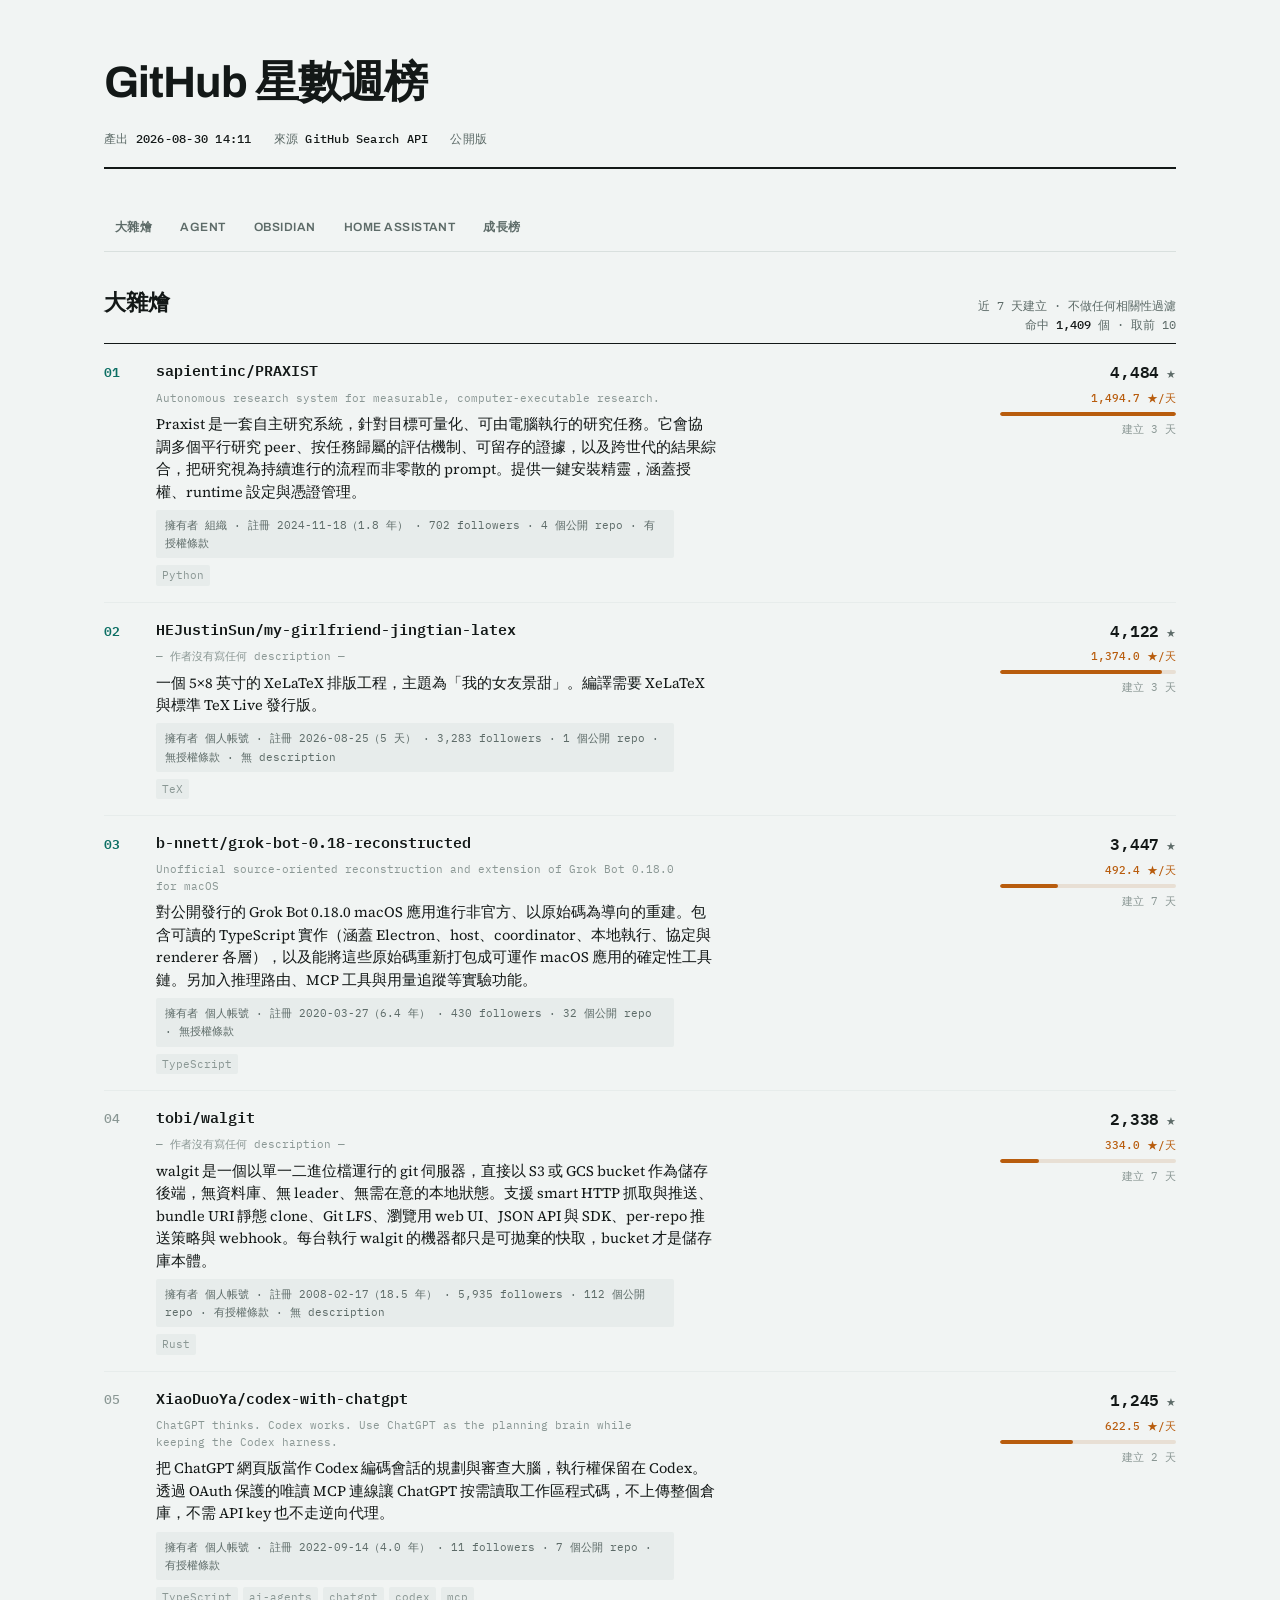
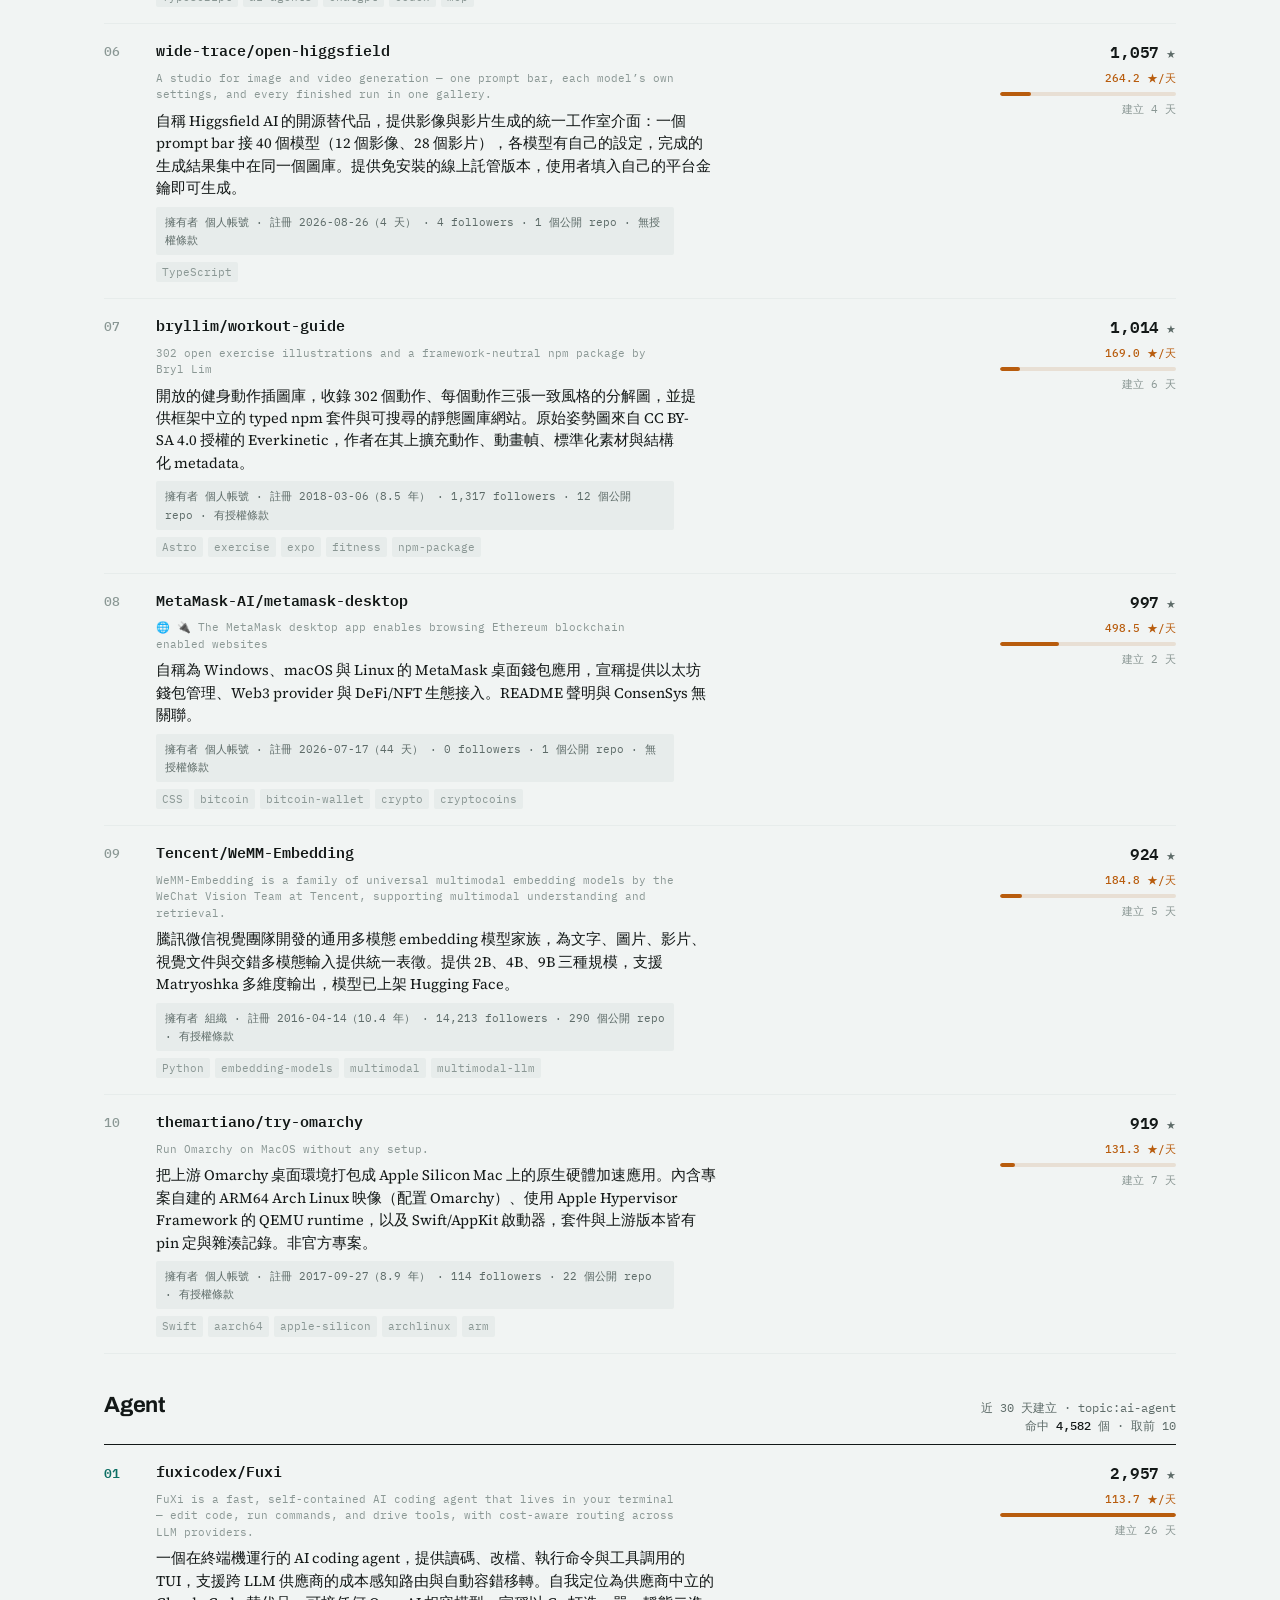
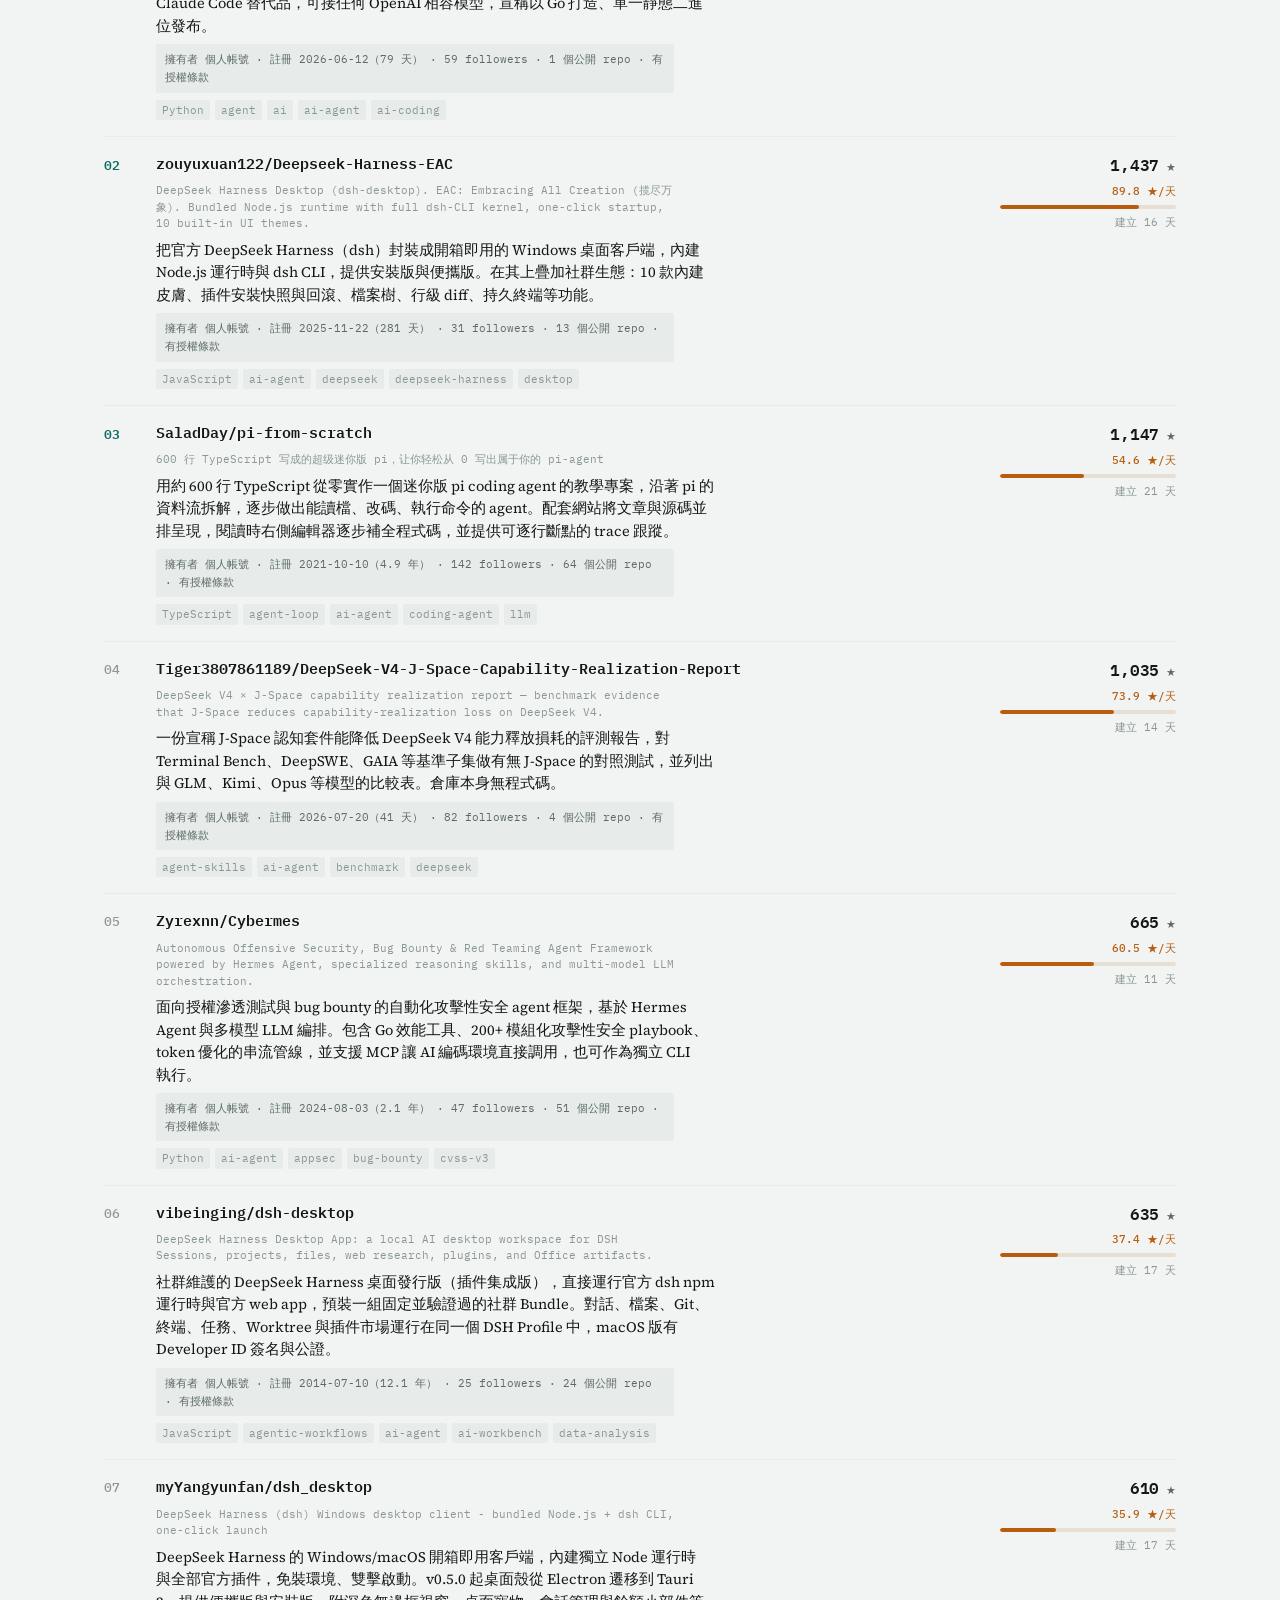
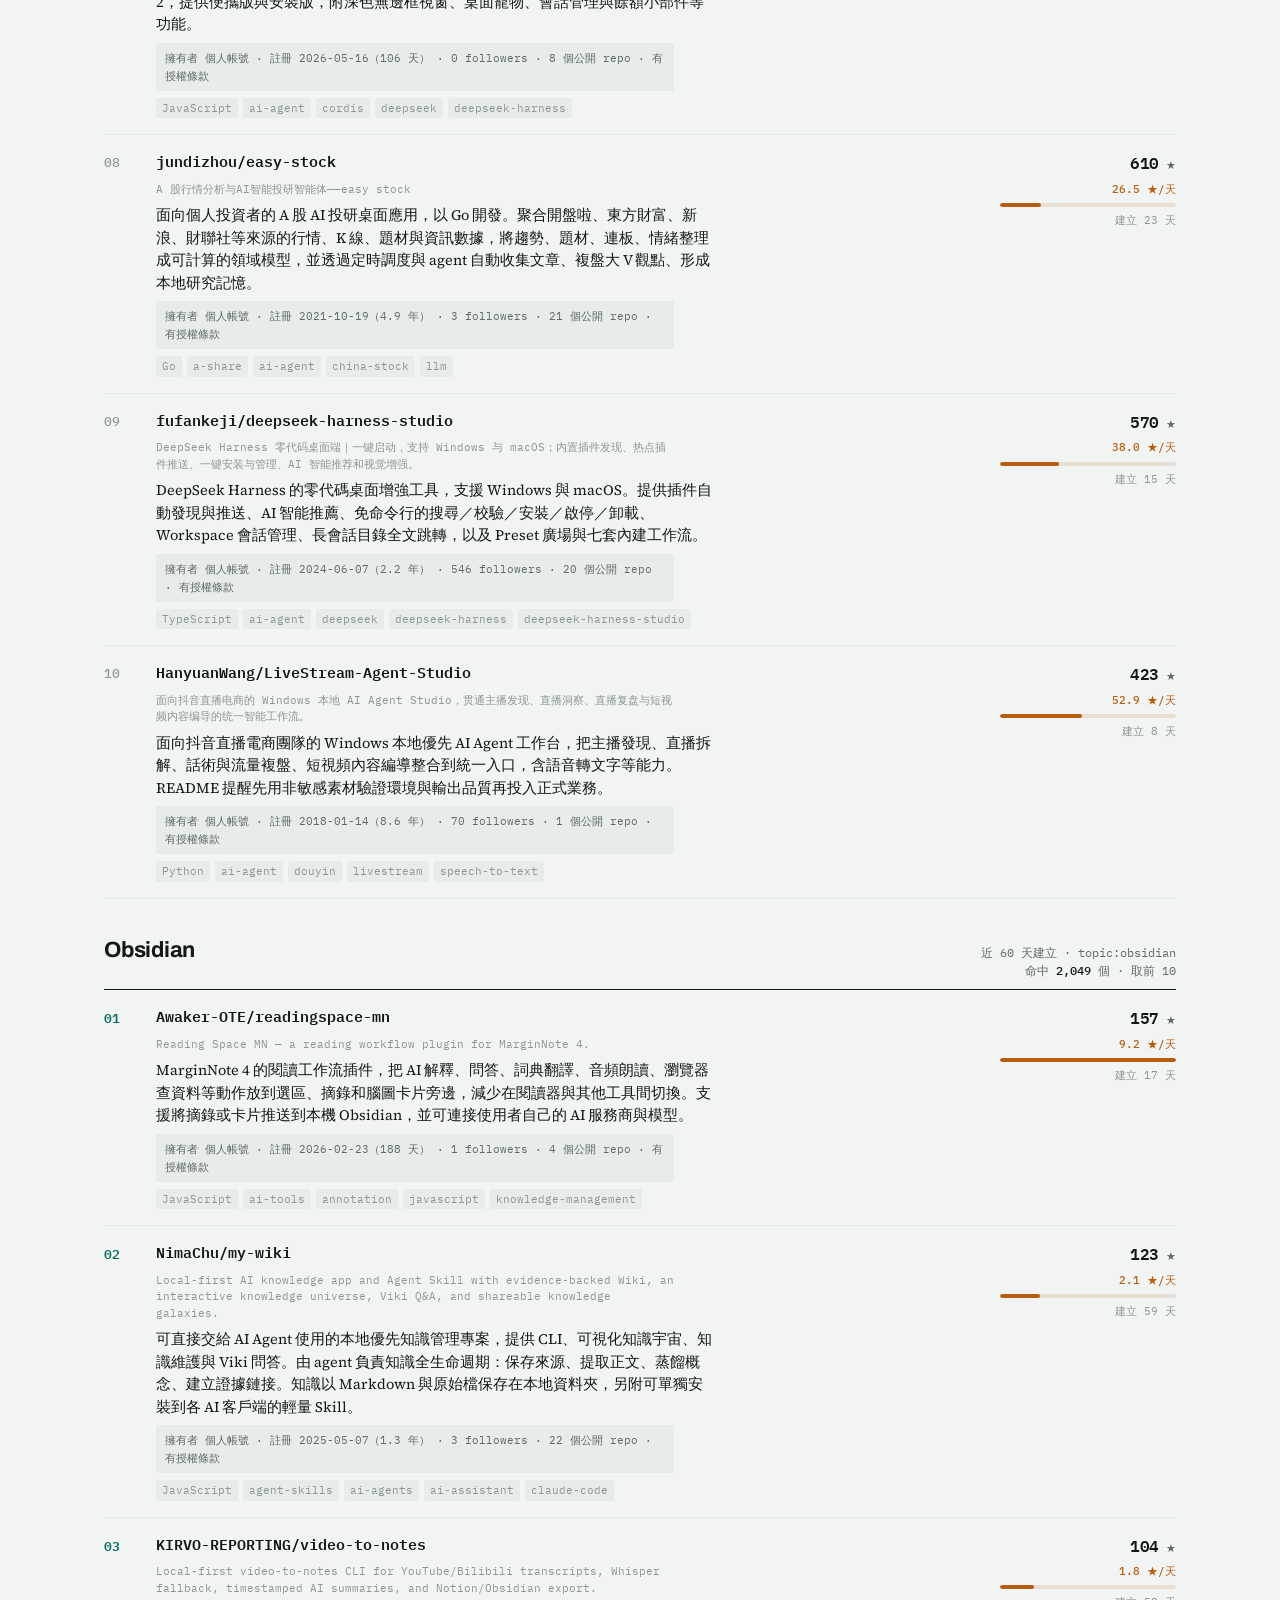
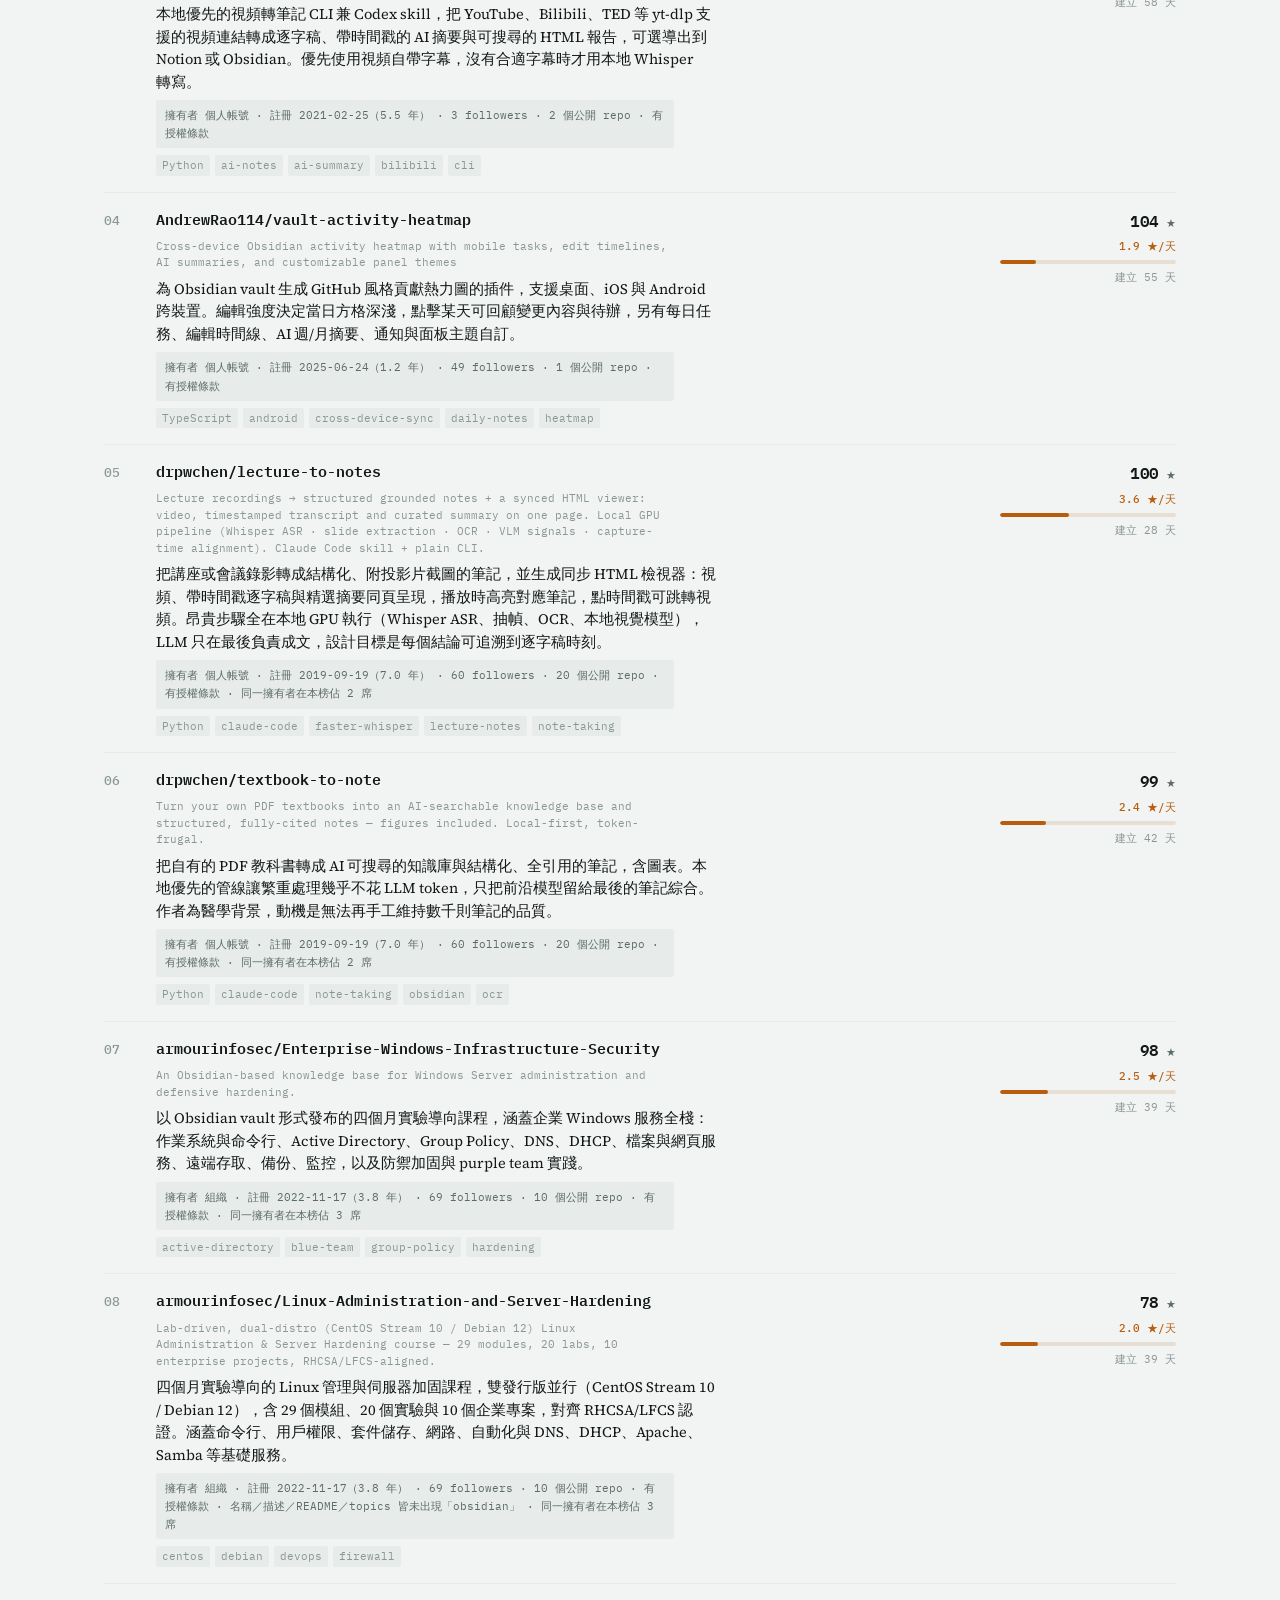
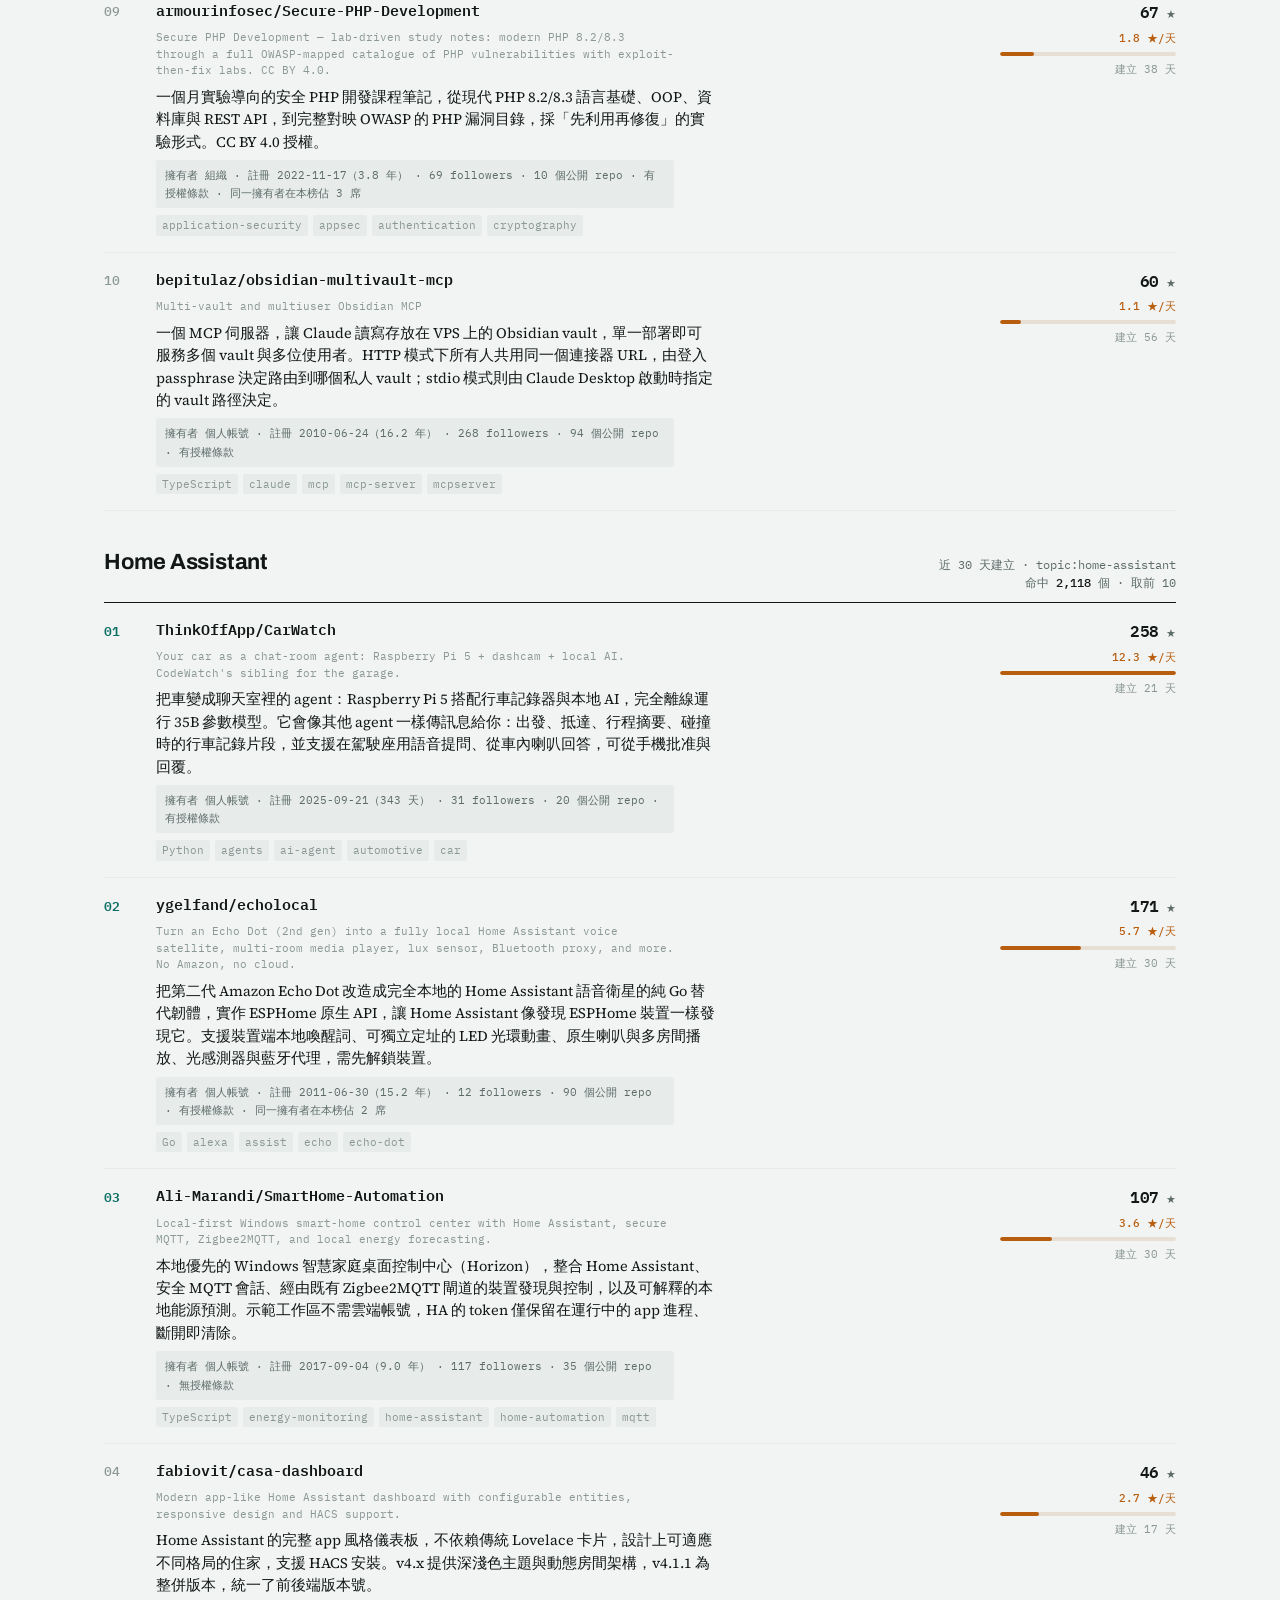
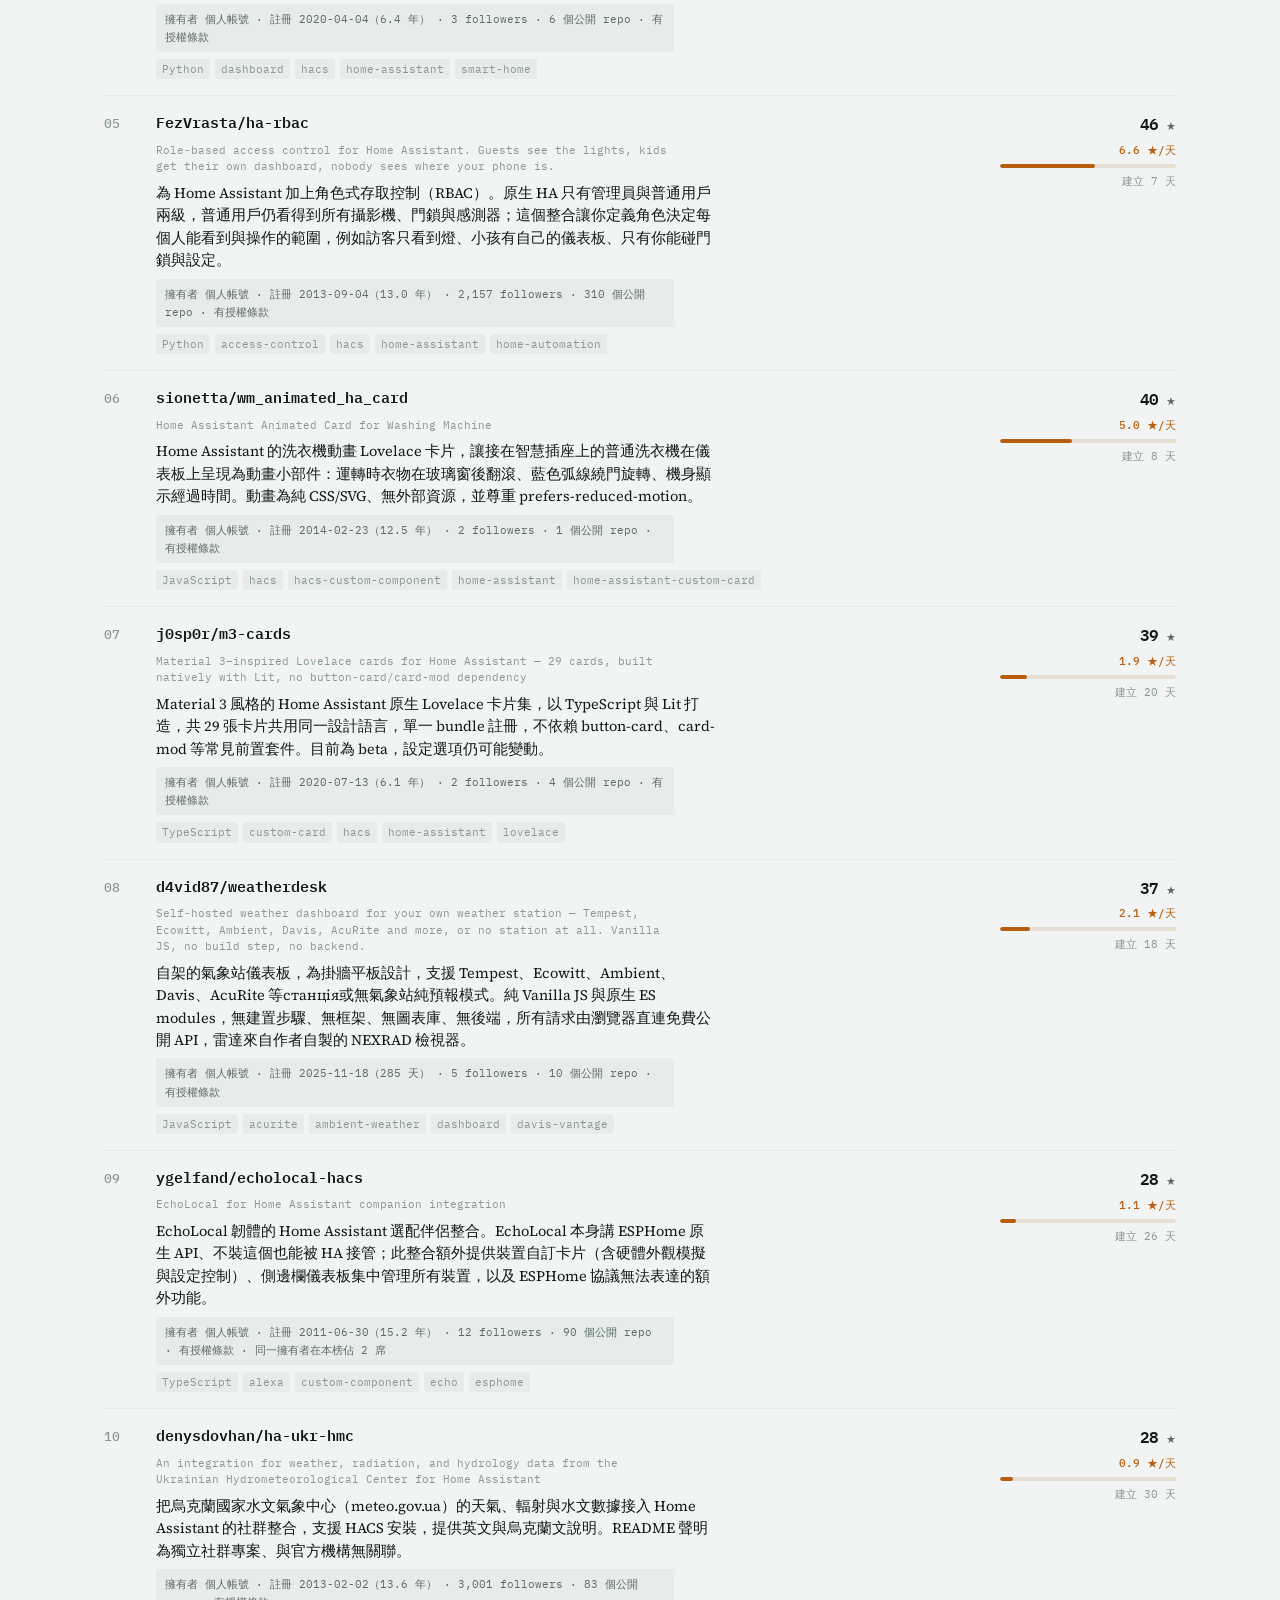
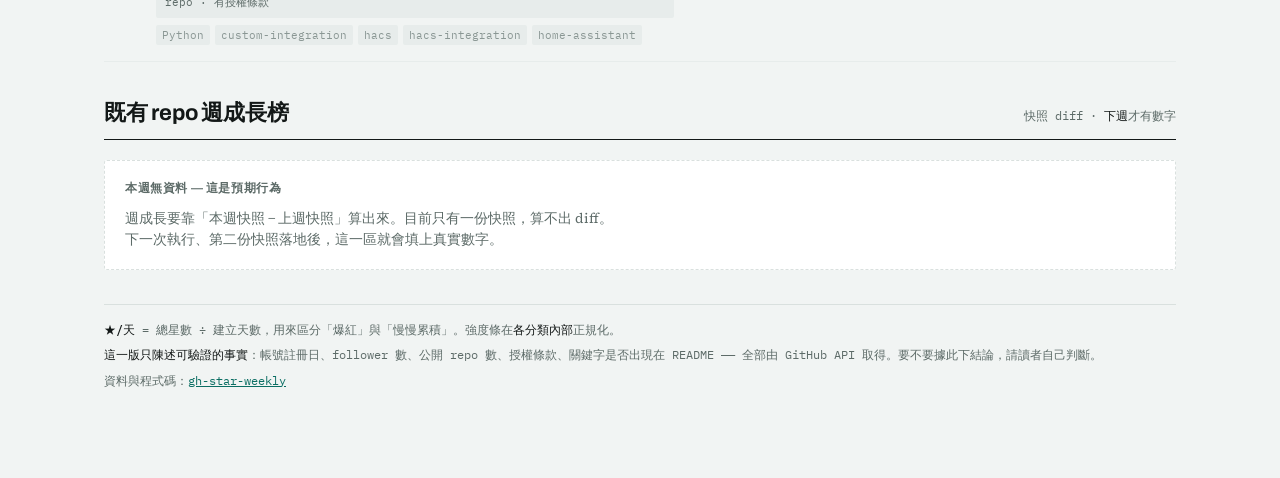
==== docs/index.html @ 06e638b1 "首份週榜上線：2026-08-30 - 修 keyword 比對未正規化連字號（home-assistant vs Home Assistant） - 40 篇評註完成，公開版只輸出事實層與中性說明" ====
<!doctype html>
<html lang="zh-Hant">
<head>
<meta charset="utf-8">
<meta name="viewport" content="width=device-width,initial-scale=1">
<title>GitHub 星數週榜 2026-08-30</title>
<style>
@import url("https://fonts.googleapis.com/css2?family=Archivo:wght@500;600;700&family=Source+Serif+4:opsz,wght@8..60,400;8..60,600&family=IBM+Plex+Mono:wght@400;500;600&display=swap");
:root{
  --ground:#F1F4F3; --surface:#FFFFFF; --ink:#131817; --muted:#5D6B68; --faint:#8A9794;
  --rule:#D9E0DE; --rule-soft:#E7ECEB; --accent:#0B6E63; --accent-soft:#DBEAE7;
  --heat:#B85C0D; --heat-track:#E8DFD4;
  --t-real:#0B6E63;   --t-real-bg:#DBEAE7;
  --t-novelty:#6D3F9E;--t-novelty-bg:#EBE2F5;
  --t-fame:#1F5B9E;   --t-fame-bg:#DEE9F5;
  --t-trend:#9A6207;  --t-trend-bg:#F3E8D3;
  --t-flood:#8A4B22;  --t-flood-bg:#F1E2D8;
  --t-mistag:#5D6B68; --t-mistag-bg:#E4E9E8;
  --t-scam:#A5251C;   --t-scam-bg:#F6DEDC;
  --chip:#E7ECEB;
}
@media (prefers-color-scheme:dark){:root:not([data-theme="light"]){
  --ground:#0E1312; --surface:#161C1B; --ink:#E6EDEB; --muted:#8FA09C; --faint:#6E7D79;
  --rule:#242D2B; --rule-soft:#1C2322; --accent:#4FD1BE; --accent-soft:#12302C;
  --heat:#DE9349; --heat-track:#2B2320;
  --t-real:#4FD1BE;   --t-real-bg:#12302C;
  --t-novelty:#B48BE8;--t-novelty-bg:#251C33;
  --t-fame:#6FA8E0;   --t-fame-bg:#152431;
  --t-trend:#DDA43C;  --t-trend-bg:#2C2415;
  --t-flood:#D08A5B;  --t-flood-bg:#2E2018;
  --t-mistag:#8FA09C; --t-mistag-bg:#1F2725;
  --t-scam:#EE7A70;   --t-scam-bg:#341A18;
  --chip:#1F2725;
}}
:root[data-theme="dark"]{
  --ground:#0E1312; --surface:#161C1B; --ink:#E6EDEB; --muted:#8FA09C; --faint:#6E7D79;
  --rule:#242D2B; --rule-soft:#1C2322; --accent:#4FD1BE; --accent-soft:#12302C;
  --heat:#DE9349; --heat-track:#2B2320;
  --t-real:#4FD1BE;   --t-real-bg:#12302C;
  --t-novelty:#B48BE8;--t-novelty-bg:#251C33;
  --t-fame:#6FA8E0;   --t-fame-bg:#152431;
  --t-trend:#DDA43C;  --t-trend-bg:#2C2415;
  --t-flood:#D08A5B;  --t-flood-bg:#2E2018;
  --t-mistag:#8FA09C; --t-mistag-bg:#1F2725;
  --t-scam:#EE7A70;   --t-scam-bg:#341A18;
  --chip:#1F2725;
}
*{box-sizing:border-box}
body{background:var(--ground);color:var(--ink);
  font-family:"Source Serif 4",Georgia,"Noto Serif CJK TC",serif;line-height:1.55;
  -webkit-font-smoothing:antialiased}
.wrap{max-width:1120px;margin:0 auto;padding:40px 24px 80px;
  display:flex;flex-direction:column;gap:34px}
.mast{display:flex;flex-direction:column;gap:14px;
  border-bottom:2px solid var(--ink);padding-bottom:18px}
.mast h1{font-family:Archivo,system-ui,sans-serif;font-weight:700;
  font-size:clamp(30px,5vw,44px);letter-spacing:-.02em;margin:0;text-wrap:balance}
.mast .meta{display:flex;flex-wrap:wrap;gap:8px 22px;
  font-family:"IBM Plex Mono",ui-monospace,monospace;font-size:12px;
  color:var(--muted);letter-spacing:.02em}
.mast .meta b{color:var(--ink);font-weight:500}
.legend{display:flex;flex-wrap:wrap;gap:6px;margin-top:2px}
nav{position:sticky;top:0;z-index:5;background:var(--ground);
  border-bottom:1px solid var(--rule);padding:10px 0;display:flex;flex-wrap:wrap;gap:6px}
nav a{font-family:Archivo,system-ui,sans-serif;font-size:12px;font-weight:600;
  text-decoration:none;color:var(--muted);padding:5px 11px;border-radius:2px;
  letter-spacing:.04em;text-transform:uppercase}
nav a:hover,nav a:focus-visible{color:var(--accent);background:var(--accent-soft)}
nav a:focus-visible{outline:2px solid var(--accent);outline-offset:1px}
section{display:flex;flex-direction:column}
.sechead{display:flex;align-items:baseline;justify-content:space-between;gap:16px;
  flex-wrap:wrap;padding-bottom:9px;border-bottom:1px solid var(--ink)}
.sechead h2{font-family:Archivo,system-ui,sans-serif;font-weight:700;font-size:22px;
  margin:0;letter-spacing:-.01em}
.sechead .q{font-family:"IBM Plex Mono",monospace;font-size:11.5px;color:var(--muted);
  text-align:right;line-height:1.6}
.sechead .q b{color:var(--ink);font-weight:500}
.verdict{font-size:14px;color:var(--ink);background:var(--surface);
  border-left:3px solid var(--accent);padding:11px 15px;margin:14px 0 4px;
  max-width:78ch;text-wrap:pretty}
.rows{display:flex;flex-direction:column}
.row{display:grid;grid-template-columns:34px minmax(0,1fr) 176px;gap:0 18px;
  align-items:start;padding:16px 0;border-bottom:1px solid var(--rule-soft)}
.rank{font-family:"IBM Plex Mono",monospace;font-size:13px;font-weight:500;
  color:var(--faint);padding-top:2px;font-variant-numeric:tabular-nums}
.row:nth-child(-n+3) .rank{color:var(--accent);font-weight:600}
.repo{min-width:0;display:flex;flex-direction:column;gap:7px}
.titleline{display:flex;flex-wrap:wrap;align-items:center;gap:8px}
.titleline a{font-family:"IBM Plex Mono",monospace;font-size:14.5px;font-weight:600;
  color:var(--ink);text-decoration:none;word-break:break-word}
.titleline a:hover{color:var(--accent);text-decoration:underline}
.titleline a:focus-visible{outline:2px solid var(--accent);outline-offset:2px}
.pill{font-family:Archivo,sans-serif;font-size:10.5px;font-weight:600;
  padding:2.5px 8px;border-radius:11px;letter-spacing:.03em;white-space:nowrap}
.pill.real{color:var(--t-real);background:var(--t-real-bg)}
.pill.novelty{color:var(--t-novelty);background:var(--t-novelty-bg)}
.pill.fame{color:var(--t-fame);background:var(--t-fame-bg)}
.pill.trend{color:var(--t-trend);background:var(--t-trend-bg)}
.pill.flood{color:var(--t-flood);background:var(--t-flood-bg)}
.pill.mistag{color:var(--t-mistag);background:var(--t-mistag-bg)}
.pill.scam{color:var(--t-scam);background:var(--t-scam-bg)}
.origdesc{font-family:"IBM Plex Mono",monospace;font-size:11px;color:var(--faint);
  line-height:1.5;max-width:74ch}
.what{font-size:14.5px;color:var(--ink);max-width:70ch;text-wrap:pretty}
.why{font-size:13.5px;color:var(--muted);max-width:70ch;text-wrap:pretty;
  border-left:3px solid var(--rule);padding-left:12px}
.why.real{border-color:var(--t-real)} .why.novelty{border-color:var(--t-novelty)}
.why.fame{border-color:var(--t-fame)} .why.trend{border-color:var(--t-trend)}
.why.flood{border-color:var(--t-flood)} .why.mistag{border-color:var(--t-mistag)}
.why.scam{border-color:var(--t-scam);background:var(--t-scam-bg);
  padding:9px 12px;color:var(--ink)}
.why b{color:var(--ink);font-weight:600}
.what b{font-weight:600}
.chips{display:flex;flex-wrap:wrap;gap:5px}
.chip{font-family:"IBM Plex Mono",monospace;font-size:10.5px;background:var(--chip);
  color:var(--faint);padding:2px 6px;border-radius:2px}
.data{display:flex;flex-direction:column;gap:5px;align-items:flex-end;
  font-family:"IBM Plex Mono",monospace;font-variant-numeric:tabular-nums}
.stars{font-size:16px;font-weight:600;letter-spacing:-.01em}
.stars span{font-size:11px;font-weight:400;color:var(--muted)}
.vel{font-size:11px;color:var(--heat);font-weight:500}
.bar{width:100%;height:4px;background:var(--heat-track);border-radius:2px;overflow:hidden}
.bar i{display:block;height:100%;background:var(--heat);border-radius:2px}
.age{font-size:10.5px;color:var(--faint)}
.pending{margin-top:20px;border:1px dashed var(--rule);border-radius:3px;
  background:var(--surface);padding:18px 20px;display:flex;flex-direction:column;gap:10px}
.pending h3{font-family:Archivo,sans-serif;font-size:12px;font-weight:600;margin:0;
  letter-spacing:.05em;text-transform:uppercase;color:var(--muted)}
.pending p{margin:0;font-size:14px;color:var(--muted);max-width:70ch}
.ghost{display:grid;grid-template-columns:34px minmax(0,1fr) 96px 96px;gap:0 16px;
  font-family:"IBM Plex Mono",monospace;font-size:12px;color:var(--muted);opacity:.55;
  padding:7px 0;border-bottom:1px solid var(--rule-soft);font-variant-numeric:tabular-nums}
.ghost.head{opacity:.9;font-weight:600;color:var(--ink);border-bottom:1px solid var(--rule);
  font-size:10.5px;text-transform:uppercase;letter-spacing:.05em}
.ghost .num{text-align:right}
.ghost .pos{color:var(--t-real)}
.skel{background:currentColor;opacity:.16;height:9px;border-radius:2px;display:block}
footer{border-top:1px solid var(--rule);padding-top:16px;font-family:"IBM Plex Mono",monospace;
  font-size:11.5px;color:var(--muted);display:flex;flex-direction:column;gap:7px;line-height:1.6}
footer b{color:var(--ink);font-weight:500}
@media(max-width:680px){
  nav{flex-wrap:nowrap;overflow-x:auto;-webkit-overflow-scrolling:touch;
      scrollbar-width:none}
  nav::-webkit-scrollbar{display:none}
  nav a{flex:0 0 auto}
  .row{grid-template-columns:26px minmax(0,1fr);gap:0 10px}
  .data{grid-column:2;align-items:flex-start;margin-top:10px}
  .bar{max-width:200px}
  .ghost{grid-template-columns:26px minmax(0,1fr) 70px 70px}
}
@media(prefers-reduced-motion:reduce){*{transition:none!important;animation:none!important}}
/* ---- 事實層（公開版的主角） ---- */
.facts{font-family:"IBM Plex Mono",ui-monospace,monospace;font-size:11px;
  color:var(--muted);line-height:1.65;background:var(--chip);
  padding:6px 9px;border-radius:2px;max-width:74ch}
/* ---- 成長榜表格 ---- */
.gsub{font-family:Archivo,system-ui,sans-serif;font-size:14px;font-weight:600;
  margin:22px 0 8px;color:var(--ink)}
.tablewrap{overflow-x:auto}
table{border-collapse:collapse;width:100%;min-width:520px;
  font-family:"IBM Plex Mono",ui-monospace,monospace;font-size:12.5px;
  font-variant-numeric:tabular-nums}
th{text-align:left;font-size:10.5px;letter-spacing:.05em;text-transform:uppercase;
  color:var(--muted);font-weight:600;padding:7px 10px;
  border-bottom:1px solid var(--rule)}
td{padding:8px 10px;border-bottom:1px solid var(--rule-soft)}
td.r{color:var(--faint);width:34px}
td.n a{color:var(--ink);text-decoration:none}
td.n a:hover{color:var(--accent);text-decoration:underline}
th.num,td.num{text-align:right}
td.up{color:var(--t-real);font-weight:600}
footer a{color:var(--accent)}

</style>
</head>
<body>
<div class="wrap">
  <header class="mast">
    <h1>GitHub 星數週榜</h1>
    <div class="meta">
      <span>產出 <b>2026-08-30 14:11</b></span>
      <span>來源 <b>GitHub Search API</b></span>
      <span>公開版</span>
    </div>
    
  </header>
  <nav><a href="#misc">大雜燴</a><a href="#agent">Agent</a><a href="#obsidian">Obsidian</a><a href="#ha">Home Assistant</a><a href="#growth">成長榜</a></nav>
  <section id="misc">
    <div class="sechead"><h2>大雜燴</h2>
      <div class="q">近 7 天建立 · 不做任何相關性過濾<br>命中 <b>1,409</b> 個 · 取前 10</div>
    </div>
    <div class="rows">
      <div class="row">
        <div class="rank">01</div>
        <div class="repo">
          <div class="titleline">
            <a href="https://github.com/sapientinc/PRAXIST" target="_blank" rel="noopener">sapientinc/PRAXIST</a>
            
          </div>
          <div class="origdesc">Autonomous research system for measurable, computer-executable research.</div>
          <div class="what">Praxist 是一套自主研究系統，針對目標可量化、可由電腦執行的研究任務。它會協調多個平行研究 peer、按任務歸屬的評估機制、可留存的證據，以及跨世代的結果綜合，把研究視為持續進行的流程而非零散的 prompt。提供一鍵安裝精靈，涵蓋授權、runtime 設定與憑證管理。</div>
          
          <div class="facts">擁有者 組織 · 註冊 2024-11-18（1.8 年） · 702 followers · 4 個公開 repo · 有授權條款</div>
          <div class="chips"><span class="chip">Python</span></div>
        </div>
        <div class="data">
          <div class="stars">4,484<span> ★</span></div>
          <div class="vel">1,494.7 ★/天</div>
          <div class="bar"><i style="width:100.0%"></i></div>
          <div class="age">建立 3 天</div>
        </div>
      </div>
      <div class="row">
        <div class="rank">02</div>
        <div class="repo">
          <div class="titleline">
            <a href="https://github.com/HEJustinSun/my-girlfriend-jingtian-latex" target="_blank" rel="noopener">HEJustinSun/my-girlfriend-jingtian-latex</a>
            
          </div>
          <div class="origdesc">— 作者沒有寫任何 description —</div>
          <div class="what">一個 5×8 英寸的 XeLaTeX 排版工程，主題為「我的女友景甜」。編譯需要 XeLaTeX 與標準 TeX Live 發行版。</div>
          
          <div class="facts">擁有者 個人帳號 · 註冊 2026-08-25（5 天） · 3,283 followers · 1 個公開 repo · 無授權條款 · 無 description</div>
          <div class="chips"><span class="chip">TeX</span></div>
        </div>
        <div class="data">
          <div class="stars">4,122<span> ★</span></div>
          <div class="vel">1,374.0 ★/天</div>
          <div class="bar"><i style="width:91.9%"></i></div>
          <div class="age">建立 3 天</div>
        </div>
      </div>
      <div class="row">
        <div class="rank">03</div>
        <div class="repo">
          <div class="titleline">
            <a href="https://github.com/b-nnett/grok-bot-0.18-reconstructed" target="_blank" rel="noopener">b-nnett/grok-bot-0.18-reconstructed</a>
            
          </div>
          <div class="origdesc">Unofficial source-oriented reconstruction and extension of Grok Bot 0.18.0 for macOS</div>
          <div class="what">對公開發行的 Grok Bot 0.18.0 macOS 應用進行非官方、以原始碼為導向的重建。包含可讀的 TypeScript 實作（涵蓋 Electron、host、coordinator、本地執行、協定與 renderer 各層），以及能將這些原始碼重新打包成可運作 macOS 應用的確定性工具鏈。另加入推理路由、MCP 工具與用量追蹤等實驗功能。</div>
          
          <div class="facts">擁有者 個人帳號 · 註冊 2020-03-27（6.4 年） · 430 followers · 32 個公開 repo · 無授權條款</div>
          <div class="chips"><span class="chip">TypeScript</span></div>
        </div>
        <div class="data">
          <div class="stars">3,447<span> ★</span></div>
          <div class="vel">492.4 ★/天</div>
          <div class="bar"><i style="width:32.9%"></i></div>
          <div class="age">建立 7 天</div>
        </div>
      </div>
      <div class="row">
        <div class="rank">04</div>
        <div class="repo">
          <div class="titleline">
            <a href="https://github.com/tobi/walgit" target="_blank" rel="noopener">tobi/walgit</a>
            
          </div>
          <div class="origdesc">— 作者沒有寫任何 description —</div>
          <div class="what">walgit 是一個以單一二進位檔運行的 git 伺服器，直接以 S3 或 GCS bucket 作為儲存後端，無資料庫、無 leader、無需在意的本地狀態。支援 smart HTTP 抓取與推送、bundle URI 靜態 clone、Git LFS、瀏覽用 web UI、JSON API 與 SDK、per-repo 推送策略與 webhook。每台執行 walgit 的機器都只是可拋棄的快取，bucket 才是儲存庫本體。</div>
          
          <div class="facts">擁有者 個人帳號 · 註冊 2008-02-17（18.5 年） · 5,935 followers · 112 個公開 repo · 有授權條款 · 無 description</div>
          <div class="chips"><span class="chip">Rust</span></div>
        </div>
        <div class="data">
          <div class="stars">2,338<span> ★</span></div>
          <div class="vel">334.0 ★/天</div>
          <div class="bar"><i style="width:22.3%"></i></div>
          <div class="age">建立 7 天</div>
        </div>
      </div>
      <div class="row">
        <div class="rank">05</div>
        <div class="repo">
          <div class="titleline">
            <a href="https://github.com/XiaoDuoYa/codex-with-chatgpt" target="_blank" rel="noopener">XiaoDuoYa/codex-with-chatgpt</a>
            
          </div>
          <div class="origdesc">ChatGPT thinks. Codex works. Use ChatGPT as the planning brain while keeping the Codex harness.</div>
          <div class="what">把 ChatGPT 網頁版當作 Codex 編碼會話的規劃與審查大腦，執行權保留在 Codex。透過 OAuth 保護的唯讀 MCP 連線讓 ChatGPT 按需讀取工作區程式碼，不上傳整個倉庫，不需 API key 也不走逆向代理。</div>
          
          <div class="facts">擁有者 個人帳號 · 註冊 2022-09-14（4.0 年） · 11 followers · 7 個公開 repo · 有授權條款</div>
          <div class="chips"><span class="chip">TypeScript</span><span class="chip">ai-agents</span><span class="chip">chatgpt</span><span class="chip">codex</span><span class="chip">mcp</span></div>
        </div>
        <div class="data">
          <div class="stars">1,245<span> ★</span></div>
          <div class="vel">622.5 ★/天</div>
          <div class="bar"><i style="width:41.6%"></i></div>
          <div class="age">建立 2 天</div>
        </div>
      </div>
      <div class="row">
        <div class="rank">06</div>
        <div class="repo">
          <div class="titleline">
            <a href="https://github.com/wide-trace/open-higgsfield" target="_blank" rel="noopener">wide-trace/open-higgsfield</a>
            
          </div>
          <div class="origdesc">A studio for image and video generation — one prompt bar, each model’s own settings, and every finished run in one gallery.</div>
          <div class="what">自稱 Higgsfield AI 的開源替代品，提供影像與影片生成的統一工作室介面：一個 prompt bar 接 40 個模型（12 個影像、28 個影片），各模型有自己的設定，完成的生成結果集中在同一個圖庫。提供免安裝的線上託管版本，使用者填入自己的平台金鑰即可生成。</div>
          
          <div class="facts">擁有者 個人帳號 · 註冊 2026-08-26（4 天） · 4 followers · 1 個公開 repo · 無授權條款</div>
          <div class="chips"><span class="chip">TypeScript</span></div>
        </div>
        <div class="data">
          <div class="stars">1,057<span> ★</span></div>
          <div class="vel">264.2 ★/天</div>
          <div class="bar"><i style="width:17.7%"></i></div>
          <div class="age">建立 4 天</div>
        </div>
      </div>
      <div class="row">
        <div class="rank">07</div>
        <div class="repo">
          <div class="titleline">
            <a href="https://github.com/bryllim/workout-guide" target="_blank" rel="noopener">bryllim/workout-guide</a>
            
          </div>
          <div class="origdesc">302 open exercise illustrations and a framework-neutral npm package by Bryl Lim</div>
          <div class="what">開放的健身動作插圖庫，收錄 302 個動作、每個動作三張一致風格的分解圖，並提供框架中立的 typed npm 套件與可搜尋的靜態圖庫網站。原始姿勢圖來自 CC BY-SA 4.0 授權的 Everkinetic，作者在其上擴充動作、動畫幀、標準化素材與結構化 metadata。</div>
          
          <div class="facts">擁有者 個人帳號 · 註冊 2018-03-06（8.5 年） · 1,317 followers · 12 個公開 repo · 有授權條款</div>
          <div class="chips"><span class="chip">Astro</span><span class="chip">exercise</span><span class="chip">expo</span><span class="chip">fitness</span><span class="chip">npm-package</span></div>
        </div>
        <div class="data">
          <div class="stars">1,014<span> ★</span></div>
          <div class="vel">169.0 ★/天</div>
          <div class="bar"><i style="width:11.3%"></i></div>
          <div class="age">建立 6 天</div>
        </div>
      </div>
      <div class="row">
        <div class="rank">08</div>
        <div class="repo">
          <div class="titleline">
            <a href="https://github.com/MetaMask-AI/metamask-desktop" target="_blank" rel="noopener">MetaMask-AI/metamask-desktop</a>
            
          </div>
          <div class="origdesc">🌐 🔌 The MetaMask desktop app enables browsing Ethereum blockchain enabled websites</div>
          <div class="what">自稱為 Windows、macOS 與 Linux 的 MetaMask 桌面錢包應用，宣稱提供以太坊錢包管理、Web3 provider 與 DeFi/NFT 生態接入。README 聲明與 ConsenSys 無關聯。</div>
          
          <div class="facts">擁有者 個人帳號 · 註冊 2026-07-17（44 天） · 0 followers · 1 個公開 repo · 無授權條款</div>
          <div class="chips"><span class="chip">CSS</span><span class="chip">bitcoin</span><span class="chip">bitcoin-wallet</span><span class="chip">crypto</span><span class="chip">cryptocoins</span></div>
        </div>
        <div class="data">
          <div class="stars">997<span> ★</span></div>
          <div class="vel">498.5 ★/天</div>
          <div class="bar"><i style="width:33.4%"></i></div>
          <div class="age">建立 2 天</div>
        </div>
      </div>
      <div class="row">
        <div class="rank">09</div>
        <div class="repo">
          <div class="titleline">
            <a href="https://github.com/Tencent/WeMM-Embedding" target="_blank" rel="noopener">Tencent/WeMM-Embedding</a>
            
          </div>
          <div class="origdesc">WeMM-Embedding is a family of universal multimodal embedding models by the WeChat Vision Team at Tencent, supporting multimodal understanding and retrieval.</div>
          <div class="what">騰訊微信視覺團隊開發的通用多模態 embedding 模型家族，為文字、圖片、影片、視覺文件與交錯多模態輸入提供統一表徵。提供 2B、4B、9B 三種規模，支援 Matryoshka 多維度輸出，模型已上架 Hugging Face。</div>
          
          <div class="facts">擁有者 組織 · 註冊 2016-04-14（10.4 年） · 14,213 followers · 290 個公開 repo · 有授權條款</div>
          <div class="chips"><span class="chip">Python</span><span class="chip">embedding-models</span><span class="chip">multimodal</span><span class="chip">multimodal-llm</span></div>
        </div>
        <div class="data">
          <div class="stars">924<span> ★</span></div>
          <div class="vel">184.8 ★/天</div>
          <div class="bar"><i style="width:12.4%"></i></div>
          <div class="age">建立 5 天</div>
        </div>
      </div>
      <div class="row">
        <div class="rank">10</div>
        <div class="repo">
          <div class="titleline">
            <a href="https://github.com/themartiano/try-omarchy" target="_blank" rel="noopener">themartiano/try-omarchy</a>
            
          </div>
          <div class="origdesc">Run Omarchy on MacOS without any setup.</div>
          <div class="what">把上游 Omarchy 桌面環境打包成 Apple Silicon Mac 上的原生硬體加速應用。內含專案自建的 ARM64 Arch Linux 映像（配置 Omarchy）、使用 Apple Hypervisor Framework 的 QEMU runtime，以及 Swift/AppKit 啟動器，套件與上游版本皆有 pin 定與雜湊記錄。非官方專案。</div>
          
          <div class="facts">擁有者 個人帳號 · 註冊 2017-09-27（8.9 年） · 114 followers · 22 個公開 repo · 有授權條款</div>
          <div class="chips"><span class="chip">Swift</span><span class="chip">aarch64</span><span class="chip">apple-silicon</span><span class="chip">archlinux</span><span class="chip">arm</span></div>
        </div>
        <div class="data">
          <div class="stars">919<span> ★</span></div>
          <div class="vel">131.3 ★/天</div>
          <div class="bar"><i style="width:8.8%"></i></div>
          <div class="age">建立 7 天</div>
        </div>
      </div>
    </div>
  </section>
  <section id="agent">
    <div class="sechead"><h2>Agent</h2>
      <div class="q">近 30 天建立 · topic:ai-agent<br>命中 <b>4,582</b> 個 · 取前 10</div>
    </div>
    <div class="rows">
      <div class="row">
        <div class="rank">01</div>
        <div class="repo">
          <div class="titleline">
            <a href="https://github.com/fuxicodex/Fuxi" target="_blank" rel="noopener">fuxicodex/Fuxi</a>
            
          </div>
          <div class="origdesc">FuXi is a fast, self-contained AI coding agent that lives in your terminal — edit code, run commands, and drive tools, with cost-aware routing across LLM providers.</div>
          <div class="what">一個在終端機運行的 AI coding agent，提供讀碼、改檔、執行命令與工具調用的 TUI，支援跨 LLM 供應商的成本感知路由與自動容錯移轉。自我定位為供應商中立的 Claude Code 替代品，可接任何 OpenAI 相容模型，宣稱以 Go 打造、單一靜態二進位發布。</div>
          
          <div class="facts">擁有者 個人帳號 · 註冊 2026-06-12（79 天） · 59 followers · 1 個公開 repo · 有授權條款</div>
          <div class="chips"><span class="chip">Python</span><span class="chip">agent</span><span class="chip">ai</span><span class="chip">ai-agent</span><span class="chip">ai-coding</span></div>
        </div>
        <div class="data">
          <div class="stars">2,957<span> ★</span></div>
          <div class="vel">113.7 ★/天</div>
          <div class="bar"><i style="width:100.0%"></i></div>
          <div class="age">建立 26 天</div>
        </div>
      </div>
      <div class="row">
        <div class="rank">02</div>
        <div class="repo">
          <div class="titleline">
            <a href="https://github.com/zouyuxuan122/Deepseek-Harness-EAC" target="_blank" rel="noopener">zouyuxuan122/Deepseek-Harness-EAC</a>
            
          </div>
          <div class="origdesc">DeepSeek Harness Desktop (dsh-desktop). EAC: Embracing All Creation (揽尽万象). Bundled Node.js runtime with full dsh-CLI kernel, one-click startup, 10 built-in UI themes.</div>
          <div class="what">把官方 DeepSeek Harness（dsh）封裝成開箱即用的 Windows 桌面客戶端，內建 Node.js 運行時與 dsh CLI，提供安裝版與便攜版。在其上疊加社群生態：10 款內建皮膚、插件安裝快照與回滾、檔案樹、行級 diff、持久終端等功能。</div>
          
          <div class="facts">擁有者 個人帳號 · 註冊 2025-11-22（281 天） · 31 followers · 13 個公開 repo · 有授權條款</div>
          <div class="chips"><span class="chip">JavaScript</span><span class="chip">ai-agent</span><span class="chip">deepseek</span><span class="chip">deepseek-harness</span><span class="chip">desktop</span></div>
        </div>
        <div class="data">
          <div class="stars">1,437<span> ★</span></div>
          <div class="vel">89.8 ★/天</div>
          <div class="bar"><i style="width:79.0%"></i></div>
          <div class="age">建立 16 天</div>
        </div>
      </div>
      <div class="row">
        <div class="rank">03</div>
        <div class="repo">
          <div class="titleline">
            <a href="https://github.com/SaladDay/pi-from-scratch" target="_blank" rel="noopener">SaladDay/pi-from-scratch</a>
            
          </div>
          <div class="origdesc">600 行 TypeScript 写成的超级迷你版 pi，让你轻松从 0 写出属于你的 pi-agent</div>
          <div class="what">用約 600 行 TypeScript 從零實作一個迷你版 pi coding agent 的教學專案，沿著 pi 的資料流拆解，逐步做出能讀檔、改碼、執行命令的 agent。配套網站將文章與源碼並排呈現，閱讀時右側編輯器逐步補全程式碼，並提供可逐行斷點的 trace 跟蹤。</div>
          
          <div class="facts">擁有者 個人帳號 · 註冊 2021-10-10（4.9 年） · 142 followers · 64 個公開 repo · 有授權條款</div>
          <div class="chips"><span class="chip">TypeScript</span><span class="chip">agent-loop</span><span class="chip">ai-agent</span><span class="chip">coding-agent</span><span class="chip">llm</span></div>
        </div>
        <div class="data">
          <div class="stars">1,147<span> ★</span></div>
          <div class="vel">54.6 ★/天</div>
          <div class="bar"><i style="width:48.0%"></i></div>
          <div class="age">建立 21 天</div>
        </div>
      </div>
      <div class="row">
        <div class="rank">04</div>
        <div class="repo">
          <div class="titleline">
            <a href="https://github.com/Tiger3807861189/DeepSeek-V4-J-Space-Capability-Realization-Report" target="_blank" rel="noopener">Tiger3807861189/DeepSeek-V4-J-Space-Capability-Realization-Report</a>
            
          </div>
          <div class="origdesc">DeepSeek V4 × J-Space capability realization report — benchmark evidence that J-Space reduces capability-realization loss on DeepSeek V4.</div>
          <div class="what">一份宣稱 J-Space 認知套件能降低 DeepSeek V4 能力釋放損耗的評測報告，對 Terminal Bench、DeepSWE、GAIA 等基準子集做有無 J-Space 的對照測試，並列出與 GLM、Kimi、Opus 等模型的比較表。倉庫本身無程式碼。</div>
          
          <div class="facts">擁有者 個人帳號 · 註冊 2026-07-20（41 天） · 82 followers · 4 個公開 repo · 有授權條款</div>
          <div class="chips"><span class="chip">agent-skills</span><span class="chip">ai-agent</span><span class="chip">benchmark</span><span class="chip">deepseek</span></div>
        </div>
        <div class="data">
          <div class="stars">1,035<span> ★</span></div>
          <div class="vel">73.9 ★/天</div>
          <div class="bar"><i style="width:65.0%"></i></div>
          <div class="age">建立 14 天</div>
        </div>
      </div>
      <div class="row">
        <div class="rank">05</div>
        <div class="repo">
          <div class="titleline">
            <a href="https://github.com/Zyrexnn/Cybermes" target="_blank" rel="noopener">Zyrexnn/Cybermes</a>
            
          </div>
          <div class="origdesc">Autonomous Offensive Security, Bug Bounty &amp; Red Teaming Agent Framework powered by Hermes Agent, specialized reasoning skills, and multi-model LLM orchestration.</div>
          <div class="what">面向授權滲透測試與 bug bounty 的自動化攻擊性安全 agent 框架，基於 Hermes Agent 與多模型 LLM 編排。包含 Go 效能工具、200+ 模組化攻擊性安全 playbook、token 優化的串流管線，並支援 MCP 讓 AI 編碼環境直接調用，也可作為獨立 CLI 執行。</div>
          
          <div class="facts">擁有者 個人帳號 · 註冊 2024-08-03（2.1 年） · 47 followers · 51 個公開 repo · 有授權條款</div>
          <div class="chips"><span class="chip">Python</span><span class="chip">ai-agent</span><span class="chip">appsec</span><span class="chip">bug-bounty</span><span class="chip">cvss-v3</span></div>
        </div>
        <div class="data">
          <div class="stars">665<span> ★</span></div>
          <div class="vel">60.5 ★/天</div>
          <div class="bar"><i style="width:53.2%"></i></div>
          <div class="age">建立 11 天</div>
        </div>
      </div>
      <div class="row">
        <div class="rank">06</div>
        <div class="repo">
          <div class="titleline">
            <a href="https://github.com/vibeinging/dsh-desktop" target="_blank" rel="noopener">vibeinging/dsh-desktop</a>
            
          </div>
          <div class="origdesc">DeepSeek Harness Desktop App: a local AI desktop workspace for DSH Sessions, projects, files, web research, plugins, and Office artifacts.</div>
          <div class="what">社群維護的 DeepSeek Harness 桌面發行版（插件集成版），直接運行官方 dsh npm 運行時與官方 web app，預裝一組固定並驗證過的社群 Bundle。對話、檔案、Git、終端、任務、Worktree 與插件市場運行在同一個 DSH Profile 中，macOS 版有 Developer ID 簽名與公證。</div>
          
          <div class="facts">擁有者 個人帳號 · 註冊 2014-07-10（12.1 年） · 25 followers · 24 個公開 repo · 有授權條款</div>
          <div class="chips"><span class="chip">JavaScript</span><span class="chip">agentic-workflows</span><span class="chip">ai-agent</span><span class="chip">ai-workbench</span><span class="chip">data-analysis</span></div>
        </div>
        <div class="data">
          <div class="stars">635<span> ★</span></div>
          <div class="vel">37.4 ★/天</div>
          <div class="bar"><i style="width:32.9%"></i></div>
          <div class="age">建立 17 天</div>
        </div>
      </div>
      <div class="row">
        <div class="rank">07</div>
        <div class="repo">
          <div class="titleline">
            <a href="https://github.com/myYangyunfan/dsh_desktop" target="_blank" rel="noopener">myYangyunfan/dsh_desktop</a>
            
          </div>
          <div class="origdesc">DeepSeek Harness (dsh) Windows desktop client - bundled Node.js + dsh CLI, one-click launch</div>
          <div class="what">DeepSeek Harness 的 Windows/macOS 開箱即用客戶端，內建獨立 Node 運行時與全部官方插件，免裝環境、雙擊啟動。v0.5.0 起桌面殼從 Electron 遷移到 Tauri 2，提供便攜版與安裝版，附深色無邊框視窗、桌面寵物、會話管理與餘額小部件等功能。</div>
          
          <div class="facts">擁有者 個人帳號 · 註冊 2026-05-16（106 天） · 0 followers · 8 個公開 repo · 有授權條款</div>
          <div class="chips"><span class="chip">JavaScript</span><span class="chip">ai-agent</span><span class="chip">cordis</span><span class="chip">deepseek</span><span class="chip">deepseek-harness</span></div>
        </div>
        <div class="data">
          <div class="stars">610<span> ★</span></div>
          <div class="vel">35.9 ★/天</div>
          <div class="bar"><i style="width:31.6%"></i></div>
          <div class="age">建立 17 天</div>
        </div>
      </div>
      <div class="row">
        <div class="rank">08</div>
        <div class="repo">
          <div class="titleline">
            <a href="https://github.com/jundizhou/easy-stock" target="_blank" rel="noopener">jundizhou/easy-stock</a>
            
          </div>
          <div class="origdesc">A 股行情分析与AI智能投研智能体——easy stock</div>
          <div class="what">面向個人投資者的 A 股 AI 投研桌面應用，以 Go 開發。聚合開盤啦、東方財富、新浪、財聯社等來源的行情、K 線、題材與資訊數據，將趨勢、題材、連板、情緒整理成可計算的領域模型，並透過定時調度與 agent 自動收集文章、複盤大 V 觀點、形成本地研究記憶。</div>
          
          <div class="facts">擁有者 個人帳號 · 註冊 2021-10-19（4.9 年） · 3 followers · 21 個公開 repo · 有授權條款</div>
          <div class="chips"><span class="chip">Go</span><span class="chip">a-share</span><span class="chip">ai-agent</span><span class="chip">china-stock</span><span class="chip">llm</span></div>
        </div>
        <div class="data">
          <div class="stars">610<span> ★</span></div>
          <div class="vel">26.5 ★/天</div>
          <div class="bar"><i style="width:23.3%"></i></div>
          <div class="age">建立 23 天</div>
        </div>
      </div>
      <div class="row">
        <div class="rank">09</div>
        <div class="repo">
          <div class="titleline">
            <a href="https://github.com/fufankeji/deepseek-harness-studio" target="_blank" rel="noopener">fufankeji/deepseek-harness-studio</a>
            
          </div>
          <div class="origdesc">DeepSeek Harness 零代码桌面端｜一键启动，支持 Windows 与 macOS；内置插件发现、热点插件推送、一键安装与管理、AI 智能推荐和视觉增强。</div>
          <div class="what">DeepSeek Harness 的零代碼桌面增強工具，支援 Windows 與 macOS。提供插件自動發現與推送、AI 智能推薦、免命令行的搜尋／校驗／安裝／啟停／卸載、Workspace 會話管理、長會話目錄全文跳轉，以及 Preset 廣場與七套內建工作流。</div>
          
          <div class="facts">擁有者 個人帳號 · 註冊 2024-06-07（2.2 年） · 546 followers · 20 個公開 repo · 有授權條款</div>
          <div class="chips"><span class="chip">TypeScript</span><span class="chip">ai-agent</span><span class="chip">deepseek</span><span class="chip">deepseek-harness</span><span class="chip">deepseek-harness-studio</span></div>
        </div>
        <div class="data">
          <div class="stars">570<span> ★</span></div>
          <div class="vel">38.0 ★/天</div>
          <div class="bar"><i style="width:33.4%"></i></div>
          <div class="age">建立 15 天</div>
        </div>
      </div>
      <div class="row">
        <div class="rank">10</div>
        <div class="repo">
          <div class="titleline">
            <a href="https://github.com/HanyuanWang/LiveStream-Agent-Studio" target="_blank" rel="noopener">HanyuanWang/LiveStream-Agent-Studio</a>
            
          </div>
          <div class="origdesc">面向抖音直播电商的 Windows 本地 AI Agent Studio，贯通主播发现、直播洞察、直播复盘与短视频内容编导的统一智能工作流。</div>
          <div class="what">面向抖音直播電商團隊的 Windows 本地優先 AI Agent 工作台，把主播發現、直播拆解、話術與流量複盤、短視頻內容編導整合到統一入口，含語音轉文字等能力。README 提醒先用非敏感素材驗證環境與輸出品質再投入正式業務。</div>
          
          <div class="facts">擁有者 個人帳號 · 註冊 2018-01-14（8.6 年） · 70 followers · 1 個公開 repo · 有授權條款</div>
          <div class="chips"><span class="chip">Python</span><span class="chip">ai-agent</span><span class="chip">douyin</span><span class="chip">livestream</span><span class="chip">speech-to-text</span></div>
        </div>
        <div class="data">
          <div class="stars">423<span> ★</span></div>
          <div class="vel">52.9 ★/天</div>
          <div class="bar"><i style="width:46.5%"></i></div>
          <div class="age">建立 8 天</div>
        </div>
      </div>
    </div>
  </section>
  <section id="obsidian">
    <div class="sechead"><h2>Obsidian</h2>
      <div class="q">近 60 天建立 · topic:obsidian<br>命中 <b>2,049</b> 個 · 取前 10</div>
    </div>
    <div class="rows">
      <div class="row">
        <div class="rank">01</div>
        <div class="repo">
          <div class="titleline">
            <a href="https://github.com/Awaker-OTE/readingspace-mn" target="_blank" rel="noopener">Awaker-OTE/readingspace-mn</a>
            
          </div>
          <div class="origdesc">Reading Space MN — a reading workflow plugin for MarginNote 4.</div>
          <div class="what">MarginNote 4 的閱讀工作流插件，把 AI 解釋、問答、詞典翻譯、音頻朗讀、瀏覽器查資料等動作放到選區、摘錄和腦圖卡片旁邊，減少在閱讀器與其他工具間切換。支援將摘錄或卡片推送到本機 Obsidian，並可連接使用者自己的 AI 服務商與模型。</div>
          
          <div class="facts">擁有者 個人帳號 · 註冊 2026-02-23（188 天） · 1 followers · 4 個公開 repo · 有授權條款</div>
          <div class="chips"><span class="chip">JavaScript</span><span class="chip">ai-tools</span><span class="chip">annotation</span><span class="chip">javascript</span><span class="chip">knowledge-management</span></div>
        </div>
        <div class="data">
          <div class="stars">157<span> ★</span></div>
          <div class="vel">9.2 ★/天</div>
          <div class="bar"><i style="width:100.0%"></i></div>
          <div class="age">建立 17 天</div>
        </div>
      </div>
      <div class="row">
        <div class="rank">02</div>
        <div class="repo">
          <div class="titleline">
            <a href="https://github.com/NimaChu/my-wiki" target="_blank" rel="noopener">NimaChu/my-wiki</a>
            
          </div>
          <div class="origdesc">Local-first AI knowledge app and Agent Skill with evidence-backed Wiki, an interactive knowledge universe, Viki Q&amp;A, and shareable knowledge galaxies.</div>
          <div class="what">可直接交給 AI Agent 使用的本地優先知識管理專案，提供 CLI、可視化知識宇宙、知識維護與 Viki 問答。由 agent 負責知識全生命週期：保存來源、提取正文、蒸餾概念、建立證據鏈接。知識以 Markdown 與原始檔保存在本地資料夾，另附可單獨安裝到各 AI 客戶端的輕量 Skill。</div>
          
          <div class="facts">擁有者 個人帳號 · 註冊 2025-05-07（1.3 年） · 3 followers · 22 個公開 repo · 有授權條款</div>
          <div class="chips"><span class="chip">JavaScript</span><span class="chip">agent-skills</span><span class="chip">ai-agents</span><span class="chip">ai-assistant</span><span class="chip">claude-code</span></div>
        </div>
        <div class="data">
          <div class="stars">123<span> ★</span></div>
          <div class="vel">2.1 ★/天</div>
          <div class="bar"><i style="width:22.8%"></i></div>
          <div class="age">建立 59 天</div>
        </div>
      </div>
      <div class="row">
        <div class="rank">03</div>
        <div class="repo">
          <div class="titleline">
            <a href="https://github.com/KIRVO-REPORTING/video-to-notes" target="_blank" rel="noopener">KIRVO-REPORTING/video-to-notes</a>
            
          </div>
          <div class="origdesc">Local-first video-to-notes CLI for YouTube/Bilibili transcripts, Whisper fallback, timestamped AI summaries, and Notion/Obsidian export.</div>
          <div class="what">本地優先的視頻轉筆記 CLI 兼 Codex skill，把 YouTube、Bilibili、TED 等 yt-dlp 支援的視頻連結轉成逐字稿、帶時間戳的 AI 摘要與可搜尋的 HTML 報告，可選導出到 Notion 或 Obsidian。優先使用視頻自帶字幕，沒有合適字幕時才用本地 Whisper 轉寫。</div>
          
          <div class="facts">擁有者 個人帳號 · 註冊 2021-02-25（5.5 年） · 3 followers · 2 個公開 repo · 有授權條款</div>
          <div class="chips"><span class="chip">Python</span><span class="chip">ai-notes</span><span class="chip">ai-summary</span><span class="chip">bilibili</span><span class="chip">cli</span></div>
        </div>
        <div class="data">
          <div class="stars">104<span> ★</span></div>
          <div class="vel">1.8 ★/天</div>
          <div class="bar"><i style="width:19.6%"></i></div>
          <div class="age">建立 58 天</div>
        </div>
      </div>
      <div class="row">
        <div class="rank">04</div>
        <div class="repo">
          <div class="titleline">
            <a href="https://github.com/AndrewRao114/vault-activity-heatmap" target="_blank" rel="noopener">AndrewRao114/vault-activity-heatmap</a>
            
          </div>
          <div class="origdesc">Cross-device Obsidian activity heatmap with mobile tasks, edit timelines, AI summaries, and customizable panel themes</div>
          <div class="what">為 Obsidian vault 生成 GitHub 風格貢獻熱力圖的插件，支援桌面、iOS 與 Android 跨裝置。編輯強度決定當日方格深淺，點擊某天可回顧變更內容與待辦，另有每日任務、編輯時間線、AI 週/月摘要、通知與面板主題自訂。</div>
          
          <div class="facts">擁有者 個人帳號 · 註冊 2025-06-24（1.2 年） · 49 followers · 1 個公開 repo · 有授權條款</div>
          <div class="chips"><span class="chip">TypeScript</span><span class="chip">android</span><span class="chip">cross-device-sync</span><span class="chip">daily-notes</span><span class="chip">heatmap</span></div>
        </div>
        <div class="data">
          <div class="stars">104<span> ★</span></div>
          <div class="vel">1.9 ★/天</div>
          <div class="bar"><i style="width:20.7%"></i></div>
          <div class="age">建立 55 天</div>
        </div>
      </div>
      <div class="row">
        <div class="rank">05</div>
        <div class="repo">
          <div class="titleline">
            <a href="https://github.com/drpwchen/lecture-to-notes" target="_blank" rel="noopener">drpwchen/lecture-to-notes</a>
            
          </div>
          <div class="origdesc">Lecture recordings → structured grounded notes + a synced HTML viewer: video, timestamped transcript and curated summary on one page. Local GPU pipeline (Whisper ASR · slide extraction · OCR · VLM signals · capture-time alignment). Claude Code skill + plain CLI.</div>
          <div class="what">把講座或會議錄影轉成結構化、附投影片截圖的筆記，並生成同步 HTML 檢視器：視頻、帶時間戳逐字稿與精選摘要同頁呈現，播放時高亮對應筆記，點時間戳可跳轉視頻。昂貴步驟全在本地 GPU 執行（Whisper ASR、抽幀、OCR、本地視覺模型），LLM 只在最後負責成文，設計目標是每個結論可追溯到逐字稿時刻。</div>
          
          <div class="facts">擁有者 個人帳號 · 註冊 2019-09-19（7.0 年） · 60 followers · 20 個公開 repo · 有授權條款 · 同一擁有者在本榜佔 2 席</div>
          <div class="chips"><span class="chip">Python</span><span class="chip">claude-code</span><span class="chip">faster-whisper</span><span class="chip">lecture-notes</span><span class="chip">note-taking</span></div>
        </div>
        <div class="data">
          <div class="stars">100<span> ★</span></div>
          <div class="vel">3.6 ★/天</div>
          <div class="bar"><i style="width:39.1%"></i></div>
          <div class="age">建立 28 天</div>
        </div>
      </div>
      <div class="row">
        <div class="rank">06</div>
        <div class="repo">
          <div class="titleline">
            <a href="https://github.com/drpwchen/textbook-to-note" target="_blank" rel="noopener">drpwchen/textbook-to-note</a>
            
          </div>
          <div class="origdesc">Turn your own PDF textbooks into an AI-searchable knowledge base and structured, fully-cited notes — figures included. Local-first, token-frugal.</div>
          <div class="what">把自有的 PDF 教科書轉成 AI 可搜尋的知識庫與結構化、全引用的筆記，含圖表。本地優先的管線讓繁重處理幾乎不花 LLM token，只把前沿模型留給最後的筆記綜合。作者為醫學背景，動機是無法再手工維持數千則筆記的品質。</div>
          
          <div class="facts">擁有者 個人帳號 · 註冊 2019-09-19（7.0 年） · 60 followers · 20 個公開 repo · 有授權條款 · 同一擁有者在本榜佔 2 席</div>
          <div class="chips"><span class="chip">Python</span><span class="chip">claude-code</span><span class="chip">note-taking</span><span class="chip">obsidian</span><span class="chip">ocr</span></div>
        </div>
        <div class="data">
          <div class="stars">99<span> ★</span></div>
          <div class="vel">2.4 ★/天</div>
          <div class="bar"><i style="width:26.1%"></i></div>
          <div class="age">建立 42 天</div>
        </div>
      </div>
      <div class="row">
        <div class="rank">07</div>
        <div class="repo">
          <div class="titleline">
            <a href="https://github.com/armourinfosec/Enterprise-Windows-Infrastructure-Security" target="_blank" rel="noopener">armourinfosec/Enterprise-Windows-Infrastructure-Security</a>
            
          </div>
          <div class="origdesc">An Obsidian-based knowledge base for Windows Server administration and defensive hardening.</div>
          <div class="what">以 Obsidian vault 形式發布的四個月實驗導向課程，涵蓋企業 Windows 服務全棧：作業系統與命令行、Active Directory、Group Policy、DNS、DHCP、檔案與網頁服務、遠端存取、備份、監控，以及防禦加固與 purple team 實踐。</div>
          
          <div class="facts">擁有者 組織 · 註冊 2022-11-17（3.8 年） · 69 followers · 10 個公開 repo · 有授權條款 · 同一擁有者在本榜佔 3 席</div>
          <div class="chips"><span class="chip">active-directory</span><span class="chip">blue-team</span><span class="chip">group-policy</span><span class="chip">hardening</span></div>
        </div>
        <div class="data">
          <div class="stars">98<span> ★</span></div>
          <div class="vel">2.5 ★/天</div>
          <div class="bar"><i style="width:27.2%"></i></div>
          <div class="age">建立 39 天</div>
        </div>
      </div>
      <div class="row">
        <div class="rank">08</div>
        <div class="repo">
          <div class="titleline">
            <a href="https://github.com/armourinfosec/Linux-Administration-and-Server-Hardening" target="_blank" rel="noopener">armourinfosec/Linux-Administration-and-Server-Hardening</a>
            
          </div>
          <div class="origdesc">Lab-driven, dual-distro (CentOS Stream 10 / Debian 12) Linux Administration &amp; Server Hardening course — 29 modules, 20 labs, 10 enterprise projects, RHCSA/LFCS-aligned.</div>
          <div class="what">四個月實驗導向的 Linux 管理與伺服器加固課程，雙發行版並行（CentOS Stream 10 / Debian 12），含 29 個模組、20 個實驗與 10 個企業專案，對齊 RHCSA/LFCS 認證。涵蓋命令行、用戶權限、套件儲存、網路、自動化與 DNS、DHCP、Apache、Samba 等基礎服務。</div>
          
          <div class="facts">擁有者 組織 · 註冊 2022-11-17（3.8 年） · 69 followers · 10 個公開 repo · 有授權條款 · 名稱／描述／README／topics 皆未出現「obsidian」 · 同一擁有者在本榜佔 3 席</div>
          <div class="chips"><span class="chip">centos</span><span class="chip">debian</span><span class="chip">devops</span><span class="chip">firewall</span></div>
        </div>
        <div class="data">
          <div class="stars">78<span> ★</span></div>
          <div class="vel">2.0 ★/天</div>
          <div class="bar"><i style="width:21.7%"></i></div>
          <div class="age">建立 39 天</div>
        </div>
      </div>
      <div class="row">
        <div class="rank">09</div>
        <div class="repo">
          <div class="titleline">
            <a href="https://github.com/armourinfosec/Secure-PHP-Development" target="_blank" rel="noopener">armourinfosec/Secure-PHP-Development</a>
            
          </div>
          <div class="origdesc">Secure PHP Development — lab-driven study notes: modern PHP 8.2/8.3 through a full OWASP-mapped catalogue of PHP vulnerabilities with exploit-then-fix labs. CC BY 4.0.</div>
          <div class="what">一個月實驗導向的安全 PHP 開發課程筆記，從現代 PHP 8.2/8.3 語言基礎、OOP、資料庫與 REST API，到完整對映 OWASP 的 PHP 漏洞目錄，採「先利用再修復」的實驗形式。CC BY 4.0 授權。</div>
          
          <div class="facts">擁有者 組織 · 註冊 2022-11-17（3.8 年） · 69 followers · 10 個公開 repo · 有授權條款 · 同一擁有者在本榜佔 3 席</div>
          <div class="chips"><span class="chip">application-security</span><span class="chip">appsec</span><span class="chip">authentication</span><span class="chip">cryptography</span></div>
        </div>
        <div class="data">
          <div class="stars">67<span> ★</span></div>
          <div class="vel">1.8 ★/天</div>
          <div class="bar"><i style="width:19.6%"></i></div>
          <div class="age">建立 38 天</div>
        </div>
      </div>
      <div class="row">
        <div class="rank">10</div>
        <div class="repo">
          <div class="titleline">
            <a href="https://github.com/bepitulaz/obsidian-multivault-mcp" target="_blank" rel="noopener">bepitulaz/obsidian-multivault-mcp</a>
            
          </div>
          <div class="origdesc">Multi-vault and multiuser Obsidian MCP</div>
          <div class="what">一個 MCP 伺服器，讓 Claude 讀寫存放在 VPS 上的 Obsidian vault，單一部署即可服務多個 vault 與多位使用者。HTTP 模式下所有人共用同一個連接器 URL，由登入 passphrase 決定路由到哪個私人 vault；stdio 模式則由 Claude Desktop 啟動時指定的 vault 路徑決定。</div>
          
          <div class="facts">擁有者 個人帳號 · 註冊 2010-06-24（16.2 年） · 268 followers · 94 個公開 repo · 有授權條款</div>
          <div class="chips"><span class="chip">TypeScript</span><span class="chip">claude</span><span class="chip">mcp</span><span class="chip">mcp-server</span><span class="chip">mcpserver</span></div>
        </div>
        <div class="data">
          <div class="stars">60<span> ★</span></div>
          <div class="vel">1.1 ★/天</div>
          <div class="bar"><i style="width:12.0%"></i></div>
          <div class="age">建立 56 天</div>
        </div>
      </div>
    </div>
  </section>
  <section id="ha">
    <div class="sechead"><h2>Home Assistant</h2>
      <div class="q">近 30 天建立 · topic:home-assistant<br>命中 <b>2,118</b> 個 · 取前 10</div>
    </div>
    <div class="rows">
      <div class="row">
        <div class="rank">01</div>
        <div class="repo">
          <div class="titleline">
            <a href="https://github.com/ThinkOffApp/CarWatch" target="_blank" rel="noopener">ThinkOffApp/CarWatch</a>
            
          </div>
          <div class="origdesc">Your car as a chat-room agent: Raspberry Pi 5 + dashcam + local AI. CodeWatch&#x27;s sibling for the garage.</div>
          <div class="what">把車變成聊天室裡的 agent：Raspberry Pi 5 搭配行車記錄器與本地 AI，完全離線運行 35B 參數模型。它會像其他 agent 一樣傳訊息給你：出發、抵達、行程摘要、碰撞時的行車記錄片段，並支援在駕駛座用語音提問、從車內喇叭回答，可從手機批准與回覆。</div>
          
          <div class="facts">擁有者 個人帳號 · 註冊 2025-09-21（343 天） · 31 followers · 20 個公開 repo · 有授權條款</div>
          <div class="chips"><span class="chip">Python</span><span class="chip">agents</span><span class="chip">ai-agent</span><span class="chip">automotive</span><span class="chip">car</span></div>
        </div>
        <div class="data">
          <div class="stars">258<span> ★</span></div>
          <div class="vel">12.3 ★/天</div>
          <div class="bar"><i style="width:100.0%"></i></div>
          <div class="age">建立 21 天</div>
        </div>
      </div>
      <div class="row">
        <div class="rank">02</div>
        <div class="repo">
          <div class="titleline">
            <a href="https://github.com/ygelfand/echolocal" target="_blank" rel="noopener">ygelfand/echolocal</a>
            
          </div>
          <div class="origdesc">Turn an Echo Dot (2nd gen) into a fully local Home Assistant voice satellite, multi-room media player, lux sensor, Bluetooth proxy, and more.  No Amazon, no cloud.</div>
          <div class="what">把第二代 Amazon Echo Dot 改造成完全本地的 Home Assistant 語音衛星的純 Go 替代韌體，實作 ESPHome 原生 API，讓 Home Assistant 像發現 ESPHome 裝置一樣發現它。支援裝置端本地喚醒詞、可獨立定址的 LED 光環動畫、原生喇叭與多房間播放、光感測器與藍牙代理，需先解鎖裝置。</div>
          
          <div class="facts">擁有者 個人帳號 · 註冊 2011-06-30（15.2 年） · 12 followers · 90 個公開 repo · 有授權條款 · 同一擁有者在本榜佔 2 席</div>
          <div class="chips"><span class="chip">Go</span><span class="chip">alexa</span><span class="chip">assist</span><span class="chip">echo</span><span class="chip">echo-dot</span></div>
        </div>
        <div class="data">
          <div class="stars">171<span> ★</span></div>
          <div class="vel">5.7 ★/天</div>
          <div class="bar"><i style="width:46.3%"></i></div>
          <div class="age">建立 30 天</div>
        </div>
      </div>
      <div class="row">
        <div class="rank">03</div>
        <div class="repo">
          <div class="titleline">
            <a href="https://github.com/Ali-Marandi/SmartHome-Automation" target="_blank" rel="noopener">Ali-Marandi/SmartHome-Automation</a>
            
          </div>
          <div class="origdesc">Local-first Windows smart-home control center with Home Assistant, secure MQTT, Zigbee2MQTT, and local energy forecasting.</div>
          <div class="what">本地優先的 Windows 智慧家庭桌面控制中心（Horizon），整合 Home Assistant、安全 MQTT 會話、經由既有 Zigbee2MQTT 閘道的裝置發現與控制，以及可解釋的本地能源預測。示範工作區不需雲端帳號，HA 的 token 僅保留在運行中的 app 進程、斷開即清除。</div>
          
          <div class="facts">擁有者 個人帳號 · 註冊 2017-09-04（9.0 年） · 117 followers · 35 個公開 repo · 無授權條款</div>
          <div class="chips"><span class="chip">TypeScript</span><span class="chip">energy-monitoring</span><span class="chip">home-assistant</span><span class="chip">home-automation</span><span class="chip">mqtt</span></div>
        </div>
        <div class="data">
          <div class="stars">107<span> ★</span></div>
          <div class="vel">3.6 ★/天</div>
          <div class="bar"><i style="width:29.3%"></i></div>
          <div class="age">建立 30 天</div>
        </div>
      </div>
      <div class="row">
        <div class="rank">04</div>
        <div class="repo">
          <div class="titleline">
            <a href="https://github.com/fabiovit/casa-dashboard" target="_blank" rel="noopener">fabiovit/casa-dashboard</a>
            
          </div>
          <div class="origdesc">Modern app-like Home Assistant dashboard with configurable entities, responsive design and HACS support.</div>
          <div class="what">Home Assistant 的完整 app 風格儀表板，不依賴傳統 Lovelace 卡片，設計上可適應不同格局的住家，支援 HACS 安裝。v4.x 提供深淺色主題與動態房間架構，v4.1.1 為整併版本，統一了前後端版本號。</div>
          
          <div class="facts">擁有者 個人帳號 · 註冊 2020-04-04（6.4 年） · 3 followers · 6 個公開 repo · 有授權條款</div>
          <div class="chips"><span class="chip">Python</span><span class="chip">dashboard</span><span class="chip">hacs</span><span class="chip">home-assistant</span><span class="chip">smart-home</span></div>
        </div>
        <div class="data">
          <div class="stars">46<span> ★</span></div>
          <div class="vel">2.7 ★/天</div>
          <div class="bar"><i style="width:22.0%"></i></div>
          <div class="age">建立 17 天</div>
        </div>
      </div>
      <div class="row">
        <div class="rank">05</div>
        <div class="repo">
          <div class="titleline">
            <a href="https://github.com/FezVrasta/ha-rbac" target="_blank" rel="noopener">FezVrasta/ha-rbac</a>
            
          </div>
          <div class="origdesc">Role-based access control for Home Assistant. Guests see the lights, kids get their own dashboard, nobody sees where your phone is.</div>
          <div class="what">為 Home Assistant 加上角色式存取控制（RBAC）。原生 HA 只有管理員與普通用戶兩級，普通用戶仍看得到所有攝影機、門鎖與感測器；這個整合讓你定義角色決定每個人能看到與操作的範圍，例如訪客只看到燈、小孩有自己的儀表板、只有你能碰門鎖與設定。</div>
          
          <div class="facts">擁有者 個人帳號 · 註冊 2013-09-04（13.0 年） · 2,157 followers · 310 個公開 repo · 有授權條款</div>
          <div class="chips"><span class="chip">Python</span><span class="chip">access-control</span><span class="chip">hacs</span><span class="chip">home-assistant</span><span class="chip">home-automation</span></div>
        </div>
        <div class="data">
          <div class="stars">46<span> ★</span></div>
          <div class="vel">6.6 ★/天</div>
          <div class="bar"><i style="width:53.7%"></i></div>
          <div class="age">建立 7 天</div>
        </div>
      </div>
      <div class="row">
        <div class="rank">06</div>
        <div class="repo">
          <div class="titleline">
            <a href="https://github.com/sionetta/wm_animated_ha_card" target="_blank" rel="noopener">sionetta/wm_animated_ha_card</a>
            
          </div>
          <div class="origdesc">Home Assistant Animated Card for Washing Machine</div>
          <div class="what">Home Assistant 的洗衣機動畫 Lovelace 卡片，讓接在智慧插座上的普通洗衣機在儀表板上呈現為動畫小部件：運轉時衣物在玻璃窗後翻滾、藍色弧線繞門旋轉、機身顯示經過時間。動畫為純 CSS/SVG、無外部資源，並尊重 prefers-reduced-motion。</div>
          
          <div class="facts">擁有者 個人帳號 · 註冊 2014-02-23（12.5 年） · 2 followers · 1 個公開 repo · 有授權條款</div>
          <div class="chips"><span class="chip">JavaScript</span><span class="chip">hacs</span><span class="chip">hacs-custom-component</span><span class="chip">home-assistant</span><span class="chip">home-assistant-custom-card</span></div>
        </div>
        <div class="data">
          <div class="stars">40<span> ★</span></div>
          <div class="vel">5.0 ★/天</div>
          <div class="bar"><i style="width:40.7%"></i></div>
          <div class="age">建立 8 天</div>
        </div>
      </div>
      <div class="row">
        <div class="rank">07</div>
        <div class="repo">
          <div class="titleline">
            <a href="https://github.com/j0sp0r/m3-cards" target="_blank" rel="noopener">j0sp0r/m3-cards</a>
            
          </div>
          <div class="origdesc">Material 3–inspired Lovelace cards for Home Assistant — 29 cards, built natively with Lit, no button-card/card-mod dependency</div>
          <div class="what">Material 3 風格的 Home Assistant 原生 Lovelace 卡片集，以 TypeScript 與 Lit 打造，共 29 張卡片共用同一設計語言，單一 bundle 註冊，不依賴 button-card、card-mod 等常見前置套件。目前為 beta，設定選項仍可能變動。</div>
          
          <div class="facts">擁有者 個人帳號 · 註冊 2020-07-13（6.1 年） · 2 followers · 4 個公開 repo · 有授權條款</div>
          <div class="chips"><span class="chip">TypeScript</span><span class="chip">custom-card</span><span class="chip">hacs</span><span class="chip">home-assistant</span><span class="chip">lovelace</span></div>
        </div>
        <div class="data">
          <div class="stars">39<span> ★</span></div>
          <div class="vel">1.9 ★/天</div>
          <div class="bar"><i style="width:15.4%"></i></div>
          <div class="age">建立 20 天</div>
        </div>
      </div>
      <div class="row">
        <div class="rank">08</div>
        <div class="repo">
          <div class="titleline">
            <a href="https://github.com/d4vid87/weatherdesk" target="_blank" rel="noopener">d4vid87/weatherdesk</a>
            
          </div>
          <div class="origdesc">Self-hosted weather dashboard for your own weather station — Tempest, Ecowitt, Ambient, Davis, AcuRite and more, or no station at all. Vanilla JS, no build step, no backend.</div>
          <div class="what">自架的氣象站儀表板，為掛牆平板設計，支援 Tempest、Ecowitt、Ambient、Davis、AcuRite 等станція或無氣象站純預報模式。純 Vanilla JS 與原生 ES modules，無建置步驟、無框架、無圖表庫、無後端，所有請求由瀏覽器直連免費公開 API，雷達來自作者自製的 NEXRAD 檢視器。</div>
          
          <div class="facts">擁有者 個人帳號 · 註冊 2025-11-18（285 天） · 5 followers · 10 個公開 repo · 有授權條款</div>
          <div class="chips"><span class="chip">JavaScript</span><span class="chip">acurite</span><span class="chip">ambient-weather</span><span class="chip">dashboard</span><span class="chip">davis-vantage</span></div>
        </div>
        <div class="data">
          <div class="stars">37<span> ★</span></div>
          <div class="vel">2.1 ★/天</div>
          <div class="bar"><i style="width:17.1%"></i></div>
          <div class="age">建立 18 天</div>
        </div>
      </div>
      <div class="row">
        <div class="rank">09</div>
        <div class="repo">
          <div class="titleline">
            <a href="https://github.com/ygelfand/echolocal-hacs" target="_blank" rel="noopener">ygelfand/echolocal-hacs</a>
            
          </div>
          <div class="origdesc">EchoLocal for Home Assistant companion integration</div>
          <div class="what">EchoLocal 韌體的 Home Assistant 選配伴侶整合。EchoLocal 本身講 ESPHome 原生 API、不裝這個也能被 HA 接管；此整合額外提供裝置自訂卡片（含硬體外觀模擬與設定控制）、側邊欄儀表板集中管理所有裝置，以及 ESPHome 協議無法表達的額外功能。</div>
          
          <div class="facts">擁有者 個人帳號 · 註冊 2011-06-30（15.2 年） · 12 followers · 90 個公開 repo · 有授權條款 · 同一擁有者在本榜佔 2 席</div>
          <div class="chips"><span class="chip">TypeScript</span><span class="chip">alexa</span><span class="chip">custom-component</span><span class="chip">echo</span><span class="chip">esphome</span></div>
        </div>
        <div class="data">
          <div class="stars">28<span> ★</span></div>
          <div class="vel">1.1 ★/天</div>
          <div class="bar"><i style="width:8.9%"></i></div>
          <div class="age">建立 26 天</div>
        </div>
      </div>
      <div class="row">
        <div class="rank">10</div>
        <div class="repo">
          <div class="titleline">
            <a href="https://github.com/denysdovhan/ha-ukr-hmc" target="_blank" rel="noopener">denysdovhan/ha-ukr-hmc</a>
            
          </div>
          <div class="origdesc">An integration for weather, radiation, and hydrology data from the Ukrainian Hydrometeorological Center for Home Assistant</div>
          <div class="what">把烏克蘭國家水文氣象中心（meteo.gov.ua）的天氣、輻射與水文數據接入 Home Assistant 的社群整合，支援 HACS 安裝，提供英文與烏克蘭文說明。README 聲明為獨立社群專案、與官方機構無關聯。</div>
          
          <div class="facts">擁有者 個人帳號 · 註冊 2013-02-02（13.6 年） · 3,001 followers · 83 個公開 repo · 有授權條款</div>
          <div class="chips"><span class="chip">Python</span><span class="chip">custom-integration</span><span class="chip">hacs</span><span class="chip">hacs-integration</span><span class="chip">home-assistant</span></div>
        </div>
        <div class="data">
          <div class="stars">28<span> ★</span></div>
          <div class="vel">0.9 ★/天</div>
          <div class="bar"><i style="width:7.3%"></i></div>
          <div class="age">建立 30 天</div>
        </div>
      </div>
    </div>
  </section>
  <section id="growth">
    <div class="sechead"><h2>既有 repo 週成長榜</h2>
      <div class="q">快照 diff · <b>下週</b>才有數字</div></div>
    <div class="pending"><h3>本週無資料 — 這是預期行為</h3>
      <p>週成長要靠「本週快照 − 上週快照」算出來。目前只有一份快照，算不出 diff。
         下一次執行、第二份快照落地後，這一區就會填上真實數字。</p></div>
  </section>
  <footer>
    <span><b>★/天</b> = 總星數 ÷ 建立天數，用來區分「爆紅」與「慢慢累積」。強度條在<b>各分類內部</b>正規化。</span>
    <span><b>這一版只陳述可驗證的事實</b>：帳號註冊日、follower 數、公開 repo 數、授權條款、關鍵字是否出現在 README —— 全部由 GitHub API 取得。要不要據此下結論，請讀者自己判斷。</span>
    <span>資料與程式碼：<a href="https://github.com/LoloraWu/gh-star-weekly">gh-star-weekly</a></span>
  </footer>
</div>
</body>
</html>
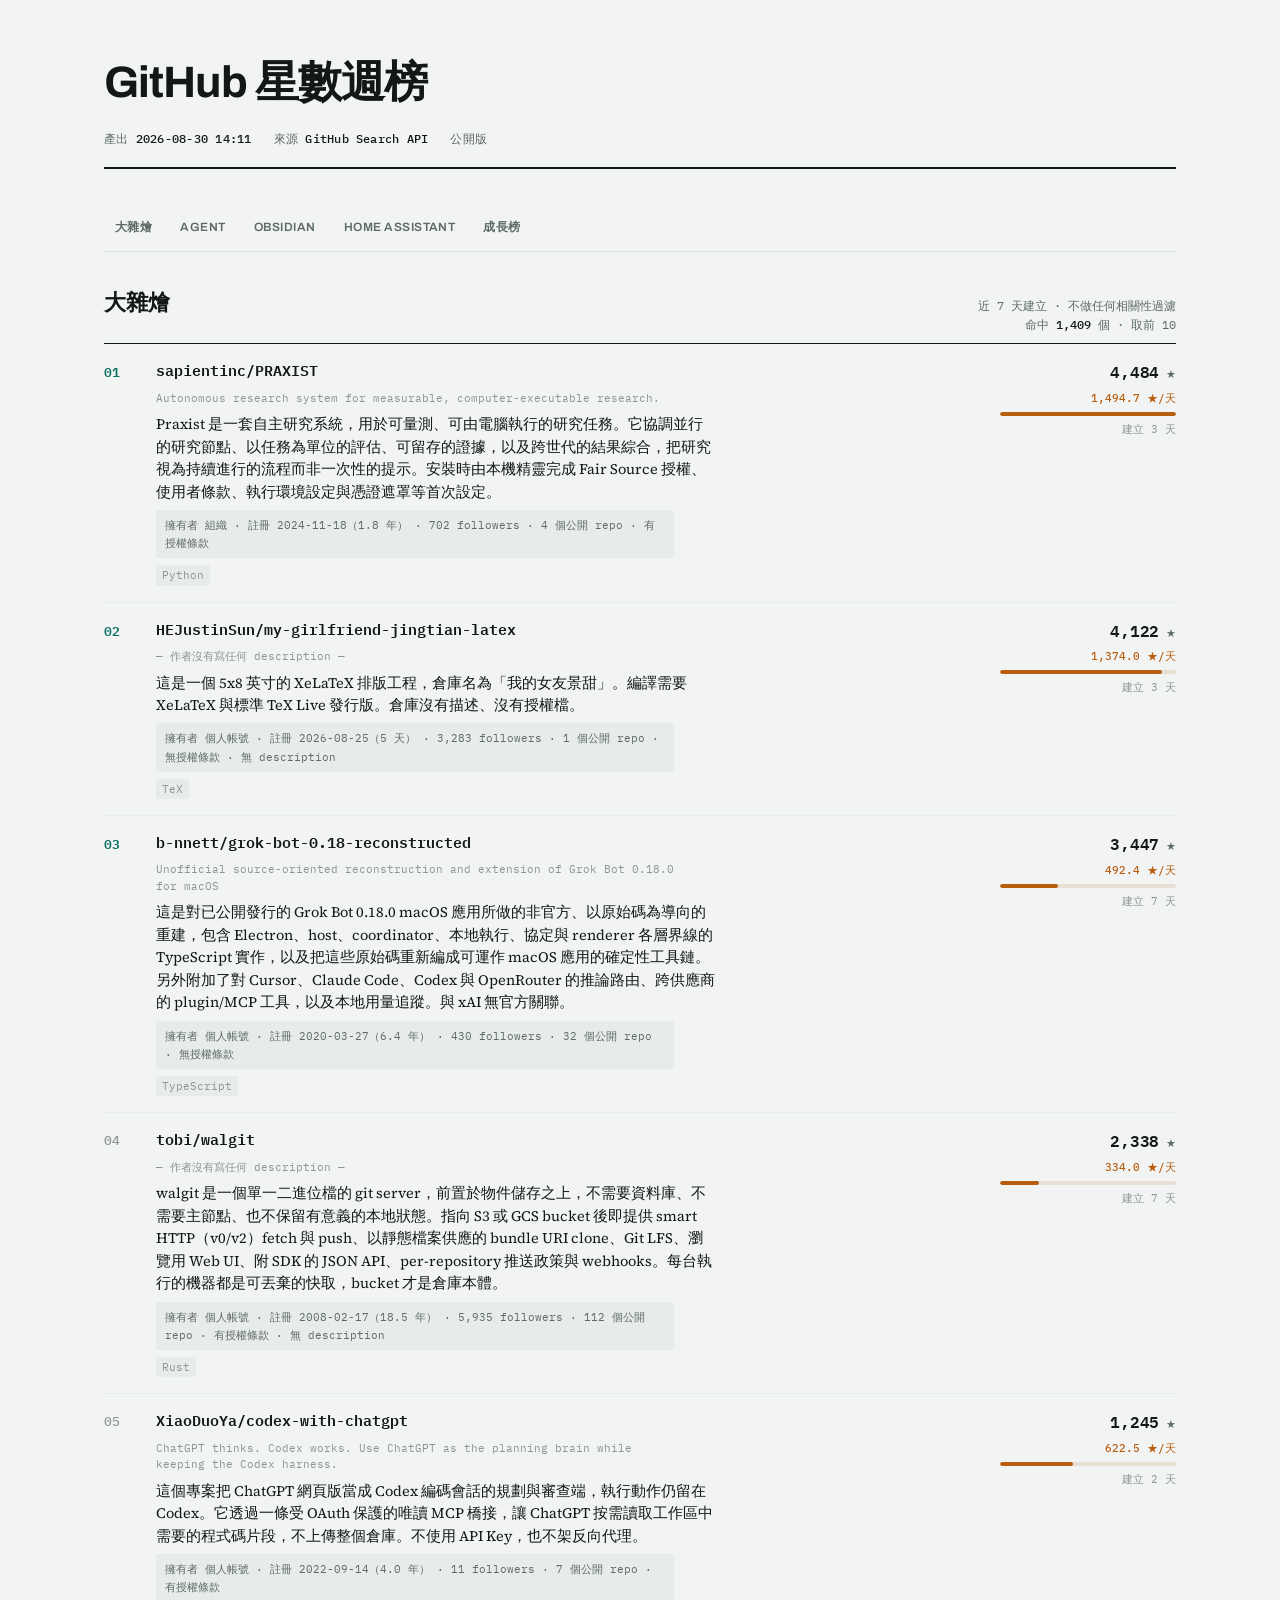
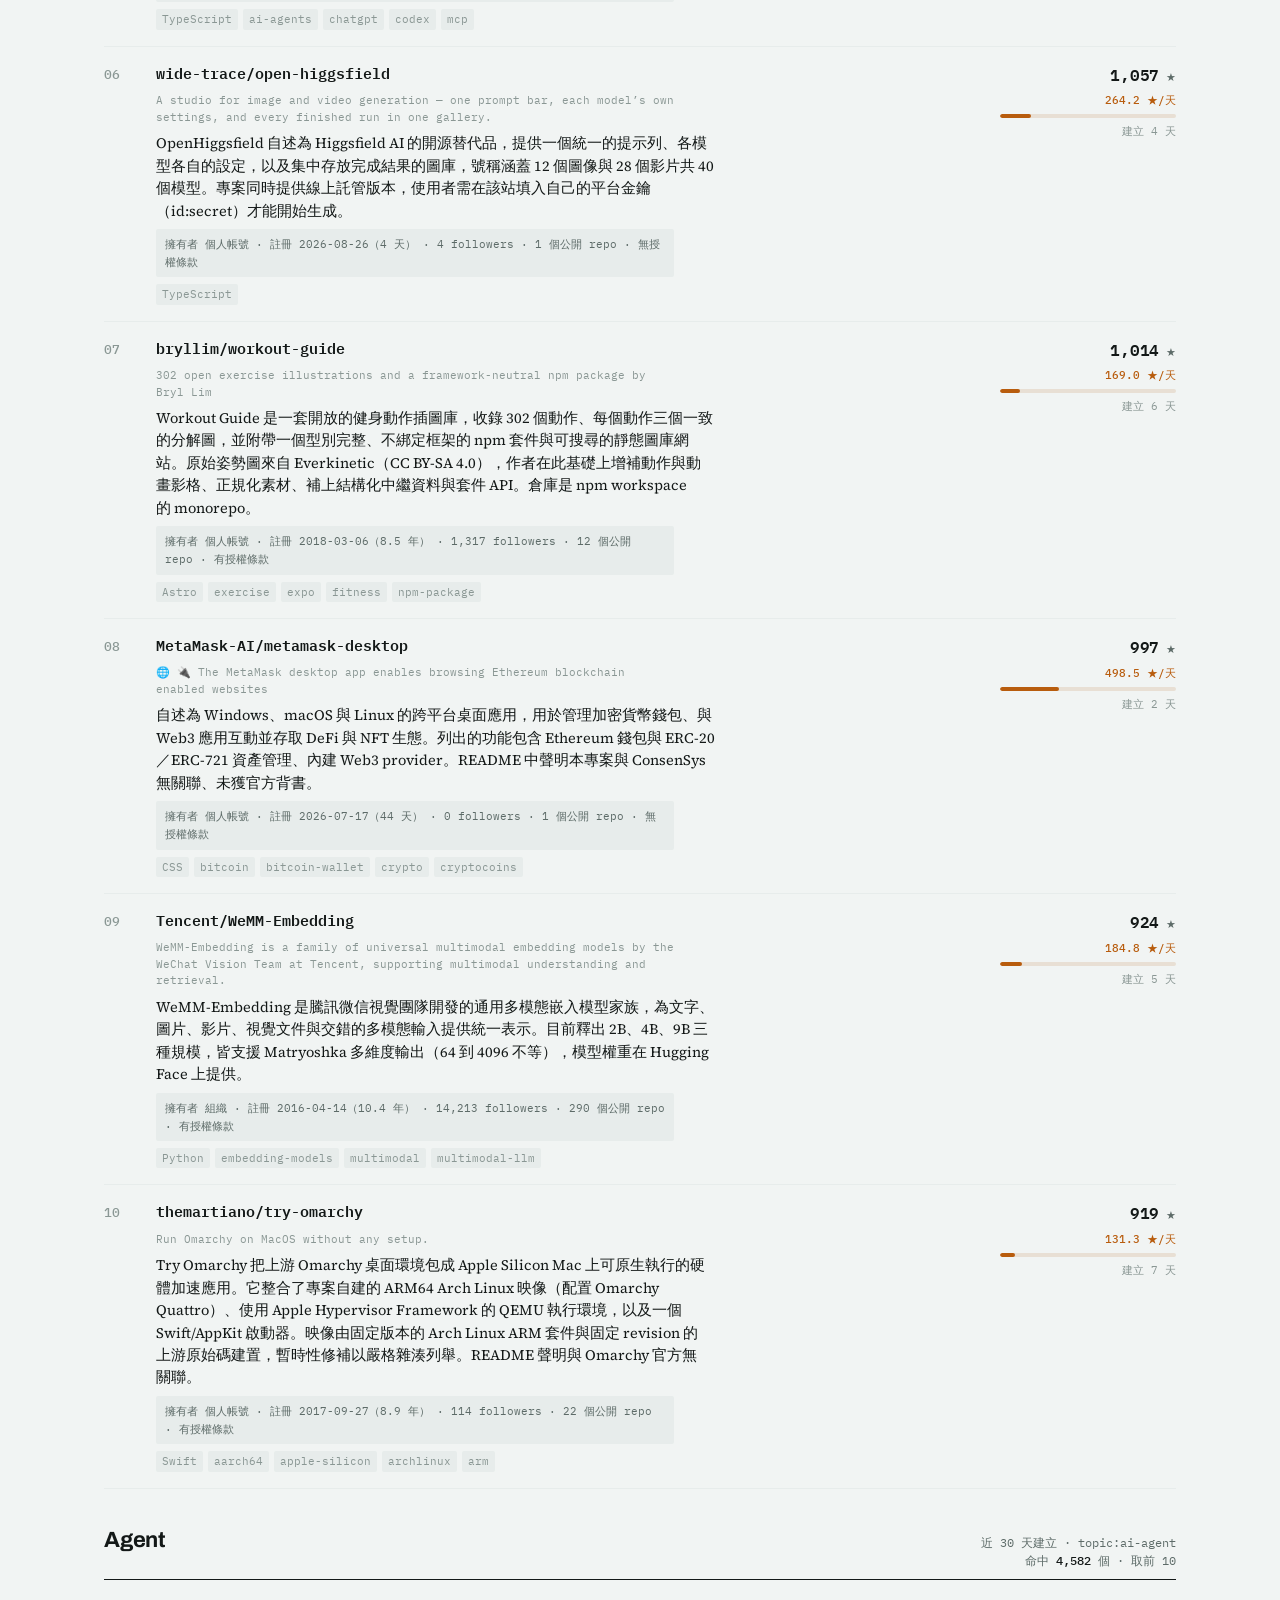
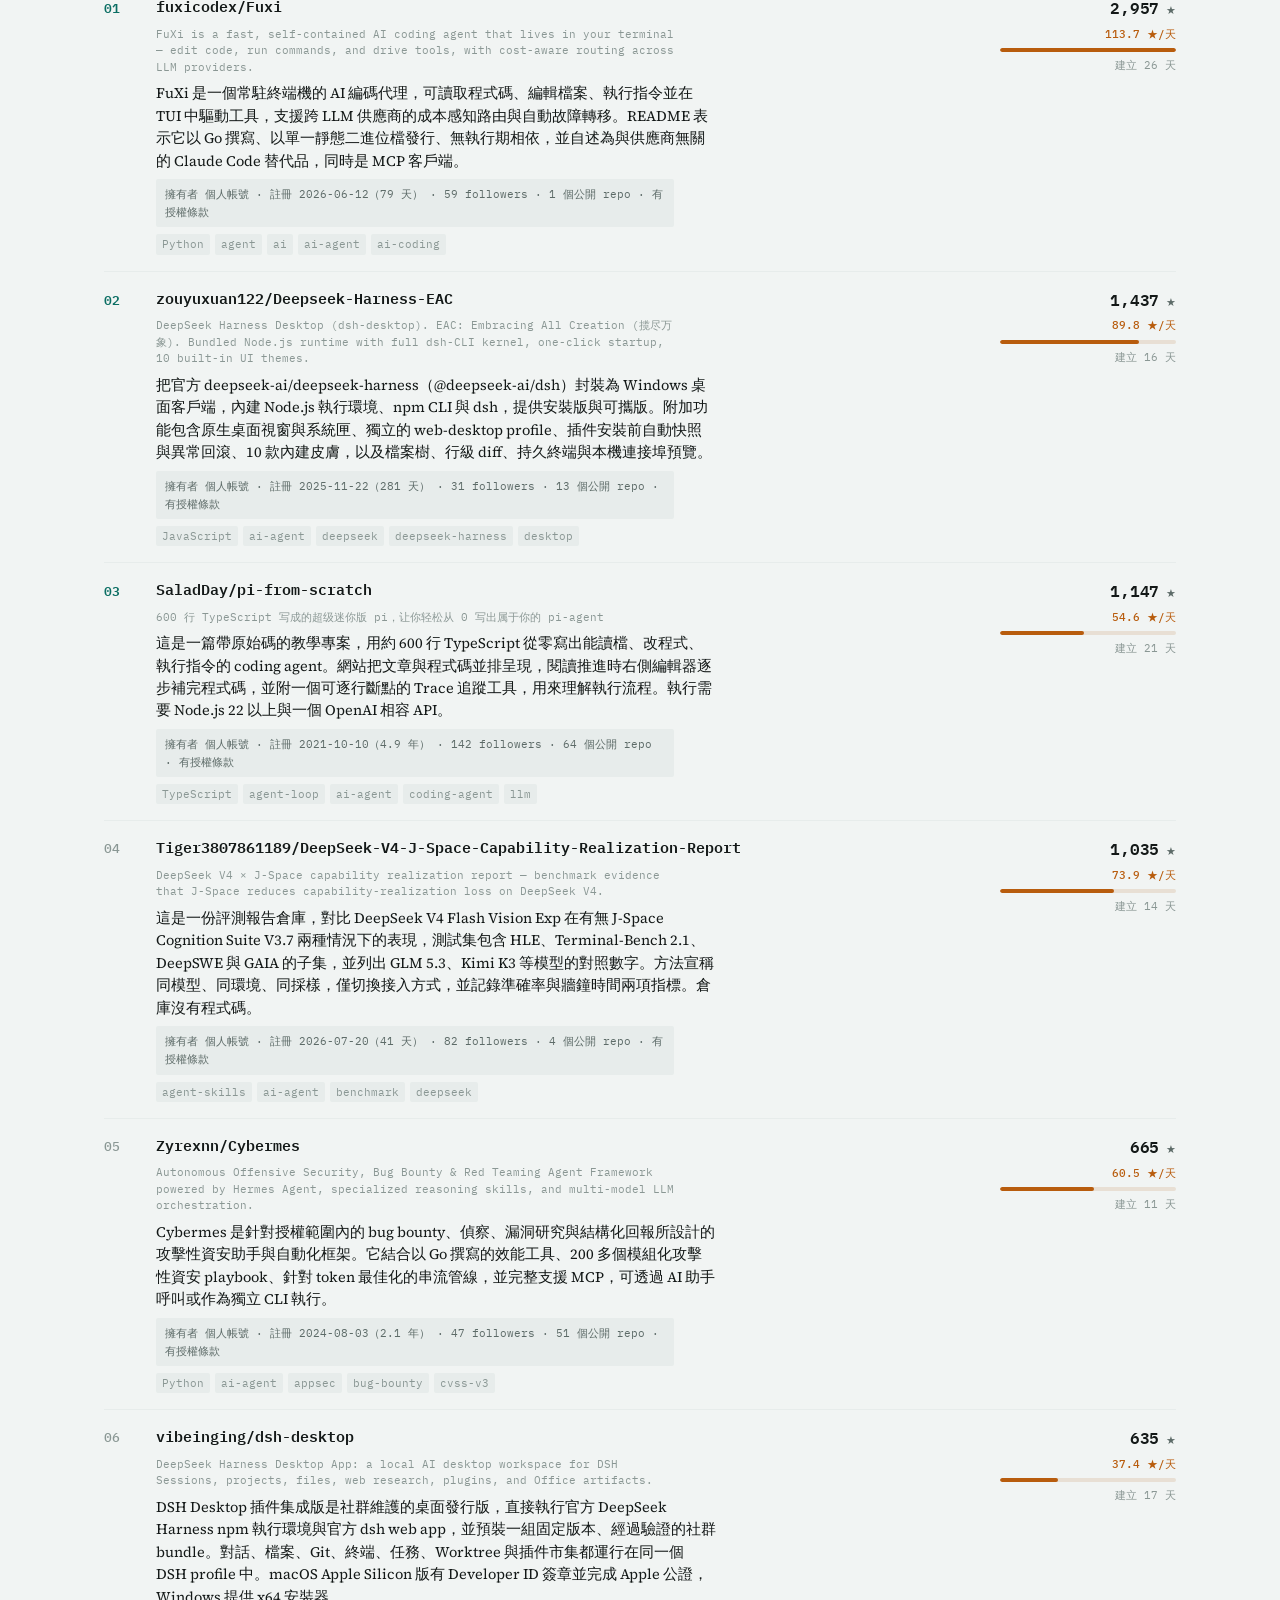
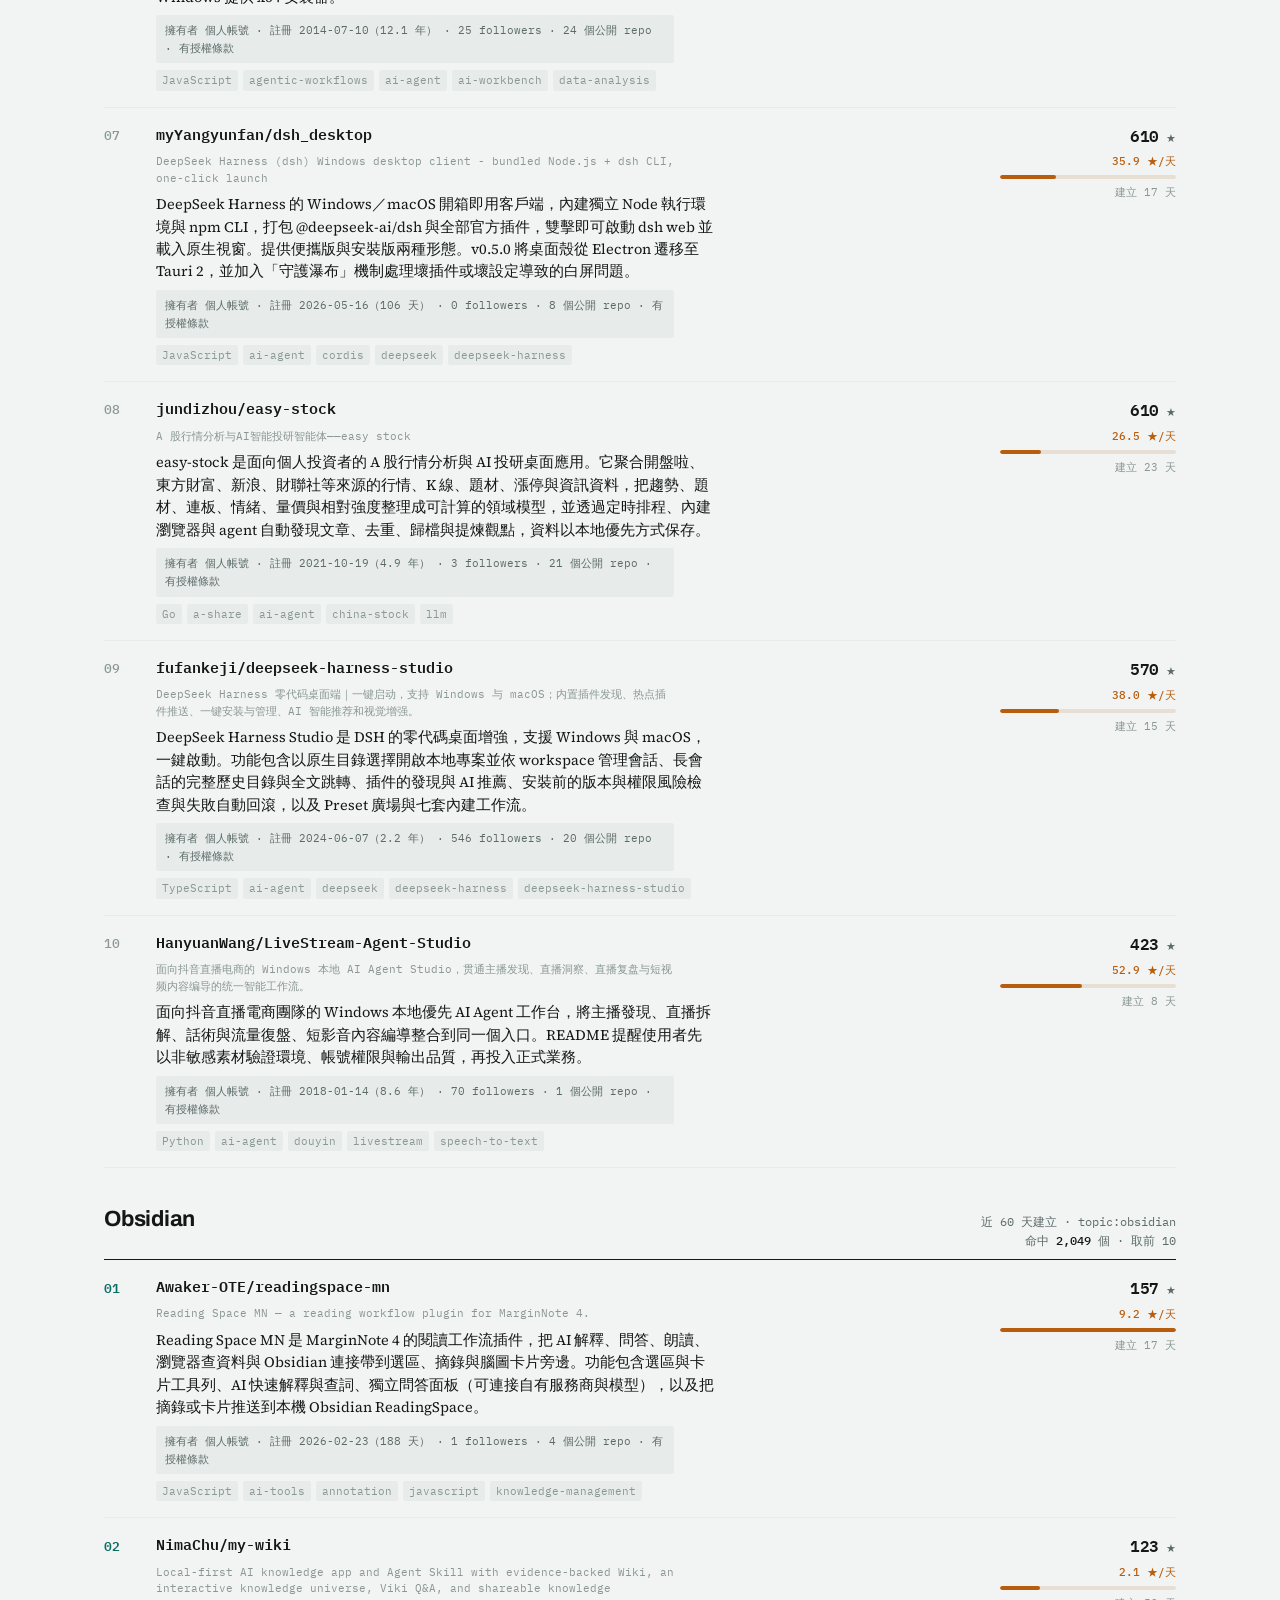
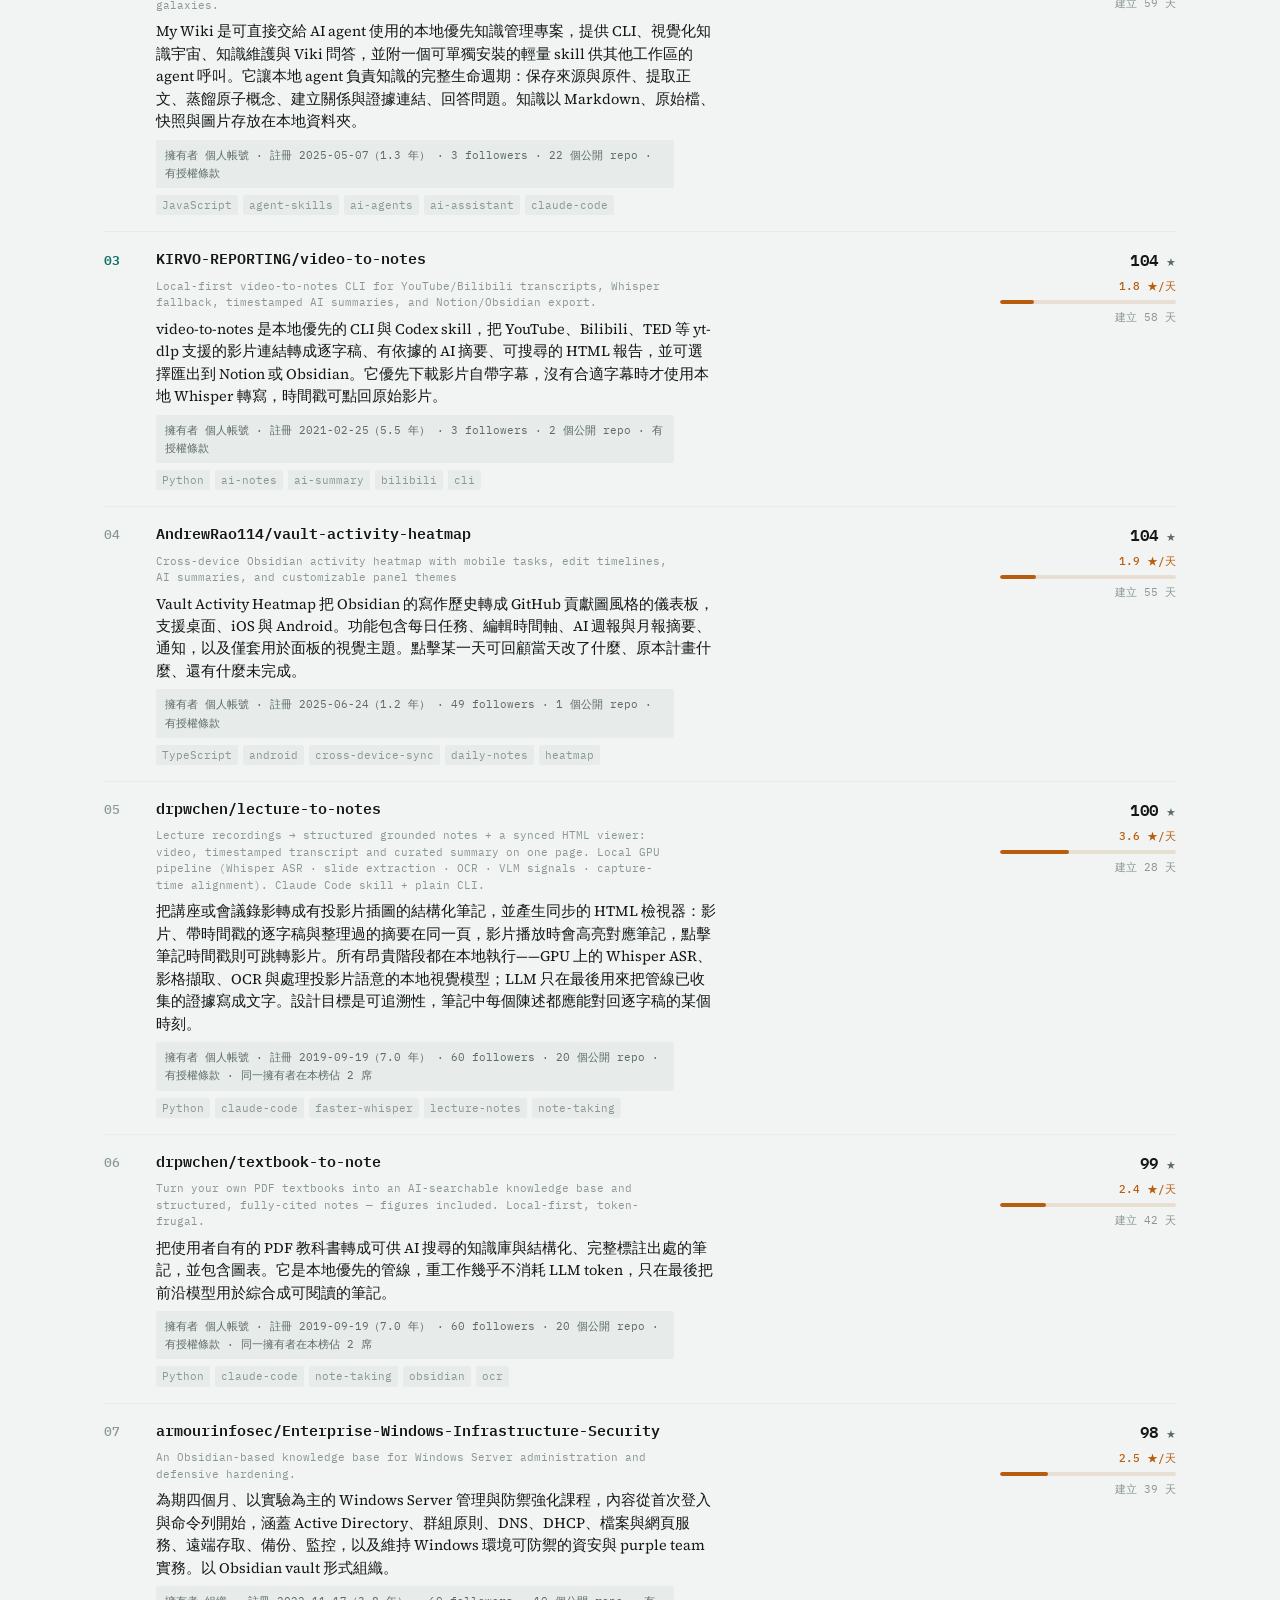
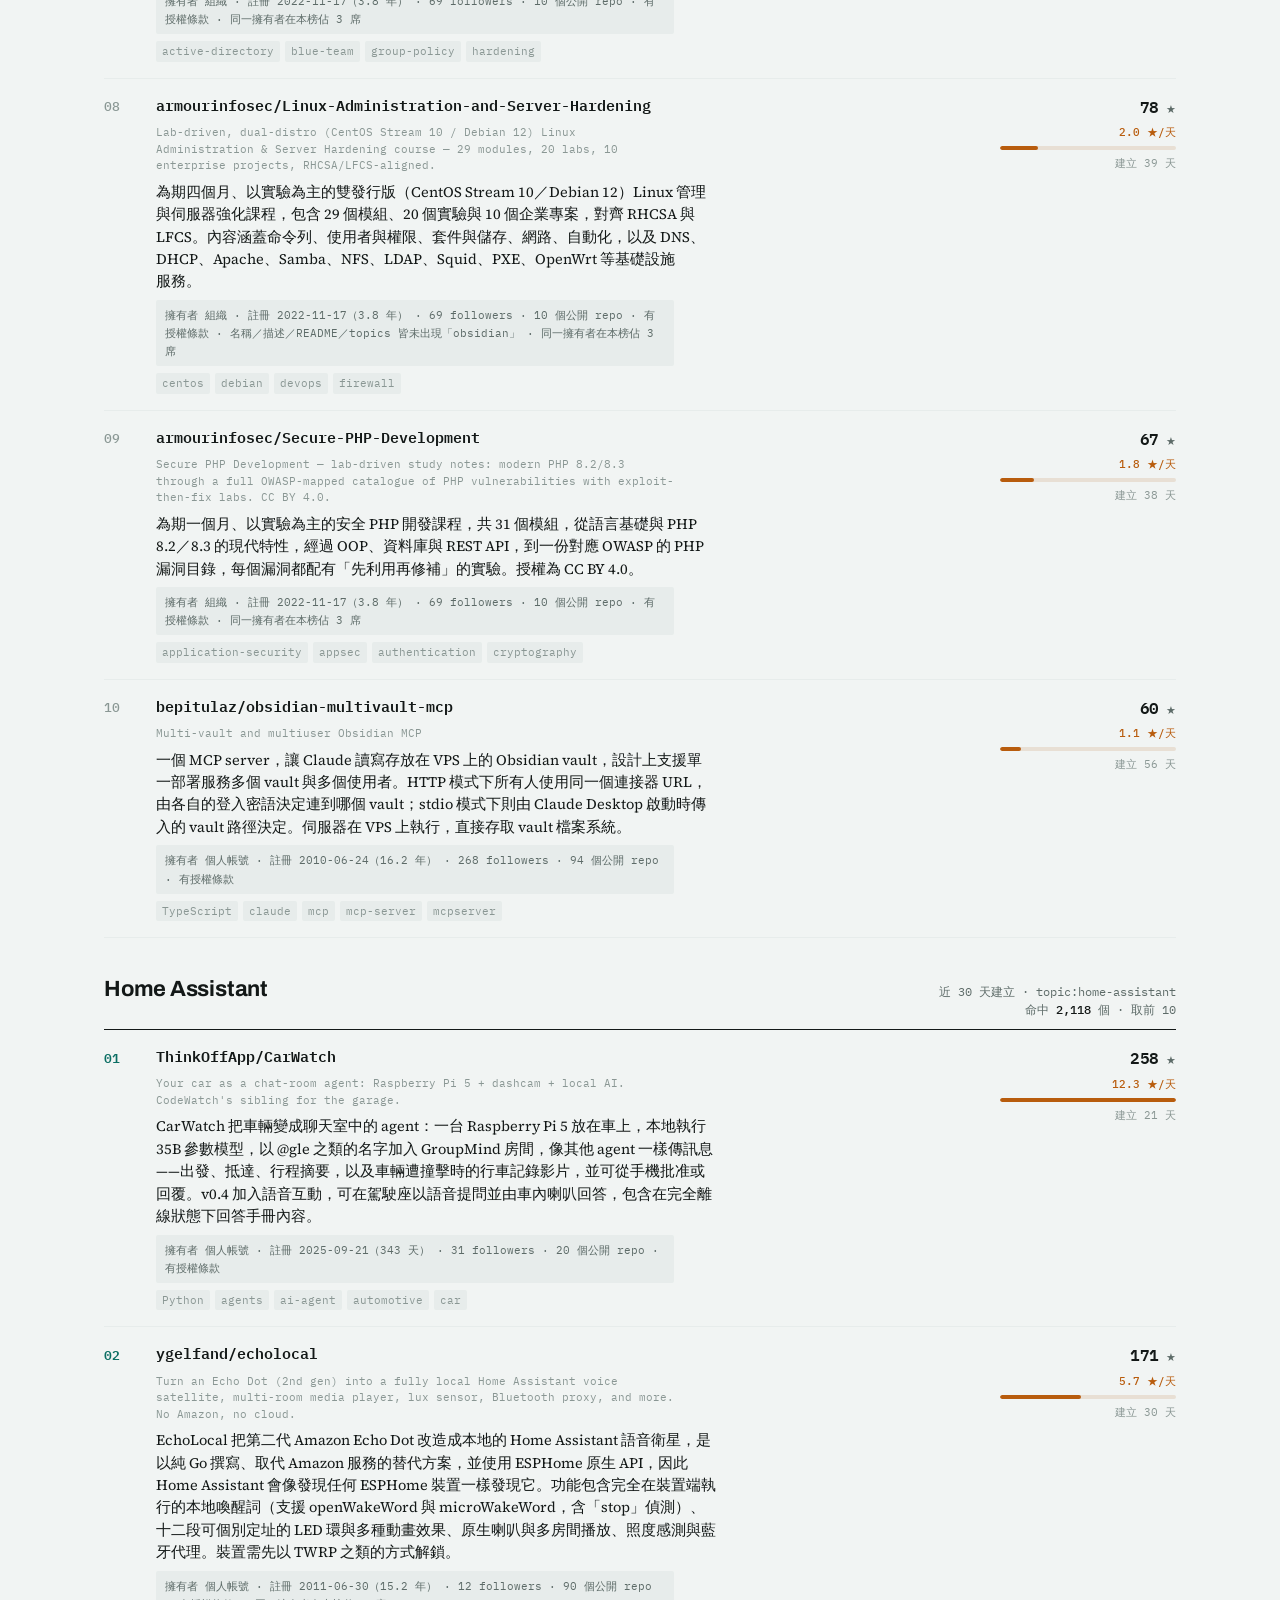
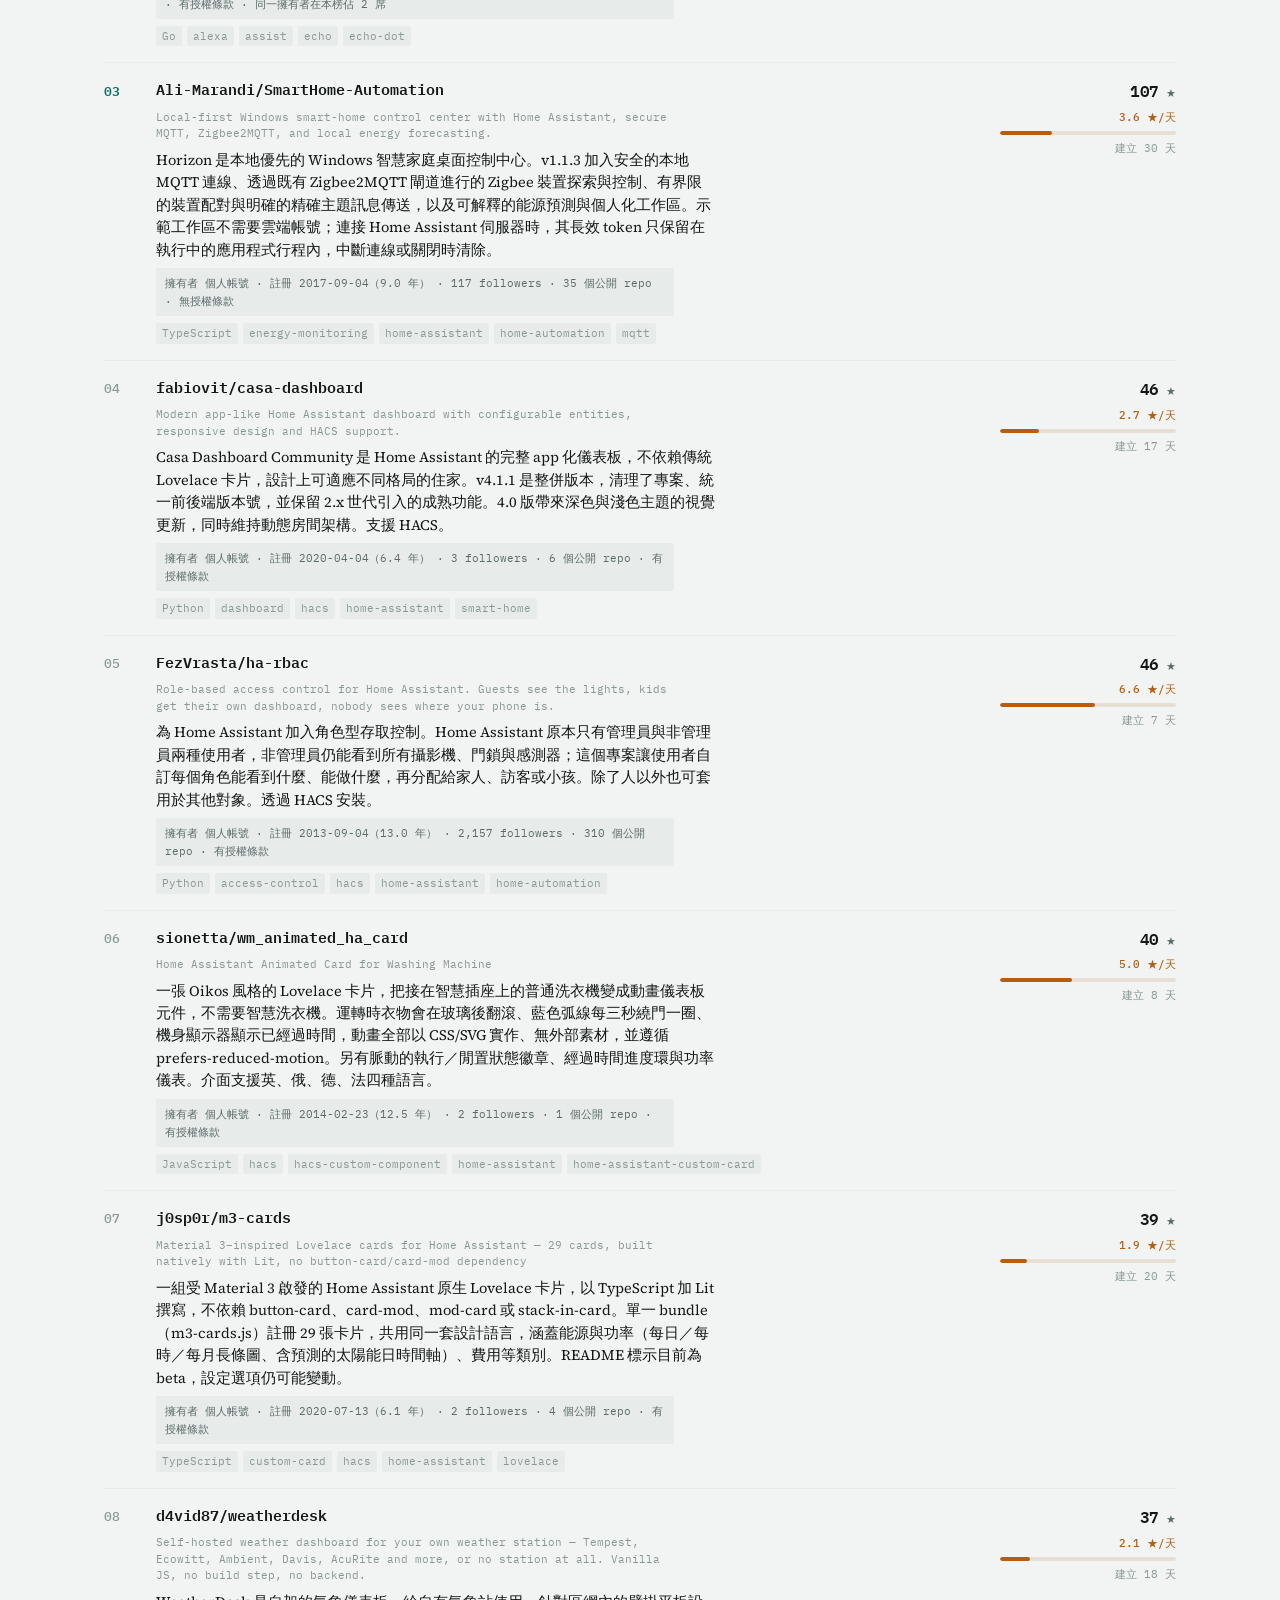
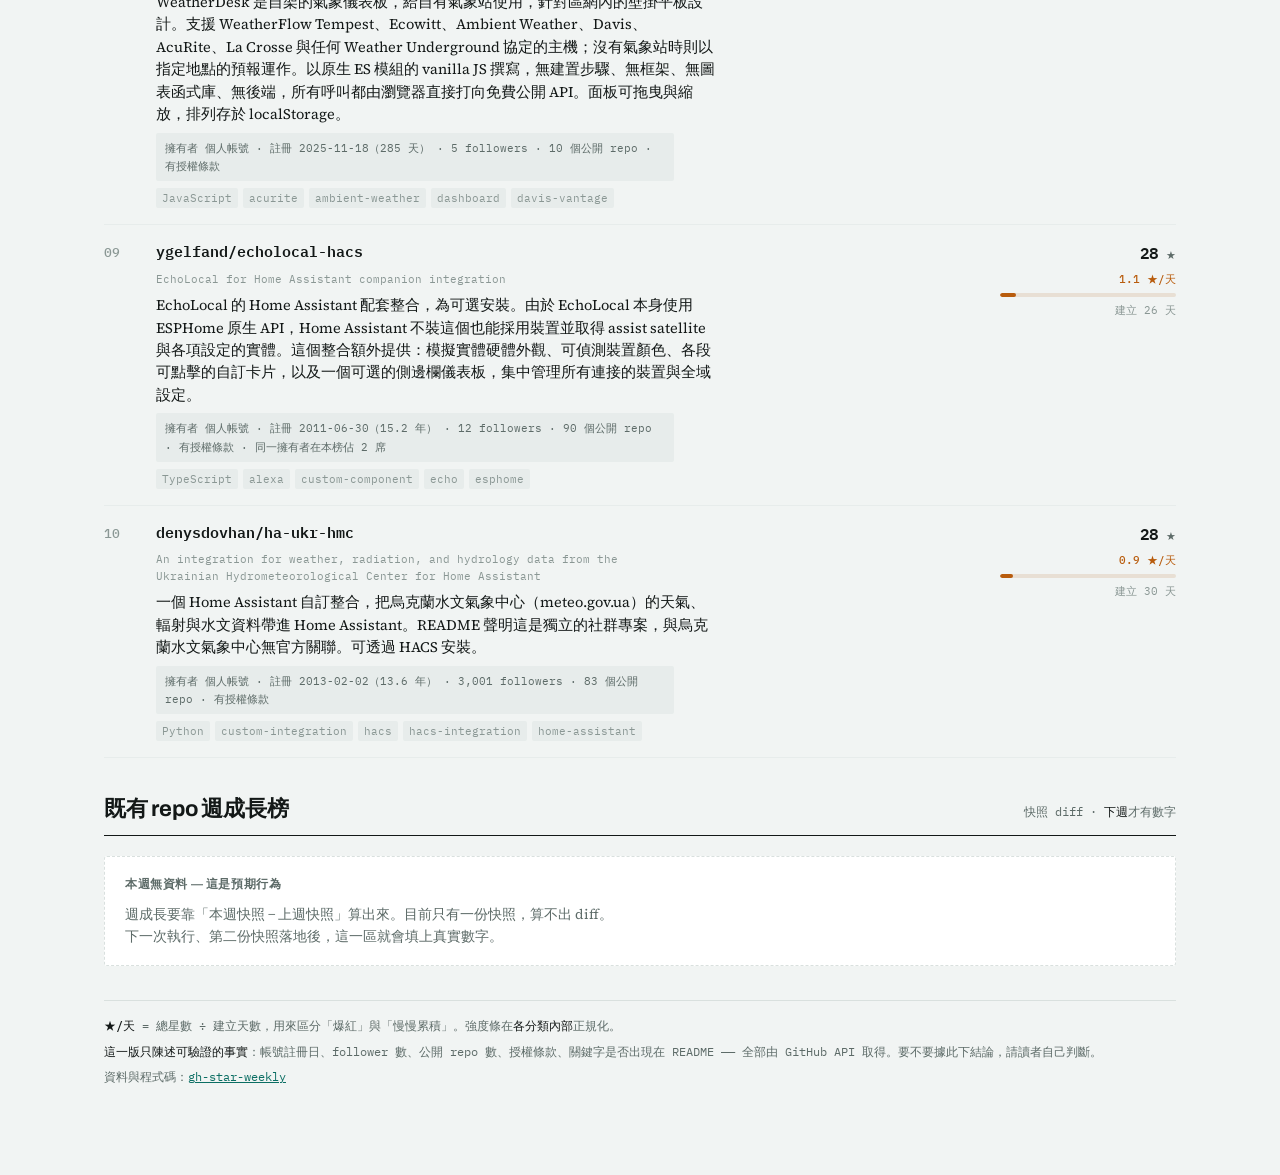
==== commit 54a46c6e: "週榜 2026-08-30：評註與網頁" ====
--- a/docs/index.html
+++ b/docs/index.html
@@ -198,7 +198,7 @@
             
           </div>
           <div class="origdesc">Autonomous research system for measurable, computer-executable research.</div>
-          <div class="what">Praxist 是一套自主研究系統，針對目標可量化、可由電腦執行的研究任務。它會協調多個平行研究 peer、按任務歸屬的評估機制、可留存的證據，以及跨世代的結果綜合，把研究視為持續進行的流程而非零散的 prompt。提供一鍵安裝精靈，涵蓋授權、runtime 設定與憑證管理。</div>
+          <div class="what">Praxist 是一套自主研究系統，用於可量測、可由電腦執行的研究任務。它協調並行的研究節點、以任務為單位的評估、可留存的證據，以及跨世代的結果綜合，把研究視為持續進行的流程而非一次性的提示。安裝時由本機精靈完成 Fair Source 授權、使用者條款、執行環境設定與憑證遮罩等首次設定。</div>
           
           <div class="facts">擁有者 組織 · 註冊 2024-11-18（1.8 年） · 702 followers · 4 個公開 repo · 有授權條款</div>
           <div class="chips"><span class="chip">Python</span></div>
@@ -218,7 +218,7 @@
             
           </div>
           <div class="origdesc">— 作者沒有寫任何 description —</div>
-          <div class="what">一個 5×8 英寸的 XeLaTeX 排版工程，主題為「我的女友景甜」。編譯需要 XeLaTeX 與標準 TeX Live 發行版。</div>
+          <div class="what">這是一個 5x8 英寸的 XeLaTeX 排版工程，倉庫名為「我的女友景甜」。編譯需要 XeLaTeX 與標準 TeX Live 發行版。倉庫沒有描述、沒有授權檔。</div>
           
           <div class="facts">擁有者 個人帳號 · 註冊 2026-08-25（5 天） · 3,283 followers · 1 個公開 repo · 無授權條款 · 無 description</div>
           <div class="chips"><span class="chip">TeX</span></div>
@@ -238,7 +238,7 @@
             
           </div>
           <div class="origdesc">Unofficial source-oriented reconstruction and extension of Grok Bot 0.18.0 for macOS</div>
-          <div class="what">對公開發行的 Grok Bot 0.18.0 macOS 應用進行非官方、以原始碼為導向的重建。包含可讀的 TypeScript 實作（涵蓋 Electron、host、coordinator、本地執行、協定與 renderer 各層），以及能將這些原始碼重新打包成可運作 macOS 應用的確定性工具鏈。另加入推理路由、MCP 工具與用量追蹤等實驗功能。</div>
+          <div class="what">這是對已公開發行的 Grok Bot 0.18.0 macOS 應用所做的非官方、以原始碼為導向的重建，包含 Electron、host、coordinator、本地執行、協定與 renderer 各層界線的 TypeScript 實作，以及把這些原始碼重新編成可運作 macOS 應用的確定性工具鏈。另外附加了對 Cursor、Claude Code、Codex 與 OpenRouter 的推論路由、跨供應商的 plugin/MCP 工具，以及本地用量追蹤。與 xAI 無官方關聯。</div>
           
           <div class="facts">擁有者 個人帳號 · 註冊 2020-03-27（6.4 年） · 430 followers · 32 個公開 repo · 無授權條款</div>
           <div class="chips"><span class="chip">TypeScript</span></div>
@@ -258,7 +258,7 @@
             
           </div>
           <div class="origdesc">— 作者沒有寫任何 description —</div>
-          <div class="what">walgit 是一個以單一二進位檔運行的 git 伺服器，直接以 S3 或 GCS bucket 作為儲存後端，無資料庫、無 leader、無需在意的本地狀態。支援 smart HTTP 抓取與推送、bundle URI 靜態 clone、Git LFS、瀏覽用 web UI、JSON API 與 SDK、per-repo 推送策略與 webhook。每台執行 walgit 的機器都只是可拋棄的快取，bucket 才是儲存庫本體。</div>
+          <div class="what">walgit 是一個單一二進位檔的 git server，前置於物件儲存之上，不需要資料庫、不需要主節點、也不保留有意義的本地狀態。指向 S3 或 GCS bucket 後即提供 smart HTTP（v0/v2）fetch 與 push、以靜態檔案供應的 bundle URI clone、Git LFS、瀏覽用 Web UI、附 SDK 的 JSON API、per-repository 推送政策與 webhooks。每台執行的機器都是可丟棄的快取，bucket 才是倉庫本體。</div>
           
           <div class="facts">擁有者 個人帳號 · 註冊 2008-02-17（18.5 年） · 5,935 followers · 112 個公開 repo · 有授權條款 · 無 description</div>
           <div class="chips"><span class="chip">Rust</span></div>
@@ -278,7 +278,7 @@
             
           </div>
           <div class="origdesc">ChatGPT thinks. Codex works. Use ChatGPT as the planning brain while keeping the Codex harness.</div>
-          <div class="what">把 ChatGPT 網頁版當作 Codex 編碼會話的規劃與審查大腦，執行權保留在 Codex。透過 OAuth 保護的唯讀 MCP 連線讓 ChatGPT 按需讀取工作區程式碼，不上傳整個倉庫，不需 API key 也不走逆向代理。</div>
+          <div class="what">這個專案把 ChatGPT 網頁版當成 Codex 編碼會話的規劃與審查端，執行動作仍留在 Codex。它透過一條受 OAuth 保護的唯讀 MCP 橋接，讓 ChatGPT 按需讀取工作區中需要的程式碼片段，不上傳整個倉庫。不使用 API Key，也不架反向代理。</div>
           
           <div class="facts">擁有者 個人帳號 · 註冊 2022-09-14（4.0 年） · 11 followers · 7 個公開 repo · 有授權條款</div>
           <div class="chips"><span class="chip">TypeScript</span><span class="chip">ai-agents</span><span class="chip">chatgpt</span><span class="chip">codex</span><span class="chip">mcp</span></div>
@@ -298,7 +298,7 @@
             
           </div>
           <div class="origdesc">A studio for image and video generation — one prompt bar, each model’s own settings, and every finished run in one gallery.</div>
-          <div class="what">自稱 Higgsfield AI 的開源替代品，提供影像與影片生成的統一工作室介面：一個 prompt bar 接 40 個模型（12 個影像、28 個影片），各模型有自己的設定，完成的生成結果集中在同一個圖庫。提供免安裝的線上託管版本，使用者填入自己的平台金鑰即可生成。</div>
+          <div class="what">OpenHiggsfield 自述為 Higgsfield AI 的開源替代品，提供一個統一的提示列、各模型各自的設定，以及集中存放完成結果的圖庫，號稱涵蓋 12 個圖像與 28 個影片共 40 個模型。專案同時提供線上託管版本，使用者需在該站填入自己的平台金鑰（id:secret）才能開始生成。</div>
           
           <div class="facts">擁有者 個人帳號 · 註冊 2026-08-26（4 天） · 4 followers · 1 個公開 repo · 無授權條款</div>
           <div class="chips"><span class="chip">TypeScript</span></div>
@@ -318,7 +318,7 @@
             
           </div>
           <div class="origdesc">302 open exercise illustrations and a framework-neutral npm package by Bryl Lim</div>
-          <div class="what">開放的健身動作插圖庫，收錄 302 個動作、每個動作三張一致風格的分解圖，並提供框架中立的 typed npm 套件與可搜尋的靜態圖庫網站。原始姿勢圖來自 CC BY-SA 4.0 授權的 Everkinetic，作者在其上擴充動作、動畫幀、標準化素材與結構化 metadata。</div>
+          <div class="what">Workout Guide 是一套開放的健身動作插圖庫，收錄 302 個動作、每個動作三個一致的分解圖，並附帶一個型別完整、不綁定框架的 npm 套件與可搜尋的靜態圖庫網站。原始姿勢圖來自 Everkinetic（CC BY-SA 4.0），作者在此基礎上增補動作與動畫影格、正規化素材、補上結構化中繼資料與套件 API。倉庫是 npm workspace 的 monorepo。</div>
           
           <div class="facts">擁有者 個人帳號 · 註冊 2018-03-06（8.5 年） · 1,317 followers · 12 個公開 repo · 有授權條款</div>
           <div class="chips"><span class="chip">Astro</span><span class="chip">exercise</span><span class="chip">expo</span><span class="chip">fitness</span><span class="chip">npm-package</span></div>
@@ -338,7 +338,7 @@
             
           </div>
           <div class="origdesc">🌐 🔌 The MetaMask desktop app enables browsing Ethereum blockchain enabled websites</div>
-          <div class="what">自稱為 Windows、macOS 與 Linux 的 MetaMask 桌面錢包應用，宣稱提供以太坊錢包管理、Web3 provider 與 DeFi/NFT 生態接入。README 聲明與 ConsenSys 無關聯。</div>
+          <div class="what">自述為 Windows、macOS 與 Linux 的跨平台桌面應用，用於管理加密貨幣錢包、與 Web3 應用互動並存取 DeFi 與 NFT 生態。列出的功能包含 Ethereum 錢包與 ERC-20／ERC-721 資產管理、內建 Web3 provider。README 中聲明本專案與 ConsenSys 無關聯、未獲官方背書。</div>
           
           <div class="facts">擁有者 個人帳號 · 註冊 2026-07-17（44 天） · 0 followers · 1 個公開 repo · 無授權條款</div>
           <div class="chips"><span class="chip">CSS</span><span class="chip">bitcoin</span><span class="chip">bitcoin-wallet</span><span class="chip">crypto</span><span class="chip">cryptocoins</span></div>
@@ -358,7 +358,7 @@
             
           </div>
           <div class="origdesc">WeMM-Embedding is a family of universal multimodal embedding models by the WeChat Vision Team at Tencent, supporting multimodal understanding and retrieval.</div>
-          <div class="what">騰訊微信視覺團隊開發的通用多模態 embedding 模型家族，為文字、圖片、影片、視覺文件與交錯多模態輸入提供統一表徵。提供 2B、4B、9B 三種規模，支援 Matryoshka 多維度輸出，模型已上架 Hugging Face。</div>
+          <div class="what">WeMM-Embedding 是騰訊微信視覺團隊開發的通用多模態嵌入模型家族，為文字、圖片、影片、視覺文件與交錯的多模態輸入提供統一表示。目前釋出 2B、4B、9B 三種規模，皆支援 Matryoshka 多維度輸出（64 到 4096 不等），模型權重在 Hugging Face 上提供。</div>
           
           <div class="facts">擁有者 組織 · 註冊 2016-04-14（10.4 年） · 14,213 followers · 290 個公開 repo · 有授權條款</div>
           <div class="chips"><span class="chip">Python</span><span class="chip">embedding-models</span><span class="chip">multimodal</span><span class="chip">multimodal-llm</span></div>
@@ -378,7 +378,7 @@
             
           </div>
           <div class="origdesc">Run Omarchy on MacOS without any setup.</div>
-          <div class="what">把上游 Omarchy 桌面環境打包成 Apple Silicon Mac 上的原生硬體加速應用。內含專案自建的 ARM64 Arch Linux 映像（配置 Omarchy）、使用 Apple Hypervisor Framework 的 QEMU runtime，以及 Swift/AppKit 啟動器，套件與上游版本皆有 pin 定與雜湊記錄。非官方專案。</div>
+          <div class="what">Try Omarchy 把上游 Omarchy 桌面環境包成 Apple Silicon Mac 上可原生執行的硬體加速應用。它整合了專案自建的 ARM64 Arch Linux 映像（配置 Omarchy Quattro）、使用 Apple Hypervisor Framework 的 QEMU 執行環境，以及一個 Swift/AppKit 啟動器。映像由固定版本的 Arch Linux ARM 套件與固定 revision 的上游原始碼建置，暫時性修補以嚴格雜湊列舉。README 聲明與 Omarchy 官方無關聯。</div>
           
           <div class="facts">擁有者 個人帳號 · 註冊 2017-09-27（8.9 年） · 114 followers · 22 個公開 repo · 有授權條款</div>
           <div class="chips"><span class="chip">Swift</span><span class="chip">aarch64</span><span class="chip">apple-silicon</span><span class="chip">archlinux</span><span class="chip">arm</span></div>
@@ -405,7 +405,7 @@
             
           </div>
           <div class="origdesc">FuXi is a fast, self-contained AI coding agent that lives in your terminal — edit code, run commands, and drive tools, with cost-aware routing across LLM providers.</div>
-          <div class="what">一個在終端機運行的 AI coding agent，提供讀碼、改檔、執行命令與工具調用的 TUI，支援跨 LLM 供應商的成本感知路由與自動容錯移轉。自我定位為供應商中立的 Claude Code 替代品，可接任何 OpenAI 相容模型，宣稱以 Go 打造、單一靜態二進位發布。</div>
+          <div class="what">FuXi 是一個常駐終端機的 AI 編碼代理，可讀取程式碼、編輯檔案、執行指令並在 TUI 中驅動工具，支援跨 LLM 供應商的成本感知路由與自動故障轉移。README 表示它以 Go 撰寫、以單一靜態二進位檔發行、無執行期相依，並自述為與供應商無關的 Claude Code 替代品，同時是 MCP 客戶端。</div>
           
           <div class="facts">擁有者 個人帳號 · 註冊 2026-06-12（79 天） · 59 followers · 1 個公開 repo · 有授權條款</div>
           <div class="chips"><span class="chip">Python</span><span class="chip">agent</span><span class="chip">ai</span><span class="chip">ai-agent</span><span class="chip">ai-coding</span></div>
@@ -425,7 +425,7 @@
             
           </div>
           <div class="origdesc">DeepSeek Harness Desktop (dsh-desktop). EAC: Embracing All Creation (揽尽万象). Bundled Node.js runtime with full dsh-CLI kernel, one-click startup, 10 built-in UI themes.</div>
-          <div class="what">把官方 DeepSeek Harness（dsh）封裝成開箱即用的 Windows 桌面客戶端，內建 Node.js 運行時與 dsh CLI，提供安裝版與便攜版。在其上疊加社群生態：10 款內建皮膚、插件安裝快照與回滾、檔案樹、行級 diff、持久終端等功能。</div>
+          <div class="what">把官方 deepseek-ai/deepseek-harness（@deepseek-ai/dsh）封裝為 Windows 桌面客戶端，內建 Node.js 執行環境、npm CLI 與 dsh，提供安裝版與可攜版。附加功能包含原生桌面視窗與系統匣、獨立的 web-desktop profile、插件安裝前自動快照與異常回滾、10 款內建皮膚，以及檔案樹、行級 diff、持久終端與本機連接埠預覽。</div>
           
           <div class="facts">擁有者 個人帳號 · 註冊 2025-11-22（281 天） · 31 followers · 13 個公開 repo · 有授權條款</div>
           <div class="chips"><span class="chip">JavaScript</span><span class="chip">ai-agent</span><span class="chip">deepseek</span><span class="chip">deepseek-harness</span><span class="chip">desktop</span></div>
@@ -445,7 +445,7 @@
             
           </div>
           <div class="origdesc">600 行 TypeScript 写成的超级迷你版 pi，让你轻松从 0 写出属于你的 pi-agent</div>
-          <div class="what">用約 600 行 TypeScript 從零實作一個迷你版 pi coding agent 的教學專案，沿著 pi 的資料流拆解，逐步做出能讀檔、改碼、執行命令的 agent。配套網站將文章與源碼並排呈現，閱讀時右側編輯器逐步補全程式碼，並提供可逐行斷點的 trace 跟蹤。</div>
+          <div class="what">這是一篇帶原始碼的教學專案，用約 600 行 TypeScript 從零寫出能讀檔、改程式、執行指令的 coding agent。網站把文章與程式碼並排呈現，閱讀推進時右側編輯器逐步補完程式碼，並附一個可逐行斷點的 Trace 追蹤工具，用來理解執行流程。執行需要 Node.js 22 以上與一個 OpenAI 相容 API。</div>
           
           <div class="facts">擁有者 個人帳號 · 註冊 2021-10-10（4.9 年） · 142 followers · 64 個公開 repo · 有授權條款</div>
           <div class="chips"><span class="chip">TypeScript</span><span class="chip">agent-loop</span><span class="chip">ai-agent</span><span class="chip">coding-agent</span><span class="chip">llm</span></div>
@@ -465,7 +465,7 @@
             
           </div>
           <div class="origdesc">DeepSeek V4 × J-Space capability realization report — benchmark evidence that J-Space reduces capability-realization loss on DeepSeek V4.</div>
-          <div class="what">一份宣稱 J-Space 認知套件能降低 DeepSeek V4 能力釋放損耗的評測報告，對 Terminal Bench、DeepSWE、GAIA 等基準子集做有無 J-Space 的對照測試，並列出與 GLM、Kimi、Opus 等模型的比較表。倉庫本身無程式碼。</div>
+          <div class="what">這是一份評測報告倉庫，對比 DeepSeek V4 Flash Vision Exp 在有無 J-Space Cognition Suite V3.7 兩種情況下的表現，測試集包含 HLE、Terminal-Bench 2.1、DeepSWE 與 GAIA 的子集，並列出 GLM 5.3、Kimi K3 等模型的對照數字。方法宣稱同模型、同環境、同採樣，僅切換接入方式，並記錄準確率與牆鐘時間兩項指標。倉庫沒有程式碼。</div>
           
           <div class="facts">擁有者 個人帳號 · 註冊 2026-07-20（41 天） · 82 followers · 4 個公開 repo · 有授權條款</div>
           <div class="chips"><span class="chip">agent-skills</span><span class="chip">ai-agent</span><span class="chip">benchmark</span><span class="chip">deepseek</span></div>
@@ -485,7 +485,7 @@
             
           </div>
           <div class="origdesc">Autonomous Offensive Security, Bug Bounty &amp; Red Teaming Agent Framework powered by Hermes Agent, specialized reasoning skills, and multi-model LLM orchestration.</div>
-          <div class="what">面向授權滲透測試與 bug bounty 的自動化攻擊性安全 agent 框架，基於 Hermes Agent 與多模型 LLM 編排。包含 Go 效能工具、200+ 模組化攻擊性安全 playbook、token 優化的串流管線，並支援 MCP 讓 AI 編碼環境直接調用，也可作為獨立 CLI 執行。</div>
+          <div class="what">Cybermes 是針對授權範圍內的 bug bounty、偵察、漏洞研究與結構化回報所設計的攻擊性資安助手與自動化框架。它結合以 Go 撰寫的效能工具、200 多個模組化攻擊性資安 playbook、針對 token 最佳化的串流管線，並完整支援 MCP，可透過 AI 助手呼叫或作為獨立 CLI 執行。</div>
           
           <div class="facts">擁有者 個人帳號 · 註冊 2024-08-03（2.1 年） · 47 followers · 51 個公開 repo · 有授權條款</div>
           <div class="chips"><span class="chip">Python</span><span class="chip">ai-agent</span><span class="chip">appsec</span><span class="chip">bug-bounty</span><span class="chip">cvss-v3</span></div>
@@ -505,7 +505,7 @@
             
           </div>
           <div class="origdesc">DeepSeek Harness Desktop App: a local AI desktop workspace for DSH Sessions, projects, files, web research, plugins, and Office artifacts.</div>
-          <div class="what">社群維護的 DeepSeek Harness 桌面發行版（插件集成版），直接運行官方 dsh npm 運行時與官方 web app，預裝一組固定並驗證過的社群 Bundle。對話、檔案、Git、終端、任務、Worktree 與插件市場運行在同一個 DSH Profile 中，macOS 版有 Developer ID 簽名與公證。</div>
+          <div class="what">DSH Desktop 插件集成版是社群維護的桌面發行版，直接執行官方 DeepSeek Harness npm 執行環境與官方 dsh web app，並預裝一組固定版本、經過驗證的社群 bundle。對話、檔案、Git、終端、任務、Worktree 與插件市集都運行在同一個 DSH profile 中。macOS Apple Silicon 版有 Developer ID 簽章並完成 Apple 公證，Windows 提供 x64 安裝器。</div>
           
           <div class="facts">擁有者 個人帳號 · 註冊 2014-07-10（12.1 年） · 25 followers · 24 個公開 repo · 有授權條款</div>
           <div class="chips"><span class="chip">JavaScript</span><span class="chip">agentic-workflows</span><span class="chip">ai-agent</span><span class="chip">ai-workbench</span><span class="chip">data-analysis</span></div>
@@ -525,7 +525,7 @@
             
           </div>
           <div class="origdesc">DeepSeek Harness (dsh) Windows desktop client - bundled Node.js + dsh CLI, one-click launch</div>
-          <div class="what">DeepSeek Harness 的 Windows/macOS 開箱即用客戶端，內建獨立 Node 運行時與全部官方插件，免裝環境、雙擊啟動。v0.5.0 起桌面殼從 Electron 遷移到 Tauri 2，提供便攜版與安裝版，附深色無邊框視窗、桌面寵物、會話管理與餘額小部件等功能。</div>
+          <div class="what">DeepSeek Harness 的 Windows／macOS 開箱即用客戶端，內建獨立 Node 執行環境與 npm CLI，打包 @deepseek-ai/dsh 與全部官方插件，雙擊即可啟動 dsh web 並載入原生視窗。提供便攜版與安裝版兩種形態。v0.5.0 將桌面殼從 Electron 遷移至 Tauri 2，並加入「守護瀑布」機制處理壞插件或壞設定導致的白屏問題。</div>
           
           <div class="facts">擁有者 個人帳號 · 註冊 2026-05-16（106 天） · 0 followers · 8 個公開 repo · 有授權條款</div>
           <div class="chips"><span class="chip">JavaScript</span><span class="chip">ai-agent</span><span class="chip">cordis</span><span class="chip">deepseek</span><span class="chip">deepseek-harness</span></div>
@@ -545,7 +545,7 @@
             
           </div>
           <div class="origdesc">A 股行情分析与AI智能投研智能体——easy stock</div>
-          <div class="what">面向個人投資者的 A 股 AI 投研桌面應用，以 Go 開發。聚合開盤啦、東方財富、新浪、財聯社等來源的行情、K 線、題材與資訊數據，將趨勢、題材、連板、情緒整理成可計算的領域模型，並透過定時調度與 agent 自動收集文章、複盤大 V 觀點、形成本地研究記憶。</div>
+          <div class="what">easy-stock 是面向個人投資者的 A 股行情分析與 AI 投研桌面應用。它聚合開盤啦、東方財富、新浪、財聯社等來源的行情、K 線、題材、漲停與資訊資料，把趨勢、題材、連板、情緒、量價與相對強度整理成可計算的領域模型，並透過定時排程、內建瀏覽器與 agent 自動發現文章、去重、歸檔與提煉觀點，資料以本地優先方式保存。</div>
           
           <div class="facts">擁有者 個人帳號 · 註冊 2021-10-19（4.9 年） · 3 followers · 21 個公開 repo · 有授權條款</div>
           <div class="chips"><span class="chip">Go</span><span class="chip">a-share</span><span class="chip">ai-agent</span><span class="chip">china-stock</span><span class="chip">llm</span></div>
@@ -565,7 +565,7 @@
             
           </div>
           <div class="origdesc">DeepSeek Harness 零代码桌面端｜一键启动，支持 Windows 与 macOS；内置插件发现、热点插件推送、一键安装与管理、AI 智能推荐和视觉增强。</div>
-          <div class="what">DeepSeek Harness 的零代碼桌面增強工具，支援 Windows 與 macOS。提供插件自動發現與推送、AI 智能推薦、免命令行的搜尋／校驗／安裝／啟停／卸載、Workspace 會話管理、長會話目錄全文跳轉，以及 Preset 廣場與七套內建工作流。</div>
+          <div class="what">DeepSeek Harness Studio 是 DSH 的零代碼桌面增強，支援 Windows 與 macOS，一鍵啟動。功能包含以原生目錄選擇開啟本地專案並依 workspace 管理會話、長會話的完整歷史目錄與全文跳轉、插件的發現與 AI 推薦、安裝前的版本與權限風險檢查與失敗自動回滾，以及 Preset 廣場與七套內建工作流。</div>
           
           <div class="facts">擁有者 個人帳號 · 註冊 2024-06-07（2.2 年） · 546 followers · 20 個公開 repo · 有授權條款</div>
           <div class="chips"><span class="chip">TypeScript</span><span class="chip">ai-agent</span><span class="chip">deepseek</span><span class="chip">deepseek-harness</span><span class="chip">deepseek-harness-studio</span></div>
@@ -585,7 +585,7 @@
             
           </div>
           <div class="origdesc">面向抖音直播电商的 Windows 本地 AI Agent Studio，贯通主播发现、直播洞察、直播复盘与短视频内容编导的统一智能工作流。</div>
-          <div class="what">面向抖音直播電商團隊的 Windows 本地優先 AI Agent 工作台，把主播發現、直播拆解、話術與流量複盤、短視頻內容編導整合到統一入口，含語音轉文字等能力。README 提醒先用非敏感素材驗證環境與輸出品質再投入正式業務。</div>
+          <div class="what">面向抖音直播電商團隊的 Windows 本地優先 AI Agent 工作台，將主播發現、直播拆解、話術與流量復盤、短影音內容編導整合到同一個入口。README 提醒使用者先以非敏感素材驗證環境、帳號權限與輸出品質，再投入正式業務。</div>
           
           <div class="facts">擁有者 個人帳號 · 註冊 2018-01-14（8.6 年） · 70 followers · 1 個公開 repo · 有授權條款</div>
           <div class="chips"><span class="chip">Python</span><span class="chip">ai-agent</span><span class="chip">douyin</span><span class="chip">livestream</span><span class="chip">speech-to-text</span></div>
@@ -612,7 +612,7 @@
             
           </div>
           <div class="origdesc">Reading Space MN — a reading workflow plugin for MarginNote 4.</div>
-          <div class="what">MarginNote 4 的閱讀工作流插件，把 AI 解釋、問答、詞典翻譯、音頻朗讀、瀏覽器查資料等動作放到選區、摘錄和腦圖卡片旁邊，減少在閱讀器與其他工具間切換。支援將摘錄或卡片推送到本機 Obsidian，並可連接使用者自己的 AI 服務商與模型。</div>
+          <div class="what">Reading Space MN 是 MarginNote 4 的閱讀工作流插件，把 AI 解釋、問答、朗讀、瀏覽器查資料與 Obsidian 連接帶到選區、摘錄與腦圖卡片旁邊。功能包含選區與卡片工具列、AI 快速解釋與查詞、獨立問答面板（可連接自有服務商與模型），以及把摘錄或卡片推送到本機 Obsidian ReadingSpace。</div>
           
           <div class="facts">擁有者 個人帳號 · 註冊 2026-02-23（188 天） · 1 followers · 4 個公開 repo · 有授權條款</div>
           <div class="chips"><span class="chip">JavaScript</span><span class="chip">ai-tools</span><span class="chip">annotation</span><span class="chip">javascript</span><span class="chip">knowledge-management</span></div>
@@ -632,7 +632,7 @@
             
           </div>
           <div class="origdesc">Local-first AI knowledge app and Agent Skill with evidence-backed Wiki, an interactive knowledge universe, Viki Q&amp;A, and shareable knowledge galaxies.</div>
-          <div class="what">可直接交給 AI Agent 使用的本地優先知識管理專案，提供 CLI、可視化知識宇宙、知識維護與 Viki 問答。由 agent 負責知識全生命週期：保存來源、提取正文、蒸餾概念、建立證據鏈接。知識以 Markdown 與原始檔保存在本地資料夾，另附可單獨安裝到各 AI 客戶端的輕量 Skill。</div>
+          <div class="what">My Wiki 是可直接交給 AI agent 使用的本地優先知識管理專案，提供 CLI、視覺化知識宇宙、知識維護與 Viki 問答，並附一個可單獨安裝的輕量 skill 供其他工作區的 agent 呼叫。它讓本地 agent 負責知識的完整生命週期：保存來源與原件、提取正文、蒸餾原子概念、建立關係與證據連結、回答問題。知識以 Markdown、原始檔、快照與圖片存放在本地資料夾。</div>
           
           <div class="facts">擁有者 個人帳號 · 註冊 2025-05-07（1.3 年） · 3 followers · 22 個公開 repo · 有授權條款</div>
           <div class="chips"><span class="chip">JavaScript</span><span class="chip">agent-skills</span><span class="chip">ai-agents</span><span class="chip">ai-assistant</span><span class="chip">claude-code</span></div>
@@ -652,7 +652,7 @@
             
           </div>
           <div class="origdesc">Local-first video-to-notes CLI for YouTube/Bilibili transcripts, Whisper fallback, timestamped AI summaries, and Notion/Obsidian export.</div>
-          <div class="what">本地優先的視頻轉筆記 CLI 兼 Codex skill，把 YouTube、Bilibili、TED 等 yt-dlp 支援的視頻連結轉成逐字稿、帶時間戳的 AI 摘要與可搜尋的 HTML 報告，可選導出到 Notion 或 Obsidian。優先使用視頻自帶字幕，沒有合適字幕時才用本地 Whisper 轉寫。</div>
+          <div class="what">video-to-notes 是本地優先的 CLI 與 Codex skill，把 YouTube、Bilibili、TED 等 yt-dlp 支援的影片連結轉成逐字稿、有依據的 AI 摘要、可搜尋的 HTML 報告，並可選擇匯出到 Notion 或 Obsidian。它優先下載影片自帶字幕，沒有合適字幕時才使用本地 Whisper 轉寫，時間戳可點回原始影片。</div>
           
           <div class="facts">擁有者 個人帳號 · 註冊 2021-02-25（5.5 年） · 3 followers · 2 個公開 repo · 有授權條款</div>
           <div class="chips"><span class="chip">Python</span><span class="chip">ai-notes</span><span class="chip">ai-summary</span><span class="chip">bilibili</span><span class="chip">cli</span></div>
@@ -672,7 +672,7 @@
             
           </div>
           <div class="origdesc">Cross-device Obsidian activity heatmap with mobile tasks, edit timelines, AI summaries, and customizable panel themes</div>
-          <div class="what">為 Obsidian vault 生成 GitHub 風格貢獻熱力圖的插件，支援桌面、iOS 與 Android 跨裝置。編輯強度決定當日方格深淺，點擊某天可回顧變更內容與待辦，另有每日任務、編輯時間線、AI 週/月摘要、通知與面板主題自訂。</div>
+          <div class="what">Vault Activity Heatmap 把 Obsidian 的寫作歷史轉成 GitHub 貢獻圖風格的儀表板，支援桌面、iOS 與 Android。功能包含每日任務、編輯時間軸、AI 週報與月報摘要、通知，以及僅套用於面板的視覺主題。點擊某一天可回顧當天改了什麼、原本計畫什麼、還有什麼未完成。</div>
           
           <div class="facts">擁有者 個人帳號 · 註冊 2025-06-24（1.2 年） · 49 followers · 1 個公開 repo · 有授權條款</div>
           <div class="chips"><span class="chip">TypeScript</span><span class="chip">android</span><span class="chip">cross-device-sync</span><span class="chip">daily-notes</span><span class="chip">heatmap</span></div>
@@ -692,7 +692,7 @@
             
           </div>
           <div class="origdesc">Lecture recordings → structured grounded notes + a synced HTML viewer: video, timestamped transcript and curated summary on one page. Local GPU pipeline (Whisper ASR · slide extraction · OCR · VLM signals · capture-time alignment). Claude Code skill + plain CLI.</div>
-          <div class="what">把講座或會議錄影轉成結構化、附投影片截圖的筆記，並生成同步 HTML 檢視器：視頻、帶時間戳逐字稿與精選摘要同頁呈現，播放時高亮對應筆記，點時間戳可跳轉視頻。昂貴步驟全在本地 GPU 執行（Whisper ASR、抽幀、OCR、本地視覺模型），LLM 只在最後負責成文，設計目標是每個結論可追溯到逐字稿時刻。</div>
+          <div class="what">把講座或會議錄影轉成有投影片插圖的結構化筆記，並產生同步的 HTML 檢視器：影片、帶時間戳的逐字稿與整理過的摘要在同一頁，影片播放時會高亮對應筆記，點擊筆記時間戳則可跳轉影片。所有昂貴階段都在本地執行——GPU 上的 Whisper ASR、影格擷取、OCR 與處理投影片語意的本地視覺模型；LLM 只在最後用來把管線已收集的證據寫成文字。設計目標是可追溯性，筆記中每個陳述都應能對回逐字稿的某個時刻。</div>
           
           <div class="facts">擁有者 個人帳號 · 註冊 2019-09-19（7.0 年） · 60 followers · 20 個公開 repo · 有授權條款 · 同一擁有者在本榜佔 2 席</div>
           <div class="chips"><span class="chip">Python</span><span class="chip">claude-code</span><span class="chip">faster-whisper</span><span class="chip">lecture-notes</span><span class="chip">note-taking</span></div>
@@ -712,7 +712,7 @@
             
           </div>
           <div class="origdesc">Turn your own PDF textbooks into an AI-searchable knowledge base and structured, fully-cited notes — figures included. Local-first, token-frugal.</div>
-          <div class="what">把自有的 PDF 教科書轉成 AI 可搜尋的知識庫與結構化、全引用的筆記，含圖表。本地優先的管線讓繁重處理幾乎不花 LLM token，只把前沿模型留給最後的筆記綜合。作者為醫學背景，動機是無法再手工維持數千則筆記的品質。</div>
+          <div class="what">把使用者自有的 PDF 教科書轉成可供 AI 搜尋的知識庫與結構化、完整標註出處的筆記，並包含圖表。它是本地優先的管線，重工作幾乎不消耗 LLM token，只在最後把前沿模型用於綜合成可閱讀的筆記。</div>
           
           <div class="facts">擁有者 個人帳號 · 註冊 2019-09-19（7.0 年） · 60 followers · 20 個公開 repo · 有授權條款 · 同一擁有者在本榜佔 2 席</div>
           <div class="chips"><span class="chip">Python</span><span class="chip">claude-code</span><span class="chip">note-taking</span><span class="chip">obsidian</span><span class="chip">ocr</span></div>
@@ -732,7 +732,7 @@
             
           </div>
           <div class="origdesc">An Obsidian-based knowledge base for Windows Server administration and defensive hardening.</div>
-          <div class="what">以 Obsidian vault 形式發布的四個月實驗導向課程，涵蓋企業 Windows 服務全棧：作業系統與命令行、Active Directory、Group Policy、DNS、DHCP、檔案與網頁服務、遠端存取、備份、監控，以及防禦加固與 purple team 實踐。</div>
+          <div class="what">為期四個月、以實驗為主的 Windows Server 管理與防禦強化課程，內容從首次登入與命令列開始，涵蓋 Active Directory、群組原則、DNS、DHCP、檔案與網頁服務、遠端存取、備份、監控，以及維持 Windows 環境可防禦的資安與 purple team 實務。以 Obsidian vault 形式組織。</div>
           
           <div class="facts">擁有者 組織 · 註冊 2022-11-17（3.8 年） · 69 followers · 10 個公開 repo · 有授權條款 · 同一擁有者在本榜佔 3 席</div>
           <div class="chips"><span class="chip">active-directory</span><span class="chip">blue-team</span><span class="chip">group-policy</span><span class="chip">hardening</span></div>
@@ -752,7 +752,7 @@
             
           </div>
           <div class="origdesc">Lab-driven, dual-distro (CentOS Stream 10 / Debian 12) Linux Administration &amp; Server Hardening course — 29 modules, 20 labs, 10 enterprise projects, RHCSA/LFCS-aligned.</div>
-          <div class="what">四個月實驗導向的 Linux 管理與伺服器加固課程，雙發行版並行（CentOS Stream 10 / Debian 12），含 29 個模組、20 個實驗與 10 個企業專案，對齊 RHCSA/LFCS 認證。涵蓋命令行、用戶權限、套件儲存、網路、自動化與 DNS、DHCP、Apache、Samba 等基礎服務。</div>
+          <div class="what">為期四個月、以實驗為主的雙發行版（CentOS Stream 10／Debian 12）Linux 管理與伺服器強化課程，包含 29 個模組、20 個實驗與 10 個企業專案，對齊 RHCSA 與 LFCS。內容涵蓋命令列、使用者與權限、套件與儲存、網路、自動化，以及 DNS、DHCP、Apache、Samba、NFS、LDAP、Squid、PXE、OpenWrt 等基礎設施服務。</div>
           
           <div class="facts">擁有者 組織 · 註冊 2022-11-17（3.8 年） · 69 followers · 10 個公開 repo · 有授權條款 · 名稱／描述／README／topics 皆未出現「obsidian」 · 同一擁有者在本榜佔 3 席</div>
           <div class="chips"><span class="chip">centos</span><span class="chip">debian</span><span class="chip">devops</span><span class="chip">firewall</span></div>
@@ -772,7 +772,7 @@
             
           </div>
           <div class="origdesc">Secure PHP Development — lab-driven study notes: modern PHP 8.2/8.3 through a full OWASP-mapped catalogue of PHP vulnerabilities with exploit-then-fix labs. CC BY 4.0.</div>
-          <div class="what">一個月實驗導向的安全 PHP 開發課程筆記，從現代 PHP 8.2/8.3 語言基礎、OOP、資料庫與 REST API，到完整對映 OWASP 的 PHP 漏洞目錄，採「先利用再修復」的實驗形式。CC BY 4.0 授權。</div>
+          <div class="what">為期一個月、以實驗為主的安全 PHP 開發課程，共 31 個模組，從語言基礎與 PHP 8.2／8.3 的現代特性，經過 OOP、資料庫與 REST API，到一份對應 OWASP 的 PHP 漏洞目錄，每個漏洞都配有「先利用再修補」的實驗。授權為 CC BY 4.0。</div>
           
           <div class="facts">擁有者 組織 · 註冊 2022-11-17（3.8 年） · 69 followers · 10 個公開 repo · 有授權條款 · 同一擁有者在本榜佔 3 席</div>
           <div class="chips"><span class="chip">application-security</span><span class="chip">appsec</span><span class="chip">authentication</span><span class="chip">cryptography</span></div>
@@ -792,7 +792,7 @@
             
           </div>
           <div class="origdesc">Multi-vault and multiuser Obsidian MCP</div>
-          <div class="what">一個 MCP 伺服器，讓 Claude 讀寫存放在 VPS 上的 Obsidian vault，單一部署即可服務多個 vault 與多位使用者。HTTP 模式下所有人共用同一個連接器 URL，由登入 passphrase 決定路由到哪個私人 vault；stdio 模式則由 Claude Desktop 啟動時指定的 vault 路徑決定。</div>
+          <div class="what">一個 MCP server，讓 Claude 讀寫存放在 VPS 上的 Obsidian vault，設計上支援單一部署服務多個 vault 與多個使用者。HTTP 模式下所有人使用同一個連接器 URL，由各自的登入密語決定連到哪個 vault；stdio 模式下則由 Claude Desktop 啟動時傳入的 vault 路徑決定。伺服器在 VPS 上執行，直接存取 vault 檔案系統。</div>
           
           <div class="facts">擁有者 個人帳號 · 註冊 2010-06-24（16.2 年） · 268 followers · 94 個公開 repo · 有授權條款</div>
           <div class="chips"><span class="chip">TypeScript</span><span class="chip">claude</span><span class="chip">mcp</span><span class="chip">mcp-server</span><span class="chip">mcpserver</span></div>
@@ -819,7 +819,7 @@
             
           </div>
           <div class="origdesc">Your car as a chat-room agent: Raspberry Pi 5 + dashcam + local AI. CodeWatch&#x27;s sibling for the garage.</div>
-          <div class="what">把車變成聊天室裡的 agent：Raspberry Pi 5 搭配行車記錄器與本地 AI，完全離線運行 35B 參數模型。它會像其他 agent 一樣傳訊息給你：出發、抵達、行程摘要、碰撞時的行車記錄片段，並支援在駕駛座用語音提問、從車內喇叭回答，可從手機批准與回覆。</div>
+          <div class="what">CarWatch 把車輛變成聊天室中的 agent：一台 Raspberry Pi 5 放在車上，本地執行 35B 參數模型，以 @gle 之類的名字加入 GroupMind 房間，像其他 agent 一樣傳訊息——出發、抵達、行程摘要，以及車輛遭撞擊時的行車記錄影片，並可從手機批准或回覆。v0.4 加入語音互動，可在駕駛座以語音提問並由車內喇叭回答，包含在完全離線狀態下回答手冊內容。</div>
           
           <div class="facts">擁有者 個人帳號 · 註冊 2025-09-21（343 天） · 31 followers · 20 個公開 repo · 有授權條款</div>
           <div class="chips"><span class="chip">Python</span><span class="chip">agents</span><span class="chip">ai-agent</span><span class="chip">automotive</span><span class="chip">car</span></div>
@@ -839,7 +839,7 @@
             
           </div>
           <div class="origdesc">Turn an Echo Dot (2nd gen) into a fully local Home Assistant voice satellite, multi-room media player, lux sensor, Bluetooth proxy, and more.  No Amazon, no cloud.</div>
-          <div class="what">把第二代 Amazon Echo Dot 改造成完全本地的 Home Assistant 語音衛星的純 Go 替代韌體，實作 ESPHome 原生 API，讓 Home Assistant 像發現 ESPHome 裝置一樣發現它。支援裝置端本地喚醒詞、可獨立定址的 LED 光環動畫、原生喇叭與多房間播放、光感測器與藍牙代理，需先解鎖裝置。</div>
+          <div class="what">EchoLocal 把第二代 Amazon Echo Dot 改造成本地的 Home Assistant 語音衛星，是以純 Go 撰寫、取代 Amazon 服務的替代方案，並使用 ESPHome 原生 API，因此 Home Assistant 會像發現任何 ESPHome 裝置一樣發現它。功能包含完全在裝置端執行的本地喚醒詞（支援 openWakeWord 與 microWakeWord，含「stop」偵測）、十二段可個別定址的 LED 環與多種動畫效果、原生喇叭與多房間播放、照度感測與藍牙代理。裝置需先以 TWRP 之類的方式解鎖。</div>
           
           <div class="facts">擁有者 個人帳號 · 註冊 2011-06-30（15.2 年） · 12 followers · 90 個公開 repo · 有授權條款 · 同一擁有者在本榜佔 2 席</div>
           <div class="chips"><span class="chip">Go</span><span class="chip">alexa</span><span class="chip">assist</span><span class="chip">echo</span><span class="chip">echo-dot</span></div>
@@ -859,7 +859,7 @@
             
           </div>
           <div class="origdesc">Local-first Windows smart-home control center with Home Assistant, secure MQTT, Zigbee2MQTT, and local energy forecasting.</div>
-          <div class="what">本地優先的 Windows 智慧家庭桌面控制中心（Horizon），整合 Home Assistant、安全 MQTT 會話、經由既有 Zigbee2MQTT 閘道的裝置發現與控制，以及可解釋的本地能源預測。示範工作區不需雲端帳號，HA 的 token 僅保留在運行中的 app 進程、斷開即清除。</div>
+          <div class="what">Horizon 是本地優先的 Windows 智慧家庭桌面控制中心。v1.1.3 加入安全的本地 MQTT 連線、透過既有 Zigbee2MQTT 閘道進行的 Zigbee 裝置探索與控制、有界限的裝置配對與明確的精確主題訊息傳送，以及可解釋的能源預測與個人化工作區。示範工作區不需要雲端帳號；連接 Home Assistant 伺服器時，其長效 token 只保留在執行中的應用程式行程內，中斷連線或關閉時清除。</div>
           
           <div class="facts">擁有者 個人帳號 · 註冊 2017-09-04（9.0 年） · 117 followers · 35 個公開 repo · 無授權條款</div>
           <div class="chips"><span class="chip">TypeScript</span><span class="chip">energy-monitoring</span><span class="chip">home-assistant</span><span class="chip">home-automation</span><span class="chip">mqtt</span></div>
@@ -879,7 +879,7 @@
             
           </div>
           <div class="origdesc">Modern app-like Home Assistant dashboard with configurable entities, responsive design and HACS support.</div>
-          <div class="what">Home Assistant 的完整 app 風格儀表板，不依賴傳統 Lovelace 卡片，設計上可適應不同格局的住家，支援 HACS 安裝。v4.x 提供深淺色主題與動態房間架構，v4.1.1 為整併版本，統一了前後端版本號。</div>
+          <div class="what">Casa Dashboard Community 是 Home Assistant 的完整 app 化儀表板，不依賴傳統 Lovelace 卡片，設計上可適應不同格局的住家。v4.1.1 是整併版本，清理了專案、統一前後端版本號，並保留 2.x 世代引入的成熟功能。4.0 版帶來深色與淺色主題的視覺更新，同時維持動態房間架構。支援 HACS。</div>
           
           <div class="facts">擁有者 個人帳號 · 註冊 2020-04-04（6.4 年） · 3 followers · 6 個公開 repo · 有授權條款</div>
           <div class="chips"><span class="chip">Python</span><span class="chip">dashboard</span><span class="chip">hacs</span><span class="chip">home-assistant</span><span class="chip">smart-home</span></div>
@@ -899,7 +899,7 @@
             
           </div>
           <div class="origdesc">Role-based access control for Home Assistant. Guests see the lights, kids get their own dashboard, nobody sees where your phone is.</div>
-          <div class="what">為 Home Assistant 加上角色式存取控制（RBAC）。原生 HA 只有管理員與普通用戶兩級，普通用戶仍看得到所有攝影機、門鎖與感測器；這個整合讓你定義角色決定每個人能看到與操作的範圍，例如訪客只看到燈、小孩有自己的儀表板、只有你能碰門鎖與設定。</div>
+          <div class="what">為 Home Assistant 加入角色型存取控制。Home Assistant 原本只有管理員與非管理員兩種使用者，非管理員仍能看到所有攝影機、門鎖與感測器；這個專案讓使用者自訂每個角色能看到什麼、能做什麼，再分配給家人、訪客或小孩。除了人以外也可套用於其他對象。透過 HACS 安裝。</div>
           
           <div class="facts">擁有者 個人帳號 · 註冊 2013-09-04（13.0 年） · 2,157 followers · 310 個公開 repo · 有授權條款</div>
           <div class="chips"><span class="chip">Python</span><span class="chip">access-control</span><span class="chip">hacs</span><span class="chip">home-assistant</span><span class="chip">home-automation</span></div>
@@ -919,7 +919,7 @@
             
           </div>
           <div class="origdesc">Home Assistant Animated Card for Washing Machine</div>
-          <div class="what">Home Assistant 的洗衣機動畫 Lovelace 卡片，讓接在智慧插座上的普通洗衣機在儀表板上呈現為動畫小部件：運轉時衣物在玻璃窗後翻滾、藍色弧線繞門旋轉、機身顯示經過時間。動畫為純 CSS/SVG、無外部資源，並尊重 prefers-reduced-motion。</div>
+          <div class="what">一張 Oikos 風格的 Lovelace 卡片，把接在智慧插座上的普通洗衣機變成動畫儀表板元件，不需要智慧洗衣機。運轉時衣物會在玻璃後翻滾、藍色弧線每三秒繞門一圈、機身顯示器顯示已經過時間，動畫全部以 CSS/SVG 實作、無外部素材，並遵循 prefers-reduced-motion。另有脈動的執行／閒置狀態徽章、經過時間進度環與功率儀表。介面支援英、俄、德、法四種語言。</div>
           
           <div class="facts">擁有者 個人帳號 · 註冊 2014-02-23（12.5 年） · 2 followers · 1 個公開 repo · 有授權條款</div>
           <div class="chips"><span class="chip">JavaScript</span><span class="chip">hacs</span><span class="chip">hacs-custom-component</span><span class="chip">home-assistant</span><span class="chip">home-assistant-custom-card</span></div>
@@ -939,7 +939,7 @@
             
           </div>
           <div class="origdesc">Material 3–inspired Lovelace cards for Home Assistant — 29 cards, built natively with Lit, no button-card/card-mod dependency</div>
-          <div class="what">Material 3 風格的 Home Assistant 原生 Lovelace 卡片集，以 TypeScript 與 Lit 打造，共 29 張卡片共用同一設計語言，單一 bundle 註冊，不依賴 button-card、card-mod 等常見前置套件。目前為 beta，設定選項仍可能變動。</div>
+          <div class="what">一組受 Material 3 啟發的 Home Assistant 原生 Lovelace 卡片，以 TypeScript 加 Lit 撰寫，不依賴 button-card、card-mod、mod-card 或 stack-in-card。單一 bundle（m3-cards.js）註冊 29 張卡片，共用同一套設計語言，涵蓋能源與功率（每日／每時／每月長條圖、含預測的太陽能日時間軸）、費用等類別。README 標示目前為 beta，設定選項仍可能變動。</div>
           
           <div class="facts">擁有者 個人帳號 · 註冊 2020-07-13（6.1 年） · 2 followers · 4 個公開 repo · 有授權條款</div>
           <div class="chips"><span class="chip">TypeScript</span><span class="chip">custom-card</span><span class="chip">hacs</span><span class="chip">home-assistant</span><span class="chip">lovelace</span></div>
@@ -959,7 +959,7 @@
             
           </div>
           <div class="origdesc">Self-hosted weather dashboard for your own weather station — Tempest, Ecowitt, Ambient, Davis, AcuRite and more, or no station at all. Vanilla JS, no build step, no backend.</div>
-          <div class="what">自架的氣象站儀表板，為掛牆平板設計，支援 Tempest、Ecowitt、Ambient、Davis、AcuRite 等станція或無氣象站純預報模式。純 Vanilla JS 與原生 ES modules，無建置步驟、無框架、無圖表庫、無後端，所有請求由瀏覽器直連免費公開 API，雷達來自作者自製的 NEXRAD 檢視器。</div>
+          <div class="what">WeatherDesk 是自架的氣象儀表板，給自有氣象站使用，針對區網內的壁掛平板設計。支援 WeatherFlow Tempest、Ecowitt、Ambient Weather、Davis、AcuRite、La Crosse 與任何 Weather Underground 協定的主機；沒有氣象站時則以指定地點的預報運作。以原生 ES 模組的 vanilla JS 撰寫，無建置步驟、無框架、無圖表函式庫、無後端，所有呼叫都由瀏覽器直接打向免費公開 API。面板可拖曳與縮放，排列存於 localStorage。</div>
           
           <div class="facts">擁有者 個人帳號 · 註冊 2025-11-18（285 天） · 5 followers · 10 個公開 repo · 有授權條款</div>
           <div class="chips"><span class="chip">JavaScript</span><span class="chip">acurite</span><span class="chip">ambient-weather</span><span class="chip">dashboard</span><span class="chip">davis-vantage</span></div>
@@ -979,7 +979,7 @@
             
           </div>
           <div class="origdesc">EchoLocal for Home Assistant companion integration</div>
-          <div class="what">EchoLocal 韌體的 Home Assistant 選配伴侶整合。EchoLocal 本身講 ESPHome 原生 API、不裝這個也能被 HA 接管；此整合額外提供裝置自訂卡片（含硬體外觀模擬與設定控制）、側邊欄儀表板集中管理所有裝置，以及 ESPHome 協議無法表達的額外功能。</div>
+          <div class="what">EchoLocal 的 Home Assistant 配套整合，為可選安裝。由於 EchoLocal 本身使用 ESPHome 原生 API，Home Assistant 不裝這個也能採用裝置並取得 assist satellite 與各項設定的實體。這個整合額外提供：模擬實體硬體外觀、可偵測裝置顏色、各段可點擊的自訂卡片，以及一個可選的側邊欄儀表板，集中管理所有連接的裝置與全域設定。</div>
           
           <div class="facts">擁有者 個人帳號 · 註冊 2011-06-30（15.2 年） · 12 followers · 90 個公開 repo · 有授權條款 · 同一擁有者在本榜佔 2 席</div>
           <div class="chips"><span class="chip">TypeScript</span><span class="chip">alexa</span><span class="chip">custom-component</span><span class="chip">echo</span><span class="chip">esphome</span></div>
@@ -999,7 +999,7 @@
             
           </div>
           <div class="origdesc">An integration for weather, radiation, and hydrology data from the Ukrainian Hydrometeorological Center for Home Assistant</div>
-          <div class="what">把烏克蘭國家水文氣象中心（meteo.gov.ua）的天氣、輻射與水文數據接入 Home Assistant 的社群整合，支援 HACS 安裝，提供英文與烏克蘭文說明。README 聲明為獨立社群專案、與官方機構無關聯。</div>
+          <div class="what">一個 Home Assistant 自訂整合，把烏克蘭水文氣象中心（meteo.gov.ua）的天氣、輻射與水文資料帶進 Home Assistant。README 聲明這是獨立的社群專案，與烏克蘭水文氣象中心無官方關聯。可透過 HACS 安裝。</div>
           
           <div class="facts">擁有者 個人帳號 · 註冊 2013-02-02（13.6 年） · 3,001 followers · 83 個公開 repo · 有授權條款</div>
           <div class="chips"><span class="chip">Python</span><span class="chip">custom-integration</span><span class="chip">hacs</span><span class="chip">hacs-integration</span><span class="chip">home-assistant</span></div>
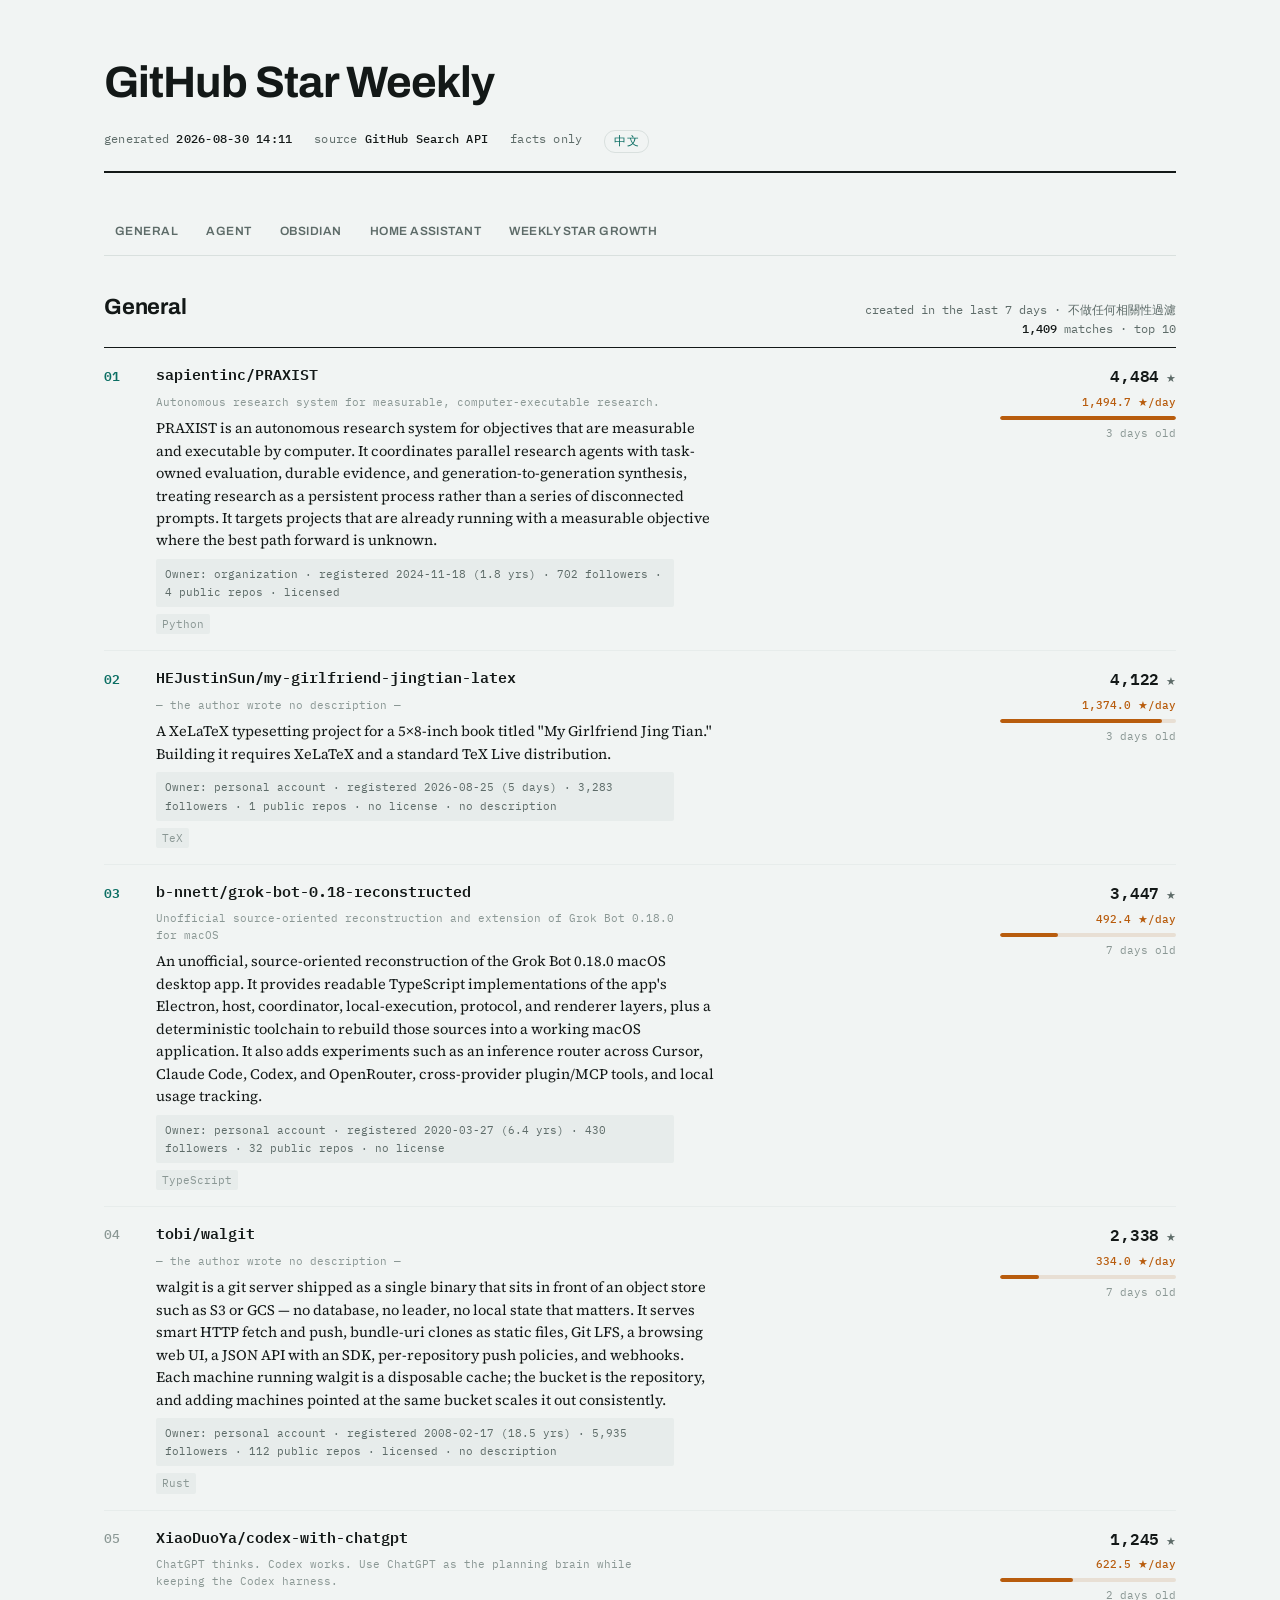
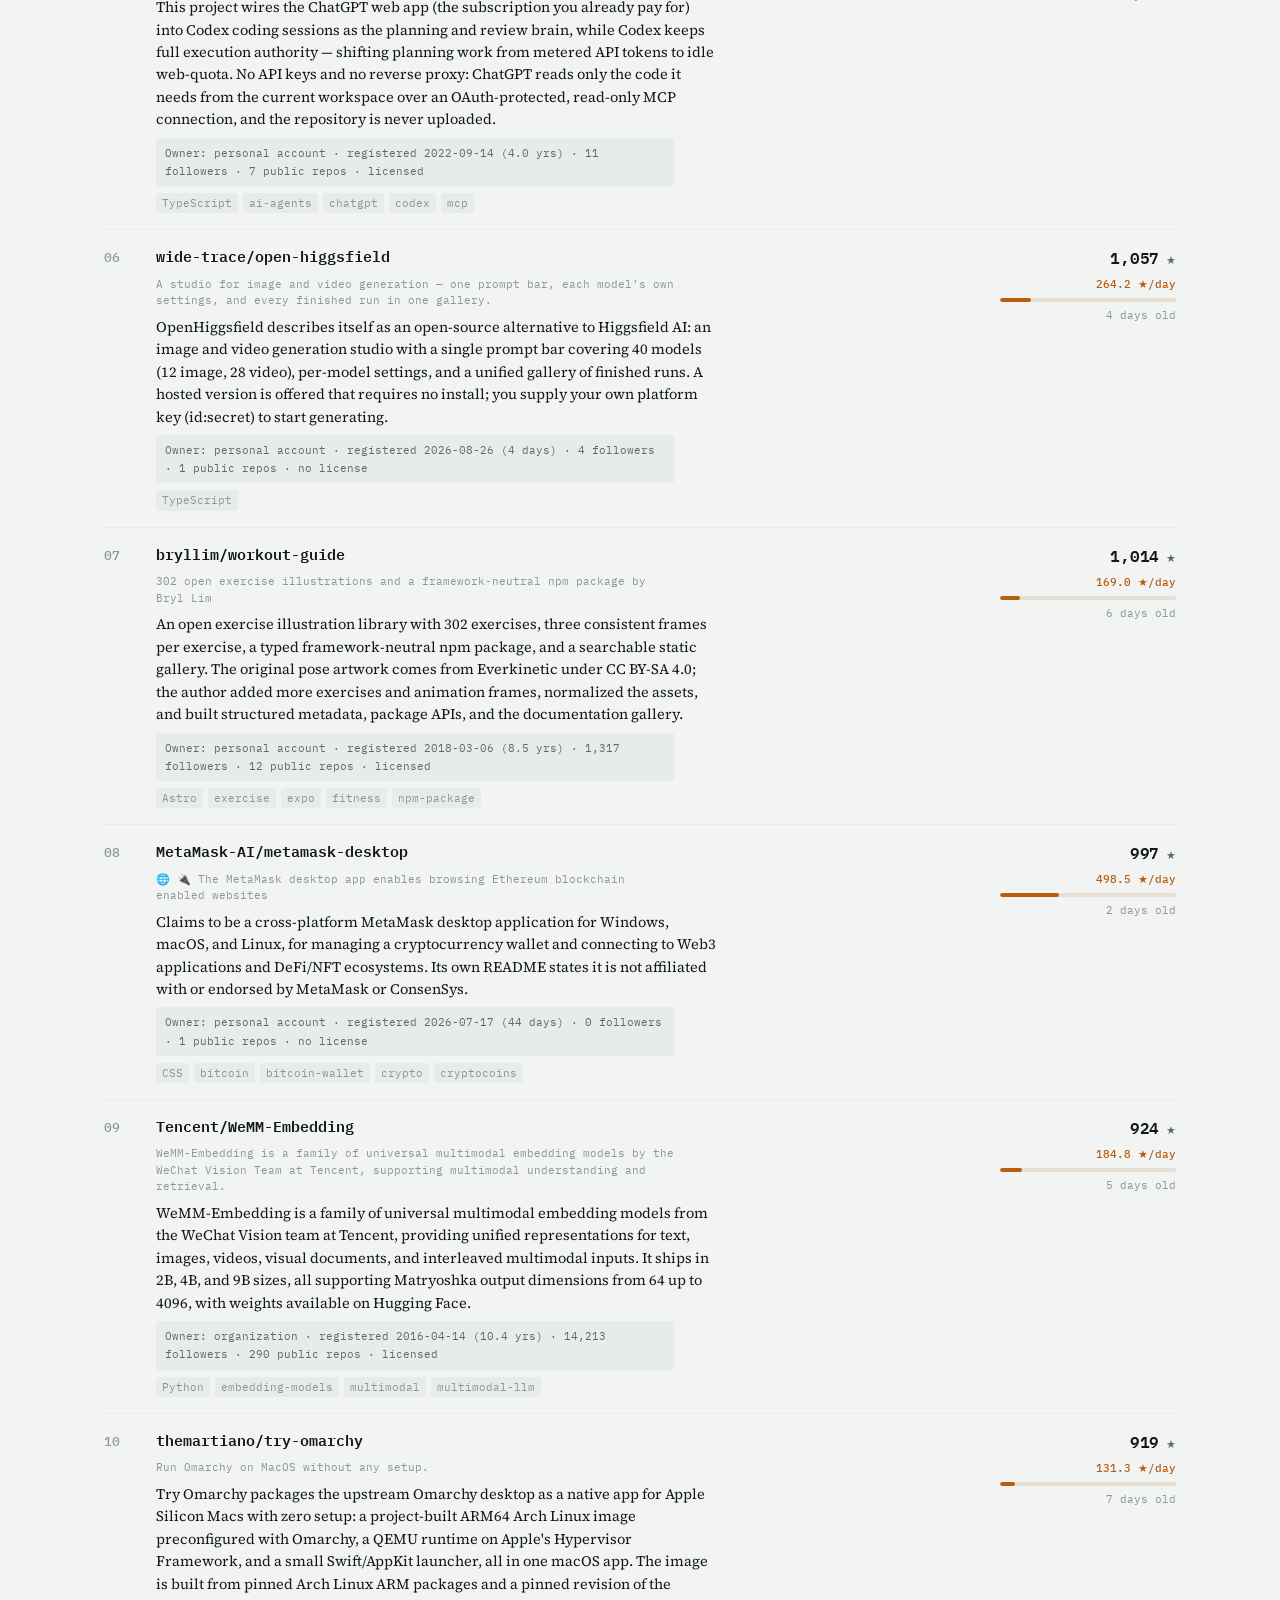
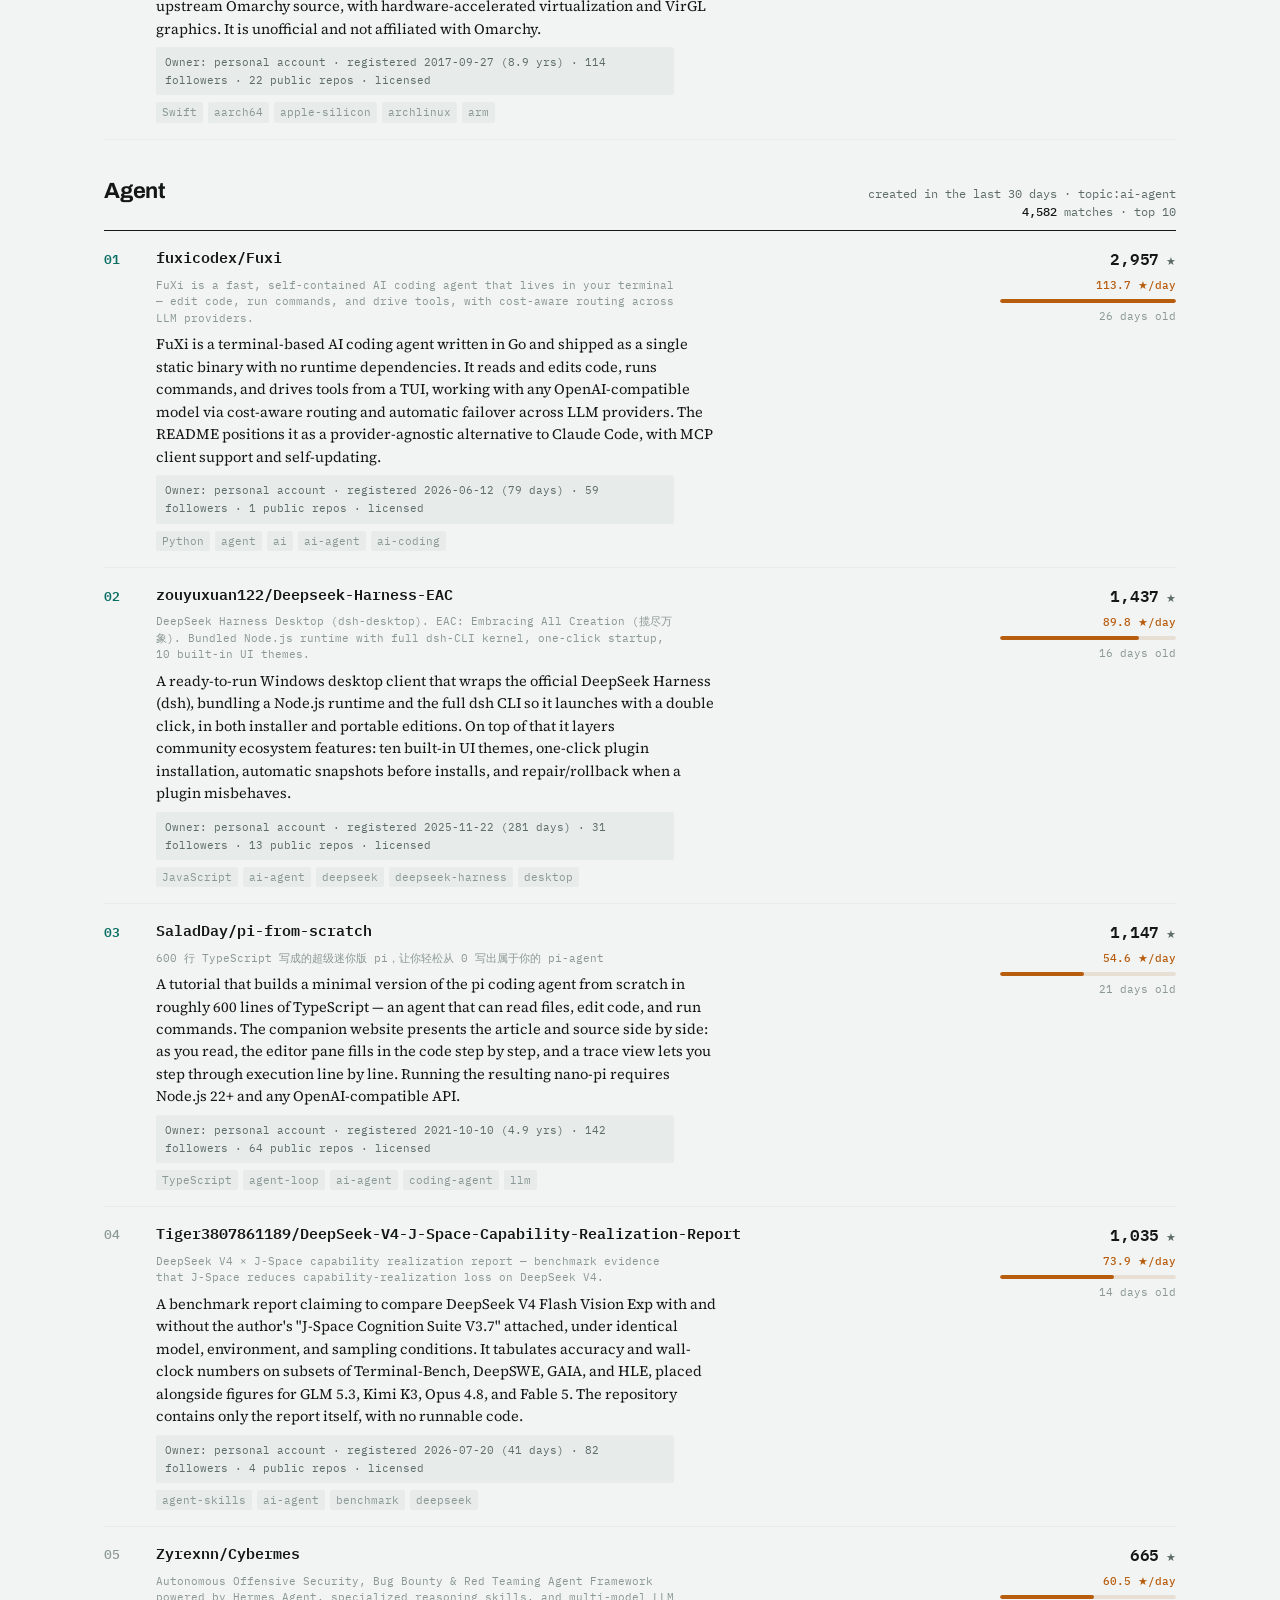
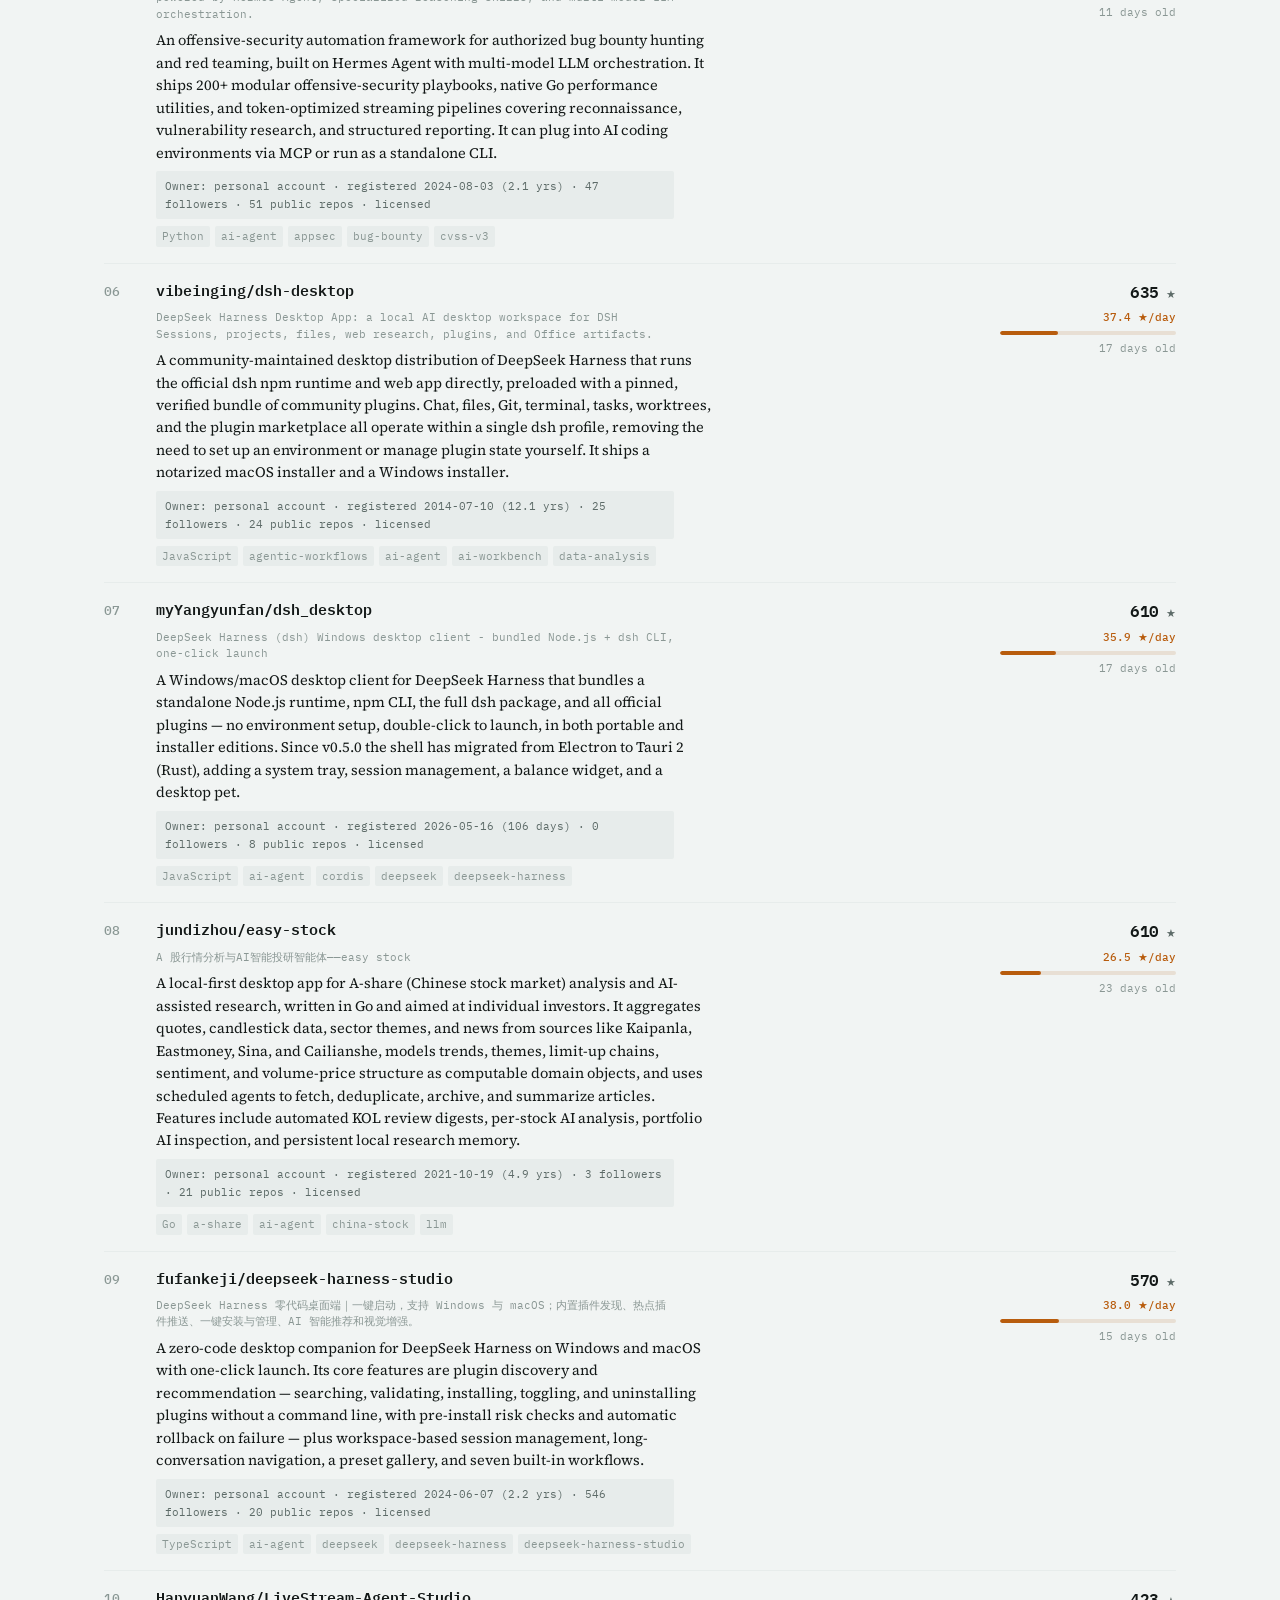
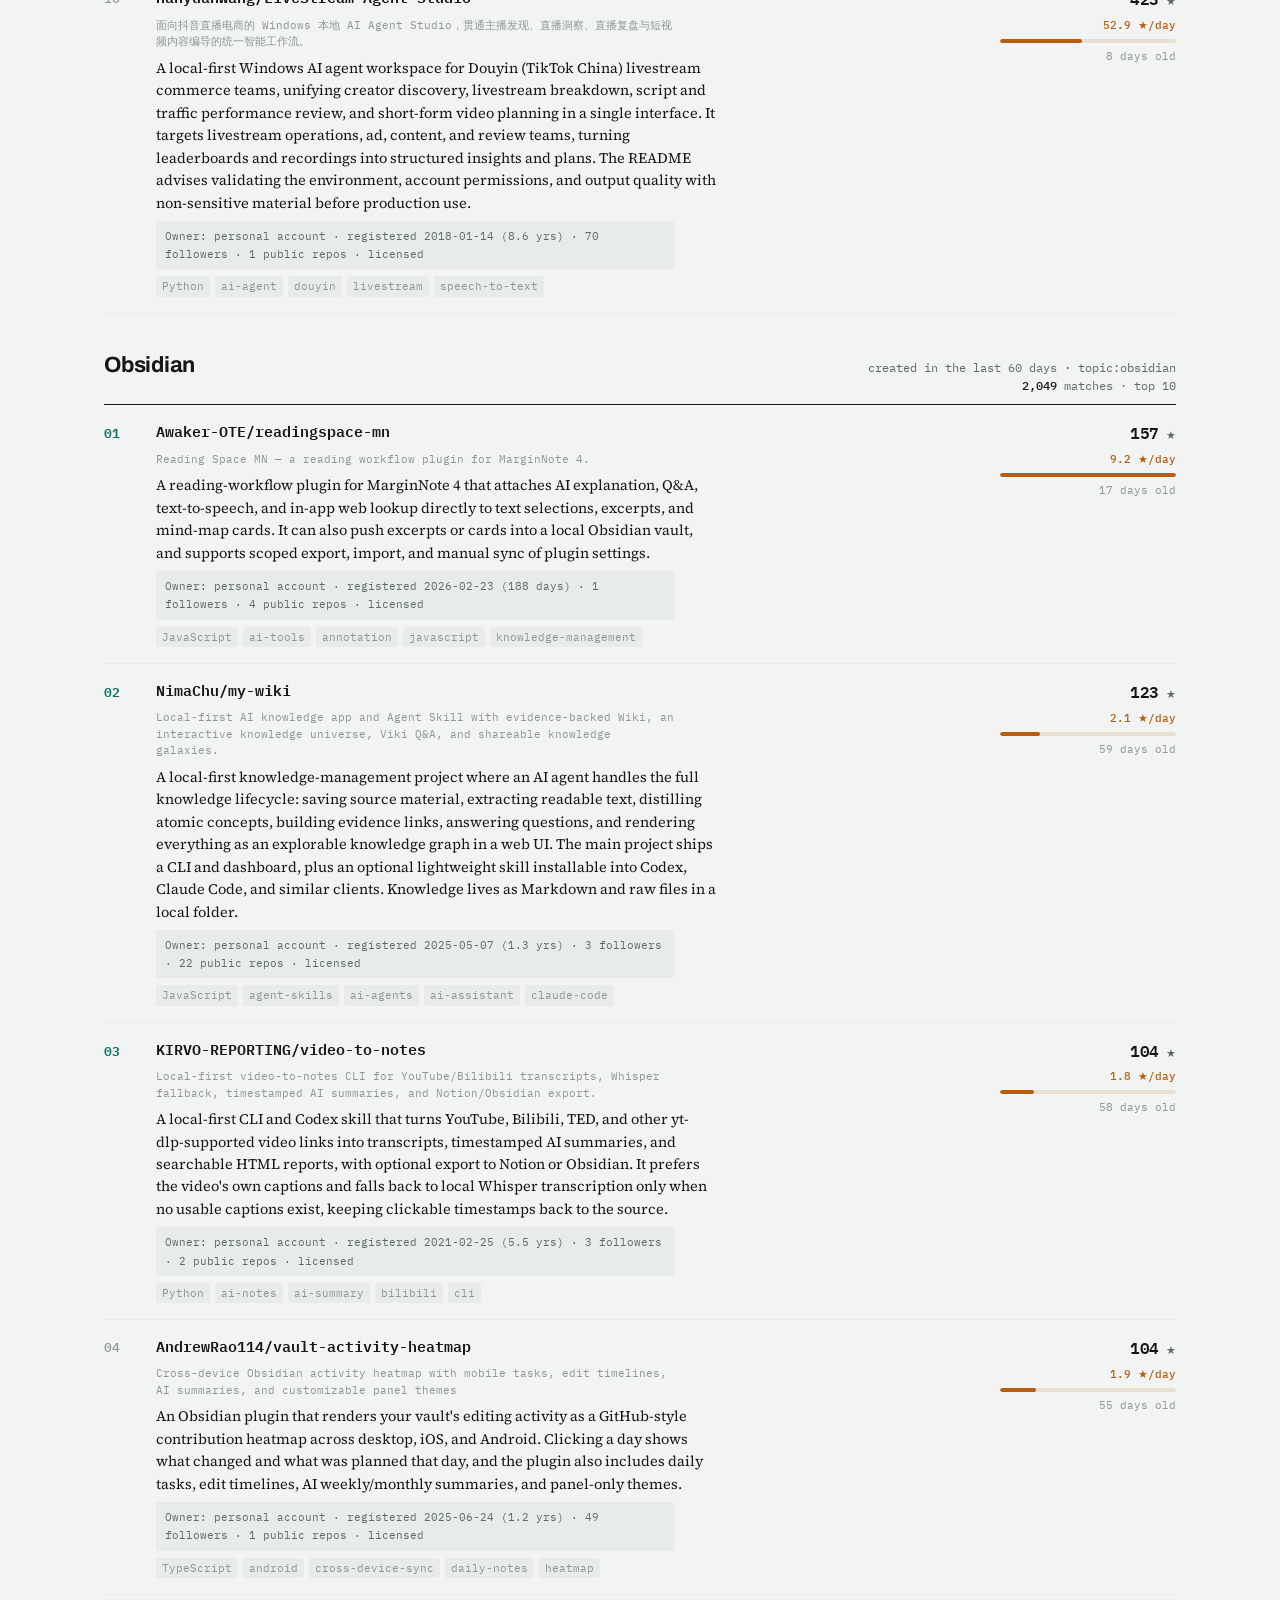
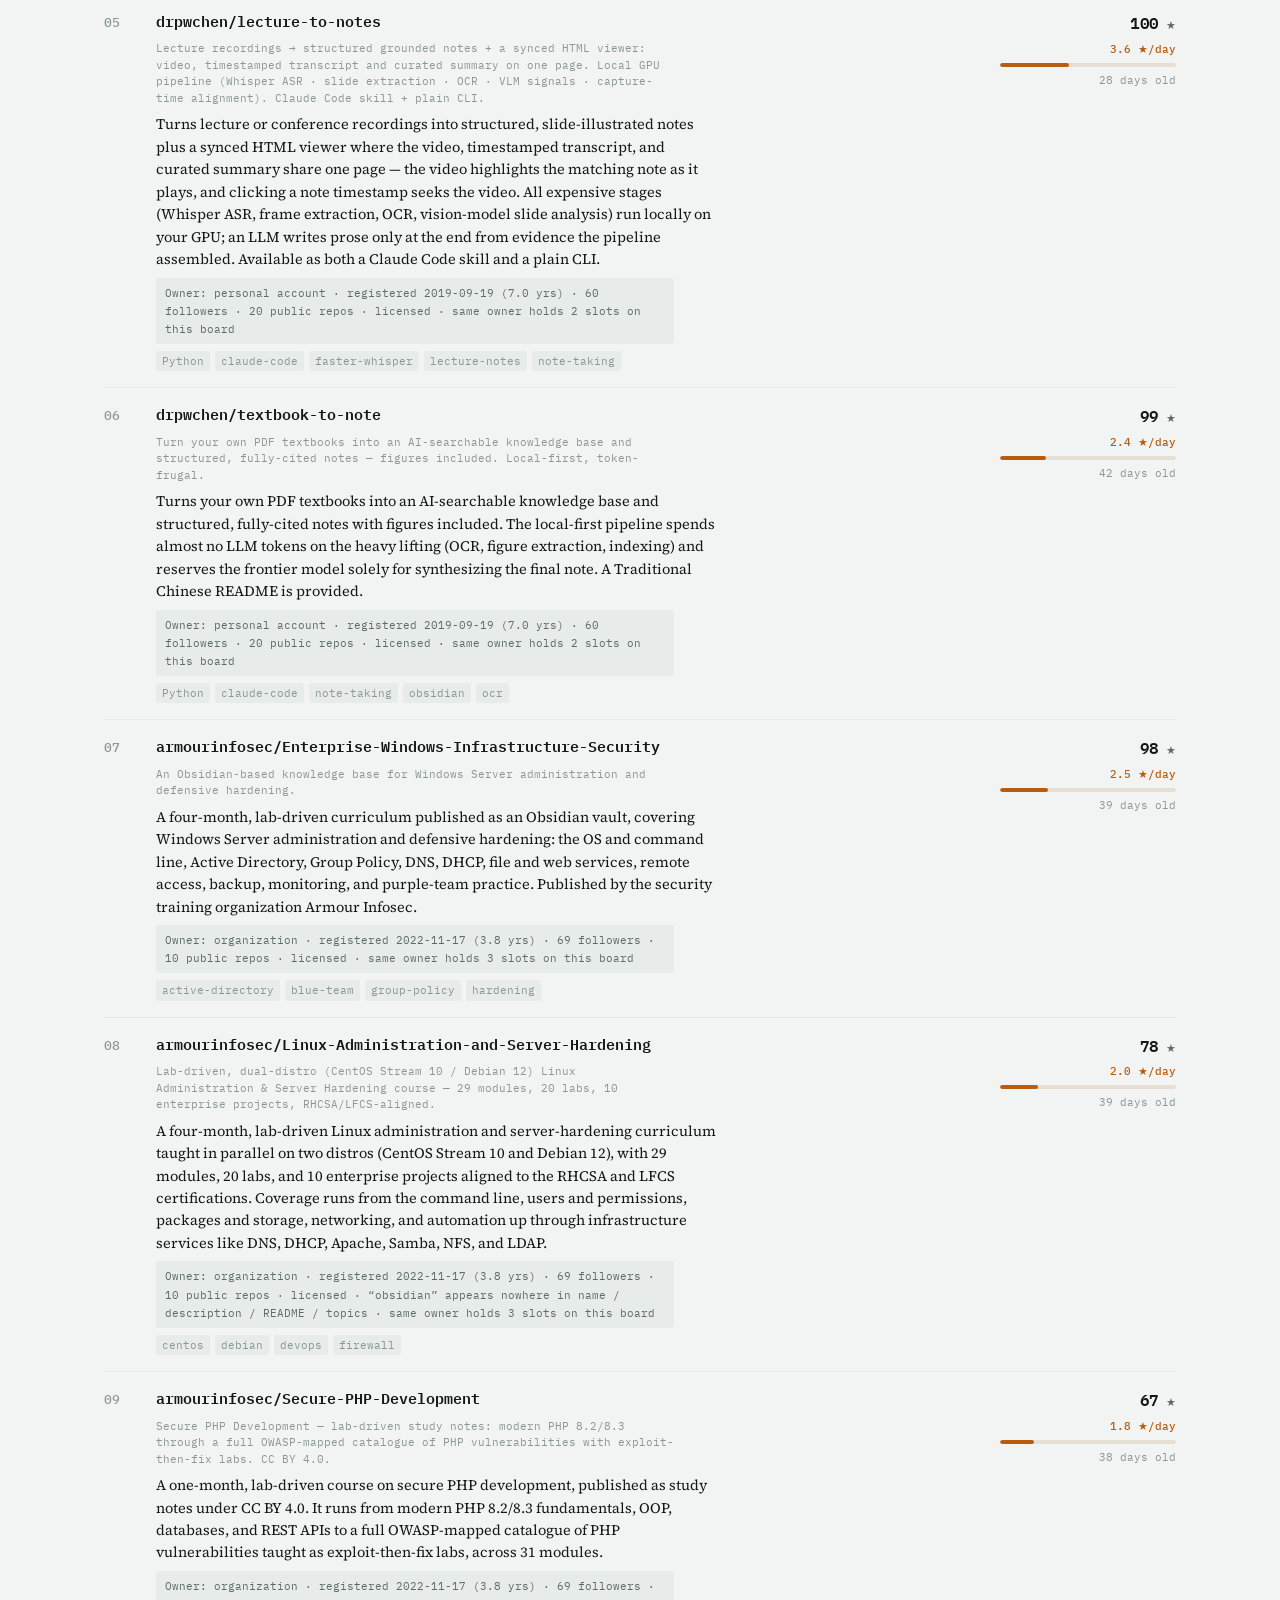
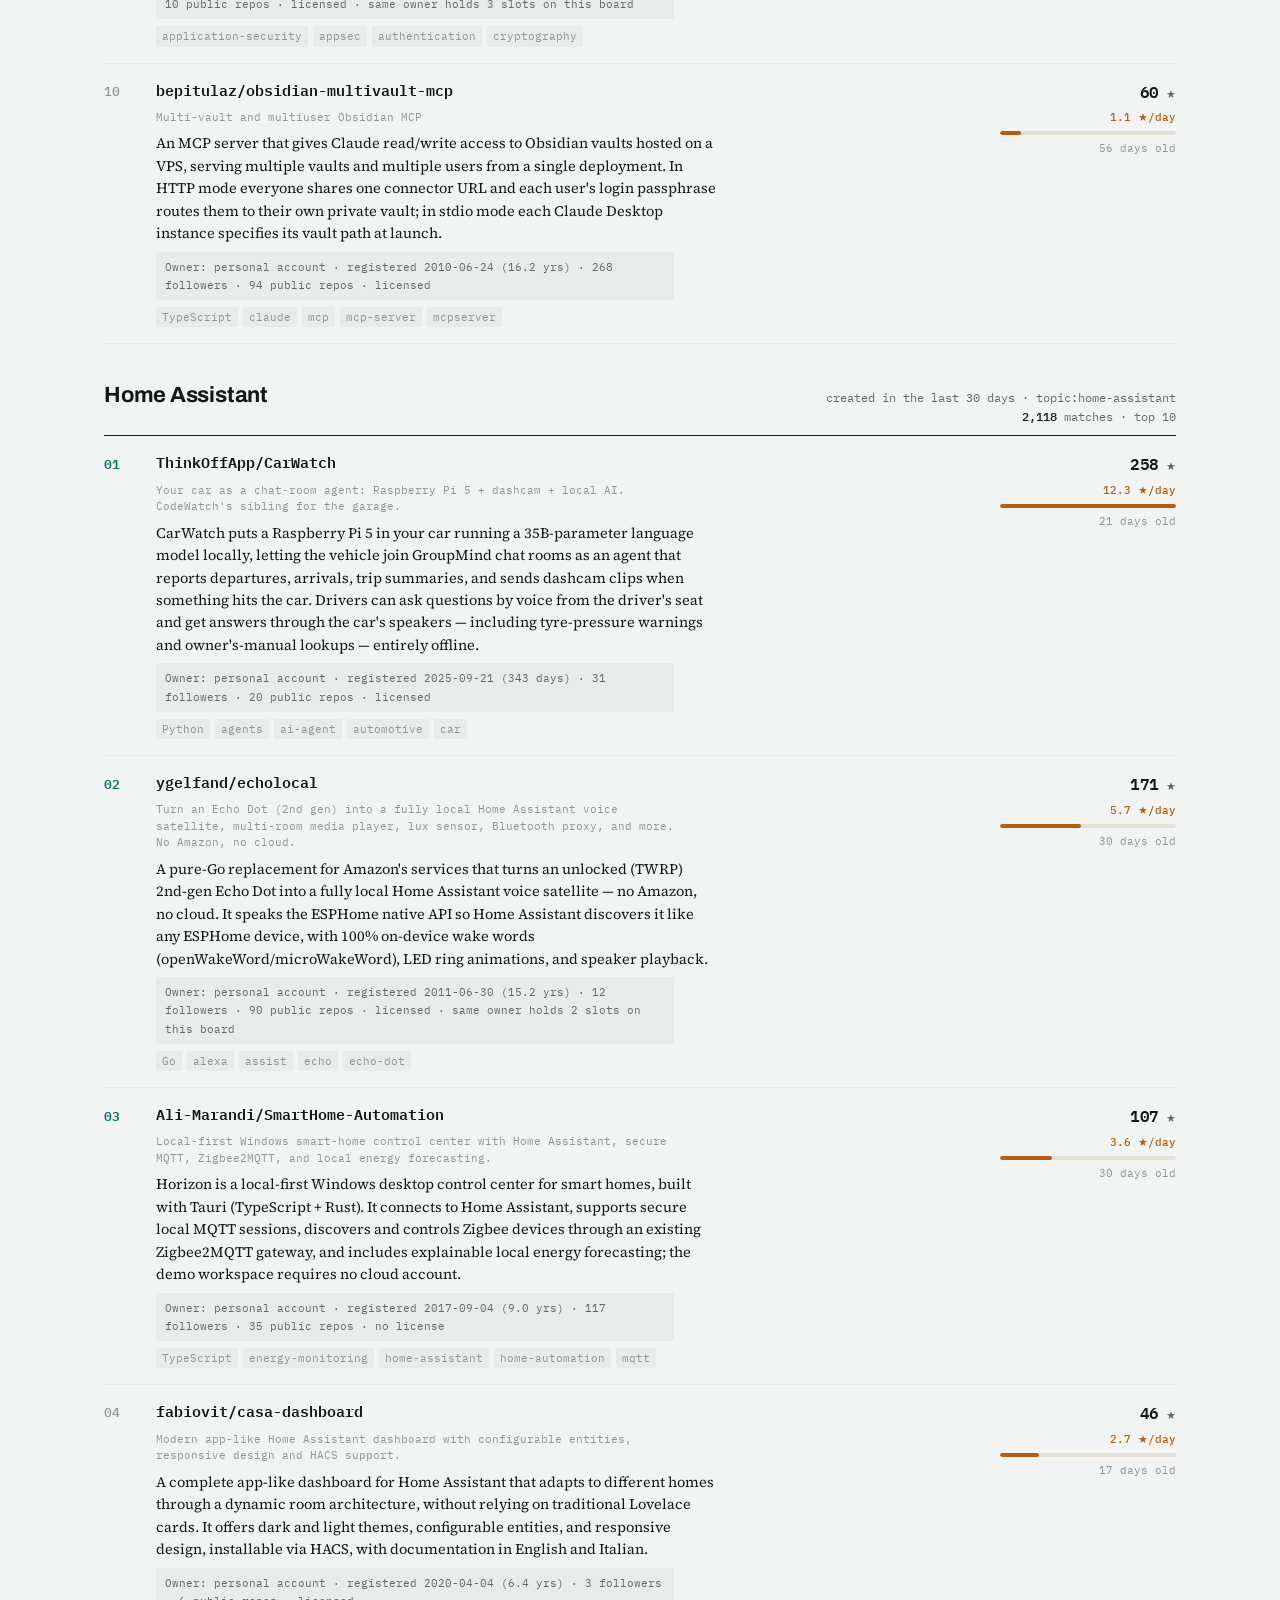
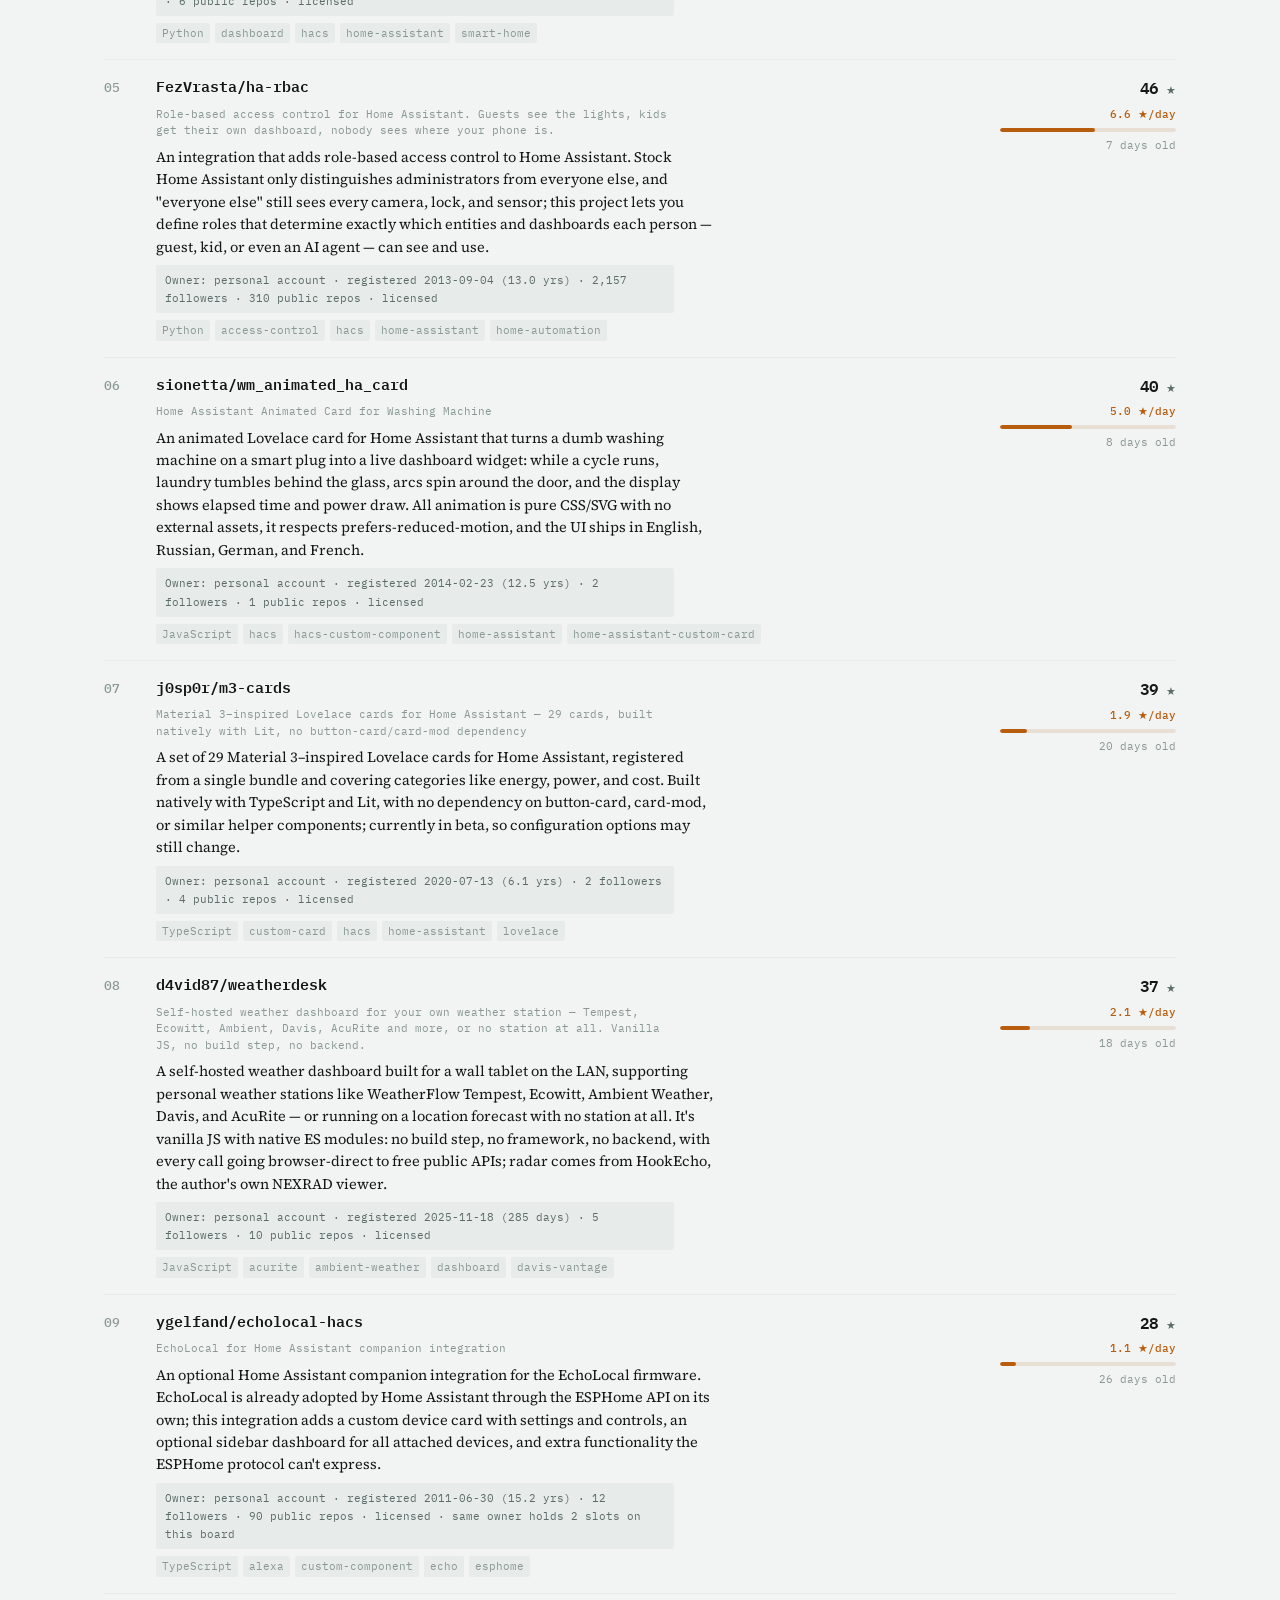
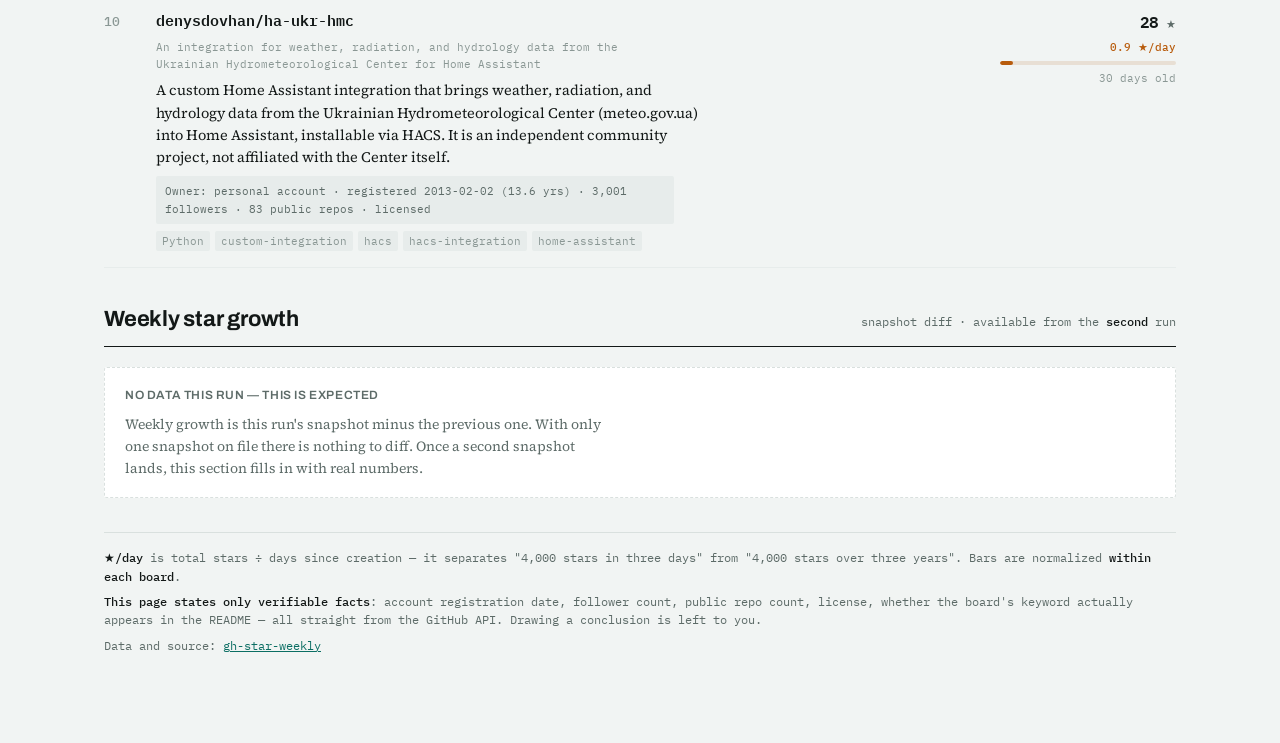
==== commit 785b029d: "雙語內容到位 + 三個可靠性修正 - annotate 加總預算 1500s：原本每批各自重試，最壞 80 分鐘比改之前還糟 - 每批上限 300s（mb 實測 96～105s，三倍餘裕） - 腳本改" ====
--- a/docs/index.html
+++ b/docs/index.html
@@ -1,9 +1,9 @@
 <!doctype html>
-<html lang="zh-Hant">
+<html lang="en">
 <head>
 <meta charset="utf-8">
 <meta name="viewport" content="width=device-width,initial-scale=1">
-<title>GitHub 星數週榜 2026-08-30</title>
+<title>GitHub Star Weekly 2026-08-30</title>
 <style>
 @import url("https://fonts.googleapis.com/css2?family=Archivo:wght@500;600;700&family=Source+Serif+4:opsz,wght@8..60,400;8..60,600&family=IBM+Plex+Mono:wght@400;500;600&display=swap");
 :root{
@@ -170,24 +170,30 @@
 th.num,td.num{text-align:right}
 td.up{color:var(--t-real);font-weight:600}
 footer a{color:var(--accent)}
+.mast .meta a.lang{color:var(--accent);text-decoration:none;font-weight:500;
+  border:1px solid var(--rule);padding:1px 9px;border-radius:11px}
+.mast .meta a.lang:hover{background:var(--accent-soft)}
+.mast .meta a.lang:focus-visible{outline:2px solid var(--accent);outline-offset:2px}
 
 </style>
 </head>
 <body>
 <div class="wrap">
   <header class="mast">
-    <h1>GitHub 星數週榜</h1>
+    <h1>GitHub Star Weekly</h1>
     <div class="meta">
-      <span>產出 <b>2026-08-30 14:11</b></span>
-      <span>來源 <b>GitHub Search API</b></span>
-      <span>公開版</span>
+      <span>generated <b>2026-08-30 14:11</b></span>
+      <span>source <b>GitHub Search API</b></span>
+      <span>facts only</span>
+      <a class="lang" href="/gh-star-weekly/zh/">中文</a>
     </div>
     
   </header>
-  <nav><a href="#misc">大雜燴</a><a href="#agent">Agent</a><a href="#obsidian">Obsidian</a><a href="#ha">Home Assistant</a><a href="#growth">成長榜</a></nav>
+  <nav><a href="#misc">General</a><a href="#agent">Agent</a><a href="#obsidian">Obsidian</a><a href="#ha">Home Assistant</a><a href="#growth">Weekly star growth</a></nav>
   <section id="misc">
-    <div class="sechead"><h2>大雜燴</h2>
-      <div class="q">近 7 天建立 · 不做任何相關性過濾<br>命中 <b>1,409</b> 個 · 取前 10</div>
+    <div class="sechead"><h2>General</h2>
+      <div class="q">created in the last 7 days · 不做任何相關性過濾<br>
+        <b>1,409</b> matches · top 10</div>
     </div>
     <div class="rows">
       <div class="row">
@@ -198,16 +204,16 @@
             
           </div>
           <div class="origdesc">Autonomous research system for measurable, computer-executable research.</div>
-          <div class="what">Praxist 是一套自主研究系統，用於可量測、可由電腦執行的研究任務。它協調並行的研究節點、以任務為單位的評估、可留存的證據，以及跨世代的結果綜合，把研究視為持續進行的流程而非一次性的提示。安裝時由本機精靈完成 Fair Source 授權、使用者條款、執行環境設定與憑證遮罩等首次設定。</div>
-          
-          <div class="facts">擁有者 組織 · 註冊 2024-11-18（1.8 年） · 702 followers · 4 個公開 repo · 有授權條款</div>
+          <div class="what">PRAXIST is an autonomous research system for objectives that are measurable and executable by computer. It coordinates parallel research agents with task-owned evaluation, durable evidence, and generation-to-generation synthesis, treating research as a persistent process rather than a series of disconnected prompts. It targets projects that are already running with a measurable objective where the best path forward is unknown.</div>
+          
+          <div class="facts">Owner: organization · registered 2024-11-18 (1.8 yrs) · 702 followers · 4 public repos · licensed</div>
           <div class="chips"><span class="chip">Python</span></div>
         </div>
         <div class="data">
           <div class="stars">4,484<span> ★</span></div>
-          <div class="vel">1,494.7 ★/天</div>
+          <div class="vel">1,494.7 ★/day</div>
           <div class="bar"><i style="width:100.0%"></i></div>
-          <div class="age">建立 3 天</div>
+          <div class="age">3 days old</div>
         </div>
       </div>
       <div class="row">
@@ -217,17 +223,17 @@
             <a href="https://github.com/HEJustinSun/my-girlfriend-jingtian-latex" target="_blank" rel="noopener">HEJustinSun/my-girlfriend-jingtian-latex</a>
             
           </div>
-          <div class="origdesc">— 作者沒有寫任何 description —</div>
-          <div class="what">這是一個 5x8 英寸的 XeLaTeX 排版工程，倉庫名為「我的女友景甜」。編譯需要 XeLaTeX 與標準 TeX Live 發行版。倉庫沒有描述、沒有授權檔。</div>
-          
-          <div class="facts">擁有者 個人帳號 · 註冊 2026-08-25（5 天） · 3,283 followers · 1 個公開 repo · 無授權條款 · 無 description</div>
+          <div class="origdesc">— the author wrote no description —</div>
+          <div class="what">A XeLaTeX typesetting project for a 5×8-inch book titled &quot;My Girlfriend Jing Tian.&quot; Building it requires XeLaTeX and a standard TeX Live distribution.</div>
+          
+          <div class="facts">Owner: personal account · registered 2026-08-25 (5 days) · 3,283 followers · 1 public repos · no license · no description</div>
           <div class="chips"><span class="chip">TeX</span></div>
         </div>
         <div class="data">
           <div class="stars">4,122<span> ★</span></div>
-          <div class="vel">1,374.0 ★/天</div>
+          <div class="vel">1,374.0 ★/day</div>
           <div class="bar"><i style="width:91.9%"></i></div>
-          <div class="age">建立 3 天</div>
+          <div class="age">3 days old</div>
         </div>
       </div>
       <div class="row">
@@ -238,16 +244,16 @@
             
           </div>
           <div class="origdesc">Unofficial source-oriented reconstruction and extension of Grok Bot 0.18.0 for macOS</div>
-          <div class="what">這是對已公開發行的 Grok Bot 0.18.0 macOS 應用所做的非官方、以原始碼為導向的重建，包含 Electron、host、coordinator、本地執行、協定與 renderer 各層界線的 TypeScript 實作，以及把這些原始碼重新編成可運作 macOS 應用的確定性工具鏈。另外附加了對 Cursor、Claude Code、Codex 與 OpenRouter 的推論路由、跨供應商的 plugin/MCP 工具，以及本地用量追蹤。與 xAI 無官方關聯。</div>
-          
-          <div class="facts">擁有者 個人帳號 · 註冊 2020-03-27（6.4 年） · 430 followers · 32 個公開 repo · 無授權條款</div>
+          <div class="what">An unofficial, source-oriented reconstruction of the Grok Bot 0.18.0 macOS desktop app. It provides readable TypeScript implementations of the app&#x27;s Electron, host, coordinator, local-execution, protocol, and renderer layers, plus a deterministic toolchain to rebuild those sources into a working macOS application. It also adds experiments such as an inference router across Cursor, Claude Code, Codex, and OpenRouter, cross-provider plugin/MCP tools, and local usage tracking.</div>
+          
+          <div class="facts">Owner: personal account · registered 2020-03-27 (6.4 yrs) · 430 followers · 32 public repos · no license</div>
           <div class="chips"><span class="chip">TypeScript</span></div>
         </div>
         <div class="data">
           <div class="stars">3,447<span> ★</span></div>
-          <div class="vel">492.4 ★/天</div>
+          <div class="vel">492.4 ★/day</div>
           <div class="bar"><i style="width:32.9%"></i></div>
-          <div class="age">建立 7 天</div>
+          <div class="age">7 days old</div>
         </div>
       </div>
       <div class="row">
@@ -257,17 +263,17 @@
             <a href="https://github.com/tobi/walgit" target="_blank" rel="noopener">tobi/walgit</a>
             
           </div>
-          <div class="origdesc">— 作者沒有寫任何 description —</div>
-          <div class="what">walgit 是一個單一二進位檔的 git server，前置於物件儲存之上，不需要資料庫、不需要主節點、也不保留有意義的本地狀態。指向 S3 或 GCS bucket 後即提供 smart HTTP（v0/v2）fetch 與 push、以靜態檔案供應的 bundle URI clone、Git LFS、瀏覽用 Web UI、附 SDK 的 JSON API、per-repository 推送政策與 webhooks。每台執行的機器都是可丟棄的快取，bucket 才是倉庫本體。</div>
-          
-          <div class="facts">擁有者 個人帳號 · 註冊 2008-02-17（18.5 年） · 5,935 followers · 112 個公開 repo · 有授權條款 · 無 description</div>
+          <div class="origdesc">— the author wrote no description —</div>
+          <div class="what">walgit is a git server shipped as a single binary that sits in front of an object store such as S3 or GCS — no database, no leader, no local state that matters. It serves smart HTTP fetch and push, bundle-uri clones as static files, Git LFS, a browsing web UI, a JSON API with an SDK, per-repository push policies, and webhooks. Each machine running walgit is a disposable cache; the bucket is the repository, and adding machines pointed at the same bucket scales it out consistently.</div>
+          
+          <div class="facts">Owner: personal account · registered 2008-02-17 (18.5 yrs) · 5,935 followers · 112 public repos · licensed · no description</div>
           <div class="chips"><span class="chip">Rust</span></div>
         </div>
         <div class="data">
           <div class="stars">2,338<span> ★</span></div>
-          <div class="vel">334.0 ★/天</div>
+          <div class="vel">334.0 ★/day</div>
           <div class="bar"><i style="width:22.3%"></i></div>
-          <div class="age">建立 7 天</div>
+          <div class="age">7 days old</div>
         </div>
       </div>
       <div class="row">
@@ -278,16 +284,16 @@
             
           </div>
           <div class="origdesc">ChatGPT thinks. Codex works. Use ChatGPT as the planning brain while keeping the Codex harness.</div>
-          <div class="what">這個專案把 ChatGPT 網頁版當成 Codex 編碼會話的規劃與審查端，執行動作仍留在 Codex。它透過一條受 OAuth 保護的唯讀 MCP 橋接，讓 ChatGPT 按需讀取工作區中需要的程式碼片段，不上傳整個倉庫。不使用 API Key，也不架反向代理。</div>
-          
-          <div class="facts">擁有者 個人帳號 · 註冊 2022-09-14（4.0 年） · 11 followers · 7 個公開 repo · 有授權條款</div>
+          <div class="what">This project wires the ChatGPT web app (the subscription you already pay for) into Codex coding sessions as the planning and review brain, while Codex keeps full execution authority — shifting planning work from metered API tokens to idle web-quota. No API keys and no reverse proxy: ChatGPT reads only the code it needs from the current workspace over an OAuth-protected, read-only MCP connection, and the repository is never uploaded.</div>
+          
+          <div class="facts">Owner: personal account · registered 2022-09-14 (4.0 yrs) · 11 followers · 7 public repos · licensed</div>
           <div class="chips"><span class="chip">TypeScript</span><span class="chip">ai-agents</span><span class="chip">chatgpt</span><span class="chip">codex</span><span class="chip">mcp</span></div>
         </div>
         <div class="data">
           <div class="stars">1,245<span> ★</span></div>
-          <div class="vel">622.5 ★/天</div>
+          <div class="vel">622.5 ★/day</div>
           <div class="bar"><i style="width:41.6%"></i></div>
-          <div class="age">建立 2 天</div>
+          <div class="age">2 days old</div>
         </div>
       </div>
       <div class="row">
@@ -298,16 +304,16 @@
             
           </div>
           <div class="origdesc">A studio for image and video generation — one prompt bar, each model’s own settings, and every finished run in one gallery.</div>
-          <div class="what">OpenHiggsfield 自述為 Higgsfield AI 的開源替代品，提供一個統一的提示列、各模型各自的設定，以及集中存放完成結果的圖庫，號稱涵蓋 12 個圖像與 28 個影片共 40 個模型。專案同時提供線上託管版本，使用者需在該站填入自己的平台金鑰（id:secret）才能開始生成。</div>
-          
-          <div class="facts">擁有者 個人帳號 · 註冊 2026-08-26（4 天） · 4 followers · 1 個公開 repo · 無授權條款</div>
+          <div class="what">OpenHiggsfield describes itself as an open-source alternative to Higgsfield AI: an image and video generation studio with a single prompt bar covering 40 models (12 image, 28 video), per-model settings, and a unified gallery of finished runs. A hosted version is offered that requires no install; you supply your own platform key (id:secret) to start generating.</div>
+          
+          <div class="facts">Owner: personal account · registered 2026-08-26 (4 days) · 4 followers · 1 public repos · no license</div>
           <div class="chips"><span class="chip">TypeScript</span></div>
         </div>
         <div class="data">
           <div class="stars">1,057<span> ★</span></div>
-          <div class="vel">264.2 ★/天</div>
+          <div class="vel">264.2 ★/day</div>
           <div class="bar"><i style="width:17.7%"></i></div>
-          <div class="age">建立 4 天</div>
+          <div class="age">4 days old</div>
         </div>
       </div>
       <div class="row">
@@ -318,16 +324,16 @@
             
           </div>
           <div class="origdesc">302 open exercise illustrations and a framework-neutral npm package by Bryl Lim</div>
-          <div class="what">Workout Guide 是一套開放的健身動作插圖庫，收錄 302 個動作、每個動作三個一致的分解圖，並附帶一個型別完整、不綁定框架的 npm 套件與可搜尋的靜態圖庫網站。原始姿勢圖來自 Everkinetic（CC BY-SA 4.0），作者在此基礎上增補動作與動畫影格、正規化素材、補上結構化中繼資料與套件 API。倉庫是 npm workspace 的 monorepo。</div>
-          
-          <div class="facts">擁有者 個人帳號 · 註冊 2018-03-06（8.5 年） · 1,317 followers · 12 個公開 repo · 有授權條款</div>
+          <div class="what">An open exercise illustration library with 302 exercises, three consistent frames per exercise, a typed framework-neutral npm package, and a searchable static gallery. The original pose artwork comes from Everkinetic under CC BY-SA 4.0; the author added more exercises and animation frames, normalized the assets, and built structured metadata, package APIs, and the documentation gallery.</div>
+          
+          <div class="facts">Owner: personal account · registered 2018-03-06 (8.5 yrs) · 1,317 followers · 12 public repos · licensed</div>
           <div class="chips"><span class="chip">Astro</span><span class="chip">exercise</span><span class="chip">expo</span><span class="chip">fitness</span><span class="chip">npm-package</span></div>
         </div>
         <div class="data">
           <div class="stars">1,014<span> ★</span></div>
-          <div class="vel">169.0 ★/天</div>
+          <div class="vel">169.0 ★/day</div>
           <div class="bar"><i style="width:11.3%"></i></div>
-          <div class="age">建立 6 天</div>
+          <div class="age">6 days old</div>
         </div>
       </div>
       <div class="row">
@@ -338,16 +344,16 @@
             
           </div>
           <div class="origdesc">🌐 🔌 The MetaMask desktop app enables browsing Ethereum blockchain enabled websites</div>
-          <div class="what">自述為 Windows、macOS 與 Linux 的跨平台桌面應用，用於管理加密貨幣錢包、與 Web3 應用互動並存取 DeFi 與 NFT 生態。列出的功能包含 Ethereum 錢包與 ERC-20／ERC-721 資產管理、內建 Web3 provider。README 中聲明本專案與 ConsenSys 無關聯、未獲官方背書。</div>
-          
-          <div class="facts">擁有者 個人帳號 · 註冊 2026-07-17（44 天） · 0 followers · 1 個公開 repo · 無授權條款</div>
+          <div class="what">Claims to be a cross-platform MetaMask desktop application for Windows, macOS, and Linux, for managing a cryptocurrency wallet and connecting to Web3 applications and DeFi/NFT ecosystems. Its own README states it is not affiliated with or endorsed by MetaMask or ConsenSys.</div>
+          
+          <div class="facts">Owner: personal account · registered 2026-07-17 (44 days) · 0 followers · 1 public repos · no license</div>
           <div class="chips"><span class="chip">CSS</span><span class="chip">bitcoin</span><span class="chip">bitcoin-wallet</span><span class="chip">crypto</span><span class="chip">cryptocoins</span></div>
         </div>
         <div class="data">
           <div class="stars">997<span> ★</span></div>
-          <div class="vel">498.5 ★/天</div>
+          <div class="vel">498.5 ★/day</div>
           <div class="bar"><i style="width:33.4%"></i></div>
-          <div class="age">建立 2 天</div>
+          <div class="age">2 days old</div>
         </div>
       </div>
       <div class="row">
@@ -358,16 +364,16 @@
             
           </div>
           <div class="origdesc">WeMM-Embedding is a family of universal multimodal embedding models by the WeChat Vision Team at Tencent, supporting multimodal understanding and retrieval.</div>
-          <div class="what">WeMM-Embedding 是騰訊微信視覺團隊開發的通用多模態嵌入模型家族，為文字、圖片、影片、視覺文件與交錯的多模態輸入提供統一表示。目前釋出 2B、4B、9B 三種規模，皆支援 Matryoshka 多維度輸出（64 到 4096 不等），模型權重在 Hugging Face 上提供。</div>
-          
-          <div class="facts">擁有者 組織 · 註冊 2016-04-14（10.4 年） · 14,213 followers · 290 個公開 repo · 有授權條款</div>
+          <div class="what">WeMM-Embedding is a family of universal multimodal embedding models from the WeChat Vision team at Tencent, providing unified representations for text, images, videos, visual documents, and interleaved multimodal inputs. It ships in 2B, 4B, and 9B sizes, all supporting Matryoshka output dimensions from 64 up to 4096, with weights available on Hugging Face.</div>
+          
+          <div class="facts">Owner: organization · registered 2016-04-14 (10.4 yrs) · 14,213 followers · 290 public repos · licensed</div>
           <div class="chips"><span class="chip">Python</span><span class="chip">embedding-models</span><span class="chip">multimodal</span><span class="chip">multimodal-llm</span></div>
         </div>
         <div class="data">
           <div class="stars">924<span> ★</span></div>
-          <div class="vel">184.8 ★/天</div>
+          <div class="vel">184.8 ★/day</div>
           <div class="bar"><i style="width:12.4%"></i></div>
-          <div class="age">建立 5 天</div>
+          <div class="age">5 days old</div>
         </div>
       </div>
       <div class="row">
@@ -378,23 +384,24 @@
             
           </div>
           <div class="origdesc">Run Omarchy on MacOS without any setup.</div>
-          <div class="what">Try Omarchy 把上游 Omarchy 桌面環境包成 Apple Silicon Mac 上可原生執行的硬體加速應用。它整合了專案自建的 ARM64 Arch Linux 映像（配置 Omarchy Quattro）、使用 Apple Hypervisor Framework 的 QEMU 執行環境，以及一個 Swift/AppKit 啟動器。映像由固定版本的 Arch Linux ARM 套件與固定 revision 的上游原始碼建置，暫時性修補以嚴格雜湊列舉。README 聲明與 Omarchy 官方無關聯。</div>
-          
-          <div class="facts">擁有者 個人帳號 · 註冊 2017-09-27（8.9 年） · 114 followers · 22 個公開 repo · 有授權條款</div>
+          <div class="what">Try Omarchy packages the upstream Omarchy desktop as a native app for Apple Silicon Macs with zero setup: a project-built ARM64 Arch Linux image preconfigured with Omarchy, a QEMU runtime on Apple&#x27;s Hypervisor Framework, and a small Swift/AppKit launcher, all in one macOS app. The image is built from pinned Arch Linux ARM packages and a pinned revision of the upstream Omarchy source, with hardware-accelerated virtualization and VirGL graphics. It is unofficial and not affiliated with Omarchy.</div>
+          
+          <div class="facts">Owner: personal account · registered 2017-09-27 (8.9 yrs) · 114 followers · 22 public repos · licensed</div>
           <div class="chips"><span class="chip">Swift</span><span class="chip">aarch64</span><span class="chip">apple-silicon</span><span class="chip">archlinux</span><span class="chip">arm</span></div>
         </div>
         <div class="data">
           <div class="stars">919<span> ★</span></div>
-          <div class="vel">131.3 ★/天</div>
+          <div class="vel">131.3 ★/day</div>
           <div class="bar"><i style="width:8.8%"></i></div>
-          <div class="age">建立 7 天</div>
+          <div class="age">7 days old</div>
         </div>
       </div>
     </div>
   </section>
   <section id="agent">
     <div class="sechead"><h2>Agent</h2>
-      <div class="q">近 30 天建立 · topic:ai-agent<br>命中 <b>4,582</b> 個 · 取前 10</div>
+      <div class="q">created in the last 30 days · topic:ai-agent<br>
+        <b>4,582</b> matches · top 10</div>
     </div>
     <div class="rows">
       <div class="row">
@@ -405,16 +412,16 @@
             
           </div>
           <div class="origdesc">FuXi is a fast, self-contained AI coding agent that lives in your terminal — edit code, run commands, and drive tools, with cost-aware routing across LLM providers.</div>
-          <div class="what">FuXi 是一個常駐終端機的 AI 編碼代理，可讀取程式碼、編輯檔案、執行指令並在 TUI 中驅動工具，支援跨 LLM 供應商的成本感知路由與自動故障轉移。README 表示它以 Go 撰寫、以單一靜態二進位檔發行、無執行期相依，並自述為與供應商無關的 Claude Code 替代品，同時是 MCP 客戶端。</div>
-          
-          <div class="facts">擁有者 個人帳號 · 註冊 2026-06-12（79 天） · 59 followers · 1 個公開 repo · 有授權條款</div>
+          <div class="what">FuXi is a terminal-based AI coding agent written in Go and shipped as a single static binary with no runtime dependencies. It reads and edits code, runs commands, and drives tools from a TUI, working with any OpenAI-compatible model via cost-aware routing and automatic failover across LLM providers. The README positions it as a provider-agnostic alternative to Claude Code, with MCP client support and self-updating.</div>
+          
+          <div class="facts">Owner: personal account · registered 2026-06-12 (79 days) · 59 followers · 1 public repos · licensed</div>
           <div class="chips"><span class="chip">Python</span><span class="chip">agent</span><span class="chip">ai</span><span class="chip">ai-agent</span><span class="chip">ai-coding</span></div>
         </div>
         <div class="data">
           <div class="stars">2,957<span> ★</span></div>
-          <div class="vel">113.7 ★/天</div>
+          <div class="vel">113.7 ★/day</div>
           <div class="bar"><i style="width:100.0%"></i></div>
-          <div class="age">建立 26 天</div>
+          <div class="age">26 days old</div>
         </div>
       </div>
       <div class="row">
@@ -425,16 +432,16 @@
             
           </div>
           <div class="origdesc">DeepSeek Harness Desktop (dsh-desktop). EAC: Embracing All Creation (揽尽万象). Bundled Node.js runtime with full dsh-CLI kernel, one-click startup, 10 built-in UI themes.</div>
-          <div class="what">把官方 deepseek-ai/deepseek-harness（@deepseek-ai/dsh）封裝為 Windows 桌面客戶端，內建 Node.js 執行環境、npm CLI 與 dsh，提供安裝版與可攜版。附加功能包含原生桌面視窗與系統匣、獨立的 web-desktop profile、插件安裝前自動快照與異常回滾、10 款內建皮膚，以及檔案樹、行級 diff、持久終端與本機連接埠預覽。</div>
-          
-          <div class="facts">擁有者 個人帳號 · 註冊 2025-11-22（281 天） · 31 followers · 13 個公開 repo · 有授權條款</div>
+          <div class="what">A ready-to-run Windows desktop client that wraps the official DeepSeek Harness (dsh), bundling a Node.js runtime and the full dsh CLI so it launches with a double click, in both installer and portable editions. On top of that it layers community ecosystem features: ten built-in UI themes, one-click plugin installation, automatic snapshots before installs, and repair/rollback when a plugin misbehaves.</div>
+          
+          <div class="facts">Owner: personal account · registered 2025-11-22 (281 days) · 31 followers · 13 public repos · licensed</div>
           <div class="chips"><span class="chip">JavaScript</span><span class="chip">ai-agent</span><span class="chip">deepseek</span><span class="chip">deepseek-harness</span><span class="chip">desktop</span></div>
         </div>
         <div class="data">
           <div class="stars">1,437<span> ★</span></div>
-          <div class="vel">89.8 ★/天</div>
+          <div class="vel">89.8 ★/day</div>
           <div class="bar"><i style="width:79.0%"></i></div>
-          <div class="age">建立 16 天</div>
+          <div class="age">16 days old</div>
         </div>
       </div>
       <div class="row">
@@ -445,16 +452,16 @@
             
           </div>
           <div class="origdesc">600 行 TypeScript 写成的超级迷你版 pi，让你轻松从 0 写出属于你的 pi-agent</div>
-          <div class="what">這是一篇帶原始碼的教學專案，用約 600 行 TypeScript 從零寫出能讀檔、改程式、執行指令的 coding agent。網站把文章與程式碼並排呈現，閱讀推進時右側編輯器逐步補完程式碼，並附一個可逐行斷點的 Trace 追蹤工具，用來理解執行流程。執行需要 Node.js 22 以上與一個 OpenAI 相容 API。</div>
-          
-          <div class="facts">擁有者 個人帳號 · 註冊 2021-10-10（4.9 年） · 142 followers · 64 個公開 repo · 有授權條款</div>
+          <div class="what">A tutorial that builds a minimal version of the pi coding agent from scratch in roughly 600 lines of TypeScript — an agent that can read files, edit code, and run commands. The companion website presents the article and source side by side: as you read, the editor pane fills in the code step by step, and a trace view lets you step through execution line by line. Running the resulting nano-pi requires Node.js 22+ and any OpenAI-compatible API.</div>
+          
+          <div class="facts">Owner: personal account · registered 2021-10-10 (4.9 yrs) · 142 followers · 64 public repos · licensed</div>
           <div class="chips"><span class="chip">TypeScript</span><span class="chip">agent-loop</span><span class="chip">ai-agent</span><span class="chip">coding-agent</span><span class="chip">llm</span></div>
         </div>
         <div class="data">
           <div class="stars">1,147<span> ★</span></div>
-          <div class="vel">54.6 ★/天</div>
+          <div class="vel">54.6 ★/day</div>
           <div class="bar"><i style="width:48.0%"></i></div>
-          <div class="age">建立 21 天</div>
+          <div class="age">21 days old</div>
         </div>
       </div>
       <div class="row">
@@ -465,16 +472,16 @@
             
           </div>
           <div class="origdesc">DeepSeek V4 × J-Space capability realization report — benchmark evidence that J-Space reduces capability-realization loss on DeepSeek V4.</div>
-          <div class="what">這是一份評測報告倉庫，對比 DeepSeek V4 Flash Vision Exp 在有無 J-Space Cognition Suite V3.7 兩種情況下的表現，測試集包含 HLE、Terminal-Bench 2.1、DeepSWE 與 GAIA 的子集，並列出 GLM 5.3、Kimi K3 等模型的對照數字。方法宣稱同模型、同環境、同採樣，僅切換接入方式，並記錄準確率與牆鐘時間兩項指標。倉庫沒有程式碼。</div>
-          
-          <div class="facts">擁有者 個人帳號 · 註冊 2026-07-20（41 天） · 82 followers · 4 個公開 repo · 有授權條款</div>
+          <div class="what">A benchmark report claiming to compare DeepSeek V4 Flash Vision Exp with and without the author&#x27;s &quot;J-Space Cognition Suite V3.7&quot; attached, under identical model, environment, and sampling conditions. It tabulates accuracy and wall-clock numbers on subsets of Terminal-Bench, DeepSWE, GAIA, and HLE, placed alongside figures for GLM 5.3, Kimi K3, Opus 4.8, and Fable 5. The repository contains only the report itself, with no runnable code.</div>
+          
+          <div class="facts">Owner: personal account · registered 2026-07-20 (41 days) · 82 followers · 4 public repos · licensed</div>
           <div class="chips"><span class="chip">agent-skills</span><span class="chip">ai-agent</span><span class="chip">benchmark</span><span class="chip">deepseek</span></div>
         </div>
         <div class="data">
           <div class="stars">1,035<span> ★</span></div>
-          <div class="vel">73.9 ★/天</div>
+          <div class="vel">73.9 ★/day</div>
           <div class="bar"><i style="width:65.0%"></i></div>
-          <div class="age">建立 14 天</div>
+          <div class="age">14 days old</div>
         </div>
       </div>
       <div class="row">
@@ -485,16 +492,16 @@
             
           </div>
           <div class="origdesc">Autonomous Offensive Security, Bug Bounty &amp; Red Teaming Agent Framework powered by Hermes Agent, specialized reasoning skills, and multi-model LLM orchestration.</div>
-          <div class="what">Cybermes 是針對授權範圍內的 bug bounty、偵察、漏洞研究與結構化回報所設計的攻擊性資安助手與自動化框架。它結合以 Go 撰寫的效能工具、200 多個模組化攻擊性資安 playbook、針對 token 最佳化的串流管線，並完整支援 MCP，可透過 AI 助手呼叫或作為獨立 CLI 執行。</div>
-          
-          <div class="facts">擁有者 個人帳號 · 註冊 2024-08-03（2.1 年） · 47 followers · 51 個公開 repo · 有授權條款</div>
+          <div class="what">An offensive-security automation framework for authorized bug bounty hunting and red teaming, built on Hermes Agent with multi-model LLM orchestration. It ships 200+ modular offensive-security playbooks, native Go performance utilities, and token-optimized streaming pipelines covering reconnaissance, vulnerability research, and structured reporting. It can plug into AI coding environments via MCP or run as a standalone CLI.</div>
+          
+          <div class="facts">Owner: personal account · registered 2024-08-03 (2.1 yrs) · 47 followers · 51 public repos · licensed</div>
           <div class="chips"><span class="chip">Python</span><span class="chip">ai-agent</span><span class="chip">appsec</span><span class="chip">bug-bounty</span><span class="chip">cvss-v3</span></div>
         </div>
         <div class="data">
           <div class="stars">665<span> ★</span></div>
-          <div class="vel">60.5 ★/天</div>
+          <div class="vel">60.5 ★/day</div>
           <div class="bar"><i style="width:53.2%"></i></div>
-          <div class="age">建立 11 天</div>
+          <div class="age">11 days old</div>
         </div>
       </div>
       <div class="row">
@@ -505,16 +512,16 @@
             
           </div>
           <div class="origdesc">DeepSeek Harness Desktop App: a local AI desktop workspace for DSH Sessions, projects, files, web research, plugins, and Office artifacts.</div>
-          <div class="what">DSH Desktop 插件集成版是社群維護的桌面發行版，直接執行官方 DeepSeek Harness npm 執行環境與官方 dsh web app，並預裝一組固定版本、經過驗證的社群 bundle。對話、檔案、Git、終端、任務、Worktree 與插件市集都運行在同一個 DSH profile 中。macOS Apple Silicon 版有 Developer ID 簽章並完成 Apple 公證，Windows 提供 x64 安裝器。</div>
-          
-          <div class="facts">擁有者 個人帳號 · 註冊 2014-07-10（12.1 年） · 25 followers · 24 個公開 repo · 有授權條款</div>
+          <div class="what">A community-maintained desktop distribution of DeepSeek Harness that runs the official dsh npm runtime and web app directly, preloaded with a pinned, verified bundle of community plugins. Chat, files, Git, terminal, tasks, worktrees, and the plugin marketplace all operate within a single dsh profile, removing the need to set up an environment or manage plugin state yourself. It ships a notarized macOS installer and a Windows installer.</div>
+          
+          <div class="facts">Owner: personal account · registered 2014-07-10 (12.1 yrs) · 25 followers · 24 public repos · licensed</div>
           <div class="chips"><span class="chip">JavaScript</span><span class="chip">agentic-workflows</span><span class="chip">ai-agent</span><span class="chip">ai-workbench</span><span class="chip">data-analysis</span></div>
         </div>
         <div class="data">
           <div class="stars">635<span> ★</span></div>
-          <div class="vel">37.4 ★/天</div>
+          <div class="vel">37.4 ★/day</div>
           <div class="bar"><i style="width:32.9%"></i></div>
-          <div class="age">建立 17 天</div>
+          <div class="age">17 days old</div>
         </div>
       </div>
       <div class="row">
@@ -525,16 +532,16 @@
             
           </div>
           <div class="origdesc">DeepSeek Harness (dsh) Windows desktop client - bundled Node.js + dsh CLI, one-click launch</div>
-          <div class="what">DeepSeek Harness 的 Windows／macOS 開箱即用客戶端，內建獨立 Node 執行環境與 npm CLI，打包 @deepseek-ai/dsh 與全部官方插件，雙擊即可啟動 dsh web 並載入原生視窗。提供便攜版與安裝版兩種形態。v0.5.0 將桌面殼從 Electron 遷移至 Tauri 2，並加入「守護瀑布」機制處理壞插件或壞設定導致的白屏問題。</div>
-          
-          <div class="facts">擁有者 個人帳號 · 註冊 2026-05-16（106 天） · 0 followers · 8 個公開 repo · 有授權條款</div>
+          <div class="what">A Windows/macOS desktop client for DeepSeek Harness that bundles a standalone Node.js runtime, npm CLI, the full dsh package, and all official plugins — no environment setup, double-click to launch, in both portable and installer editions. Since v0.5.0 the shell has migrated from Electron to Tauri 2 (Rust), adding a system tray, session management, a balance widget, and a desktop pet.</div>
+          
+          <div class="facts">Owner: personal account · registered 2026-05-16 (106 days) · 0 followers · 8 public repos · licensed</div>
           <div class="chips"><span class="chip">JavaScript</span><span class="chip">ai-agent</span><span class="chip">cordis</span><span class="chip">deepseek</span><span class="chip">deepseek-harness</span></div>
         </div>
         <div class="data">
           <div class="stars">610<span> ★</span></div>
-          <div class="vel">35.9 ★/天</div>
+          <div class="vel">35.9 ★/day</div>
           <div class="bar"><i style="width:31.6%"></i></div>
-          <div class="age">建立 17 天</div>
+          <div class="age">17 days old</div>
         </div>
       </div>
       <div class="row">
@@ -545,16 +552,16 @@
             
           </div>
           <div class="origdesc">A 股行情分析与AI智能投研智能体——easy stock</div>
-          <div class="what">easy-stock 是面向個人投資者的 A 股行情分析與 AI 投研桌面應用。它聚合開盤啦、東方財富、新浪、財聯社等來源的行情、K 線、題材、漲停與資訊資料，把趨勢、題材、連板、情緒、量價與相對強度整理成可計算的領域模型，並透過定時排程、內建瀏覽器與 agent 自動發現文章、去重、歸檔與提煉觀點，資料以本地優先方式保存。</div>
-          
-          <div class="facts">擁有者 個人帳號 · 註冊 2021-10-19（4.9 年） · 3 followers · 21 個公開 repo · 有授權條款</div>
+          <div class="what">A local-first desktop app for A-share (Chinese stock market) analysis and AI-assisted research, written in Go and aimed at individual investors. It aggregates quotes, candlestick data, sector themes, and news from sources like Kaipanla, Eastmoney, Sina, and Cailianshe, models trends, themes, limit-up chains, sentiment, and volume-price structure as computable domain objects, and uses scheduled agents to fetch, deduplicate, archive, and summarize articles. Features include automated KOL review digests, per-stock AI analysis, portfolio AI inspection, and persistent local research memory.</div>
+          
+          <div class="facts">Owner: personal account · registered 2021-10-19 (4.9 yrs) · 3 followers · 21 public repos · licensed</div>
           <div class="chips"><span class="chip">Go</span><span class="chip">a-share</span><span class="chip">ai-agent</span><span class="chip">china-stock</span><span class="chip">llm</span></div>
         </div>
         <div class="data">
           <div class="stars">610<span> ★</span></div>
-          <div class="vel">26.5 ★/天</div>
+          <div class="vel">26.5 ★/day</div>
           <div class="bar"><i style="width:23.3%"></i></div>
-          <div class="age">建立 23 天</div>
+          <div class="age">23 days old</div>
         </div>
       </div>
       <div class="row">
@@ -565,16 +572,16 @@
             
           </div>
           <div class="origdesc">DeepSeek Harness 零代码桌面端｜一键启动，支持 Windows 与 macOS；内置插件发现、热点插件推送、一键安装与管理、AI 智能推荐和视觉增强。</div>
-          <div class="what">DeepSeek Harness Studio 是 DSH 的零代碼桌面增強，支援 Windows 與 macOS，一鍵啟動。功能包含以原生目錄選擇開啟本地專案並依 workspace 管理會話、長會話的完整歷史目錄與全文跳轉、插件的發現與 AI 推薦、安裝前的版本與權限風險檢查與失敗自動回滾，以及 Preset 廣場與七套內建工作流。</div>
-          
-          <div class="facts">擁有者 個人帳號 · 註冊 2024-06-07（2.2 年） · 546 followers · 20 個公開 repo · 有授權條款</div>
+          <div class="what">A zero-code desktop companion for DeepSeek Harness on Windows and macOS with one-click launch. Its core features are plugin discovery and recommendation — searching, validating, installing, toggling, and uninstalling plugins without a command line, with pre-install risk checks and automatic rollback on failure — plus workspace-based session management, long-conversation navigation, a preset gallery, and seven built-in workflows.</div>
+          
+          <div class="facts">Owner: personal account · registered 2024-06-07 (2.2 yrs) · 546 followers · 20 public repos · licensed</div>
           <div class="chips"><span class="chip">TypeScript</span><span class="chip">ai-agent</span><span class="chip">deepseek</span><span class="chip">deepseek-harness</span><span class="chip">deepseek-harness-studio</span></div>
         </div>
         <div class="data">
           <div class="stars">570<span> ★</span></div>
-          <div class="vel">38.0 ★/天</div>
+          <div class="vel">38.0 ★/day</div>
           <div class="bar"><i style="width:33.4%"></i></div>
-          <div class="age">建立 15 天</div>
+          <div class="age">15 days old</div>
         </div>
       </div>
       <div class="row">
@@ -585,23 +592,24 @@
             
           </div>
           <div class="origdesc">面向抖音直播电商的 Windows 本地 AI Agent Studio，贯通主播发现、直播洞察、直播复盘与短视频内容编导的统一智能工作流。</div>
-          <div class="what">面向抖音直播電商團隊的 Windows 本地優先 AI Agent 工作台，將主播發現、直播拆解、話術與流量復盤、短影音內容編導整合到同一個入口。README 提醒使用者先以非敏感素材驗證環境、帳號權限與輸出品質，再投入正式業務。</div>
-          
-          <div class="facts">擁有者 個人帳號 · 註冊 2018-01-14（8.6 年） · 70 followers · 1 個公開 repo · 有授權條款</div>
+          <div class="what">A local-first Windows AI agent workspace for Douyin (TikTok China) livestream commerce teams, unifying creator discovery, livestream breakdown, script and traffic performance review, and short-form video planning in a single interface. It targets livestream operations, ad, content, and review teams, turning leaderboards and recordings into structured insights and plans. The README advises validating the environment, account permissions, and output quality with non-sensitive material before production use.</div>
+          
+          <div class="facts">Owner: personal account · registered 2018-01-14 (8.6 yrs) · 70 followers · 1 public repos · licensed</div>
           <div class="chips"><span class="chip">Python</span><span class="chip">ai-agent</span><span class="chip">douyin</span><span class="chip">livestream</span><span class="chip">speech-to-text</span></div>
         </div>
         <div class="data">
           <div class="stars">423<span> ★</span></div>
-          <div class="vel">52.9 ★/天</div>
+          <div class="vel">52.9 ★/day</div>
           <div class="bar"><i style="width:46.5%"></i></div>
-          <div class="age">建立 8 天</div>
+          <div class="age">8 days old</div>
         </div>
       </div>
     </div>
   </section>
   <section id="obsidian">
     <div class="sechead"><h2>Obsidian</h2>
-      <div class="q">近 60 天建立 · topic:obsidian<br>命中 <b>2,049</b> 個 · 取前 10</div>
+      <div class="q">created in the last 60 days · topic:obsidian<br>
+        <b>2,049</b> matches · top 10</div>
     </div>
     <div class="rows">
       <div class="row">
@@ -612,16 +620,16 @@
             
           </div>
           <div class="origdesc">Reading Space MN — a reading workflow plugin for MarginNote 4.</div>
-          <div class="what">Reading Space MN 是 MarginNote 4 的閱讀工作流插件，把 AI 解釋、問答、朗讀、瀏覽器查資料與 Obsidian 連接帶到選區、摘錄與腦圖卡片旁邊。功能包含選區與卡片工具列、AI 快速解釋與查詞、獨立問答面板（可連接自有服務商與模型），以及把摘錄或卡片推送到本機 Obsidian ReadingSpace。</div>
-          
-          <div class="facts">擁有者 個人帳號 · 註冊 2026-02-23（188 天） · 1 followers · 4 個公開 repo · 有授權條款</div>
+          <div class="what">A reading-workflow plugin for MarginNote 4 that attaches AI explanation, Q&amp;A, text-to-speech, and in-app web lookup directly to text selections, excerpts, and mind-map cards. It can also push excerpts or cards into a local Obsidian vault, and supports scoped export, import, and manual sync of plugin settings.</div>
+          
+          <div class="facts">Owner: personal account · registered 2026-02-23 (188 days) · 1 followers · 4 public repos · licensed</div>
           <div class="chips"><span class="chip">JavaScript</span><span class="chip">ai-tools</span><span class="chip">annotation</span><span class="chip">javascript</span><span class="chip">knowledge-management</span></div>
         </div>
         <div class="data">
           <div class="stars">157<span> ★</span></div>
-          <div class="vel">9.2 ★/天</div>
+          <div class="vel">9.2 ★/day</div>
           <div class="bar"><i style="width:100.0%"></i></div>
-          <div class="age">建立 17 天</div>
+          <div class="age">17 days old</div>
         </div>
       </div>
       <div class="row">
@@ -632,16 +640,16 @@
             
           </div>
           <div class="origdesc">Local-first AI knowledge app and Agent Skill with evidence-backed Wiki, an interactive knowledge universe, Viki Q&amp;A, and shareable knowledge galaxies.</div>
-          <div class="what">My Wiki 是可直接交給 AI agent 使用的本地優先知識管理專案，提供 CLI、視覺化知識宇宙、知識維護與 Viki 問答，並附一個可單獨安裝的輕量 skill 供其他工作區的 agent 呼叫。它讓本地 agent 負責知識的完整生命週期：保存來源與原件、提取正文、蒸餾原子概念、建立關係與證據連結、回答問題。知識以 Markdown、原始檔、快照與圖片存放在本地資料夾。</div>
-          
-          <div class="facts">擁有者 個人帳號 · 註冊 2025-05-07（1.3 年） · 3 followers · 22 個公開 repo · 有授權條款</div>
+          <div class="what">A local-first knowledge-management project where an AI agent handles the full knowledge lifecycle: saving source material, extracting readable text, distilling atomic concepts, building evidence links, answering questions, and rendering everything as an explorable knowledge graph in a web UI. The main project ships a CLI and dashboard, plus an optional lightweight skill installable into Codex, Claude Code, and similar clients. Knowledge lives as Markdown and raw files in a local folder.</div>
+          
+          <div class="facts">Owner: personal account · registered 2025-05-07 (1.3 yrs) · 3 followers · 22 public repos · licensed</div>
           <div class="chips"><span class="chip">JavaScript</span><span class="chip">agent-skills</span><span class="chip">ai-agents</span><span class="chip">ai-assistant</span><span class="chip">claude-code</span></div>
         </div>
         <div class="data">
           <div class="stars">123<span> ★</span></div>
-          <div class="vel">2.1 ★/天</div>
+          <div class="vel">2.1 ★/day</div>
           <div class="bar"><i style="width:22.8%"></i></div>
-          <div class="age">建立 59 天</div>
+          <div class="age">59 days old</div>
         </div>
       </div>
       <div class="row">
@@ -652,16 +660,16 @@
             
           </div>
           <div class="origdesc">Local-first video-to-notes CLI for YouTube/Bilibili transcripts, Whisper fallback, timestamped AI summaries, and Notion/Obsidian export.</div>
-          <div class="what">video-to-notes 是本地優先的 CLI 與 Codex skill，把 YouTube、Bilibili、TED 等 yt-dlp 支援的影片連結轉成逐字稿、有依據的 AI 摘要、可搜尋的 HTML 報告，並可選擇匯出到 Notion 或 Obsidian。它優先下載影片自帶字幕，沒有合適字幕時才使用本地 Whisper 轉寫，時間戳可點回原始影片。</div>
-          
-          <div class="facts">擁有者 個人帳號 · 註冊 2021-02-25（5.5 年） · 3 followers · 2 個公開 repo · 有授權條款</div>
+          <div class="what">A local-first CLI and Codex skill that turns YouTube, Bilibili, TED, and other yt-dlp-supported video links into transcripts, timestamped AI summaries, and searchable HTML reports, with optional export to Notion or Obsidian. It prefers the video&#x27;s own captions and falls back to local Whisper transcription only when no usable captions exist, keeping clickable timestamps back to the source.</div>
+          
+          <div class="facts">Owner: personal account · registered 2021-02-25 (5.5 yrs) · 3 followers · 2 public repos · licensed</div>
           <div class="chips"><span class="chip">Python</span><span class="chip">ai-notes</span><span class="chip">ai-summary</span><span class="chip">bilibili</span><span class="chip">cli</span></div>
         </div>
         <div class="data">
           <div class="stars">104<span> ★</span></div>
-          <div class="vel">1.8 ★/天</div>
+          <div class="vel">1.8 ★/day</div>
           <div class="bar"><i style="width:19.6%"></i></div>
-          <div class="age">建立 58 天</div>
+          <div class="age">58 days old</div>
         </div>
       </div>
       <div class="row">
@@ -672,16 +680,16 @@
             
           </div>
           <div class="origdesc">Cross-device Obsidian activity heatmap with mobile tasks, edit timelines, AI summaries, and customizable panel themes</div>
-          <div class="what">Vault Activity Heatmap 把 Obsidian 的寫作歷史轉成 GitHub 貢獻圖風格的儀表板，支援桌面、iOS 與 Android。功能包含每日任務、編輯時間軸、AI 週報與月報摘要、通知，以及僅套用於面板的視覺主題。點擊某一天可回顧當天改了什麼、原本計畫什麼、還有什麼未完成。</div>
-          
-          <div class="facts">擁有者 個人帳號 · 註冊 2025-06-24（1.2 年） · 49 followers · 1 個公開 repo · 有授權條款</div>
+          <div class="what">An Obsidian plugin that renders your vault&#x27;s editing activity as a GitHub-style contribution heatmap across desktop, iOS, and Android. Clicking a day shows what changed and what was planned that day, and the plugin also includes daily tasks, edit timelines, AI weekly/monthly summaries, and panel-only themes.</div>
+          
+          <div class="facts">Owner: personal account · registered 2025-06-24 (1.2 yrs) · 49 followers · 1 public repos · licensed</div>
           <div class="chips"><span class="chip">TypeScript</span><span class="chip">android</span><span class="chip">cross-device-sync</span><span class="chip">daily-notes</span><span class="chip">heatmap</span></div>
         </div>
         <div class="data">
           <div class="stars">104<span> ★</span></div>
-          <div class="vel">1.9 ★/天</div>
+          <div class="vel">1.9 ★/day</div>
           <div class="bar"><i style="width:20.7%"></i></div>
-          <div class="age">建立 55 天</div>
+          <div class="age">55 days old</div>
         </div>
       </div>
       <div class="row">
@@ -692,16 +700,16 @@
             
           </div>
           <div class="origdesc">Lecture recordings → structured grounded notes + a synced HTML viewer: video, timestamped transcript and curated summary on one page. Local GPU pipeline (Whisper ASR · slide extraction · OCR · VLM signals · capture-time alignment). Claude Code skill + plain CLI.</div>
-          <div class="what">把講座或會議錄影轉成有投影片插圖的結構化筆記，並產生同步的 HTML 檢視器：影片、帶時間戳的逐字稿與整理過的摘要在同一頁，影片播放時會高亮對應筆記，點擊筆記時間戳則可跳轉影片。所有昂貴階段都在本地執行——GPU 上的 Whisper ASR、影格擷取、OCR 與處理投影片語意的本地視覺模型；LLM 只在最後用來把管線已收集的證據寫成文字。設計目標是可追溯性，筆記中每個陳述都應能對回逐字稿的某個時刻。</div>
-          
-          <div class="facts">擁有者 個人帳號 · 註冊 2019-09-19（7.0 年） · 60 followers · 20 個公開 repo · 有授權條款 · 同一擁有者在本榜佔 2 席</div>
+          <div class="what">Turns lecture or conference recordings into structured, slide-illustrated notes plus a synced HTML viewer where the video, timestamped transcript, and curated summary share one page — the video highlights the matching note as it plays, and clicking a note timestamp seeks the video. All expensive stages (Whisper ASR, frame extraction, OCR, vision-model slide analysis) run locally on your GPU; an LLM writes prose only at the end from evidence the pipeline assembled. Available as both a Claude Code skill and a plain CLI.</div>
+          
+          <div class="facts">Owner: personal account · registered 2019-09-19 (7.0 yrs) · 60 followers · 20 public repos · licensed · same owner holds 2 slots on this board</div>
           <div class="chips"><span class="chip">Python</span><span class="chip">claude-code</span><span class="chip">faster-whisper</span><span class="chip">lecture-notes</span><span class="chip">note-taking</span></div>
         </div>
         <div class="data">
           <div class="stars">100<span> ★</span></div>
-          <div class="vel">3.6 ★/天</div>
+          <div class="vel">3.6 ★/day</div>
           <div class="bar"><i style="width:39.1%"></i></div>
-          <div class="age">建立 28 天</div>
+          <div class="age">28 days old</div>
         </div>
       </div>
       <div class="row">
@@ -712,16 +720,16 @@
             
           </div>
           <div class="origdesc">Turn your own PDF textbooks into an AI-searchable knowledge base and structured, fully-cited notes — figures included. Local-first, token-frugal.</div>
-          <div class="what">把使用者自有的 PDF 教科書轉成可供 AI 搜尋的知識庫與結構化、完整標註出處的筆記，並包含圖表。它是本地優先的管線，重工作幾乎不消耗 LLM token，只在最後把前沿模型用於綜合成可閱讀的筆記。</div>
-          
-          <div class="facts">擁有者 個人帳號 · 註冊 2019-09-19（7.0 年） · 60 followers · 20 個公開 repo · 有授權條款 · 同一擁有者在本榜佔 2 席</div>
+          <div class="what">Turns your own PDF textbooks into an AI-searchable knowledge base and structured, fully-cited notes with figures included. The local-first pipeline spends almost no LLM tokens on the heavy lifting (OCR, figure extraction, indexing) and reserves the frontier model solely for synthesizing the final note. A Traditional Chinese README is provided.</div>
+          
+          <div class="facts">Owner: personal account · registered 2019-09-19 (7.0 yrs) · 60 followers · 20 public repos · licensed · same owner holds 2 slots on this board</div>
           <div class="chips"><span class="chip">Python</span><span class="chip">claude-code</span><span class="chip">note-taking</span><span class="chip">obsidian</span><span class="chip">ocr</span></div>
         </div>
         <div class="data">
           <div class="stars">99<span> ★</span></div>
-          <div class="vel">2.4 ★/天</div>
+          <div class="vel">2.4 ★/day</div>
           <div class="bar"><i style="width:26.1%"></i></div>
-          <div class="age">建立 42 天</div>
+          <div class="age">42 days old</div>
         </div>
       </div>
       <div class="row">
@@ -732,16 +740,16 @@
             
           </div>
           <div class="origdesc">An Obsidian-based knowledge base for Windows Server administration and defensive hardening.</div>
-          <div class="what">為期四個月、以實驗為主的 Windows Server 管理與防禦強化課程，內容從首次登入與命令列開始，涵蓋 Active Directory、群組原則、DNS、DHCP、檔案與網頁服務、遠端存取、備份、監控，以及維持 Windows 環境可防禦的資安與 purple team 實務。以 Obsidian vault 形式組織。</div>
-          
-          <div class="facts">擁有者 組織 · 註冊 2022-11-17（3.8 年） · 69 followers · 10 個公開 repo · 有授權條款 · 同一擁有者在本榜佔 3 席</div>
+          <div class="what">A four-month, lab-driven curriculum published as an Obsidian vault, covering Windows Server administration and defensive hardening: the OS and command line, Active Directory, Group Policy, DNS, DHCP, file and web services, remote access, backup, monitoring, and purple-team practice. Published by the security training organization Armour Infosec.</div>
+          
+          <div class="facts">Owner: organization · registered 2022-11-17 (3.8 yrs) · 69 followers · 10 public repos · licensed · same owner holds 3 slots on this board</div>
           <div class="chips"><span class="chip">active-directory</span><span class="chip">blue-team</span><span class="chip">group-policy</span><span class="chip">hardening</span></div>
         </div>
         <div class="data">
           <div class="stars">98<span> ★</span></div>
-          <div class="vel">2.5 ★/天</div>
+          <div class="vel">2.5 ★/day</div>
           <div class="bar"><i style="width:27.2%"></i></div>
-          <div class="age">建立 39 天</div>
+          <div class="age">39 days old</div>
         </div>
       </div>
       <div class="row">
@@ -752,16 +760,16 @@
             
           </div>
           <div class="origdesc">Lab-driven, dual-distro (CentOS Stream 10 / Debian 12) Linux Administration &amp; Server Hardening course — 29 modules, 20 labs, 10 enterprise projects, RHCSA/LFCS-aligned.</div>
-          <div class="what">為期四個月、以實驗為主的雙發行版（CentOS Stream 10／Debian 12）Linux 管理與伺服器強化課程，包含 29 個模組、20 個實驗與 10 個企業專案，對齊 RHCSA 與 LFCS。內容涵蓋命令列、使用者與權限、套件與儲存、網路、自動化，以及 DNS、DHCP、Apache、Samba、NFS、LDAP、Squid、PXE、OpenWrt 等基礎設施服務。</div>
-          
-          <div class="facts">擁有者 組織 · 註冊 2022-11-17（3.8 年） · 69 followers · 10 個公開 repo · 有授權條款 · 名稱／描述／README／topics 皆未出現「obsidian」 · 同一擁有者在本榜佔 3 席</div>
+          <div class="what">A four-month, lab-driven Linux administration and server-hardening curriculum taught in parallel on two distros (CentOS Stream 10 and Debian 12), with 29 modules, 20 labs, and 10 enterprise projects aligned to the RHCSA and LFCS certifications. Coverage runs from the command line, users and permissions, packages and storage, networking, and automation up through infrastructure services like DNS, DHCP, Apache, Samba, NFS, and LDAP.</div>
+          
+          <div class="facts">Owner: organization · registered 2022-11-17 (3.8 yrs) · 69 followers · 10 public repos · licensed · “obsidian” appears nowhere in name / description / README / topics · same owner holds 3 slots on this board</div>
           <div class="chips"><span class="chip">centos</span><span class="chip">debian</span><span class="chip">devops</span><span class="chip">firewall</span></div>
         </div>
         <div class="data">
           <div class="stars">78<span> ★</span></div>
-          <div class="vel">2.0 ★/天</div>
+          <div class="vel">2.0 ★/day</div>
           <div class="bar"><i style="width:21.7%"></i></div>
-          <div class="age">建立 39 天</div>
+          <div class="age">39 days old</div>
         </div>
       </div>
       <div class="row">
@@ -772,16 +780,16 @@
             
           </div>
           <div class="origdesc">Secure PHP Development — lab-driven study notes: modern PHP 8.2/8.3 through a full OWASP-mapped catalogue of PHP vulnerabilities with exploit-then-fix labs. CC BY 4.0.</div>
-          <div class="what">為期一個月、以實驗為主的安全 PHP 開發課程，共 31 個模組，從語言基礎與 PHP 8.2／8.3 的現代特性，經過 OOP、資料庫與 REST API，到一份對應 OWASP 的 PHP 漏洞目錄，每個漏洞都配有「先利用再修補」的實驗。授權為 CC BY 4.0。</div>
-          
-          <div class="facts">擁有者 組織 · 註冊 2022-11-17（3.8 年） · 69 followers · 10 個公開 repo · 有授權條款 · 同一擁有者在本榜佔 3 席</div>
+          <div class="what">A one-month, lab-driven course on secure PHP development, published as study notes under CC BY 4.0. It runs from modern PHP 8.2/8.3 fundamentals, OOP, databases, and REST APIs to a full OWASP-mapped catalogue of PHP vulnerabilities taught as exploit-then-fix labs, across 31 modules.</div>
+          
+          <div class="facts">Owner: organization · registered 2022-11-17 (3.8 yrs) · 69 followers · 10 public repos · licensed · same owner holds 3 slots on this board</div>
           <div class="chips"><span class="chip">application-security</span><span class="chip">appsec</span><span class="chip">authentication</span><span class="chip">cryptography</span></div>
         </div>
         <div class="data">
           <div class="stars">67<span> ★</span></div>
-          <div class="vel">1.8 ★/天</div>
+          <div class="vel">1.8 ★/day</div>
           <div class="bar"><i style="width:19.6%"></i></div>
-          <div class="age">建立 38 天</div>
+          <div class="age">38 days old</div>
         </div>
       </div>
       <div class="row">
@@ -792,23 +800,24 @@
             
           </div>
           <div class="origdesc">Multi-vault and multiuser Obsidian MCP</div>
-          <div class="what">一個 MCP server，讓 Claude 讀寫存放在 VPS 上的 Obsidian vault，設計上支援單一部署服務多個 vault 與多個使用者。HTTP 模式下所有人使用同一個連接器 URL，由各自的登入密語決定連到哪個 vault；stdio 模式下則由 Claude Desktop 啟動時傳入的 vault 路徑決定。伺服器在 VPS 上執行，直接存取 vault 檔案系統。</div>
-          
-          <div class="facts">擁有者 個人帳號 · 註冊 2010-06-24（16.2 年） · 268 followers · 94 個公開 repo · 有授權條款</div>
+          <div class="what">An MCP server that gives Claude read/write access to Obsidian vaults hosted on a VPS, serving multiple vaults and multiple users from a single deployment. In HTTP mode everyone shares one connector URL and each user&#x27;s login passphrase routes them to their own private vault; in stdio mode each Claude Desktop instance specifies its vault path at launch.</div>
+          
+          <div class="facts">Owner: personal account · registered 2010-06-24 (16.2 yrs) · 268 followers · 94 public repos · licensed</div>
           <div class="chips"><span class="chip">TypeScript</span><span class="chip">claude</span><span class="chip">mcp</span><span class="chip">mcp-server</span><span class="chip">mcpserver</span></div>
         </div>
         <div class="data">
           <div class="stars">60<span> ★</span></div>
-          <div class="vel">1.1 ★/天</div>
+          <div class="vel">1.1 ★/day</div>
           <div class="bar"><i style="width:12.0%"></i></div>
-          <div class="age">建立 56 天</div>
+          <div class="age">56 days old</div>
         </div>
       </div>
     </div>
   </section>
   <section id="ha">
     <div class="sechead"><h2>Home Assistant</h2>
-      <div class="q">近 30 天建立 · topic:home-assistant<br>命中 <b>2,118</b> 個 · 取前 10</div>
+      <div class="q">created in the last 30 days · topic:home-assistant<br>
+        <b>2,118</b> matches · top 10</div>
     </div>
     <div class="rows">
       <div class="row">
@@ -819,16 +828,16 @@
             
           </div>
           <div class="origdesc">Your car as a chat-room agent: Raspberry Pi 5 + dashcam + local AI. CodeWatch&#x27;s sibling for the garage.</div>
-          <div class="what">CarWatch 把車輛變成聊天室中的 agent：一台 Raspberry Pi 5 放在車上，本地執行 35B 參數模型，以 @gle 之類的名字加入 GroupMind 房間，像其他 agent 一樣傳訊息——出發、抵達、行程摘要，以及車輛遭撞擊時的行車記錄影片，並可從手機批准或回覆。v0.4 加入語音互動，可在駕駛座以語音提問並由車內喇叭回答，包含在完全離線狀態下回答手冊內容。</div>
-          
-          <div class="facts">擁有者 個人帳號 · 註冊 2025-09-21（343 天） · 31 followers · 20 個公開 repo · 有授權條款</div>
+          <div class="what">CarWatch puts a Raspberry Pi 5 in your car running a 35B-parameter language model locally, letting the vehicle join GroupMind chat rooms as an agent that reports departures, arrivals, trip summaries, and sends dashcam clips when something hits the car. Drivers can ask questions by voice from the driver&#x27;s seat and get answers through the car&#x27;s speakers — including tyre-pressure warnings and owner&#x27;s-manual lookups — entirely offline.</div>
+          
+          <div class="facts">Owner: personal account · registered 2025-09-21 (343 days) · 31 followers · 20 public repos · licensed</div>
           <div class="chips"><span class="chip">Python</span><span class="chip">agents</span><span class="chip">ai-agent</span><span class="chip">automotive</span><span class="chip">car</span></div>
         </div>
         <div class="data">
           <div class="stars">258<span> ★</span></div>
-          <div class="vel">12.3 ★/天</div>
+          <div class="vel">12.3 ★/day</div>
           <div class="bar"><i style="width:100.0%"></i></div>
-          <div class="age">建立 21 天</div>
+          <div class="age">21 days old</div>
         </div>
       </div>
       <div class="row">
@@ -839,16 +848,16 @@
             
           </div>
           <div class="origdesc">Turn an Echo Dot (2nd gen) into a fully local Home Assistant voice satellite, multi-room media player, lux sensor, Bluetooth proxy, and more.  No Amazon, no cloud.</div>
-          <div class="what">EchoLocal 把第二代 Amazon Echo Dot 改造成本地的 Home Assistant 語音衛星，是以純 Go 撰寫、取代 Amazon 服務的替代方案，並使用 ESPHome 原生 API，因此 Home Assistant 會像發現任何 ESPHome 裝置一樣發現它。功能包含完全在裝置端執行的本地喚醒詞（支援 openWakeWord 與 microWakeWord，含「stop」偵測）、十二段可個別定址的 LED 環與多種動畫效果、原生喇叭與多房間播放、照度感測與藍牙代理。裝置需先以 TWRP 之類的方式解鎖。</div>
-          
-          <div class="facts">擁有者 個人帳號 · 註冊 2011-06-30（15.2 年） · 12 followers · 90 個公開 repo · 有授權條款 · 同一擁有者在本榜佔 2 席</div>
+          <div class="what">A pure-Go replacement for Amazon&#x27;s services that turns an unlocked (TWRP) 2nd-gen Echo Dot into a fully local Home Assistant voice satellite — no Amazon, no cloud. It speaks the ESPHome native API so Home Assistant discovers it like any ESPHome device, with 100% on-device wake words (openWakeWord/microWakeWord), LED ring animations, and speaker playback.</div>
+          
+          <div class="facts">Owner: personal account · registered 2011-06-30 (15.2 yrs) · 12 followers · 90 public repos · licensed · same owner holds 2 slots on this board</div>
           <div class="chips"><span class="chip">Go</span><span class="chip">alexa</span><span class="chip">assist</span><span class="chip">echo</span><span class="chip">echo-dot</span></div>
         </div>
         <div class="data">
           <div class="stars">171<span> ★</span></div>
-          <div class="vel">5.7 ★/天</div>
+          <div class="vel">5.7 ★/day</div>
           <div class="bar"><i style="width:46.3%"></i></div>
-          <div class="age">建立 30 天</div>
+          <div class="age">30 days old</div>
         </div>
       </div>
       <div class="row">
@@ -859,16 +868,16 @@
             
           </div>
           <div class="origdesc">Local-first Windows smart-home control center with Home Assistant, secure MQTT, Zigbee2MQTT, and local energy forecasting.</div>
-          <div class="what">Horizon 是本地優先的 Windows 智慧家庭桌面控制中心。v1.1.3 加入安全的本地 MQTT 連線、透過既有 Zigbee2MQTT 閘道進行的 Zigbee 裝置探索與控制、有界限的裝置配對與明確的精確主題訊息傳送，以及可解釋的能源預測與個人化工作區。示範工作區不需要雲端帳號；連接 Home Assistant 伺服器時，其長效 token 只保留在執行中的應用程式行程內，中斷連線或關閉時清除。</div>
-          
-          <div class="facts">擁有者 個人帳號 · 註冊 2017-09-04（9.0 年） · 117 followers · 35 個公開 repo · 無授權條款</div>
+          <div class="what">Horizon is a local-first Windows desktop control center for smart homes, built with Tauri (TypeScript + Rust). It connects to Home Assistant, supports secure local MQTT sessions, discovers and controls Zigbee devices through an existing Zigbee2MQTT gateway, and includes explainable local energy forecasting; the demo workspace requires no cloud account.</div>
+          
+          <div class="facts">Owner: personal account · registered 2017-09-04 (9.0 yrs) · 117 followers · 35 public repos · no license</div>
           <div class="chips"><span class="chip">TypeScript</span><span class="chip">energy-monitoring</span><span class="chip">home-assistant</span><span class="chip">home-automation</span><span class="chip">mqtt</span></div>
         </div>
         <div class="data">
           <div class="stars">107<span> ★</span></div>
-          <div class="vel">3.6 ★/天</div>
+          <div class="vel">3.6 ★/day</div>
           <div class="bar"><i style="width:29.3%"></i></div>
-          <div class="age">建立 30 天</div>
+          <div class="age">30 days old</div>
         </div>
       </div>
       <div class="row">
@@ -879,16 +888,16 @@
             
           </div>
           <div class="origdesc">Modern app-like Home Assistant dashboard with configurable entities, responsive design and HACS support.</div>
-          <div class="what">Casa Dashboard Community 是 Home Assistant 的完整 app 化儀表板，不依賴傳統 Lovelace 卡片，設計上可適應不同格局的住家。v4.1.1 是整併版本，清理了專案、統一前後端版本號，並保留 2.x 世代引入的成熟功能。4.0 版帶來深色與淺色主題的視覺更新，同時維持動態房間架構。支援 HACS。</div>
-          
-          <div class="facts">擁有者 個人帳號 · 註冊 2020-04-04（6.4 年） · 3 followers · 6 個公開 repo · 有授權條款</div>
+          <div class="what">A complete app-like dashboard for Home Assistant that adapts to different homes through a dynamic room architecture, without relying on traditional Lovelace cards. It offers dark and light themes, configurable entities, and responsive design, installable via HACS, with documentation in English and Italian.</div>
+          
+          <div class="facts">Owner: personal account · registered 2020-04-04 (6.4 yrs) · 3 followers · 6 public repos · licensed</div>
           <div class="chips"><span class="chip">Python</span><span class="chip">dashboard</span><span class="chip">hacs</span><span class="chip">home-assistant</span><span class="chip">smart-home</span></div>
         </div>
         <div class="data">
           <div class="stars">46<span> ★</span></div>
-          <div class="vel">2.7 ★/天</div>
+          <div class="vel">2.7 ★/day</div>
           <div class="bar"><i style="width:22.0%"></i></div>
-          <div class="age">建立 17 天</div>
+          <div class="age">17 days old</div>
         </div>
       </div>
       <div class="row">
@@ -899,16 +908,16 @@
             
           </div>
           <div class="origdesc">Role-based access control for Home Assistant. Guests see the lights, kids get their own dashboard, nobody sees where your phone is.</div>
-          <div class="what">為 Home Assistant 加入角色型存取控制。Home Assistant 原本只有管理員與非管理員兩種使用者，非管理員仍能看到所有攝影機、門鎖與感測器；這個專案讓使用者自訂每個角色能看到什麼、能做什麼，再分配給家人、訪客或小孩。除了人以外也可套用於其他對象。透過 HACS 安裝。</div>
-          
-          <div class="facts">擁有者 個人帳號 · 註冊 2013-09-04（13.0 年） · 2,157 followers · 310 個公開 repo · 有授權條款</div>
+          <div class="what">An integration that adds role-based access control to Home Assistant. Stock Home Assistant only distinguishes administrators from everyone else, and &quot;everyone else&quot; still sees every camera, lock, and sensor; this project lets you define roles that determine exactly which entities and dashboards each person — guest, kid, or even an AI agent — can see and use.</div>
+          
+          <div class="facts">Owner: personal account · registered 2013-09-04 (13.0 yrs) · 2,157 followers · 310 public repos · licensed</div>
           <div class="chips"><span class="chip">Python</span><span class="chip">access-control</span><span class="chip">hacs</span><span class="chip">home-assistant</span><span class="chip">home-automation</span></div>
         </div>
         <div class="data">
           <div class="stars">46<span> ★</span></div>
-          <div class="vel">6.6 ★/天</div>
+          <div class="vel">6.6 ★/day</div>
           <div class="bar"><i style="width:53.7%"></i></div>
-          <div class="age">建立 7 天</div>
+          <div class="age">7 days old</div>
         </div>
       </div>
       <div class="row">
@@ -919,16 +928,16 @@
             
           </div>
           <div class="origdesc">Home Assistant Animated Card for Washing Machine</div>
-          <div class="what">一張 Oikos 風格的 Lovelace 卡片，把接在智慧插座上的普通洗衣機變成動畫儀表板元件，不需要智慧洗衣機。運轉時衣物會在玻璃後翻滾、藍色弧線每三秒繞門一圈、機身顯示器顯示已經過時間，動畫全部以 CSS/SVG 實作、無外部素材，並遵循 prefers-reduced-motion。另有脈動的執行／閒置狀態徽章、經過時間進度環與功率儀表。介面支援英、俄、德、法四種語言。</div>
-          
-          <div class="facts">擁有者 個人帳號 · 註冊 2014-02-23（12.5 年） · 2 followers · 1 個公開 repo · 有授權條款</div>
+          <div class="what">An animated Lovelace card for Home Assistant that turns a dumb washing machine on a smart plug into a live dashboard widget: while a cycle runs, laundry tumbles behind the glass, arcs spin around the door, and the display shows elapsed time and power draw. All animation is pure CSS/SVG with no external assets, it respects prefers-reduced-motion, and the UI ships in English, Russian, German, and French.</div>
+          
+          <div class="facts">Owner: personal account · registered 2014-02-23 (12.5 yrs) · 2 followers · 1 public repos · licensed</div>
           <div class="chips"><span class="chip">JavaScript</span><span class="chip">hacs</span><span class="chip">hacs-custom-component</span><span class="chip">home-assistant</span><span class="chip">home-assistant-custom-card</span></div>
         </div>
         <div class="data">
           <div class="stars">40<span> ★</span></div>
-          <div class="vel">5.0 ★/天</div>
+          <div class="vel">5.0 ★/day</div>
           <div class="bar"><i style="width:40.7%"></i></div>
-          <div class="age">建立 8 天</div>
+          <div class="age">8 days old</div>
         </div>
       </div>
       <div class="row">
@@ -939,16 +948,16 @@
             
           </div>
           <div class="origdesc">Material 3–inspired Lovelace cards for Home Assistant — 29 cards, built natively with Lit, no button-card/card-mod dependency</div>
-          <div class="what">一組受 Material 3 啟發的 Home Assistant 原生 Lovelace 卡片，以 TypeScript 加 Lit 撰寫，不依賴 button-card、card-mod、mod-card 或 stack-in-card。單一 bundle（m3-cards.js）註冊 29 張卡片，共用同一套設計語言，涵蓋能源與功率（每日／每時／每月長條圖、含預測的太陽能日時間軸）、費用等類別。README 標示目前為 beta，設定選項仍可能變動。</div>
-          
-          <div class="facts">擁有者 個人帳號 · 註冊 2020-07-13（6.1 年） · 2 followers · 4 個公開 repo · 有授權條款</div>
+          <div class="what">A set of 29 Material 3–inspired Lovelace cards for Home Assistant, registered from a single bundle and covering categories like energy, power, and cost. Built natively with TypeScript and Lit, with no dependency on button-card, card-mod, or similar helper components; currently in beta, so configuration options may still change.</div>
+          
+          <div class="facts">Owner: personal account · registered 2020-07-13 (6.1 yrs) · 2 followers · 4 public repos · licensed</div>
           <div class="chips"><span class="chip">TypeScript</span><span class="chip">custom-card</span><span class="chip">hacs</span><span class="chip">home-assistant</span><span class="chip">lovelace</span></div>
         </div>
         <div class="data">
           <div class="stars">39<span> ★</span></div>
-          <div class="vel">1.9 ★/天</div>
+          <div class="vel">1.9 ★/day</div>
           <div class="bar"><i style="width:15.4%"></i></div>
-          <div class="age">建立 20 天</div>
+          <div class="age">20 days old</div>
         </div>
       </div>
       <div class="row">
@@ -959,16 +968,16 @@
             
           </div>
           <div class="origdesc">Self-hosted weather dashboard for your own weather station — Tempest, Ecowitt, Ambient, Davis, AcuRite and more, or no station at all. Vanilla JS, no build step, no backend.</div>
-          <div class="what">WeatherDesk 是自架的氣象儀表板，給自有氣象站使用，針對區網內的壁掛平板設計。支援 WeatherFlow Tempest、Ecowitt、Ambient Weather、Davis、AcuRite、La Crosse 與任何 Weather Underground 協定的主機；沒有氣象站時則以指定地點的預報運作。以原生 ES 模組的 vanilla JS 撰寫，無建置步驟、無框架、無圖表函式庫、無後端，所有呼叫都由瀏覽器直接打向免費公開 API。面板可拖曳與縮放，排列存於 localStorage。</div>
-          
-          <div class="facts">擁有者 個人帳號 · 註冊 2025-11-18（285 天） · 5 followers · 10 個公開 repo · 有授權條款</div>
+          <div class="what">A self-hosted weather dashboard built for a wall tablet on the LAN, supporting personal weather stations like WeatherFlow Tempest, Ecowitt, Ambient Weather, Davis, and AcuRite — or running on a location forecast with no station at all. It&#x27;s vanilla JS with native ES modules: no build step, no framework, no backend, with every call going browser-direct to free public APIs; radar comes from HookEcho, the author&#x27;s own NEXRAD viewer.</div>
+          
+          <div class="facts">Owner: personal account · registered 2025-11-18 (285 days) · 5 followers · 10 public repos · licensed</div>
           <div class="chips"><span class="chip">JavaScript</span><span class="chip">acurite</span><span class="chip">ambient-weather</span><span class="chip">dashboard</span><span class="chip">davis-vantage</span></div>
         </div>
         <div class="data">
           <div class="stars">37<span> ★</span></div>
-          <div class="vel">2.1 ★/天</div>
+          <div class="vel">2.1 ★/day</div>
           <div class="bar"><i style="width:17.1%"></i></div>
-          <div class="age">建立 18 天</div>
+          <div class="age">18 days old</div>
         </div>
       </div>
       <div class="row">
@@ -979,16 +988,16 @@
             
           </div>
           <div class="origdesc">EchoLocal for Home Assistant companion integration</div>
-          <div class="what">EchoLocal 的 Home Assistant 配套整合，為可選安裝。由於 EchoLocal 本身使用 ESPHome 原生 API，Home Assistant 不裝這個也能採用裝置並取得 assist satellite 與各項設定的實體。這個整合額外提供：模擬實體硬體外觀、可偵測裝置顏色、各段可點擊的自訂卡片，以及一個可選的側邊欄儀表板，集中管理所有連接的裝置與全域設定。</div>
-          
-          <div class="facts">擁有者 個人帳號 · 註冊 2011-06-30（15.2 年） · 12 followers · 90 個公開 repo · 有授權條款 · 同一擁有者在本榜佔 2 席</div>
+          <div class="what">An optional Home Assistant companion integration for the EchoLocal firmware. EchoLocal is already adopted by Home Assistant through the ESPHome API on its own; this integration adds a custom device card with settings and controls, an optional sidebar dashboard for all attached devices, and extra functionality the ESPHome protocol can&#x27;t express.</div>
+          
+          <div class="facts">Owner: personal account · registered 2011-06-30 (15.2 yrs) · 12 followers · 90 public repos · licensed · same owner holds 2 slots on this board</div>
           <div class="chips"><span class="chip">TypeScript</span><span class="chip">alexa</span><span class="chip">custom-component</span><span class="chip">echo</span><span class="chip">esphome</span></div>
         </div>
         <div class="data">
           <div class="stars">28<span> ★</span></div>
-          <div class="vel">1.1 ★/天</div>
+          <div class="vel">1.1 ★/day</div>
           <div class="bar"><i style="width:8.9%"></i></div>
-          <div class="age">建立 26 天</div>
+          <div class="age">26 days old</div>
         </div>
       </div>
       <div class="row">
@@ -999,31 +1008,30 @@
             
           </div>
           <div class="origdesc">An integration for weather, radiation, and hydrology data from the Ukrainian Hydrometeorological Center for Home Assistant</div>
-          <div class="what">一個 Home Assistant 自訂整合，把烏克蘭水文氣象中心（meteo.gov.ua）的天氣、輻射與水文資料帶進 Home Assistant。README 聲明這是獨立的社群專案，與烏克蘭水文氣象中心無官方關聯。可透過 HACS 安裝。</div>
-          
-          <div class="facts">擁有者 個人帳號 · 註冊 2013-02-02（13.6 年） · 3,001 followers · 83 個公開 repo · 有授權條款</div>
+          <div class="what">A custom Home Assistant integration that brings weather, radiation, and hydrology data from the Ukrainian Hydrometeorological Center (meteo.gov.ua) into Home Assistant, installable via HACS. It is an independent community project, not affiliated with the Center itself.</div>
+          
+          <div class="facts">Owner: personal account · registered 2013-02-02 (13.6 yrs) · 3,001 followers · 83 public repos · licensed</div>
           <div class="chips"><span class="chip">Python</span><span class="chip">custom-integration</span><span class="chip">hacs</span><span class="chip">hacs-integration</span><span class="chip">home-assistant</span></div>
         </div>
         <div class="data">
           <div class="stars">28<span> ★</span></div>
-          <div class="vel">0.9 ★/天</div>
+          <div class="vel">0.9 ★/day</div>
           <div class="bar"><i style="width:7.3%"></i></div>
-          <div class="age">建立 30 天</div>
+          <div class="age">30 days old</div>
         </div>
       </div>
     </div>
   </section>
   <section id="growth">
-    <div class="sechead"><h2>既有 repo 週成長榜</h2>
-      <div class="q">快照 diff · <b>下週</b>才有數字</div></div>
-    <div class="pending"><h3>本週無資料 — 這是預期行為</h3>
-      <p>週成長要靠「本週快照 − 上週快照」算出來。目前只有一份快照，算不出 diff。
-         下一次執行、第二份快照落地後，這一區就會填上真實數字。</p></div>
+    <div class="sechead"><h2>Weekly star growth</h2>
+      <div class="q">snapshot diff · available from the <b>second</b> run</div></div>
+    <div class="pending"><h3>No data this run — this is expected</h3>
+      <p>Weekly growth is this run's snapshot minus the previous one. With only one snapshot on file there is nothing to diff. Once a second snapshot lands, this section fills in with real numbers.</p></div>
   </section>
   <footer>
-    <span><b>★/天</b> = 總星數 ÷ 建立天數，用來區分「爆紅」與「慢慢累積」。強度條在<b>各分類內部</b>正規化。</span>
-    <span><b>這一版只陳述可驗證的事實</b>：帳號註冊日、follower 數、公開 repo 數、授權條款、關鍵字是否出現在 README —— 全部由 GitHub API 取得。要不要據此下結論，請讀者自己判斷。</span>
-    <span>資料與程式碼：<a href="https://github.com/LoloraWu/gh-star-weekly">gh-star-weekly</a></span>
+    <span><b>★/day</b> is total stars ÷ days since creation — it separates "4,000 stars in three days" from "4,000 stars over three years". Bars are normalized <b>within each board</b>.</span>
+    <span><b>This page states only verifiable facts</b>: account registration date, follower count, public repo count, license, whether the board's keyword actually appears in the README — all straight from the GitHub API. Drawing a conclusion is left to you.</span>
+    <span>Data and source: <a href="https://github.com/LoloraWu/gh-star-weekly">gh-star-weekly</a></span>
   </footer>
 </div>
 </body>
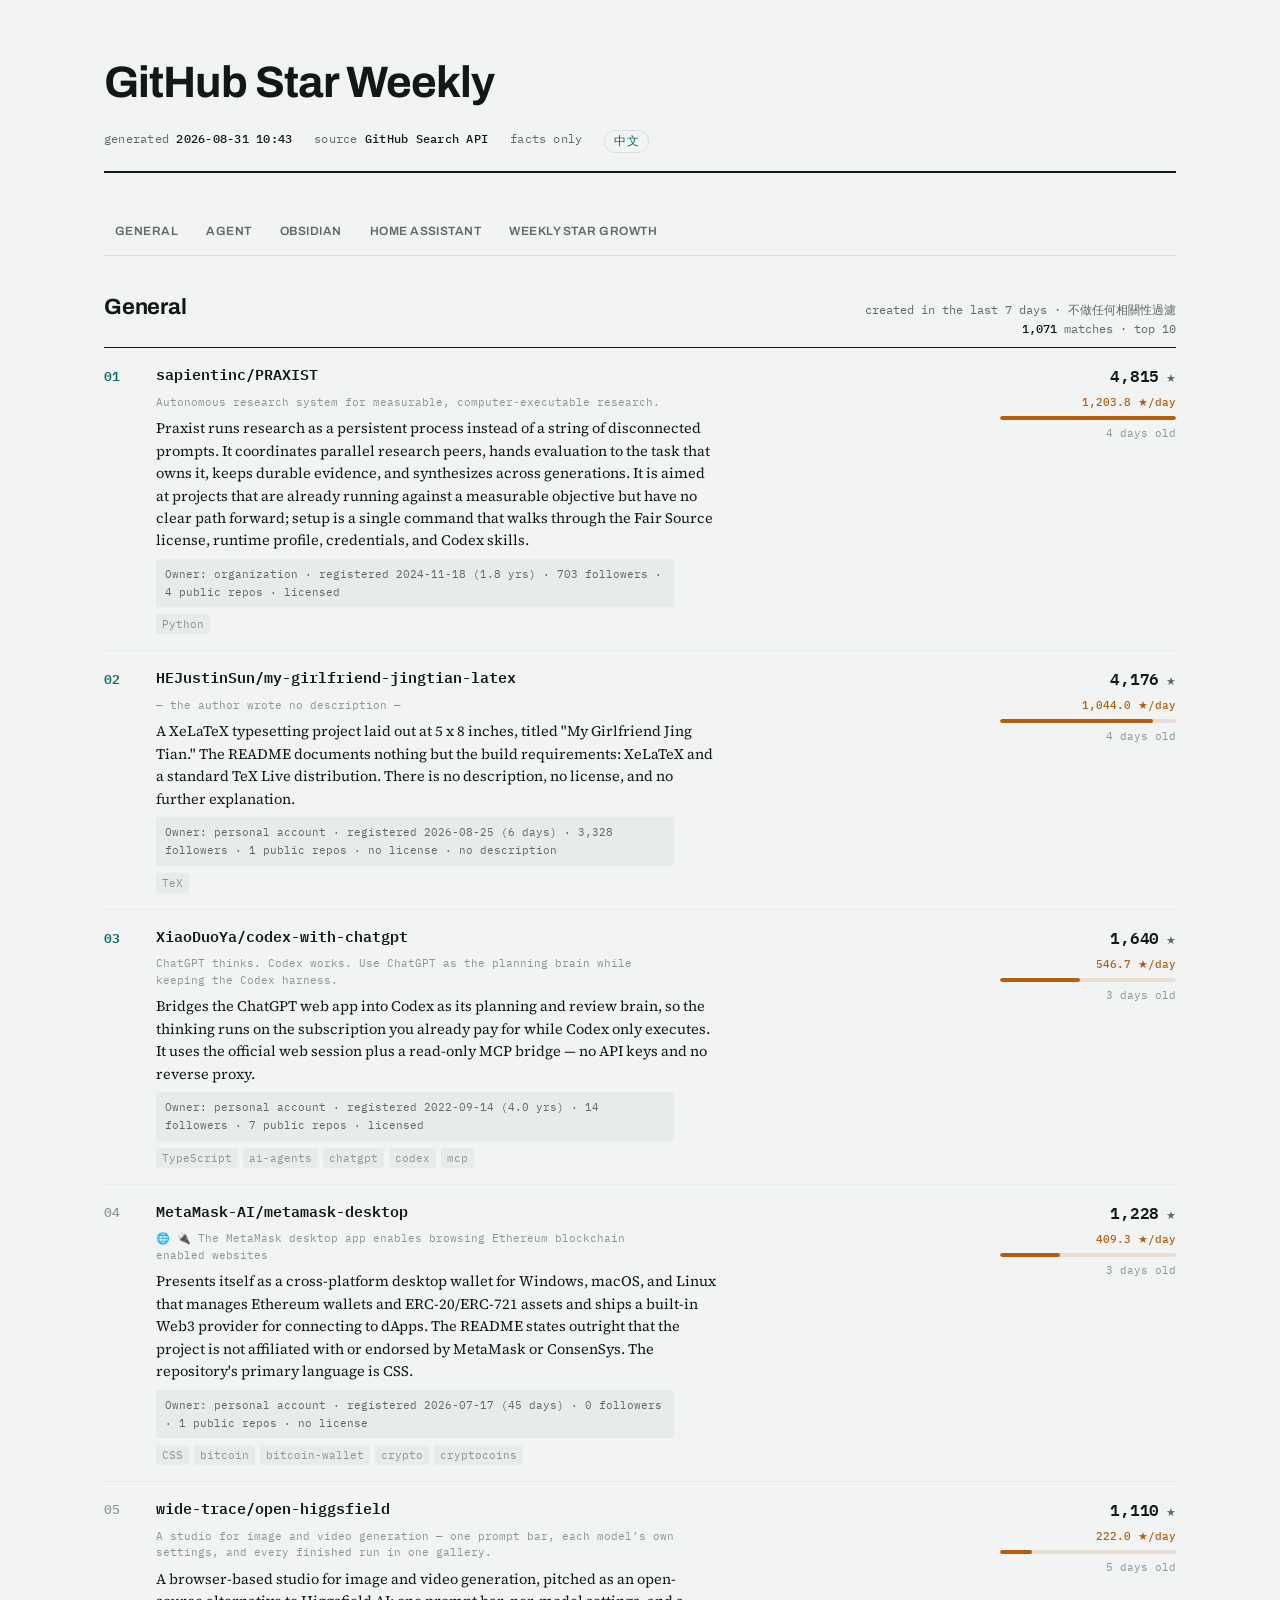
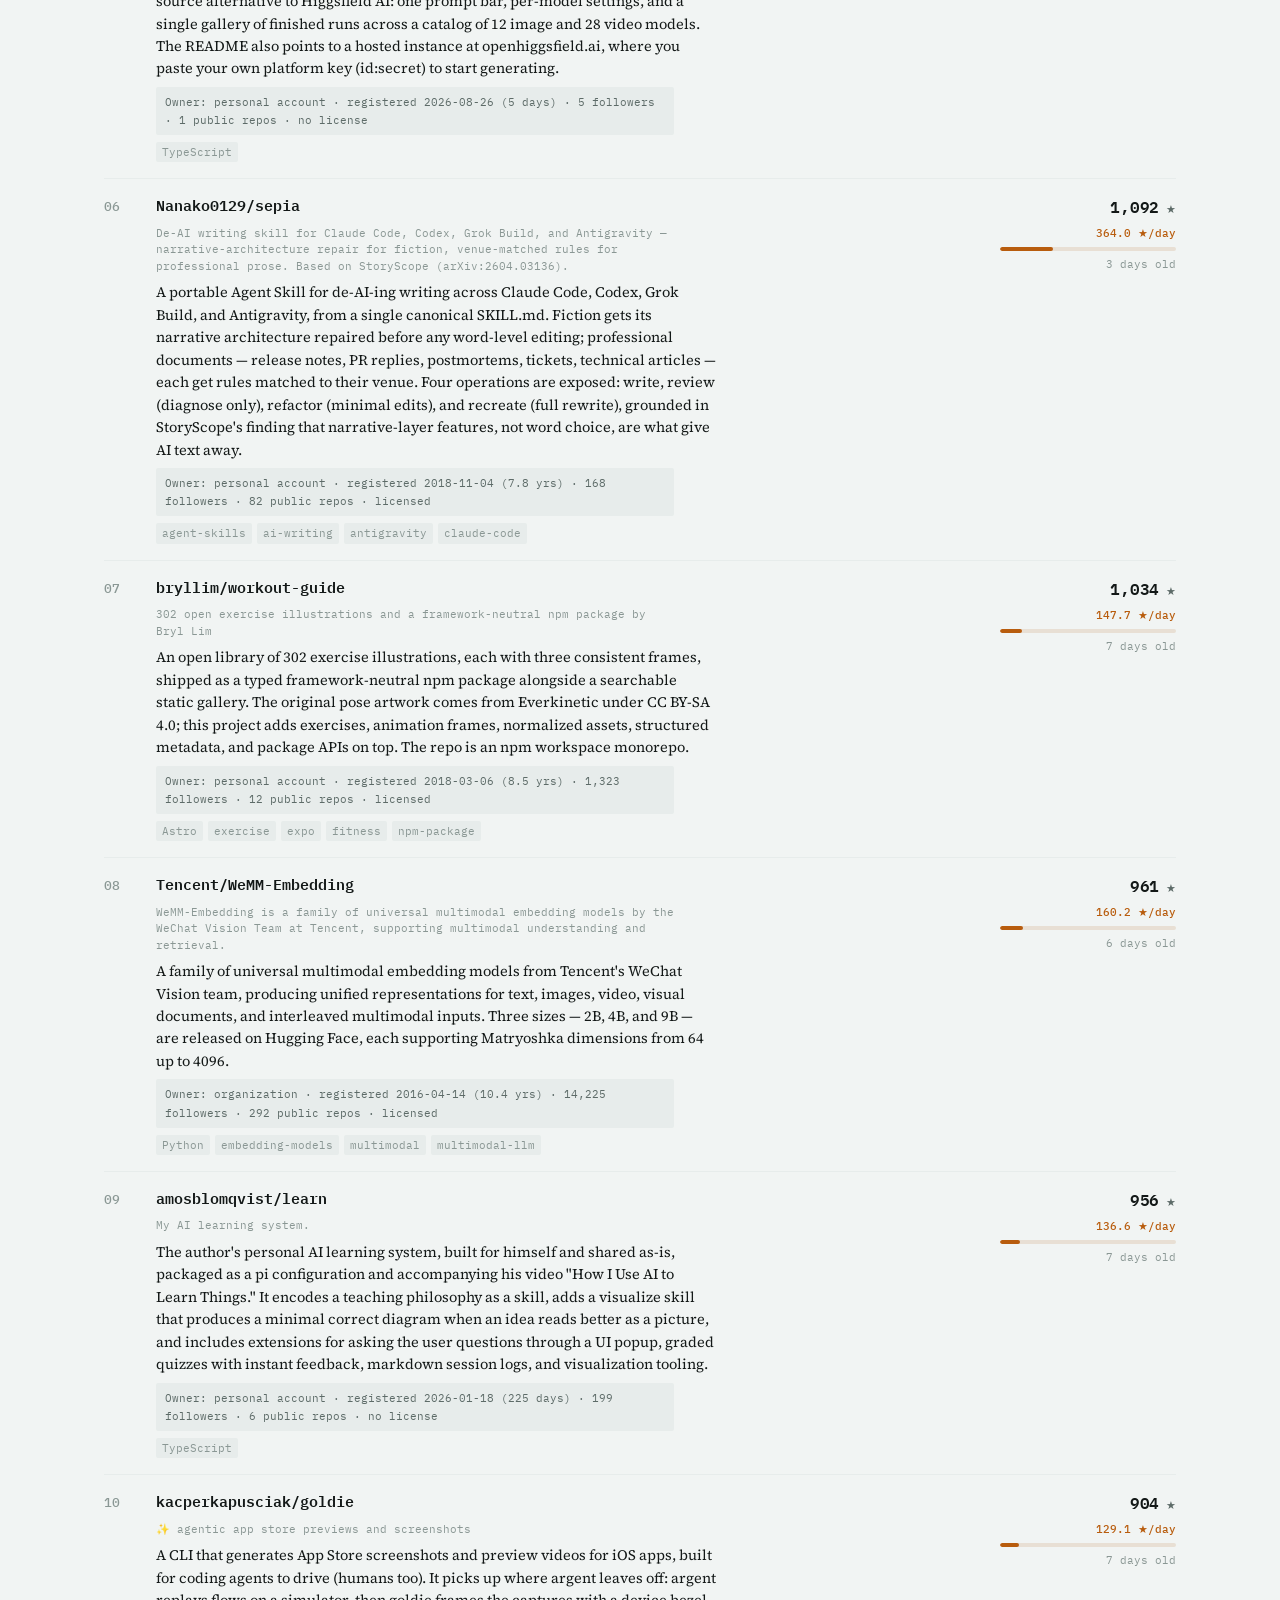
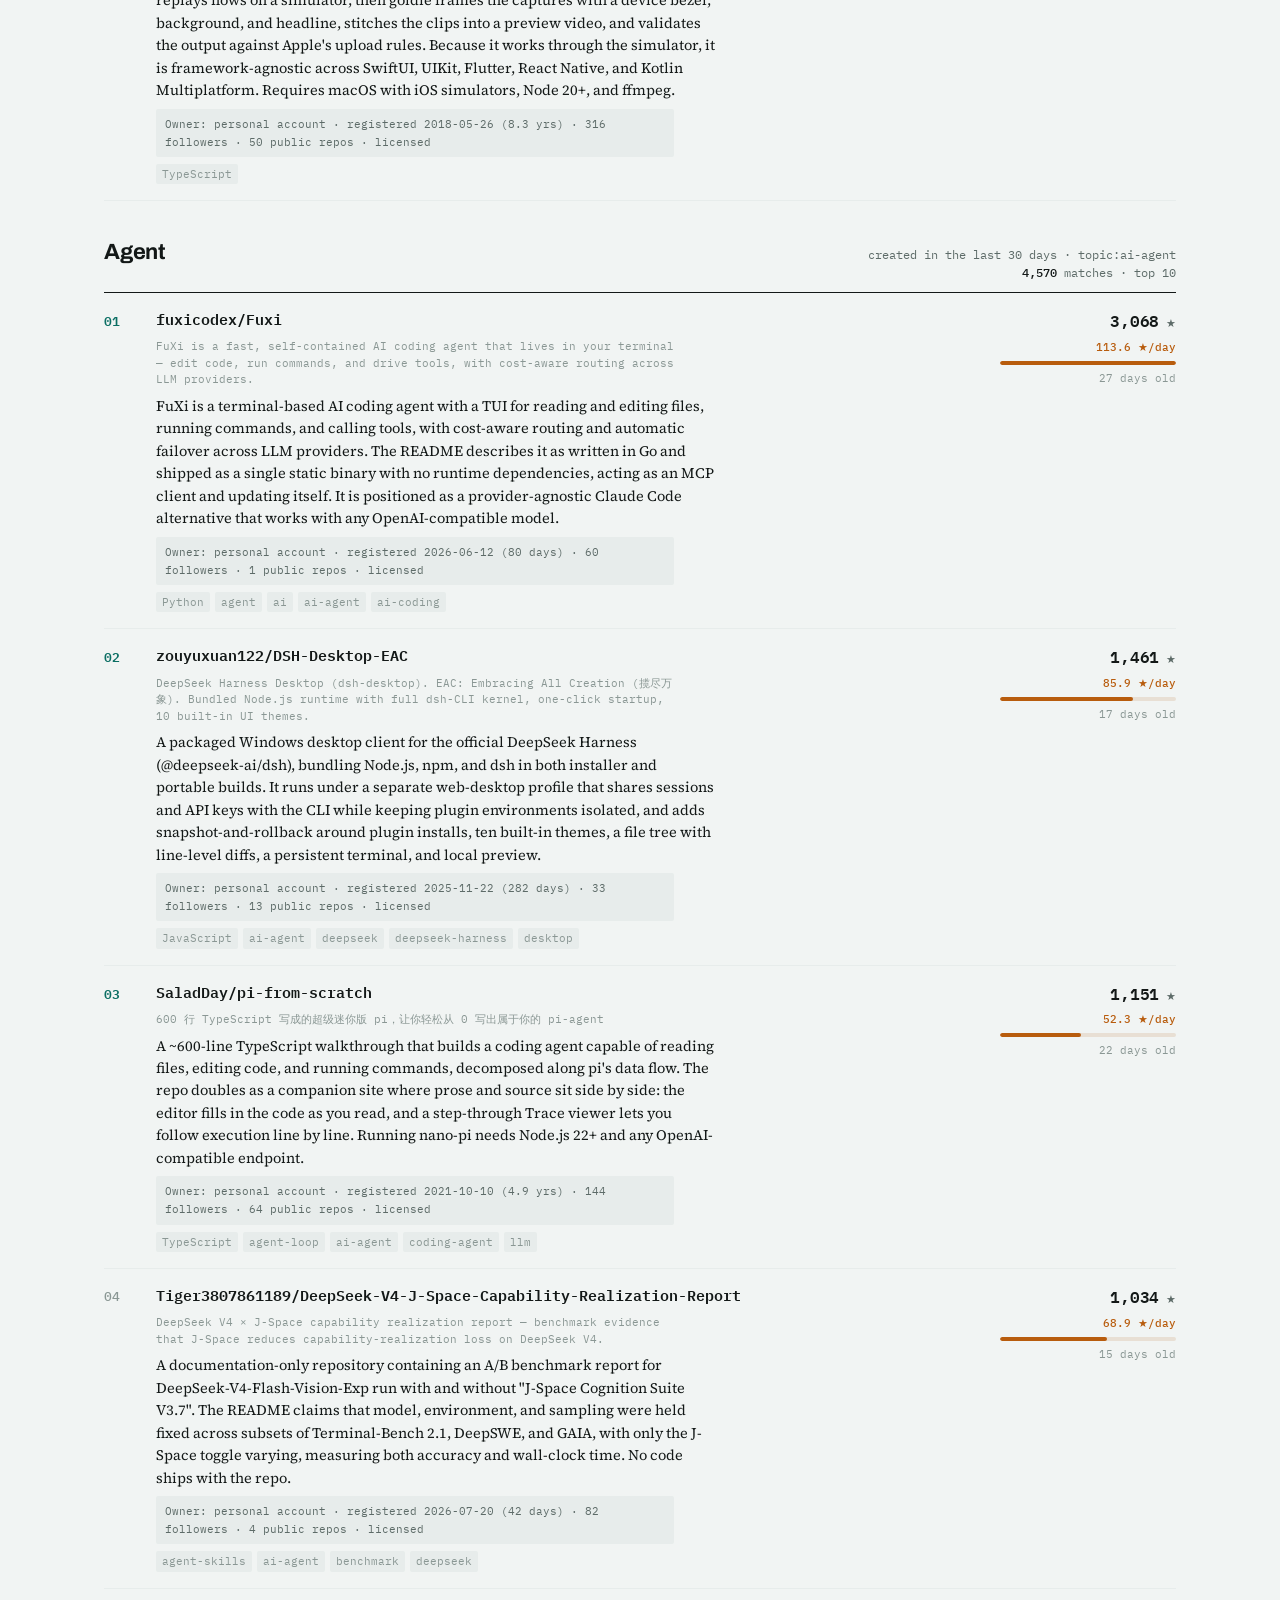
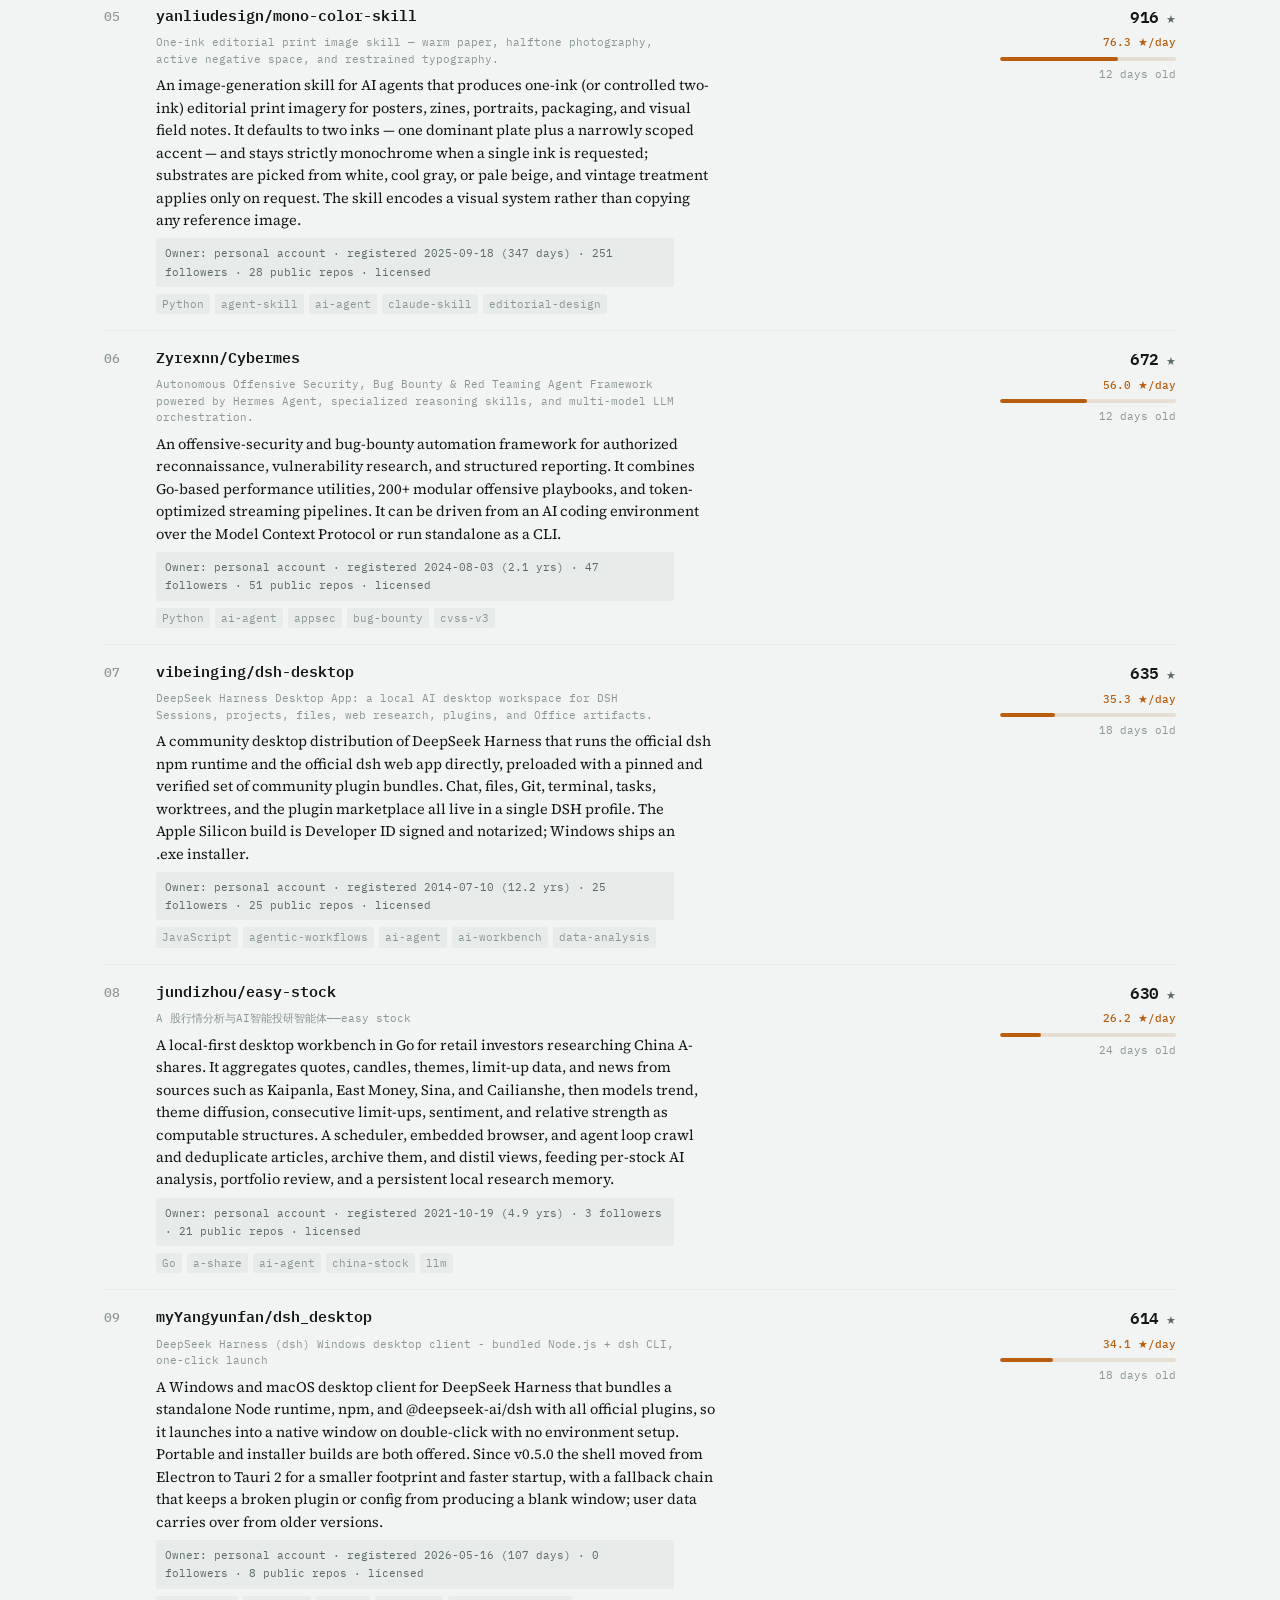
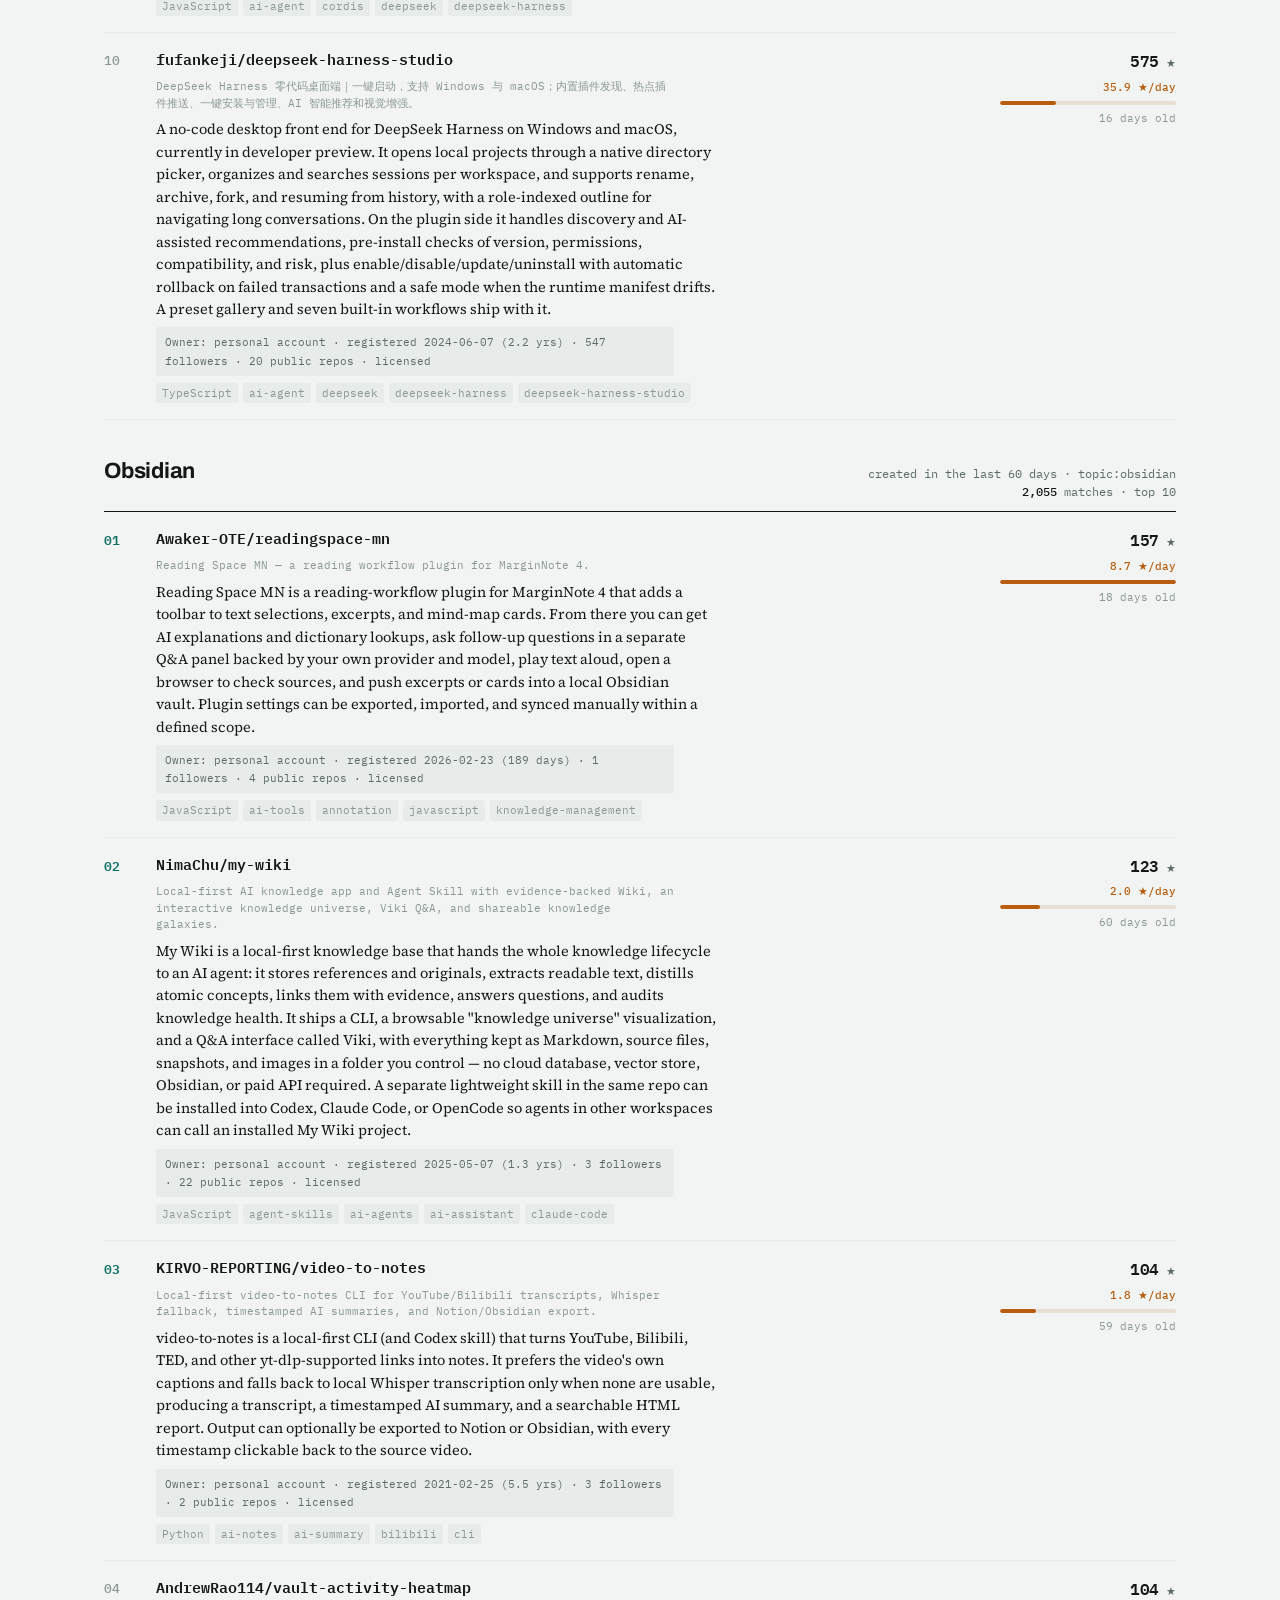
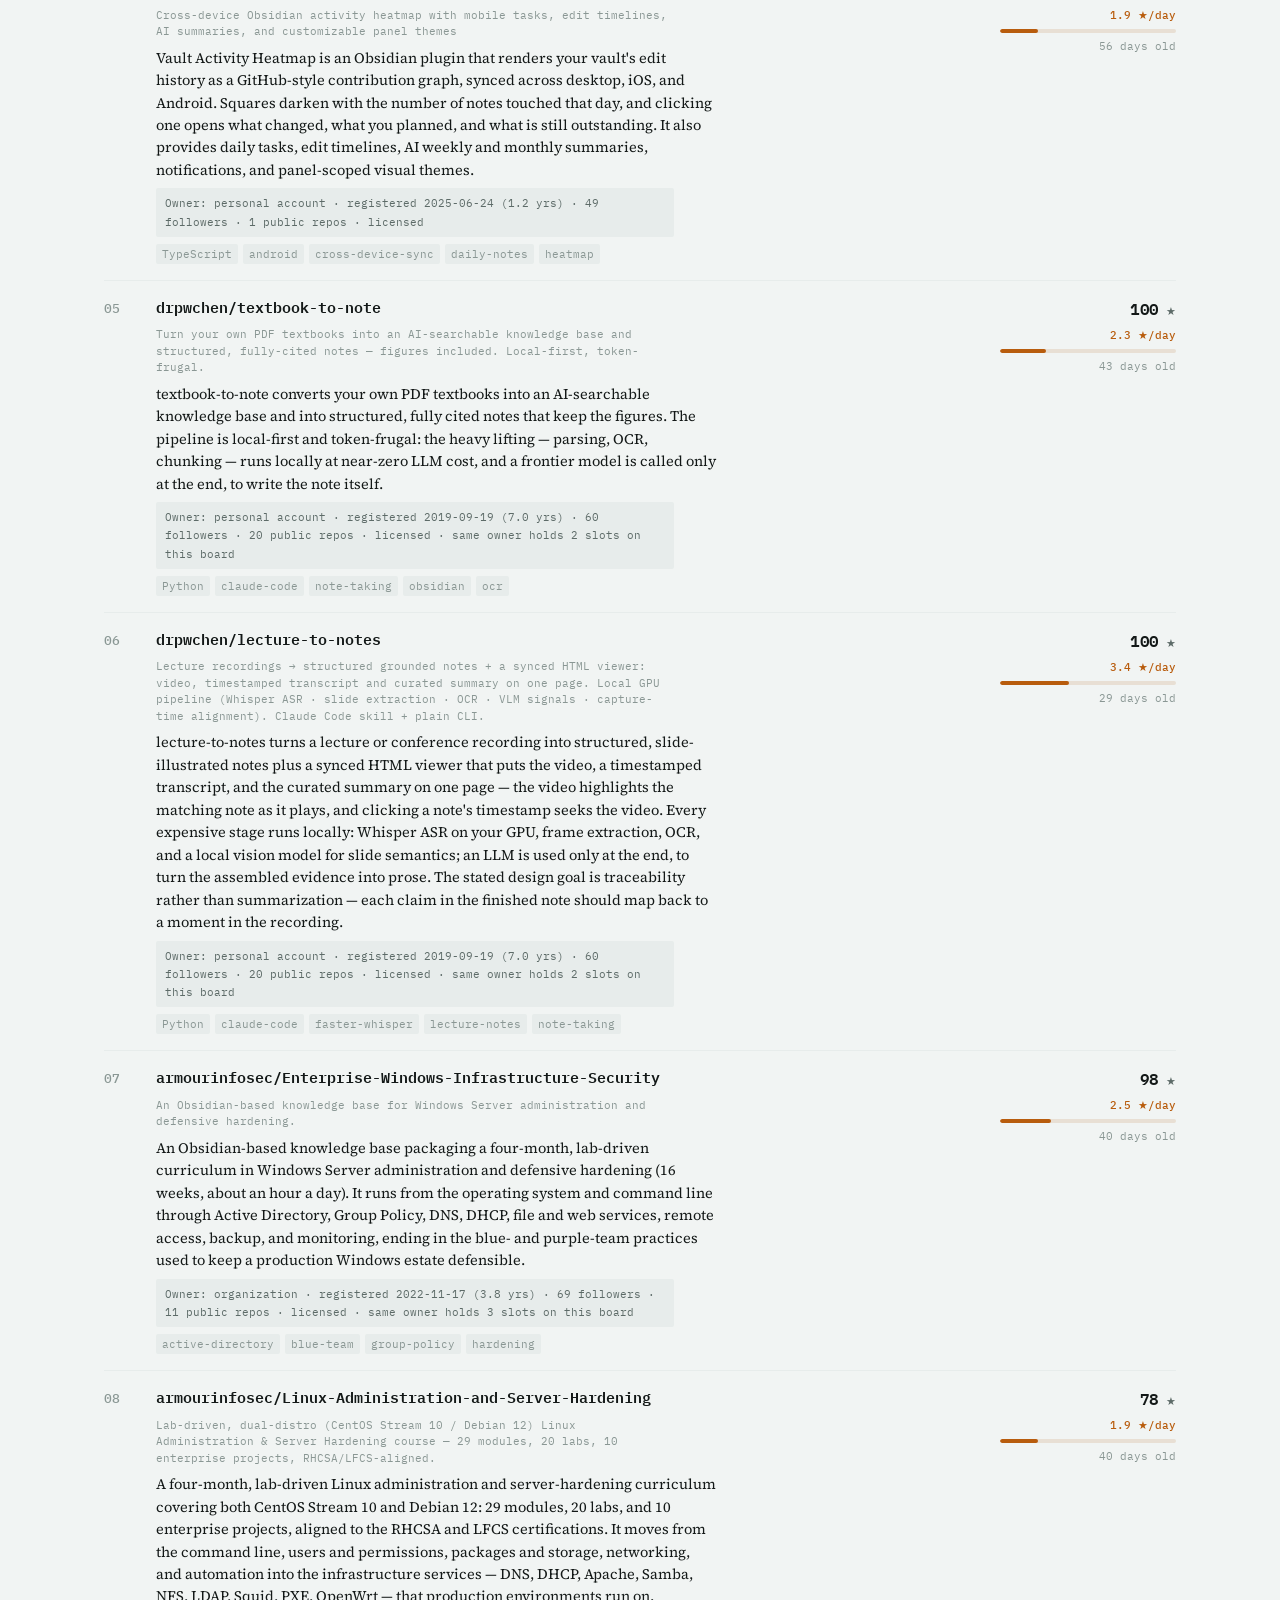
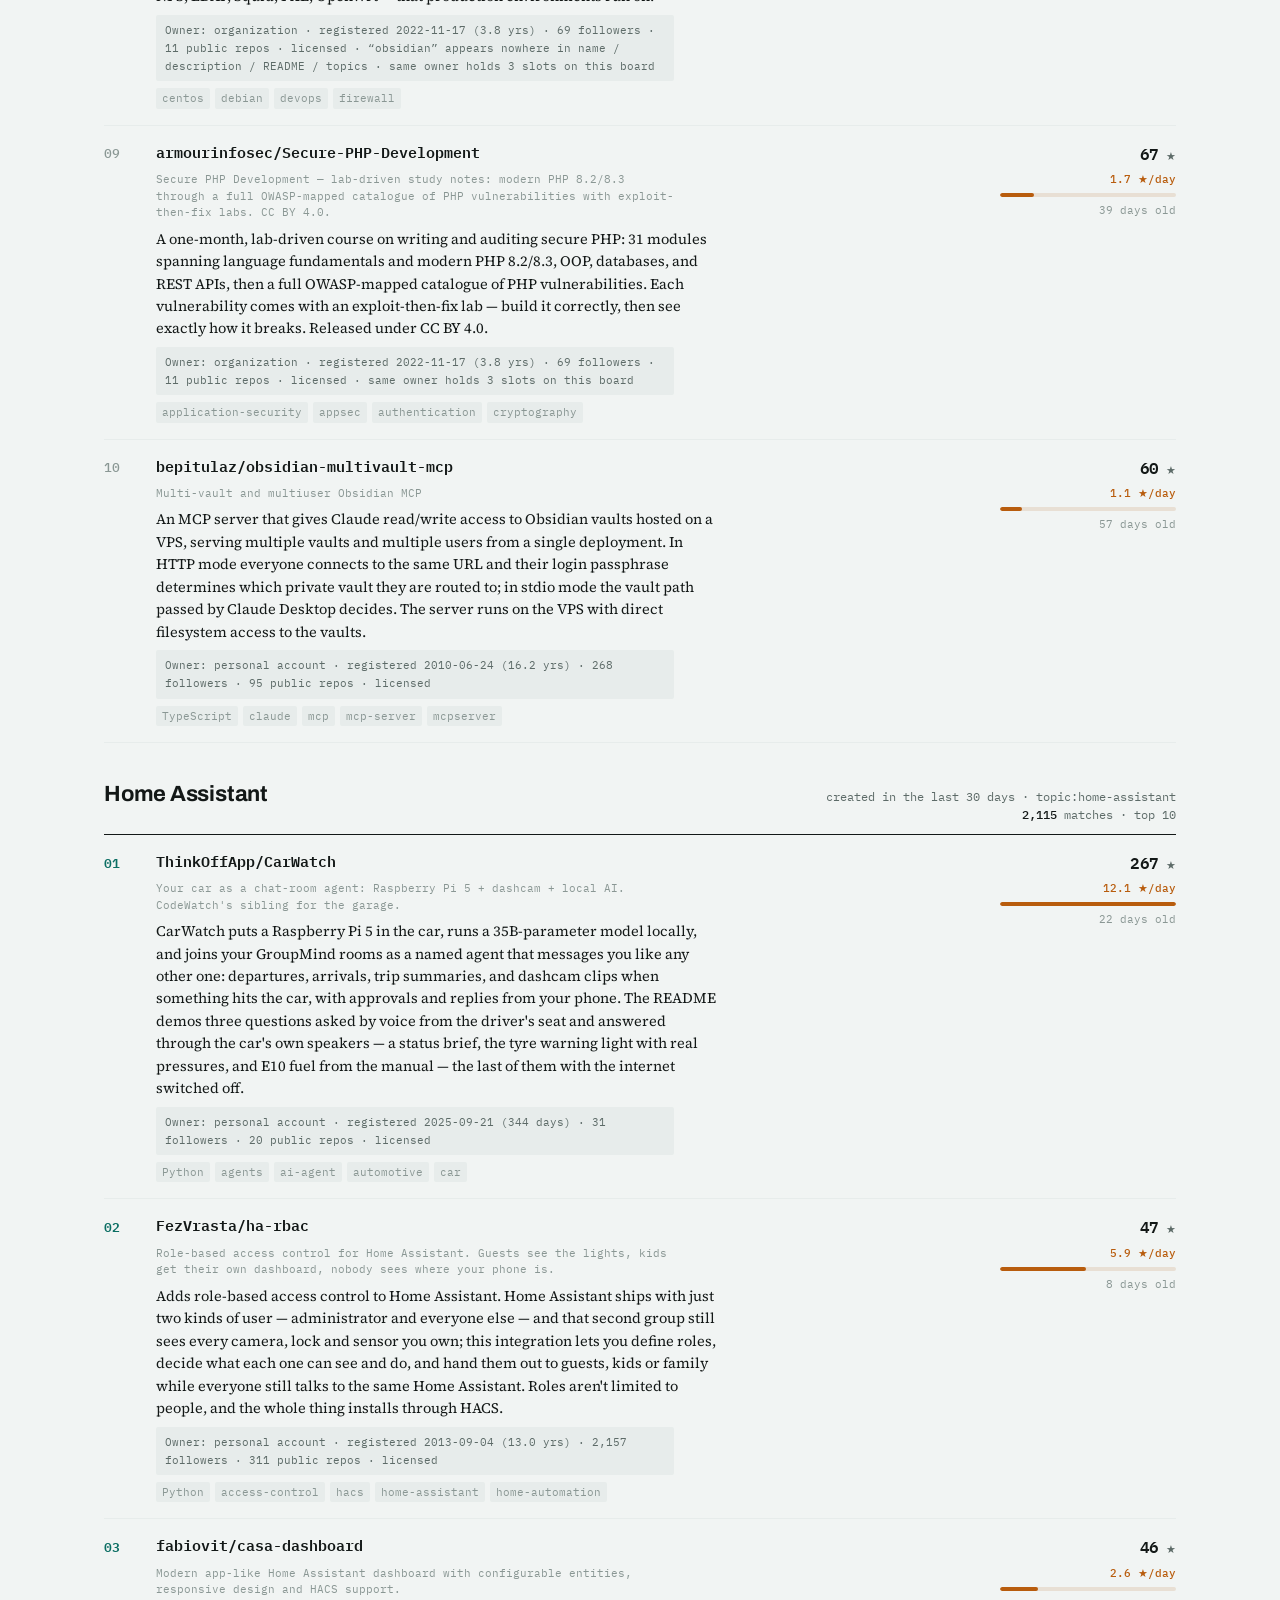
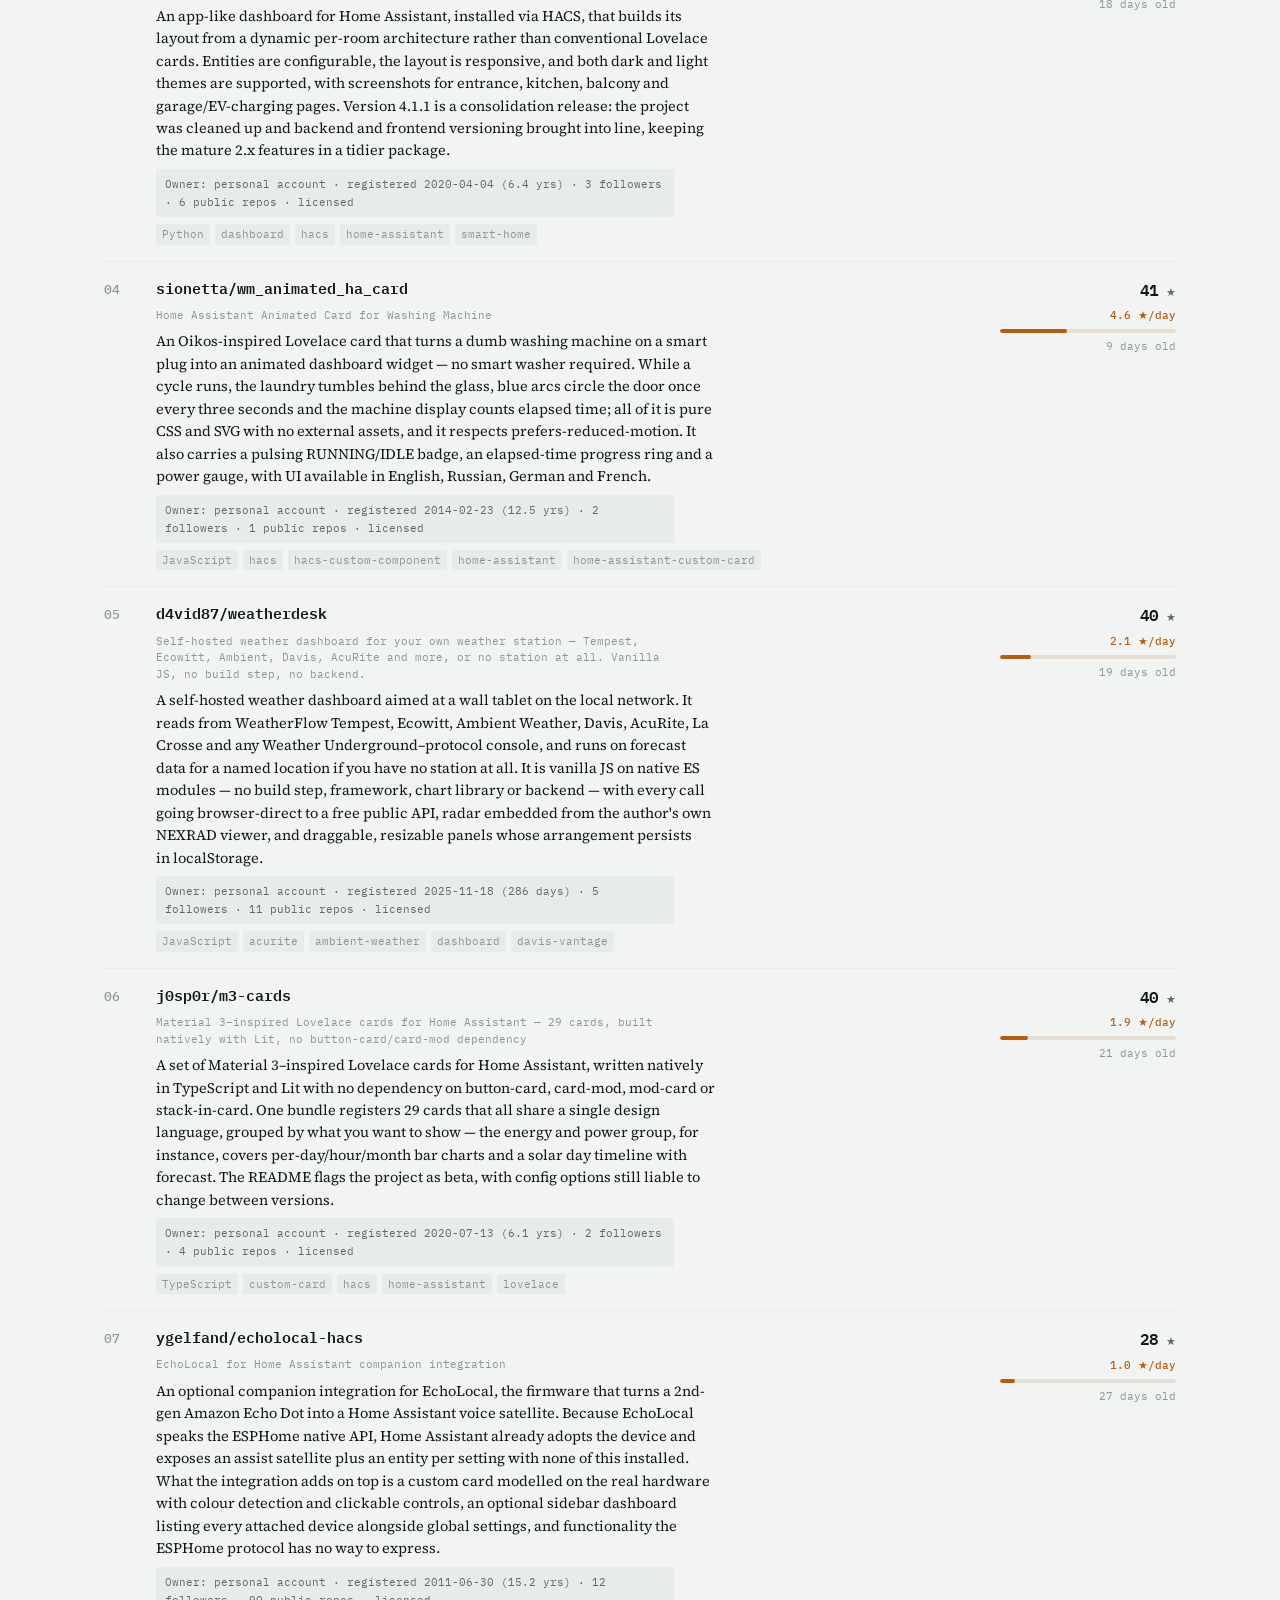
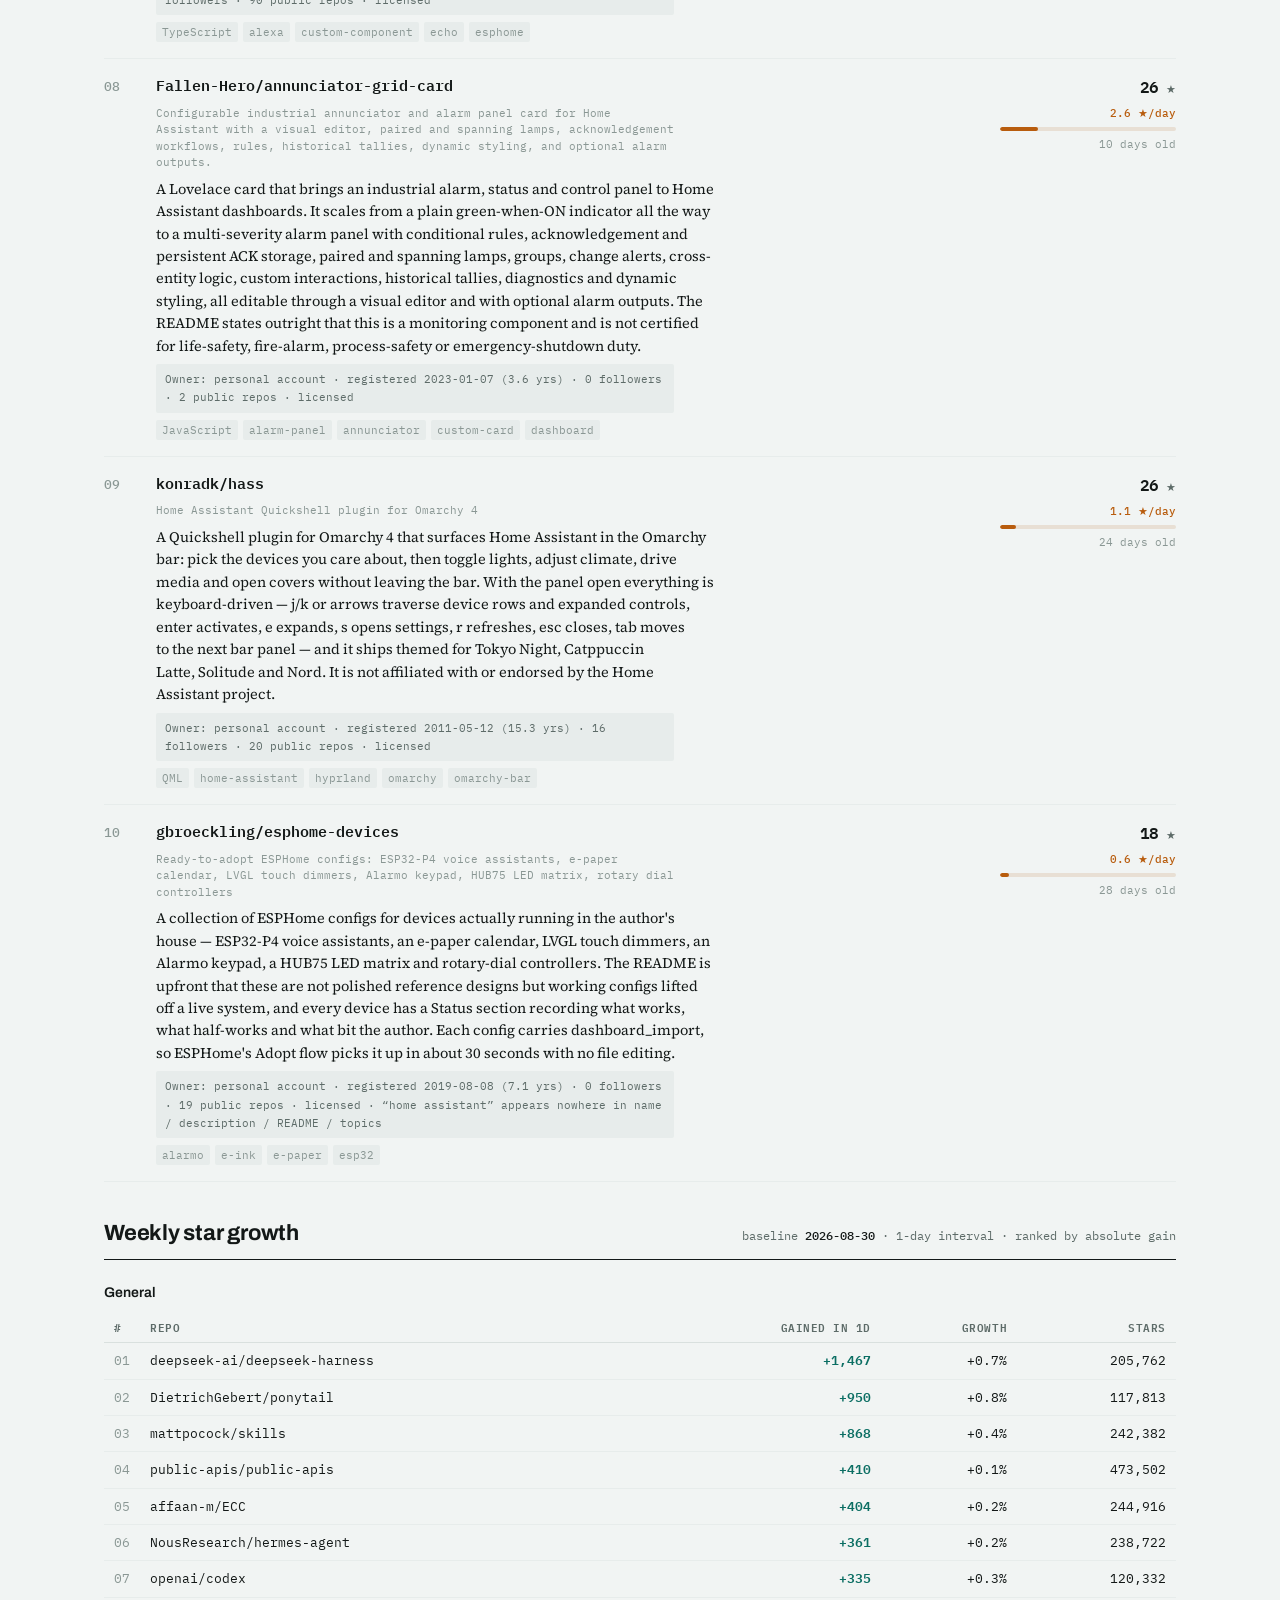
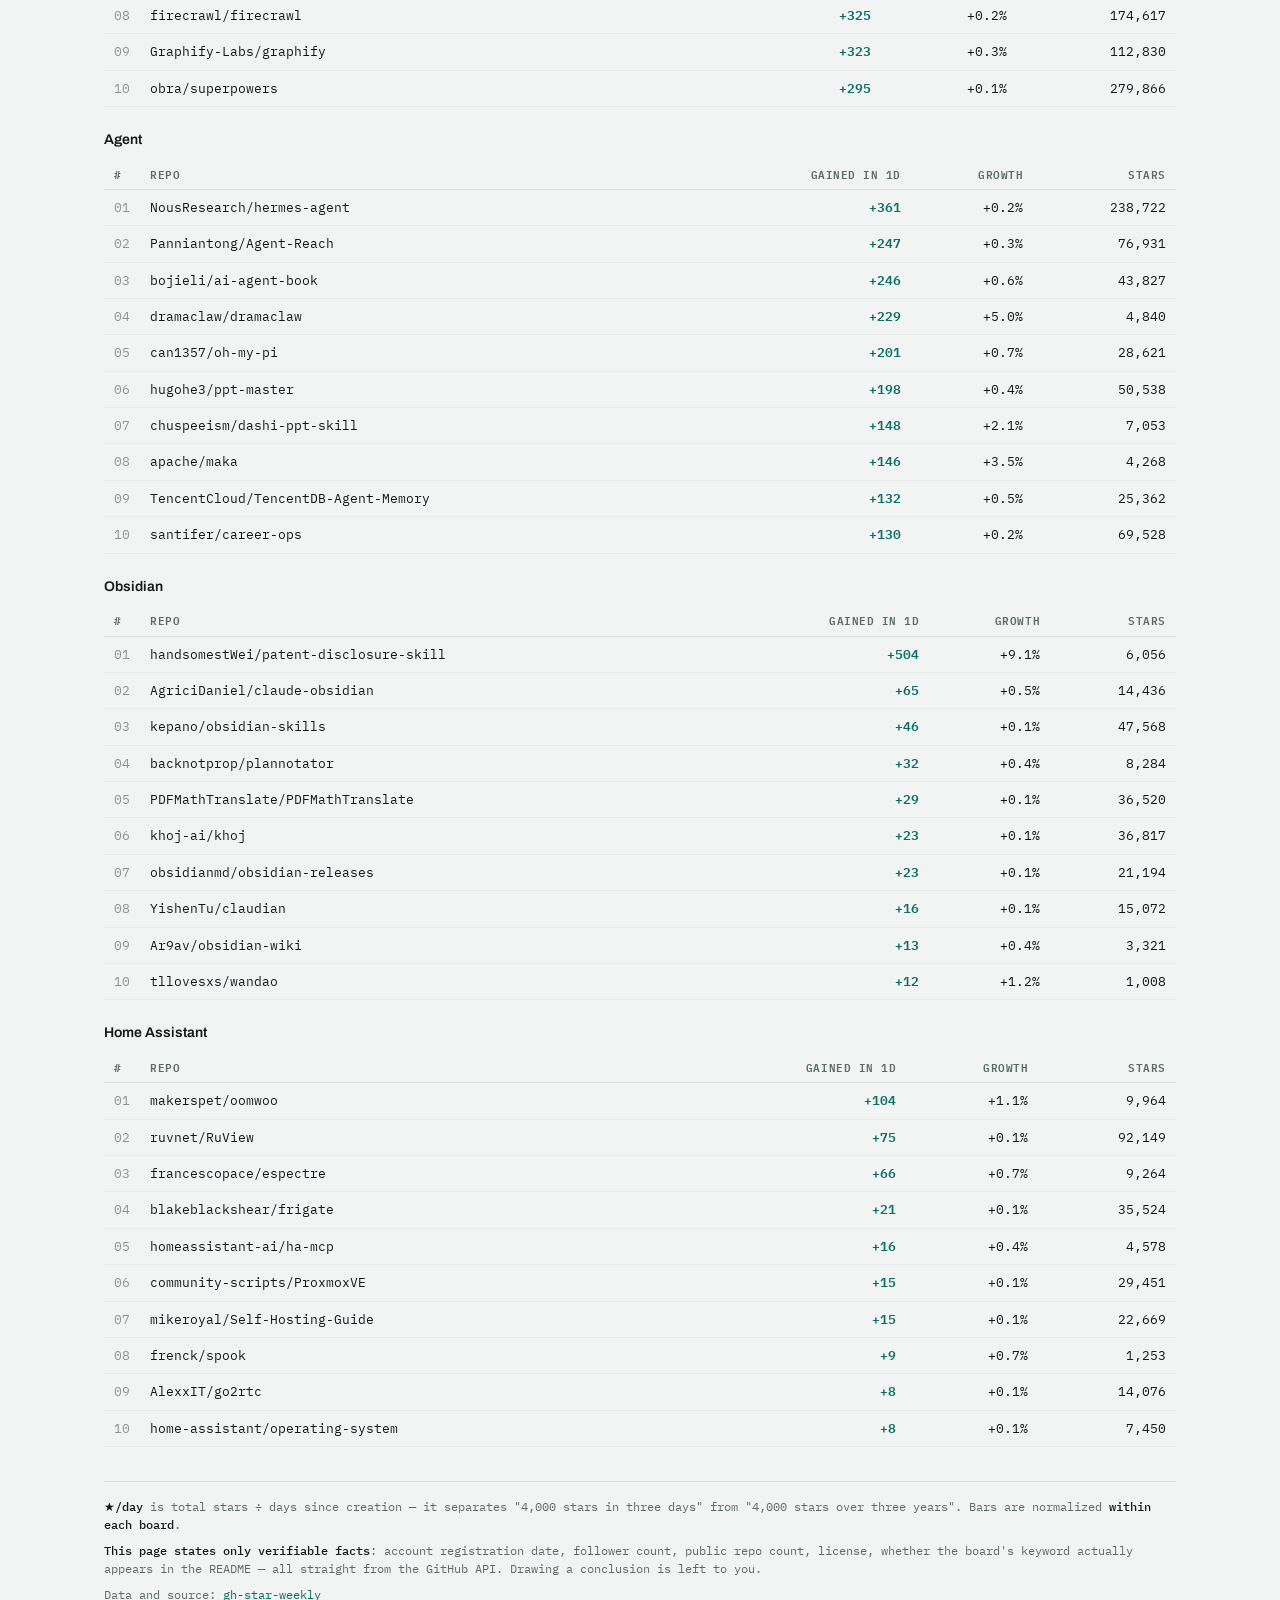
==== commit 8c3462be: "修 note.py 插入錨點 + 成長榜標籤改用實際間隔 - 🐞 note.py 找第一個 "---" 當插入點，但那是 frontmatter 的結束線，   第二次起會把新的一週插到 H1 前面、" ====
--- a/docs/index.html
+++ b/docs/index.html
@@ -3,7 +3,7 @@
 <head>
 <meta charset="utf-8">
 <meta name="viewport" content="width=device-width,initial-scale=1">
-<title>GitHub Star Weekly 2026-08-30</title>
+<title>GitHub Star Weekly 2026-08-31</title>
 <style>
 @import url("https://fonts.googleapis.com/css2?family=Archivo:wght@500;600;700&family=Source+Serif+4:opsz,wght@8..60,400;8..60,600&family=IBM+Plex+Mono:wght@400;500;600&display=swap");
 :root{
@@ -182,7 +182,7 @@
   <header class="mast">
     <h1>GitHub Star Weekly</h1>
     <div class="meta">
-      <span>generated <b>2026-08-30 14:11</b></span>
+      <span>generated <b>2026-08-31 10:43</b></span>
       <span>source <b>GitHub Search API</b></span>
       <span>facts only</span>
       <a class="lang" href="/gh-star-weekly/zh/">中文</a>
@@ -193,7 +193,7 @@
   <section id="misc">
     <div class="sechead"><h2>General</h2>
       <div class="q">created in the last 7 days · 不做任何相關性過濾<br>
-        <b>1,409</b> matches · top 10</div>
+        <b>1,071</b> matches · top 10</div>
     </div>
     <div class="rows">
       <div class="row">
@@ -204,195 +204,195 @@
             
           </div>
           <div class="origdesc">Autonomous research system for measurable, computer-executable research.</div>
-          <div class="what">PRAXIST is an autonomous research system for objectives that are measurable and executable by computer. It coordinates parallel research agents with task-owned evaluation, durable evidence, and generation-to-generation synthesis, treating research as a persistent process rather than a series of disconnected prompts. It targets projects that are already running with a measurable objective where the best path forward is unknown.</div>
-          
-          <div class="facts">Owner: organization · registered 2024-11-18 (1.8 yrs) · 702 followers · 4 public repos · licensed</div>
+          <div class="what">Praxist runs research as a persistent process instead of a string of disconnected prompts. It coordinates parallel research peers, hands evaluation to the task that owns it, keeps durable evidence, and synthesizes across generations. It is aimed at projects that are already running against a measurable objective but have no clear path forward; setup is a single command that walks through the Fair Source license, runtime profile, credentials, and Codex skills.</div>
+          
+          <div class="facts">Owner: organization · registered 2024-11-18 (1.8 yrs) · 703 followers · 4 public repos · licensed</div>
           <div class="chips"><span class="chip">Python</span></div>
         </div>
         <div class="data">
-          <div class="stars">4,484<span> ★</span></div>
-          <div class="vel">1,494.7 ★/day</div>
+          <div class="stars">4,815<span> ★</span></div>
+          <div class="vel">1,203.8 ★/day</div>
           <div class="bar"><i style="width:100.0%"></i></div>
+          <div class="age">4 days old</div>
+        </div>
+      </div>
+      <div class="row">
+        <div class="rank">02</div>
+        <div class="repo">
+          <div class="titleline">
+            <a href="https://github.com/HEJustinSun/my-girlfriend-jingtian-latex" target="_blank" rel="noopener">HEJustinSun/my-girlfriend-jingtian-latex</a>
+            
+          </div>
+          <div class="origdesc">— the author wrote no description —</div>
+          <div class="what">A XeLaTeX typesetting project laid out at 5 x 8 inches, titled &quot;My Girlfriend Jing Tian.&quot; The README documents nothing but the build requirements: XeLaTeX and a standard TeX Live distribution. There is no description, no license, and no further explanation.</div>
+          
+          <div class="facts">Owner: personal account · registered 2026-08-25 (6 days) · 3,328 followers · 1 public repos · no license · no description</div>
+          <div class="chips"><span class="chip">TeX</span></div>
+        </div>
+        <div class="data">
+          <div class="stars">4,176<span> ★</span></div>
+          <div class="vel">1,044.0 ★/day</div>
+          <div class="bar"><i style="width:86.7%"></i></div>
+          <div class="age">4 days old</div>
+        </div>
+      </div>
+      <div class="row">
+        <div class="rank">03</div>
+        <div class="repo">
+          <div class="titleline">
+            <a href="https://github.com/XiaoDuoYa/codex-with-chatgpt" target="_blank" rel="noopener">XiaoDuoYa/codex-with-chatgpt</a>
+            
+          </div>
+          <div class="origdesc">ChatGPT thinks. Codex works. Use ChatGPT as the planning brain while keeping the Codex harness.</div>
+          <div class="what">Bridges the ChatGPT web app into Codex as its planning and review brain, so the thinking runs on the subscription you already pay for while Codex only executes. It uses the official web session plus a read-only MCP bridge — no API keys and no reverse proxy.</div>
+          
+          <div class="facts">Owner: personal account · registered 2022-09-14 (4.0 yrs) · 14 followers · 7 public repos · licensed</div>
+          <div class="chips"><span class="chip">TypeScript</span><span class="chip">ai-agents</span><span class="chip">chatgpt</span><span class="chip">codex</span><span class="chip">mcp</span></div>
+        </div>
+        <div class="data">
+          <div class="stars">1,640<span> ★</span></div>
+          <div class="vel">546.7 ★/day</div>
+          <div class="bar"><i style="width:45.4%"></i></div>
           <div class="age">3 days old</div>
         </div>
       </div>
       <div class="row">
-        <div class="rank">02</div>
-        <div class="repo">
-          <div class="titleline">
-            <a href="https://github.com/HEJustinSun/my-girlfriend-jingtian-latex" target="_blank" rel="noopener">HEJustinSun/my-girlfriend-jingtian-latex</a>
-            
-          </div>
-          <div class="origdesc">— the author wrote no description —</div>
-          <div class="what">A XeLaTeX typesetting project for a 5×8-inch book titled &quot;My Girlfriend Jing Tian.&quot; Building it requires XeLaTeX and a standard TeX Live distribution.</div>
-          
-          <div class="facts">Owner: personal account · registered 2026-08-25 (5 days) · 3,283 followers · 1 public repos · no license · no description</div>
-          <div class="chips"><span class="chip">TeX</span></div>
-        </div>
-        <div class="data">
-          <div class="stars">4,122<span> ★</span></div>
-          <div class="vel">1,374.0 ★/day</div>
-          <div class="bar"><i style="width:91.9%"></i></div>
+        <div class="rank">04</div>
+        <div class="repo">
+          <div class="titleline">
+            <a href="https://github.com/MetaMask-AI/metamask-desktop" target="_blank" rel="noopener">MetaMask-AI/metamask-desktop</a>
+            
+          </div>
+          <div class="origdesc">🌐 🔌 The MetaMask desktop app enables browsing Ethereum blockchain enabled websites</div>
+          <div class="what">Presents itself as a cross-platform desktop wallet for Windows, macOS, and Linux that manages Ethereum wallets and ERC-20/ERC-721 assets and ships a built-in Web3 provider for connecting to dApps. The README states outright that the project is not affiliated with or endorsed by MetaMask or ConsenSys. The repository&#x27;s primary language is CSS.</div>
+          
+          <div class="facts">Owner: personal account · registered 2026-07-17 (45 days) · 0 followers · 1 public repos · no license</div>
+          <div class="chips"><span class="chip">CSS</span><span class="chip">bitcoin</span><span class="chip">bitcoin-wallet</span><span class="chip">crypto</span><span class="chip">cryptocoins</span></div>
+        </div>
+        <div class="data">
+          <div class="stars">1,228<span> ★</span></div>
+          <div class="vel">409.3 ★/day</div>
+          <div class="bar"><i style="width:34.0%"></i></div>
           <div class="age">3 days old</div>
         </div>
       </div>
       <div class="row">
-        <div class="rank">03</div>
-        <div class="repo">
-          <div class="titleline">
-            <a href="https://github.com/b-nnett/grok-bot-0.18-reconstructed" target="_blank" rel="noopener">b-nnett/grok-bot-0.18-reconstructed</a>
-            
-          </div>
-          <div class="origdesc">Unofficial source-oriented reconstruction and extension of Grok Bot 0.18.0 for macOS</div>
-          <div class="what">An unofficial, source-oriented reconstruction of the Grok Bot 0.18.0 macOS desktop app. It provides readable TypeScript implementations of the app&#x27;s Electron, host, coordinator, local-execution, protocol, and renderer layers, plus a deterministic toolchain to rebuild those sources into a working macOS application. It also adds experiments such as an inference router across Cursor, Claude Code, Codex, and OpenRouter, cross-provider plugin/MCP tools, and local usage tracking.</div>
-          
-          <div class="facts">Owner: personal account · registered 2020-03-27 (6.4 yrs) · 430 followers · 32 public repos · no license</div>
+        <div class="rank">05</div>
+        <div class="repo">
+          <div class="titleline">
+            <a href="https://github.com/wide-trace/open-higgsfield" target="_blank" rel="noopener">wide-trace/open-higgsfield</a>
+            
+          </div>
+          <div class="origdesc">A studio for image and video generation — one prompt bar, each model’s own settings, and every finished run in one gallery.</div>
+          <div class="what">A browser-based studio for image and video generation, pitched as an open-source alternative to Higgsfield AI: one prompt bar, per-model settings, and a single gallery of finished runs across a catalog of 12 image and 28 video models. The README also points to a hosted instance at openhiggsfield.ai, where you paste your own platform key (id:secret) to start generating.</div>
+          
+          <div class="facts">Owner: personal account · registered 2026-08-26 (5 days) · 5 followers · 1 public repos · no license</div>
           <div class="chips"><span class="chip">TypeScript</span></div>
         </div>
         <div class="data">
-          <div class="stars">3,447<span> ★</span></div>
-          <div class="vel">492.4 ★/day</div>
-          <div class="bar"><i style="width:32.9%"></i></div>
+          <div class="stars">1,110<span> ★</span></div>
+          <div class="vel">222.0 ★/day</div>
+          <div class="bar"><i style="width:18.4%"></i></div>
+          <div class="age">5 days old</div>
+        </div>
+      </div>
+      <div class="row">
+        <div class="rank">06</div>
+        <div class="repo">
+          <div class="titleline">
+            <a href="https://github.com/Nanako0129/sepia" target="_blank" rel="noopener">Nanako0129/sepia</a>
+            
+          </div>
+          <div class="origdesc">De-AI writing skill for Claude Code, Codex, Grok Build, and Antigravity — narrative-architecture repair for fiction, venue-matched rules for professional prose. Based on StoryScope (arXiv:2604.03136).</div>
+          <div class="what">A portable Agent Skill for de-AI-ing writing across Claude Code, Codex, Grok Build, and Antigravity, from a single canonical SKILL.md. Fiction gets its narrative architecture repaired before any word-level editing; professional documents — release notes, PR replies, postmortems, tickets, technical articles — each get rules matched to their venue. Four operations are exposed: write, review (diagnose only), refactor (minimal edits), and recreate (full rewrite), grounded in StoryScope&#x27;s finding that narrative-layer features, not word choice, are what give AI text away.</div>
+          
+          <div class="facts">Owner: personal account · registered 2018-11-04 (7.8 yrs) · 168 followers · 82 public repos · licensed</div>
+          <div class="chips"><span class="chip">agent-skills</span><span class="chip">ai-writing</span><span class="chip">antigravity</span><span class="chip">claude-code</span></div>
+        </div>
+        <div class="data">
+          <div class="stars">1,092<span> ★</span></div>
+          <div class="vel">364.0 ★/day</div>
+          <div class="bar"><i style="width:30.2%"></i></div>
+          <div class="age">3 days old</div>
+        </div>
+      </div>
+      <div class="row">
+        <div class="rank">07</div>
+        <div class="repo">
+          <div class="titleline">
+            <a href="https://github.com/bryllim/workout-guide" target="_blank" rel="noopener">bryllim/workout-guide</a>
+            
+          </div>
+          <div class="origdesc">302 open exercise illustrations and a framework-neutral npm package by Bryl Lim</div>
+          <div class="what">An open library of 302 exercise illustrations, each with three consistent frames, shipped as a typed framework-neutral npm package alongside a searchable static gallery. The original pose artwork comes from Everkinetic under CC BY-SA 4.0; this project adds exercises, animation frames, normalized assets, structured metadata, and package APIs on top. The repo is an npm workspace monorepo.</div>
+          
+          <div class="facts">Owner: personal account · registered 2018-03-06 (8.5 yrs) · 1,323 followers · 12 public repos · licensed</div>
+          <div class="chips"><span class="chip">Astro</span><span class="chip">exercise</span><span class="chip">expo</span><span class="chip">fitness</span><span class="chip">npm-package</span></div>
+        </div>
+        <div class="data">
+          <div class="stars">1,034<span> ★</span></div>
+          <div class="vel">147.7 ★/day</div>
+          <div class="bar"><i style="width:12.3%"></i></div>
           <div class="age">7 days old</div>
         </div>
       </div>
       <div class="row">
-        <div class="rank">04</div>
-        <div class="repo">
-          <div class="titleline">
-            <a href="https://github.com/tobi/walgit" target="_blank" rel="noopener">tobi/walgit</a>
-            
-          </div>
-          <div class="origdesc">— the author wrote no description —</div>
-          <div class="what">walgit is a git server shipped as a single binary that sits in front of an object store such as S3 or GCS — no database, no leader, no local state that matters. It serves smart HTTP fetch and push, bundle-uri clones as static files, Git LFS, a browsing web UI, a JSON API with an SDK, per-repository push policies, and webhooks. Each machine running walgit is a disposable cache; the bucket is the repository, and adding machines pointed at the same bucket scales it out consistently.</div>
-          
-          <div class="facts">Owner: personal account · registered 2008-02-17 (18.5 yrs) · 5,935 followers · 112 public repos · licensed · no description</div>
-          <div class="chips"><span class="chip">Rust</span></div>
-        </div>
-        <div class="data">
-          <div class="stars">2,338<span> ★</span></div>
-          <div class="vel">334.0 ★/day</div>
-          <div class="bar"><i style="width:22.3%"></i></div>
+        <div class="rank">08</div>
+        <div class="repo">
+          <div class="titleline">
+            <a href="https://github.com/Tencent/WeMM-Embedding" target="_blank" rel="noopener">Tencent/WeMM-Embedding</a>
+            
+          </div>
+          <div class="origdesc">WeMM-Embedding is a family of universal multimodal embedding models by the WeChat Vision Team at Tencent, supporting multimodal understanding and retrieval.</div>
+          <div class="what">A family of universal multimodal embedding models from Tencent&#x27;s WeChat Vision team, producing unified representations for text, images, video, visual documents, and interleaved multimodal inputs. Three sizes — 2B, 4B, and 9B — are released on Hugging Face, each supporting Matryoshka dimensions from 64 up to 4096.</div>
+          
+          <div class="facts">Owner: organization · registered 2016-04-14 (10.4 yrs) · 14,225 followers · 292 public repos · licensed</div>
+          <div class="chips"><span class="chip">Python</span><span class="chip">embedding-models</span><span class="chip">multimodal</span><span class="chip">multimodal-llm</span></div>
+        </div>
+        <div class="data">
+          <div class="stars">961<span> ★</span></div>
+          <div class="vel">160.2 ★/day</div>
+          <div class="bar"><i style="width:13.3%"></i></div>
+          <div class="age">6 days old</div>
+        </div>
+      </div>
+      <div class="row">
+        <div class="rank">09</div>
+        <div class="repo">
+          <div class="titleline">
+            <a href="https://github.com/amosblomqvist/learn" target="_blank" rel="noopener">amosblomqvist/learn</a>
+            
+          </div>
+          <div class="origdesc">My AI learning system.</div>
+          <div class="what">The author&#x27;s personal AI learning system, built for himself and shared as-is, packaged as a pi configuration and accompanying his video &quot;How I Use AI to Learn Things.&quot; It encodes a teaching philosophy as a skill, adds a visualize skill that produces a minimal correct diagram when an idea reads better as a picture, and includes extensions for asking the user questions through a UI popup, graded quizzes with instant feedback, markdown session logs, and visualization tooling.</div>
+          
+          <div class="facts">Owner: personal account · registered 2026-01-18 (225 days) · 199 followers · 6 public repos · no license</div>
+          <div class="chips"><span class="chip">TypeScript</span></div>
+        </div>
+        <div class="data">
+          <div class="stars">956<span> ★</span></div>
+          <div class="vel">136.6 ★/day</div>
+          <div class="bar"><i style="width:11.3%"></i></div>
           <div class="age">7 days old</div>
         </div>
       </div>
       <div class="row">
-        <div class="rank">05</div>
-        <div class="repo">
-          <div class="titleline">
-            <a href="https://github.com/XiaoDuoYa/codex-with-chatgpt" target="_blank" rel="noopener">XiaoDuoYa/codex-with-chatgpt</a>
-            
-          </div>
-          <div class="origdesc">ChatGPT thinks. Codex works. Use ChatGPT as the planning brain while keeping the Codex harness.</div>
-          <div class="what">This project wires the ChatGPT web app (the subscription you already pay for) into Codex coding sessions as the planning and review brain, while Codex keeps full execution authority — shifting planning work from metered API tokens to idle web-quota. No API keys and no reverse proxy: ChatGPT reads only the code it needs from the current workspace over an OAuth-protected, read-only MCP connection, and the repository is never uploaded.</div>
-          
-          <div class="facts">Owner: personal account · registered 2022-09-14 (4.0 yrs) · 11 followers · 7 public repos · licensed</div>
-          <div class="chips"><span class="chip">TypeScript</span><span class="chip">ai-agents</span><span class="chip">chatgpt</span><span class="chip">codex</span><span class="chip">mcp</span></div>
-        </div>
-        <div class="data">
-          <div class="stars">1,245<span> ★</span></div>
-          <div class="vel">622.5 ★/day</div>
-          <div class="bar"><i style="width:41.6%"></i></div>
-          <div class="age">2 days old</div>
-        </div>
-      </div>
-      <div class="row">
-        <div class="rank">06</div>
-        <div class="repo">
-          <div class="titleline">
-            <a href="https://github.com/wide-trace/open-higgsfield" target="_blank" rel="noopener">wide-trace/open-higgsfield</a>
-            
-          </div>
-          <div class="origdesc">A studio for image and video generation — one prompt bar, each model’s own settings, and every finished run in one gallery.</div>
-          <div class="what">OpenHiggsfield describes itself as an open-source alternative to Higgsfield AI: an image and video generation studio with a single prompt bar covering 40 models (12 image, 28 video), per-model settings, and a unified gallery of finished runs. A hosted version is offered that requires no install; you supply your own platform key (id:secret) to start generating.</div>
-          
-          <div class="facts">Owner: personal account · registered 2026-08-26 (4 days) · 4 followers · 1 public repos · no license</div>
+        <div class="rank">10</div>
+        <div class="repo">
+          <div class="titleline">
+            <a href="https://github.com/kacperkapusciak/goldie" target="_blank" rel="noopener">kacperkapusciak/goldie</a>
+            
+          </div>
+          <div class="origdesc">✨ agentic app store previews and screenshots</div>
+          <div class="what">A CLI that generates App Store screenshots and preview videos for iOS apps, built for coding agents to drive (humans too). It picks up where argent leaves off: argent replays flows on a simulator, then goldie frames the captures with a device bezel, background, and headline, stitches the clips into a preview video, and validates the output against Apple&#x27;s upload rules. Because it works through the simulator, it is framework-agnostic across SwiftUI, UIKit, Flutter, React Native, and Kotlin Multiplatform. Requires macOS with iOS simulators, Node 20+, and ffmpeg.</div>
+          
+          <div class="facts">Owner: personal account · registered 2018-05-26 (8.3 yrs) · 316 followers · 50 public repos · licensed</div>
           <div class="chips"><span class="chip">TypeScript</span></div>
         </div>
         <div class="data">
-          <div class="stars">1,057<span> ★</span></div>
-          <div class="vel">264.2 ★/day</div>
-          <div class="bar"><i style="width:17.7%"></i></div>
-          <div class="age">4 days old</div>
-        </div>
-      </div>
-      <div class="row">
-        <div class="rank">07</div>
-        <div class="repo">
-          <div class="titleline">
-            <a href="https://github.com/bryllim/workout-guide" target="_blank" rel="noopener">bryllim/workout-guide</a>
-            
-          </div>
-          <div class="origdesc">302 open exercise illustrations and a framework-neutral npm package by Bryl Lim</div>
-          <div class="what">An open exercise illustration library with 302 exercises, three consistent frames per exercise, a typed framework-neutral npm package, and a searchable static gallery. The original pose artwork comes from Everkinetic under CC BY-SA 4.0; the author added more exercises and animation frames, normalized the assets, and built structured metadata, package APIs, and the documentation gallery.</div>
-          
-          <div class="facts">Owner: personal account · registered 2018-03-06 (8.5 yrs) · 1,317 followers · 12 public repos · licensed</div>
-          <div class="chips"><span class="chip">Astro</span><span class="chip">exercise</span><span class="chip">expo</span><span class="chip">fitness</span><span class="chip">npm-package</span></div>
-        </div>
-        <div class="data">
-          <div class="stars">1,014<span> ★</span></div>
-          <div class="vel">169.0 ★/day</div>
-          <div class="bar"><i style="width:11.3%"></i></div>
-          <div class="age">6 days old</div>
-        </div>
-      </div>
-      <div class="row">
-        <div class="rank">08</div>
-        <div class="repo">
-          <div class="titleline">
-            <a href="https://github.com/MetaMask-AI/metamask-desktop" target="_blank" rel="noopener">MetaMask-AI/metamask-desktop</a>
-            
-          </div>
-          <div class="origdesc">🌐 🔌 The MetaMask desktop app enables browsing Ethereum blockchain enabled websites</div>
-          <div class="what">Claims to be a cross-platform MetaMask desktop application for Windows, macOS, and Linux, for managing a cryptocurrency wallet and connecting to Web3 applications and DeFi/NFT ecosystems. Its own README states it is not affiliated with or endorsed by MetaMask or ConsenSys.</div>
-          
-          <div class="facts">Owner: personal account · registered 2026-07-17 (44 days) · 0 followers · 1 public repos · no license</div>
-          <div class="chips"><span class="chip">CSS</span><span class="chip">bitcoin</span><span class="chip">bitcoin-wallet</span><span class="chip">crypto</span><span class="chip">cryptocoins</span></div>
-        </div>
-        <div class="data">
-          <div class="stars">997<span> ★</span></div>
-          <div class="vel">498.5 ★/day</div>
-          <div class="bar"><i style="width:33.4%"></i></div>
-          <div class="age">2 days old</div>
-        </div>
-      </div>
-      <div class="row">
-        <div class="rank">09</div>
-        <div class="repo">
-          <div class="titleline">
-            <a href="https://github.com/Tencent/WeMM-Embedding" target="_blank" rel="noopener">Tencent/WeMM-Embedding</a>
-            
-          </div>
-          <div class="origdesc">WeMM-Embedding is a family of universal multimodal embedding models by the WeChat Vision Team at Tencent, supporting multimodal understanding and retrieval.</div>
-          <div class="what">WeMM-Embedding is a family of universal multimodal embedding models from the WeChat Vision team at Tencent, providing unified representations for text, images, videos, visual documents, and interleaved multimodal inputs. It ships in 2B, 4B, and 9B sizes, all supporting Matryoshka output dimensions from 64 up to 4096, with weights available on Hugging Face.</div>
-          
-          <div class="facts">Owner: organization · registered 2016-04-14 (10.4 yrs) · 14,213 followers · 290 public repos · licensed</div>
-          <div class="chips"><span class="chip">Python</span><span class="chip">embedding-models</span><span class="chip">multimodal</span><span class="chip">multimodal-llm</span></div>
-        </div>
-        <div class="data">
-          <div class="stars">924<span> ★</span></div>
-          <div class="vel">184.8 ★/day</div>
-          <div class="bar"><i style="width:12.4%"></i></div>
-          <div class="age">5 days old</div>
-        </div>
-      </div>
-      <div class="row">
-        <div class="rank">10</div>
-        <div class="repo">
-          <div class="titleline">
-            <a href="https://github.com/themartiano/try-omarchy" target="_blank" rel="noopener">themartiano/try-omarchy</a>
-            
-          </div>
-          <div class="origdesc">Run Omarchy on MacOS without any setup.</div>
-          <div class="what">Try Omarchy packages the upstream Omarchy desktop as a native app for Apple Silicon Macs with zero setup: a project-built ARM64 Arch Linux image preconfigured with Omarchy, a QEMU runtime on Apple&#x27;s Hypervisor Framework, and a small Swift/AppKit launcher, all in one macOS app. The image is built from pinned Arch Linux ARM packages and a pinned revision of the upstream Omarchy source, with hardware-accelerated virtualization and VirGL graphics. It is unofficial and not affiliated with Omarchy.</div>
-          
-          <div class="facts">Owner: personal account · registered 2017-09-27 (8.9 yrs) · 114 followers · 22 public repos · licensed</div>
-          <div class="chips"><span class="chip">Swift</span><span class="chip">aarch64</span><span class="chip">apple-silicon</span><span class="chip">archlinux</span><span class="chip">arm</span></div>
-        </div>
-        <div class="data">
-          <div class="stars">919<span> ★</span></div>
-          <div class="vel">131.3 ★/day</div>
-          <div class="bar"><i style="width:8.8%"></i></div>
+          <div class="stars">904<span> ★</span></div>
+          <div class="vel">129.1 ★/day</div>
+          <div class="bar"><i style="width:10.7%"></i></div>
           <div class="age">7 days old</div>
         </div>
       </div>
@@ -401,7 +401,7 @@
   <section id="agent">
     <div class="sechead"><h2>Agent</h2>
       <div class="q">created in the last 30 days · topic:ai-agent<br>
-        <b>4,582</b> matches · top 10</div>
+        <b>4,570</b> matches · top 10</div>
     </div>
     <div class="rows">
       <div class="row">
@@ -412,36 +412,36 @@
             
           </div>
           <div class="origdesc">FuXi is a fast, self-contained AI coding agent that lives in your terminal — edit code, run commands, and drive tools, with cost-aware routing across LLM providers.</div>
-          <div class="what">FuXi is a terminal-based AI coding agent written in Go and shipped as a single static binary with no runtime dependencies. It reads and edits code, runs commands, and drives tools from a TUI, working with any OpenAI-compatible model via cost-aware routing and automatic failover across LLM providers. The README positions it as a provider-agnostic alternative to Claude Code, with MCP client support and self-updating.</div>
-          
-          <div class="facts">Owner: personal account · registered 2026-06-12 (79 days) · 59 followers · 1 public repos · licensed</div>
+          <div class="what">FuXi is a terminal-based AI coding agent with a TUI for reading and editing files, running commands, and calling tools, with cost-aware routing and automatic failover across LLM providers. The README describes it as written in Go and shipped as a single static binary with no runtime dependencies, acting as an MCP client and updating itself. It is positioned as a provider-agnostic Claude Code alternative that works with any OpenAI-compatible model.</div>
+          
+          <div class="facts">Owner: personal account · registered 2026-06-12 (80 days) · 60 followers · 1 public repos · licensed</div>
           <div class="chips"><span class="chip">Python</span><span class="chip">agent</span><span class="chip">ai</span><span class="chip">ai-agent</span><span class="chip">ai-coding</span></div>
         </div>
         <div class="data">
-          <div class="stars">2,957<span> ★</span></div>
-          <div class="vel">113.7 ★/day</div>
+          <div class="stars">3,068<span> ★</span></div>
+          <div class="vel">113.6 ★/day</div>
           <div class="bar"><i style="width:100.0%"></i></div>
-          <div class="age">26 days old</div>
+          <div class="age">27 days old</div>
         </div>
       </div>
       <div class="row">
         <div class="rank">02</div>
         <div class="repo">
           <div class="titleline">
-            <a href="https://github.com/zouyuxuan122/Deepseek-Harness-EAC" target="_blank" rel="noopener">zouyuxuan122/Deepseek-Harness-EAC</a>
+            <a href="https://github.com/zouyuxuan122/DSH-Desktop-EAC" target="_blank" rel="noopener">zouyuxuan122/DSH-Desktop-EAC</a>
             
           </div>
           <div class="origdesc">DeepSeek Harness Desktop (dsh-desktop). EAC: Embracing All Creation (揽尽万象). Bundled Node.js runtime with full dsh-CLI kernel, one-click startup, 10 built-in UI themes.</div>
-          <div class="what">A ready-to-run Windows desktop client that wraps the official DeepSeek Harness (dsh), bundling a Node.js runtime and the full dsh CLI so it launches with a double click, in both installer and portable editions. On top of that it layers community ecosystem features: ten built-in UI themes, one-click plugin installation, automatic snapshots before installs, and repair/rollback when a plugin misbehaves.</div>
-          
-          <div class="facts">Owner: personal account · registered 2025-11-22 (281 days) · 31 followers · 13 public repos · licensed</div>
+          <div class="what">A packaged Windows desktop client for the official DeepSeek Harness (@deepseek-ai/dsh), bundling Node.js, npm, and dsh in both installer and portable builds. It runs under a separate web-desktop profile that shares sessions and API keys with the CLI while keeping plugin environments isolated, and adds snapshot-and-rollback around plugin installs, ten built-in themes, a file tree with line-level diffs, a persistent terminal, and local preview.</div>
+          
+          <div class="facts">Owner: personal account · registered 2025-11-22 (282 days) · 33 followers · 13 public repos · licensed</div>
           <div class="chips"><span class="chip">JavaScript</span><span class="chip">ai-agent</span><span class="chip">deepseek</span><span class="chip">deepseek-harness</span><span class="chip">desktop</span></div>
         </div>
         <div class="data">
-          <div class="stars">1,437<span> ★</span></div>
-          <div class="vel">89.8 ★/day</div>
-          <div class="bar"><i style="width:79.0%"></i></div>
-          <div class="age">16 days old</div>
+          <div class="stars">1,461<span> ★</span></div>
+          <div class="vel">85.9 ★/day</div>
+          <div class="bar"><i style="width:75.6%"></i></div>
+          <div class="age">17 days old</div>
         </div>
       </div>
       <div class="row">
@@ -452,16 +452,16 @@
             
           </div>
           <div class="origdesc">600 行 TypeScript 写成的超级迷你版 pi，让你轻松从 0 写出属于你的 pi-agent</div>
-          <div class="what">A tutorial that builds a minimal version of the pi coding agent from scratch in roughly 600 lines of TypeScript — an agent that can read files, edit code, and run commands. The companion website presents the article and source side by side: as you read, the editor pane fills in the code step by step, and a trace view lets you step through execution line by line. Running the resulting nano-pi requires Node.js 22+ and any OpenAI-compatible API.</div>
-          
-          <div class="facts">Owner: personal account · registered 2021-10-10 (4.9 yrs) · 142 followers · 64 public repos · licensed</div>
+          <div class="what">A ~600-line TypeScript walkthrough that builds a coding agent capable of reading files, editing code, and running commands, decomposed along pi&#x27;s data flow. The repo doubles as a companion site where prose and source sit side by side: the editor fills in the code as you read, and a step-through Trace viewer lets you follow execution line by line. Running nano-pi needs Node.js 22+ and any OpenAI-compatible endpoint.</div>
+          
+          <div class="facts">Owner: personal account · registered 2021-10-10 (4.9 yrs) · 144 followers · 64 public repos · licensed</div>
           <div class="chips"><span class="chip">TypeScript</span><span class="chip">agent-loop</span><span class="chip">ai-agent</span><span class="chip">coding-agent</span><span class="chip">llm</span></div>
         </div>
         <div class="data">
-          <div class="stars">1,147<span> ★</span></div>
-          <div class="vel">54.6 ★/day</div>
-          <div class="bar"><i style="width:48.0%"></i></div>
-          <div class="age">21 days old</div>
+          <div class="stars">1,151<span> ★</span></div>
+          <div class="vel">52.3 ★/day</div>
+          <div class="bar"><i style="width:46.0%"></i></div>
+          <div class="age">22 days old</div>
         </div>
       </div>
       <div class="row">
@@ -472,136 +472,136 @@
             
           </div>
           <div class="origdesc">DeepSeek V4 × J-Space capability realization report — benchmark evidence that J-Space reduces capability-realization loss on DeepSeek V4.</div>
-          <div class="what">A benchmark report claiming to compare DeepSeek V4 Flash Vision Exp with and without the author&#x27;s &quot;J-Space Cognition Suite V3.7&quot; attached, under identical model, environment, and sampling conditions. It tabulates accuracy and wall-clock numbers on subsets of Terminal-Bench, DeepSWE, GAIA, and HLE, placed alongside figures for GLM 5.3, Kimi K3, Opus 4.8, and Fable 5. The repository contains only the report itself, with no runnable code.</div>
-          
-          <div class="facts">Owner: personal account · registered 2026-07-20 (41 days) · 82 followers · 4 public repos · licensed</div>
+          <div class="what">A documentation-only repository containing an A/B benchmark report for DeepSeek-V4-Flash-Vision-Exp run with and without &quot;J-Space Cognition Suite V3.7&quot;. The README claims that model, environment, and sampling were held fixed across subsets of Terminal-Bench 2.1, DeepSWE, and GAIA, with only the J-Space toggle varying, measuring both accuracy and wall-clock time. No code ships with the repo.</div>
+          
+          <div class="facts">Owner: personal account · registered 2026-07-20 (42 days) · 82 followers · 4 public repos · licensed</div>
           <div class="chips"><span class="chip">agent-skills</span><span class="chip">ai-agent</span><span class="chip">benchmark</span><span class="chip">deepseek</span></div>
         </div>
         <div class="data">
-          <div class="stars">1,035<span> ★</span></div>
-          <div class="vel">73.9 ★/day</div>
-          <div class="bar"><i style="width:65.0%"></i></div>
-          <div class="age">14 days old</div>
+          <div class="stars">1,034<span> ★</span></div>
+          <div class="vel">68.9 ★/day</div>
+          <div class="bar"><i style="width:60.7%"></i></div>
+          <div class="age">15 days old</div>
         </div>
       </div>
       <div class="row">
         <div class="rank">05</div>
         <div class="repo">
           <div class="titleline">
+            <a href="https://github.com/yanliudesign/mono-color-skill" target="_blank" rel="noopener">yanliudesign/mono-color-skill</a>
+            
+          </div>
+          <div class="origdesc">One-ink editorial print image skill — warm paper, halftone photography, active negative space, and restrained typography.</div>
+          <div class="what">An image-generation skill for AI agents that produces one-ink (or controlled two-ink) editorial print imagery for posters, zines, portraits, packaging, and visual field notes. It defaults to two inks — one dominant plate plus a narrowly scoped accent — and stays strictly monochrome when a single ink is requested; substrates are picked from white, cool gray, or pale beige, and vintage treatment applies only on request. The skill encodes a visual system rather than copying any reference image.</div>
+          
+          <div class="facts">Owner: personal account · registered 2025-09-18 (347 days) · 251 followers · 28 public repos · licensed</div>
+          <div class="chips"><span class="chip">Python</span><span class="chip">agent-skill</span><span class="chip">ai-agent</span><span class="chip">claude-skill</span><span class="chip">editorial-design</span></div>
+        </div>
+        <div class="data">
+          <div class="stars">916<span> ★</span></div>
+          <div class="vel">76.3 ★/day</div>
+          <div class="bar"><i style="width:67.2%"></i></div>
+          <div class="age">12 days old</div>
+        </div>
+      </div>
+      <div class="row">
+        <div class="rank">06</div>
+        <div class="repo">
+          <div class="titleline">
             <a href="https://github.com/Zyrexnn/Cybermes" target="_blank" rel="noopener">Zyrexnn/Cybermes</a>
             
           </div>
           <div class="origdesc">Autonomous Offensive Security, Bug Bounty &amp; Red Teaming Agent Framework powered by Hermes Agent, specialized reasoning skills, and multi-model LLM orchestration.</div>
-          <div class="what">An offensive-security automation framework for authorized bug bounty hunting and red teaming, built on Hermes Agent with multi-model LLM orchestration. It ships 200+ modular offensive-security playbooks, native Go performance utilities, and token-optimized streaming pipelines covering reconnaissance, vulnerability research, and structured reporting. It can plug into AI coding environments via MCP or run as a standalone CLI.</div>
+          <div class="what">An offensive-security and bug-bounty automation framework for authorized reconnaissance, vulnerability research, and structured reporting. It combines Go-based performance utilities, 200+ modular offensive playbooks, and token-optimized streaming pipelines. It can be driven from an AI coding environment over the Model Context Protocol or run standalone as a CLI.</div>
           
           <div class="facts">Owner: personal account · registered 2024-08-03 (2.1 yrs) · 47 followers · 51 public repos · licensed</div>
           <div class="chips"><span class="chip">Python</span><span class="chip">ai-agent</span><span class="chip">appsec</span><span class="chip">bug-bounty</span><span class="chip">cvss-v3</span></div>
         </div>
         <div class="data">
-          <div class="stars">665<span> ★</span></div>
-          <div class="vel">60.5 ★/day</div>
-          <div class="bar"><i style="width:53.2%"></i></div>
-          <div class="age">11 days old</div>
-        </div>
-      </div>
-      <div class="row">
-        <div class="rank">06</div>
+          <div class="stars">672<span> ★</span></div>
+          <div class="vel">56.0 ★/day</div>
+          <div class="bar"><i style="width:49.3%"></i></div>
+          <div class="age">12 days old</div>
+        </div>
+      </div>
+      <div class="row">
+        <div class="rank">07</div>
         <div class="repo">
           <div class="titleline">
             <a href="https://github.com/vibeinging/dsh-desktop" target="_blank" rel="noopener">vibeinging/dsh-desktop</a>
             
           </div>
           <div class="origdesc">DeepSeek Harness Desktop App: a local AI desktop workspace for DSH Sessions, projects, files, web research, plugins, and Office artifacts.</div>
-          <div class="what">A community-maintained desktop distribution of DeepSeek Harness that runs the official dsh npm runtime and web app directly, preloaded with a pinned, verified bundle of community plugins. Chat, files, Git, terminal, tasks, worktrees, and the plugin marketplace all operate within a single dsh profile, removing the need to set up an environment or manage plugin state yourself. It ships a notarized macOS installer and a Windows installer.</div>
-          
-          <div class="facts">Owner: personal account · registered 2014-07-10 (12.1 yrs) · 25 followers · 24 public repos · licensed</div>
+          <div class="what">A community desktop distribution of DeepSeek Harness that runs the official dsh npm runtime and the official dsh web app directly, preloaded with a pinned and verified set of community plugin bundles. Chat, files, Git, terminal, tasks, worktrees, and the plugin marketplace all live in a single DSH profile. The Apple Silicon build is Developer ID signed and notarized; Windows ships an .exe installer.</div>
+          
+          <div class="facts">Owner: personal account · registered 2014-07-10 (12.2 yrs) · 25 followers · 25 public repos · licensed</div>
           <div class="chips"><span class="chip">JavaScript</span><span class="chip">agentic-workflows</span><span class="chip">ai-agent</span><span class="chip">ai-workbench</span><span class="chip">data-analysis</span></div>
         </div>
         <div class="data">
           <div class="stars">635<span> ★</span></div>
-          <div class="vel">37.4 ★/day</div>
-          <div class="bar"><i style="width:32.9%"></i></div>
-          <div class="age">17 days old</div>
-        </div>
-      </div>
-      <div class="row">
-        <div class="rank">07</div>
+          <div class="vel">35.3 ★/day</div>
+          <div class="bar"><i style="width:31.1%"></i></div>
+          <div class="age">18 days old</div>
+        </div>
+      </div>
+      <div class="row">
+        <div class="rank">08</div>
+        <div class="repo">
+          <div class="titleline">
+            <a href="https://github.com/jundizhou/easy-stock" target="_blank" rel="noopener">jundizhou/easy-stock</a>
+            
+          </div>
+          <div class="origdesc">A 股行情分析与AI智能投研智能体——easy stock</div>
+          <div class="what">A local-first desktop workbench in Go for retail investors researching China A-shares. It aggregates quotes, candles, themes, limit-up data, and news from sources such as Kaipanla, East Money, Sina, and Cailianshe, then models trend, theme diffusion, consecutive limit-ups, sentiment, and relative strength as computable structures. A scheduler, embedded browser, and agent loop crawl and deduplicate articles, archive them, and distil views, feeding per-stock AI analysis, portfolio review, and a persistent local research memory.</div>
+          
+          <div class="facts">Owner: personal account · registered 2021-10-19 (4.9 yrs) · 3 followers · 21 public repos · licensed</div>
+          <div class="chips"><span class="chip">Go</span><span class="chip">a-share</span><span class="chip">ai-agent</span><span class="chip">china-stock</span><span class="chip">llm</span></div>
+        </div>
+        <div class="data">
+          <div class="stars">630<span> ★</span></div>
+          <div class="vel">26.2 ★/day</div>
+          <div class="bar"><i style="width:23.1%"></i></div>
+          <div class="age">24 days old</div>
+        </div>
+      </div>
+      <div class="row">
+        <div class="rank">09</div>
         <div class="repo">
           <div class="titleline">
             <a href="https://github.com/myYangyunfan/dsh_desktop" target="_blank" rel="noopener">myYangyunfan/dsh_desktop</a>
             
           </div>
           <div class="origdesc">DeepSeek Harness (dsh) Windows desktop client - bundled Node.js + dsh CLI, one-click launch</div>
-          <div class="what">A Windows/macOS desktop client for DeepSeek Harness that bundles a standalone Node.js runtime, npm CLI, the full dsh package, and all official plugins — no environment setup, double-click to launch, in both portable and installer editions. Since v0.5.0 the shell has migrated from Electron to Tauri 2 (Rust), adding a system tray, session management, a balance widget, and a desktop pet.</div>
-          
-          <div class="facts">Owner: personal account · registered 2026-05-16 (106 days) · 0 followers · 8 public repos · licensed</div>
+          <div class="what">A Windows and macOS desktop client for DeepSeek Harness that bundles a standalone Node runtime, npm, and @deepseek-ai/dsh with all official plugins, so it launches into a native window on double-click with no environment setup. Portable and installer builds are both offered. Since v0.5.0 the shell moved from Electron to Tauri 2 for a smaller footprint and faster startup, with a fallback chain that keeps a broken plugin or config from producing a blank window; user data carries over from older versions.</div>
+          
+          <div class="facts">Owner: personal account · registered 2026-05-16 (107 days) · 0 followers · 8 public repos · licensed</div>
           <div class="chips"><span class="chip">JavaScript</span><span class="chip">ai-agent</span><span class="chip">cordis</span><span class="chip">deepseek</span><span class="chip">deepseek-harness</span></div>
         </div>
         <div class="data">
-          <div class="stars">610<span> ★</span></div>
+          <div class="stars">614<span> ★</span></div>
+          <div class="vel">34.1 ★/day</div>
+          <div class="bar"><i style="width:30.0%"></i></div>
+          <div class="age">18 days old</div>
+        </div>
+      </div>
+      <div class="row">
+        <div class="rank">10</div>
+        <div class="repo">
+          <div class="titleline">
+            <a href="https://github.com/fufankeji/deepseek-harness-studio" target="_blank" rel="noopener">fufankeji/deepseek-harness-studio</a>
+            
+          </div>
+          <div class="origdesc">DeepSeek Harness 零代码桌面端｜一键启动，支持 Windows 与 macOS；内置插件发现、热点插件推送、一键安装与管理、AI 智能推荐和视觉增强。</div>
+          <div class="what">A no-code desktop front end for DeepSeek Harness on Windows and macOS, currently in developer preview. It opens local projects through a native directory picker, organizes and searches sessions per workspace, and supports rename, archive, fork, and resuming from history, with a role-indexed outline for navigating long conversations. On the plugin side it handles discovery and AI-assisted recommendations, pre-install checks of version, permissions, compatibility, and risk, plus enable/disable/update/uninstall with automatic rollback on failed transactions and a safe mode when the runtime manifest drifts. A preset gallery and seven built-in workflows ship with it.</div>
+          
+          <div class="facts">Owner: personal account · registered 2024-06-07 (2.2 yrs) · 547 followers · 20 public repos · licensed</div>
+          <div class="chips"><span class="chip">TypeScript</span><span class="chip">ai-agent</span><span class="chip">deepseek</span><span class="chip">deepseek-harness</span><span class="chip">deepseek-harness-studio</span></div>
+        </div>
+        <div class="data">
+          <div class="stars">575<span> ★</span></div>
           <div class="vel">35.9 ★/day</div>
           <div class="bar"><i style="width:31.6%"></i></div>
-          <div class="age">17 days old</div>
-        </div>
-      </div>
-      <div class="row">
-        <div class="rank">08</div>
-        <div class="repo">
-          <div class="titleline">
-            <a href="https://github.com/jundizhou/easy-stock" target="_blank" rel="noopener">jundizhou/easy-stock</a>
-            
-          </div>
-          <div class="origdesc">A 股行情分析与AI智能投研智能体——easy stock</div>
-          <div class="what">A local-first desktop app for A-share (Chinese stock market) analysis and AI-assisted research, written in Go and aimed at individual investors. It aggregates quotes, candlestick data, sector themes, and news from sources like Kaipanla, Eastmoney, Sina, and Cailianshe, models trends, themes, limit-up chains, sentiment, and volume-price structure as computable domain objects, and uses scheduled agents to fetch, deduplicate, archive, and summarize articles. Features include automated KOL review digests, per-stock AI analysis, portfolio AI inspection, and persistent local research memory.</div>
-          
-          <div class="facts">Owner: personal account · registered 2021-10-19 (4.9 yrs) · 3 followers · 21 public repos · licensed</div>
-          <div class="chips"><span class="chip">Go</span><span class="chip">a-share</span><span class="chip">ai-agent</span><span class="chip">china-stock</span><span class="chip">llm</span></div>
-        </div>
-        <div class="data">
-          <div class="stars">610<span> ★</span></div>
-          <div class="vel">26.5 ★/day</div>
-          <div class="bar"><i style="width:23.3%"></i></div>
-          <div class="age">23 days old</div>
-        </div>
-      </div>
-      <div class="row">
-        <div class="rank">09</div>
-        <div class="repo">
-          <div class="titleline">
-            <a href="https://github.com/fufankeji/deepseek-harness-studio" target="_blank" rel="noopener">fufankeji/deepseek-harness-studio</a>
-            
-          </div>
-          <div class="origdesc">DeepSeek Harness 零代码桌面端｜一键启动，支持 Windows 与 macOS；内置插件发现、热点插件推送、一键安装与管理、AI 智能推荐和视觉增强。</div>
-          <div class="what">A zero-code desktop companion for DeepSeek Harness on Windows and macOS with one-click launch. Its core features are plugin discovery and recommendation — searching, validating, installing, toggling, and uninstalling plugins without a command line, with pre-install risk checks and automatic rollback on failure — plus workspace-based session management, long-conversation navigation, a preset gallery, and seven built-in workflows.</div>
-          
-          <div class="facts">Owner: personal account · registered 2024-06-07 (2.2 yrs) · 546 followers · 20 public repos · licensed</div>
-          <div class="chips"><span class="chip">TypeScript</span><span class="chip">ai-agent</span><span class="chip">deepseek</span><span class="chip">deepseek-harness</span><span class="chip">deepseek-harness-studio</span></div>
-        </div>
-        <div class="data">
-          <div class="stars">570<span> ★</span></div>
-          <div class="vel">38.0 ★/day</div>
-          <div class="bar"><i style="width:33.4%"></i></div>
-          <div class="age">15 days old</div>
-        </div>
-      </div>
-      <div class="row">
-        <div class="rank">10</div>
-        <div class="repo">
-          <div class="titleline">
-            <a href="https://github.com/HanyuanWang/LiveStream-Agent-Studio" target="_blank" rel="noopener">HanyuanWang/LiveStream-Agent-Studio</a>
-            
-          </div>
-          <div class="origdesc">面向抖音直播电商的 Windows 本地 AI Agent Studio，贯通主播发现、直播洞察、直播复盘与短视频内容编导的统一智能工作流。</div>
-          <div class="what">A local-first Windows AI agent workspace for Douyin (TikTok China) livestream commerce teams, unifying creator discovery, livestream breakdown, script and traffic performance review, and short-form video planning in a single interface. It targets livestream operations, ad, content, and review teams, turning leaderboards and recordings into structured insights and plans. The README advises validating the environment, account permissions, and output quality with non-sensitive material before production use.</div>
-          
-          <div class="facts">Owner: personal account · registered 2018-01-14 (8.6 yrs) · 70 followers · 1 public repos · licensed</div>
-          <div class="chips"><span class="chip">Python</span><span class="chip">ai-agent</span><span class="chip">douyin</span><span class="chip">livestream</span><span class="chip">speech-to-text</span></div>
-        </div>
-        <div class="data">
-          <div class="stars">423<span> ★</span></div>
-          <div class="vel">52.9 ★/day</div>
-          <div class="bar"><i style="width:46.5%"></i></div>
-          <div class="age">8 days old</div>
+          <div class="age">16 days old</div>
         </div>
       </div>
     </div>
@@ -609,7 +609,7 @@
   <section id="obsidian">
     <div class="sechead"><h2>Obsidian</h2>
       <div class="q">created in the last 60 days · topic:obsidian<br>
-        <b>2,049</b> matches · top 10</div>
+        <b>2,055</b> matches · top 10</div>
     </div>
     <div class="rows">
       <div class="row">
@@ -620,16 +620,16 @@
             
           </div>
           <div class="origdesc">Reading Space MN — a reading workflow plugin for MarginNote 4.</div>
-          <div class="what">A reading-workflow plugin for MarginNote 4 that attaches AI explanation, Q&amp;A, text-to-speech, and in-app web lookup directly to text selections, excerpts, and mind-map cards. It can also push excerpts or cards into a local Obsidian vault, and supports scoped export, import, and manual sync of plugin settings.</div>
-          
-          <div class="facts">Owner: personal account · registered 2026-02-23 (188 days) · 1 followers · 4 public repos · licensed</div>
+          <div class="what">Reading Space MN is a reading-workflow plugin for MarginNote 4 that adds a toolbar to text selections, excerpts, and mind-map cards. From there you can get AI explanations and dictionary lookups, ask follow-up questions in a separate Q&amp;A panel backed by your own provider and model, play text aloud, open a browser to check sources, and push excerpts or cards into a local Obsidian vault. Plugin settings can be exported, imported, and synced manually within a defined scope.</div>
+          
+          <div class="facts">Owner: personal account · registered 2026-02-23 (189 days) · 1 followers · 4 public repos · licensed</div>
           <div class="chips"><span class="chip">JavaScript</span><span class="chip">ai-tools</span><span class="chip">annotation</span><span class="chip">javascript</span><span class="chip">knowledge-management</span></div>
         </div>
         <div class="data">
           <div class="stars">157<span> ★</span></div>
-          <div class="vel">9.2 ★/day</div>
+          <div class="vel">8.7 ★/day</div>
           <div class="bar"><i style="width:100.0%"></i></div>
-          <div class="age">17 days old</div>
+          <div class="age">18 days old</div>
         </div>
       </div>
       <div class="row">
@@ -640,16 +640,16 @@
             
           </div>
           <div class="origdesc">Local-first AI knowledge app and Agent Skill with evidence-backed Wiki, an interactive knowledge universe, Viki Q&amp;A, and shareable knowledge galaxies.</div>
-          <div class="what">A local-first knowledge-management project where an AI agent handles the full knowledge lifecycle: saving source material, extracting readable text, distilling atomic concepts, building evidence links, answering questions, and rendering everything as an explorable knowledge graph in a web UI. The main project ships a CLI and dashboard, plus an optional lightweight skill installable into Codex, Claude Code, and similar clients. Knowledge lives as Markdown and raw files in a local folder.</div>
+          <div class="what">My Wiki is a local-first knowledge base that hands the whole knowledge lifecycle to an AI agent: it stores references and originals, extracts readable text, distills atomic concepts, links them with evidence, answers questions, and audits knowledge health. It ships a CLI, a browsable &quot;knowledge universe&quot; visualization, and a Q&amp;A interface called Viki, with everything kept as Markdown, source files, snapshots, and images in a folder you control — no cloud database, vector store, Obsidian, or paid API required. A separate lightweight skill in the same repo can be installed into Codex, Claude Code, or OpenCode so agents in other workspaces can call an installed My Wiki project.</div>
           
           <div class="facts">Owner: personal account · registered 2025-05-07 (1.3 yrs) · 3 followers · 22 public repos · licensed</div>
           <div class="chips"><span class="chip">JavaScript</span><span class="chip">agent-skills</span><span class="chip">ai-agents</span><span class="chip">ai-assistant</span><span class="chip">claude-code</span></div>
         </div>
         <div class="data">
           <div class="stars">123<span> ★</span></div>
-          <div class="vel">2.1 ★/day</div>
-          <div class="bar"><i style="width:22.8%"></i></div>
-          <div class="age">59 days old</div>
+          <div class="vel">2.0 ★/day</div>
+          <div class="bar"><i style="width:23.0%"></i></div>
+          <div class="age">60 days old</div>
         </div>
       </div>
       <div class="row">
@@ -660,7 +660,7 @@
             
           </div>
           <div class="origdesc">Local-first video-to-notes CLI for YouTube/Bilibili transcripts, Whisper fallback, timestamped AI summaries, and Notion/Obsidian export.</div>
-          <div class="what">A local-first CLI and Codex skill that turns YouTube, Bilibili, TED, and other yt-dlp-supported video links into transcripts, timestamped AI summaries, and searchable HTML reports, with optional export to Notion or Obsidian. It prefers the video&#x27;s own captions and falls back to local Whisper transcription only when no usable captions exist, keeping clickable timestamps back to the source.</div>
+          <div class="what">video-to-notes is a local-first CLI (and Codex skill) that turns YouTube, Bilibili, TED, and other yt-dlp-supported links into notes. It prefers the video&#x27;s own captions and falls back to local Whisper transcription only when none are usable, producing a transcript, a timestamped AI summary, and a searchable HTML report. Output can optionally be exported to Notion or Obsidian, with every timestamp clickable back to the source video.</div>
           
           <div class="facts">Owner: personal account · registered 2021-02-25 (5.5 yrs) · 3 followers · 2 public repos · licensed</div>
           <div class="chips"><span class="chip">Python</span><span class="chip">ai-notes</span><span class="chip">ai-summary</span><span class="chip">bilibili</span><span class="chip">cli</span></div>
@@ -668,8 +668,8 @@
         <div class="data">
           <div class="stars">104<span> ★</span></div>
           <div class="vel">1.8 ★/day</div>
-          <div class="bar"><i style="width:19.6%"></i></div>
-          <div class="age">58 days old</div>
+          <div class="bar"><i style="width:20.7%"></i></div>
+          <div class="age">59 days old</div>
         </div>
       </div>
       <div class="row">
@@ -680,7 +680,7 @@
             
           </div>
           <div class="origdesc">Cross-device Obsidian activity heatmap with mobile tasks, edit timelines, AI summaries, and customizable panel themes</div>
-          <div class="what">An Obsidian plugin that renders your vault&#x27;s editing activity as a GitHub-style contribution heatmap across desktop, iOS, and Android. Clicking a day shows what changed and what was planned that day, and the plugin also includes daily tasks, edit timelines, AI weekly/monthly summaries, and panel-only themes.</div>
+          <div class="what">Vault Activity Heatmap is an Obsidian plugin that renders your vault&#x27;s edit history as a GitHub-style contribution graph, synced across desktop, iOS, and Android. Squares darken with the number of notes touched that day, and clicking one opens what changed, what you planned, and what is still outstanding. It also provides daily tasks, edit timelines, AI weekly and monthly summaries, notifications, and panel-scoped visual themes.</div>
           
           <div class="facts">Owner: personal account · registered 2025-06-24 (1.2 yrs) · 49 followers · 1 public repos · licensed</div>
           <div class="chips"><span class="chip">TypeScript</span><span class="chip">android</span><span class="chip">cross-device-sync</span><span class="chip">daily-notes</span><span class="chip">heatmap</span></div>
@@ -688,48 +688,48 @@
         <div class="data">
           <div class="stars">104<span> ★</span></div>
           <div class="vel">1.9 ★/day</div>
-          <div class="bar"><i style="width:20.7%"></i></div>
-          <div class="age">55 days old</div>
+          <div class="bar"><i style="width:21.8%"></i></div>
+          <div class="age">56 days old</div>
         </div>
       </div>
       <div class="row">
         <div class="rank">05</div>
         <div class="repo">
           <div class="titleline">
+            <a href="https://github.com/drpwchen/textbook-to-note" target="_blank" rel="noopener">drpwchen/textbook-to-note</a>
+            
+          </div>
+          <div class="origdesc">Turn your own PDF textbooks into an AI-searchable knowledge base and structured, fully-cited notes — figures included. Local-first, token-frugal.</div>
+          <div class="what">textbook-to-note converts your own PDF textbooks into an AI-searchable knowledge base and into structured, fully cited notes that keep the figures. The pipeline is local-first and token-frugal: the heavy lifting — parsing, OCR, chunking — runs locally at near-zero LLM cost, and a frontier model is called only at the end, to write the note itself.</div>
+          
+          <div class="facts">Owner: personal account · registered 2019-09-19 (7.0 yrs) · 60 followers · 20 public repos · licensed · same owner holds 2 slots on this board</div>
+          <div class="chips"><span class="chip">Python</span><span class="chip">claude-code</span><span class="chip">note-taking</span><span class="chip">obsidian</span><span class="chip">ocr</span></div>
+        </div>
+        <div class="data">
+          <div class="stars">100<span> ★</span></div>
+          <div class="vel">2.3 ★/day</div>
+          <div class="bar"><i style="width:26.4%"></i></div>
+          <div class="age">43 days old</div>
+        </div>
+      </div>
+      <div class="row">
+        <div class="rank">06</div>
+        <div class="repo">
+          <div class="titleline">
             <a href="https://github.com/drpwchen/lecture-to-notes" target="_blank" rel="noopener">drpwchen/lecture-to-notes</a>
             
           </div>
           <div class="origdesc">Lecture recordings → structured grounded notes + a synced HTML viewer: video, timestamped transcript and curated summary on one page. Local GPU pipeline (Whisper ASR · slide extraction · OCR · VLM signals · capture-time alignment). Claude Code skill + plain CLI.</div>
-          <div class="what">Turns lecture or conference recordings into structured, slide-illustrated notes plus a synced HTML viewer where the video, timestamped transcript, and curated summary share one page — the video highlights the matching note as it plays, and clicking a note timestamp seeks the video. All expensive stages (Whisper ASR, frame extraction, OCR, vision-model slide analysis) run locally on your GPU; an LLM writes prose only at the end from evidence the pipeline assembled. Available as both a Claude Code skill and a plain CLI.</div>
+          <div class="what">lecture-to-notes turns a lecture or conference recording into structured, slide-illustrated notes plus a synced HTML viewer that puts the video, a timestamped transcript, and the curated summary on one page — the video highlights the matching note as it plays, and clicking a note&#x27;s timestamp seeks the video. Every expensive stage runs locally: Whisper ASR on your GPU, frame extraction, OCR, and a local vision model for slide semantics; an LLM is used only at the end, to turn the assembled evidence into prose. The stated design goal is traceability rather than summarization — each claim in the finished note should map back to a moment in the recording.</div>
           
           <div class="facts">Owner: personal account · registered 2019-09-19 (7.0 yrs) · 60 followers · 20 public repos · licensed · same owner holds 2 slots on this board</div>
           <div class="chips"><span class="chip">Python</span><span class="chip">claude-code</span><span class="chip">faster-whisper</span><span class="chip">lecture-notes</span><span class="chip">note-taking</span></div>
         </div>
         <div class="data">
           <div class="stars">100<span> ★</span></div>
-          <div class="vel">3.6 ★/day</div>
+          <div class="vel">3.4 ★/day</div>
           <div class="bar"><i style="width:39.1%"></i></div>
-          <div class="age">28 days old</div>
-        </div>
-      </div>
-      <div class="row">
-        <div class="rank">06</div>
-        <div class="repo">
-          <div class="titleline">
-            <a href="https://github.com/drpwchen/textbook-to-note" target="_blank" rel="noopener">drpwchen/textbook-to-note</a>
-            
-          </div>
-          <div class="origdesc">Turn your own PDF textbooks into an AI-searchable knowledge base and structured, fully-cited notes — figures included. Local-first, token-frugal.</div>
-          <div class="what">Turns your own PDF textbooks into an AI-searchable knowledge base and structured, fully-cited notes with figures included. The local-first pipeline spends almost no LLM tokens on the heavy lifting (OCR, figure extraction, indexing) and reserves the frontier model solely for synthesizing the final note. A Traditional Chinese README is provided.</div>
-          
-          <div class="facts">Owner: personal account · registered 2019-09-19 (7.0 yrs) · 60 followers · 20 public repos · licensed · same owner holds 2 slots on this board</div>
-          <div class="chips"><span class="chip">Python</span><span class="chip">claude-code</span><span class="chip">note-taking</span><span class="chip">obsidian</span><span class="chip">ocr</span></div>
-        </div>
-        <div class="data">
-          <div class="stars">99<span> ★</span></div>
-          <div class="vel">2.4 ★/day</div>
-          <div class="bar"><i style="width:26.1%"></i></div>
-          <div class="age">42 days old</div>
+          <div class="age">29 days old</div>
         </div>
       </div>
       <div class="row">
@@ -740,59 +740,59 @@
             
           </div>
           <div class="origdesc">An Obsidian-based knowledge base for Windows Server administration and defensive hardening.</div>
-          <div class="what">A four-month, lab-driven curriculum published as an Obsidian vault, covering Windows Server administration and defensive hardening: the OS and command line, Active Directory, Group Policy, DNS, DHCP, file and web services, remote access, backup, monitoring, and purple-team practice. Published by the security training organization Armour Infosec.</div>
-          
-          <div class="facts">Owner: organization · registered 2022-11-17 (3.8 yrs) · 69 followers · 10 public repos · licensed · same owner holds 3 slots on this board</div>
+          <div class="what">An Obsidian-based knowledge base packaging a four-month, lab-driven curriculum in Windows Server administration and defensive hardening (16 weeks, about an hour a day). It runs from the operating system and command line through Active Directory, Group Policy, DNS, DHCP, file and web services, remote access, backup, and monitoring, ending in the blue- and purple-team practices used to keep a production Windows estate defensible.</div>
+          
+          <div class="facts">Owner: organization · registered 2022-11-17 (3.8 yrs) · 69 followers · 11 public repos · licensed · same owner holds 3 slots on this board</div>
           <div class="chips"><span class="chip">active-directory</span><span class="chip">blue-team</span><span class="chip">group-policy</span><span class="chip">hardening</span></div>
         </div>
         <div class="data">
           <div class="stars">98<span> ★</span></div>
           <div class="vel">2.5 ★/day</div>
-          <div class="bar"><i style="width:27.2%"></i></div>
+          <div class="bar"><i style="width:28.7%"></i></div>
+          <div class="age">40 days old</div>
+        </div>
+      </div>
+      <div class="row">
+        <div class="rank">08</div>
+        <div class="repo">
+          <div class="titleline">
+            <a href="https://github.com/armourinfosec/Linux-Administration-and-Server-Hardening" target="_blank" rel="noopener">armourinfosec/Linux-Administration-and-Server-Hardening</a>
+            
+          </div>
+          <div class="origdesc">Lab-driven, dual-distro (CentOS Stream 10 / Debian 12) Linux Administration &amp; Server Hardening course — 29 modules, 20 labs, 10 enterprise projects, RHCSA/LFCS-aligned.</div>
+          <div class="what">A four-month, lab-driven Linux administration and server-hardening curriculum covering both CentOS Stream 10 and Debian 12: 29 modules, 20 labs, and 10 enterprise projects, aligned to the RHCSA and LFCS certifications. It moves from the command line, users and permissions, packages and storage, networking, and automation into the infrastructure services — DNS, DHCP, Apache, Samba, NFS, LDAP, Squid, PXE, OpenWrt — that production environments run on.</div>
+          
+          <div class="facts">Owner: organization · registered 2022-11-17 (3.8 yrs) · 69 followers · 11 public repos · licensed · “obsidian” appears nowhere in name / description / README / topics · same owner holds 3 slots on this board</div>
+          <div class="chips"><span class="chip">centos</span><span class="chip">debian</span><span class="chip">devops</span><span class="chip">firewall</span></div>
+        </div>
+        <div class="data">
+          <div class="stars">78<span> ★</span></div>
+          <div class="vel">1.9 ★/day</div>
+          <div class="bar"><i style="width:21.8%"></i></div>
+          <div class="age">40 days old</div>
+        </div>
+      </div>
+      <div class="row">
+        <div class="rank">09</div>
+        <div class="repo">
+          <div class="titleline">
+            <a href="https://github.com/armourinfosec/Secure-PHP-Development" target="_blank" rel="noopener">armourinfosec/Secure-PHP-Development</a>
+            
+          </div>
+          <div class="origdesc">Secure PHP Development — lab-driven study notes: modern PHP 8.2/8.3 through a full OWASP-mapped catalogue of PHP vulnerabilities with exploit-then-fix labs. CC BY 4.0.</div>
+          <div class="what">A one-month, lab-driven course on writing and auditing secure PHP: 31 modules spanning language fundamentals and modern PHP 8.2/8.3, OOP, databases, and REST APIs, then a full OWASP-mapped catalogue of PHP vulnerabilities. Each vulnerability comes with an exploit-then-fix lab — build it correctly, then see exactly how it breaks. Released under CC BY 4.0.</div>
+          
+          <div class="facts">Owner: organization · registered 2022-11-17 (3.8 yrs) · 69 followers · 11 public repos · licensed · same owner holds 3 slots on this board</div>
+          <div class="chips"><span class="chip">application-security</span><span class="chip">appsec</span><span class="chip">authentication</span><span class="chip">cryptography</span></div>
+        </div>
+        <div class="data">
+          <div class="stars">67<span> ★</span></div>
+          <div class="vel">1.7 ★/day</div>
+          <div class="bar"><i style="width:19.5%"></i></div>
           <div class="age">39 days old</div>
         </div>
       </div>
       <div class="row">
-        <div class="rank">08</div>
-        <div class="repo">
-          <div class="titleline">
-            <a href="https://github.com/armourinfosec/Linux-Administration-and-Server-Hardening" target="_blank" rel="noopener">armourinfosec/Linux-Administration-and-Server-Hardening</a>
-            
-          </div>
-          <div class="origdesc">Lab-driven, dual-distro (CentOS Stream 10 / Debian 12) Linux Administration &amp; Server Hardening course — 29 modules, 20 labs, 10 enterprise projects, RHCSA/LFCS-aligned.</div>
-          <div class="what">A four-month, lab-driven Linux administration and server-hardening curriculum taught in parallel on two distros (CentOS Stream 10 and Debian 12), with 29 modules, 20 labs, and 10 enterprise projects aligned to the RHCSA and LFCS certifications. Coverage runs from the command line, users and permissions, packages and storage, networking, and automation up through infrastructure services like DNS, DHCP, Apache, Samba, NFS, and LDAP.</div>
-          
-          <div class="facts">Owner: organization · registered 2022-11-17 (3.8 yrs) · 69 followers · 10 public repos · licensed · “obsidian” appears nowhere in name / description / README / topics · same owner holds 3 slots on this board</div>
-          <div class="chips"><span class="chip">centos</span><span class="chip">debian</span><span class="chip">devops</span><span class="chip">firewall</span></div>
-        </div>
-        <div class="data">
-          <div class="stars">78<span> ★</span></div>
-          <div class="vel">2.0 ★/day</div>
-          <div class="bar"><i style="width:21.7%"></i></div>
-          <div class="age">39 days old</div>
-        </div>
-      </div>
-      <div class="row">
-        <div class="rank">09</div>
-        <div class="repo">
-          <div class="titleline">
-            <a href="https://github.com/armourinfosec/Secure-PHP-Development" target="_blank" rel="noopener">armourinfosec/Secure-PHP-Development</a>
-            
-          </div>
-          <div class="origdesc">Secure PHP Development — lab-driven study notes: modern PHP 8.2/8.3 through a full OWASP-mapped catalogue of PHP vulnerabilities with exploit-then-fix labs. CC BY 4.0.</div>
-          <div class="what">A one-month, lab-driven course on secure PHP development, published as study notes under CC BY 4.0. It runs from modern PHP 8.2/8.3 fundamentals, OOP, databases, and REST APIs to a full OWASP-mapped catalogue of PHP vulnerabilities taught as exploit-then-fix labs, across 31 modules.</div>
-          
-          <div class="facts">Owner: organization · registered 2022-11-17 (3.8 yrs) · 69 followers · 10 public repos · licensed · same owner holds 3 slots on this board</div>
-          <div class="chips"><span class="chip">application-security</span><span class="chip">appsec</span><span class="chip">authentication</span><span class="chip">cryptography</span></div>
-        </div>
-        <div class="data">
-          <div class="stars">67<span> ★</span></div>
-          <div class="vel">1.8 ★/day</div>
-          <div class="bar"><i style="width:19.6%"></i></div>
-          <div class="age">38 days old</div>
-        </div>
-      </div>
-      <div class="row">
         <div class="rank">10</div>
         <div class="repo">
           <div class="titleline">
@@ -800,16 +800,16 @@
             
           </div>
           <div class="origdesc">Multi-vault and multiuser Obsidian MCP</div>
-          <div class="what">An MCP server that gives Claude read/write access to Obsidian vaults hosted on a VPS, serving multiple vaults and multiple users from a single deployment. In HTTP mode everyone shares one connector URL and each user&#x27;s login passphrase routes them to their own private vault; in stdio mode each Claude Desktop instance specifies its vault path at launch.</div>
-          
-          <div class="facts">Owner: personal account · registered 2010-06-24 (16.2 yrs) · 268 followers · 94 public repos · licensed</div>
+          <div class="what">An MCP server that gives Claude read/write access to Obsidian vaults hosted on a VPS, serving multiple vaults and multiple users from a single deployment. In HTTP mode everyone connects to the same URL and their login passphrase determines which private vault they are routed to; in stdio mode the vault path passed by Claude Desktop decides. The server runs on the VPS with direct filesystem access to the vaults.</div>
+          
+          <div class="facts">Owner: personal account · registered 2010-06-24 (16.2 yrs) · 268 followers · 95 public repos · licensed</div>
           <div class="chips"><span class="chip">TypeScript</span><span class="chip">claude</span><span class="chip">mcp</span><span class="chip">mcp-server</span><span class="chip">mcpserver</span></div>
         </div>
         <div class="data">
           <div class="stars">60<span> ★</span></div>
           <div class="vel">1.1 ★/day</div>
-          <div class="bar"><i style="width:12.0%"></i></div>
-          <div class="age">56 days old</div>
+          <div class="bar"><i style="width:12.6%"></i></div>
+          <div class="age">57 days old</div>
         </div>
       </div>
     </div>
@@ -817,7 +817,7 @@
   <section id="ha">
     <div class="sechead"><h2>Home Assistant</h2>
       <div class="q">created in the last 30 days · topic:home-assistant<br>
-        <b>2,118</b> matches · top 10</div>
+        <b>2,115</b> matches · top 10</div>
     </div>
     <div class="rows">
       <div class="row">
@@ -828,205 +828,204 @@
             
           </div>
           <div class="origdesc">Your car as a chat-room agent: Raspberry Pi 5 + dashcam + local AI. CodeWatch&#x27;s sibling for the garage.</div>
-          <div class="what">CarWatch puts a Raspberry Pi 5 in your car running a 35B-parameter language model locally, letting the vehicle join GroupMind chat rooms as an agent that reports departures, arrivals, trip summaries, and sends dashcam clips when something hits the car. Drivers can ask questions by voice from the driver&#x27;s seat and get answers through the car&#x27;s speakers — including tyre-pressure warnings and owner&#x27;s-manual lookups — entirely offline.</div>
-          
-          <div class="facts">Owner: personal account · registered 2025-09-21 (343 days) · 31 followers · 20 public repos · licensed</div>
+          <div class="what">CarWatch puts a Raspberry Pi 5 in the car, runs a 35B-parameter model locally, and joins your GroupMind rooms as a named agent that messages you like any other one: departures, arrivals, trip summaries, and dashcam clips when something hits the car, with approvals and replies from your phone. The README demos three questions asked by voice from the driver&#x27;s seat and answered through the car&#x27;s own speakers — a status brief, the tyre warning light with real pressures, and E10 fuel from the manual — the last of them with the internet switched off.</div>
+          
+          <div class="facts">Owner: personal account · registered 2025-09-21 (344 days) · 31 followers · 20 public repos · licensed</div>
           <div class="chips"><span class="chip">Python</span><span class="chip">agents</span><span class="chip">ai-agent</span><span class="chip">automotive</span><span class="chip">car</span></div>
         </div>
         <div class="data">
-          <div class="stars">258<span> ★</span></div>
-          <div class="vel">12.3 ★/day</div>
+          <div class="stars">267<span> ★</span></div>
+          <div class="vel">12.1 ★/day</div>
           <div class="bar"><i style="width:100.0%"></i></div>
-          <div class="age">21 days old</div>
+          <div class="age">22 days old</div>
         </div>
       </div>
       <div class="row">
         <div class="rank">02</div>
         <div class="repo">
           <div class="titleline">
-            <a href="https://github.com/ygelfand/echolocal" target="_blank" rel="noopener">ygelfand/echolocal</a>
-            
-          </div>
-          <div class="origdesc">Turn an Echo Dot (2nd gen) into a fully local Home Assistant voice satellite, multi-room media player, lux sensor, Bluetooth proxy, and more.  No Amazon, no cloud.</div>
-          <div class="what">A pure-Go replacement for Amazon&#x27;s services that turns an unlocked (TWRP) 2nd-gen Echo Dot into a fully local Home Assistant voice satellite — no Amazon, no cloud. It speaks the ESPHome native API so Home Assistant discovers it like any ESPHome device, with 100% on-device wake words (openWakeWord/microWakeWord), LED ring animations, and speaker playback.</div>
-          
-          <div class="facts">Owner: personal account · registered 2011-06-30 (15.2 yrs) · 12 followers · 90 public repos · licensed · same owner holds 2 slots on this board</div>
-          <div class="chips"><span class="chip">Go</span><span class="chip">alexa</span><span class="chip">assist</span><span class="chip">echo</span><span class="chip">echo-dot</span></div>
-        </div>
-        <div class="data">
-          <div class="stars">171<span> ★</span></div>
-          <div class="vel">5.7 ★/day</div>
-          <div class="bar"><i style="width:46.3%"></i></div>
-          <div class="age">30 days old</div>
+            <a href="https://github.com/FezVrasta/ha-rbac" target="_blank" rel="noopener">FezVrasta/ha-rbac</a>
+            
+          </div>
+          <div class="origdesc">Role-based access control for Home Assistant. Guests see the lights, kids get their own dashboard, nobody sees where your phone is.</div>
+          <div class="what">Adds role-based access control to Home Assistant. Home Assistant ships with just two kinds of user — administrator and everyone else — and that second group still sees every camera, lock and sensor you own; this integration lets you define roles, decide what each one can see and do, and hand them out to guests, kids or family while everyone still talks to the same Home Assistant. Roles aren&#x27;t limited to people, and the whole thing installs through HACS.</div>
+          
+          <div class="facts">Owner: personal account · registered 2013-09-04 (13.0 yrs) · 2,157 followers · 311 public repos · licensed</div>
+          <div class="chips"><span class="chip">Python</span><span class="chip">access-control</span><span class="chip">hacs</span><span class="chip">home-assistant</span><span class="chip">home-automation</span></div>
+        </div>
+        <div class="data">
+          <div class="stars">47<span> ★</span></div>
+          <div class="vel">5.9 ★/day</div>
+          <div class="bar"><i style="width:48.8%"></i></div>
+          <div class="age">8 days old</div>
         </div>
       </div>
       <div class="row">
         <div class="rank">03</div>
         <div class="repo">
           <div class="titleline">
-            <a href="https://github.com/Ali-Marandi/SmartHome-Automation" target="_blank" rel="noopener">Ali-Marandi/SmartHome-Automation</a>
-            
-          </div>
-          <div class="origdesc">Local-first Windows smart-home control center with Home Assistant, secure MQTT, Zigbee2MQTT, and local energy forecasting.</div>
-          <div class="what">Horizon is a local-first Windows desktop control center for smart homes, built with Tauri (TypeScript + Rust). It connects to Home Assistant, supports secure local MQTT sessions, discovers and controls Zigbee devices through an existing Zigbee2MQTT gateway, and includes explainable local energy forecasting; the demo workspace requires no cloud account.</div>
-          
-          <div class="facts">Owner: personal account · registered 2017-09-04 (9.0 yrs) · 117 followers · 35 public repos · no license</div>
-          <div class="chips"><span class="chip">TypeScript</span><span class="chip">energy-monitoring</span><span class="chip">home-assistant</span><span class="chip">home-automation</span><span class="chip">mqtt</span></div>
-        </div>
-        <div class="data">
-          <div class="stars">107<span> ★</span></div>
-          <div class="vel">3.6 ★/day</div>
-          <div class="bar"><i style="width:29.3%"></i></div>
-          <div class="age">30 days old</div>
-        </div>
-      </div>
-      <div class="row">
-        <div class="rank">04</div>
-        <div class="repo">
-          <div class="titleline">
             <a href="https://github.com/fabiovit/casa-dashboard" target="_blank" rel="noopener">fabiovit/casa-dashboard</a>
             
           </div>
           <div class="origdesc">Modern app-like Home Assistant dashboard with configurable entities, responsive design and HACS support.</div>
-          <div class="what">A complete app-like dashboard for Home Assistant that adapts to different homes through a dynamic room architecture, without relying on traditional Lovelace cards. It offers dark and light themes, configurable entities, and responsive design, installable via HACS, with documentation in English and Italian.</div>
+          <div class="what">An app-like dashboard for Home Assistant, installed via HACS, that builds its layout from a dynamic per-room architecture rather than conventional Lovelace cards. Entities are configurable, the layout is responsive, and both dark and light themes are supported, with screenshots for entrance, kitchen, balcony and garage/EV-charging pages. Version 4.1.1 is a consolidation release: the project was cleaned up and backend and frontend versioning brought into line, keeping the mature 2.x features in a tidier package.</div>
           
           <div class="facts">Owner: personal account · registered 2020-04-04 (6.4 yrs) · 3 followers · 6 public repos · licensed</div>
           <div class="chips"><span class="chip">Python</span><span class="chip">dashboard</span><span class="chip">hacs</span><span class="chip">home-assistant</span><span class="chip">smart-home</span></div>
         </div>
         <div class="data">
           <div class="stars">46<span> ★</span></div>
-          <div class="vel">2.7 ★/day</div>
-          <div class="bar"><i style="width:22.0%"></i></div>
-          <div class="age">17 days old</div>
-        </div>
-      </div>
-      <div class="row">
-        <div class="rank">05</div>
-        <div class="repo">
-          <div class="titleline">
-            <a href="https://github.com/FezVrasta/ha-rbac" target="_blank" rel="noopener">FezVrasta/ha-rbac</a>
-            
-          </div>
-          <div class="origdesc">Role-based access control for Home Assistant. Guests see the lights, kids get their own dashboard, nobody sees where your phone is.</div>
-          <div class="what">An integration that adds role-based access control to Home Assistant. Stock Home Assistant only distinguishes administrators from everyone else, and &quot;everyone else&quot; still sees every camera, lock, and sensor; this project lets you define roles that determine exactly which entities and dashboards each person — guest, kid, or even an AI agent — can see and use.</div>
-          
-          <div class="facts">Owner: personal account · registered 2013-09-04 (13.0 yrs) · 2,157 followers · 310 public repos · licensed</div>
-          <div class="chips"><span class="chip">Python</span><span class="chip">access-control</span><span class="chip">hacs</span><span class="chip">home-assistant</span><span class="chip">home-automation</span></div>
-        </div>
-        <div class="data">
-          <div class="stars">46<span> ★</span></div>
-          <div class="vel">6.6 ★/day</div>
-          <div class="bar"><i style="width:53.7%"></i></div>
-          <div class="age">7 days old</div>
-        </div>
-      </div>
-      <div class="row">
-        <div class="rank">06</div>
+          <div class="vel">2.6 ★/day</div>
+          <div class="bar"><i style="width:21.5%"></i></div>
+          <div class="age">18 days old</div>
+        </div>
+      </div>
+      <div class="row">
+        <div class="rank">04</div>
         <div class="repo">
           <div class="titleline">
             <a href="https://github.com/sionetta/wm_animated_ha_card" target="_blank" rel="noopener">sionetta/wm_animated_ha_card</a>
             
           </div>
           <div class="origdesc">Home Assistant Animated Card for Washing Machine</div>
-          <div class="what">An animated Lovelace card for Home Assistant that turns a dumb washing machine on a smart plug into a live dashboard widget: while a cycle runs, laundry tumbles behind the glass, arcs spin around the door, and the display shows elapsed time and power draw. All animation is pure CSS/SVG with no external assets, it respects prefers-reduced-motion, and the UI ships in English, Russian, German, and French.</div>
+          <div class="what">An Oikos-inspired Lovelace card that turns a dumb washing machine on a smart plug into an animated dashboard widget — no smart washer required. While a cycle runs, the laundry tumbles behind the glass, blue arcs circle the door once every three seconds and the machine display counts elapsed time; all of it is pure CSS and SVG with no external assets, and it respects prefers-reduced-motion. It also carries a pulsing RUNNING/IDLE badge, an elapsed-time progress ring and a power gauge, with UI available in English, Russian, German and French.</div>
           
           <div class="facts">Owner: personal account · registered 2014-02-23 (12.5 yrs) · 2 followers · 1 public repos · licensed</div>
           <div class="chips"><span class="chip">JavaScript</span><span class="chip">hacs</span><span class="chip">hacs-custom-component</span><span class="chip">home-assistant</span><span class="chip">home-assistant-custom-card</span></div>
         </div>
         <div class="data">
+          <div class="stars">41<span> ★</span></div>
+          <div class="vel">4.6 ★/day</div>
+          <div class="bar"><i style="width:38.0%"></i></div>
+          <div class="age">9 days old</div>
+        </div>
+      </div>
+      <div class="row">
+        <div class="rank">05</div>
+        <div class="repo">
+          <div class="titleline">
+            <a href="https://github.com/d4vid87/weatherdesk" target="_blank" rel="noopener">d4vid87/weatherdesk</a>
+            
+          </div>
+          <div class="origdesc">Self-hosted weather dashboard for your own weather station — Tempest, Ecowitt, Ambient, Davis, AcuRite and more, or no station at all. Vanilla JS, no build step, no backend.</div>
+          <div class="what">A self-hosted weather dashboard aimed at a wall tablet on the local network. It reads from WeatherFlow Tempest, Ecowitt, Ambient Weather, Davis, AcuRite, La Crosse and any Weather Underground–protocol console, and runs on forecast data for a named location if you have no station at all. It is vanilla JS on native ES modules — no build step, framework, chart library or backend — with every call going browser-direct to a free public API, radar embedded from the author&#x27;s own NEXRAD viewer, and draggable, resizable panels whose arrangement persists in localStorage.</div>
+          
+          <div class="facts">Owner: personal account · registered 2025-11-18 (286 days) · 5 followers · 11 public repos · licensed</div>
+          <div class="chips"><span class="chip">JavaScript</span><span class="chip">acurite</span><span class="chip">ambient-weather</span><span class="chip">dashboard</span><span class="chip">davis-vantage</span></div>
+        </div>
+        <div class="data">
           <div class="stars">40<span> ★</span></div>
-          <div class="vel">5.0 ★/day</div>
-          <div class="bar"><i style="width:40.7%"></i></div>
-          <div class="age">8 days old</div>
-        </div>
-      </div>
-      <div class="row">
-        <div class="rank">07</div>
+          <div class="vel">2.1 ★/day</div>
+          <div class="bar"><i style="width:17.4%"></i></div>
+          <div class="age">19 days old</div>
+        </div>
+      </div>
+      <div class="row">
+        <div class="rank">06</div>
         <div class="repo">
           <div class="titleline">
             <a href="https://github.com/j0sp0r/m3-cards" target="_blank" rel="noopener">j0sp0r/m3-cards</a>
             
           </div>
           <div class="origdesc">Material 3–inspired Lovelace cards for Home Assistant — 29 cards, built natively with Lit, no button-card/card-mod dependency</div>
-          <div class="what">A set of 29 Material 3–inspired Lovelace cards for Home Assistant, registered from a single bundle and covering categories like energy, power, and cost. Built natively with TypeScript and Lit, with no dependency on button-card, card-mod, or similar helper components; currently in beta, so configuration options may still change.</div>
+          <div class="what">A set of Material 3–inspired Lovelace cards for Home Assistant, written natively in TypeScript and Lit with no dependency on button-card, card-mod, mod-card or stack-in-card. One bundle registers 29 cards that all share a single design language, grouped by what you want to show — the energy and power group, for instance, covers per-day/hour/month bar charts and a solar day timeline with forecast. The README flags the project as beta, with config options still liable to change between versions.</div>
           
           <div class="facts">Owner: personal account · registered 2020-07-13 (6.1 yrs) · 2 followers · 4 public repos · licensed</div>
           <div class="chips"><span class="chip">TypeScript</span><span class="chip">custom-card</span><span class="chip">hacs</span><span class="chip">home-assistant</span><span class="chip">lovelace</span></div>
         </div>
         <div class="data">
-          <div class="stars">39<span> ★</span></div>
+          <div class="stars">40<span> ★</span></div>
           <div class="vel">1.9 ★/day</div>
-          <div class="bar"><i style="width:15.4%"></i></div>
-          <div class="age">20 days old</div>
+          <div class="bar"><i style="width:15.7%"></i></div>
+          <div class="age">21 days old</div>
+        </div>
+      </div>
+      <div class="row">
+        <div class="rank">07</div>
+        <div class="repo">
+          <div class="titleline">
+            <a href="https://github.com/ygelfand/echolocal-hacs" target="_blank" rel="noopener">ygelfand/echolocal-hacs</a>
+            
+          </div>
+          <div class="origdesc">EchoLocal for Home Assistant companion integration</div>
+          <div class="what">An optional companion integration for EchoLocal, the firmware that turns a 2nd-gen Amazon Echo Dot into a Home Assistant voice satellite. Because EchoLocal speaks the ESPHome native API, Home Assistant already adopts the device and exposes an assist satellite plus an entity per setting with none of this installed. What the integration adds on top is a custom card modelled on the real hardware with colour detection and clickable controls, an optional sidebar dashboard listing every attached device alongside global settings, and functionality the ESPHome protocol has no way to express.</div>
+          
+          <div class="facts">Owner: personal account · registered 2011-06-30 (15.2 yrs) · 12 followers · 90 public repos · licensed</div>
+          <div class="chips"><span class="chip">TypeScript</span><span class="chip">alexa</span><span class="chip">custom-component</span><span class="chip">echo</span><span class="chip">esphome</span></div>
+        </div>
+        <div class="data">
+          <div class="stars">28<span> ★</span></div>
+          <div class="vel">1.0 ★/day</div>
+          <div class="bar"><i style="width:8.3%"></i></div>
+          <div class="age">27 days old</div>
         </div>
       </div>
       <div class="row">
         <div class="rank">08</div>
         <div class="repo">
           <div class="titleline">
-            <a href="https://github.com/d4vid87/weatherdesk" target="_blank" rel="noopener">d4vid87/weatherdesk</a>
-            
-          </div>
-          <div class="origdesc">Self-hosted weather dashboard for your own weather station — Tempest, Ecowitt, Ambient, Davis, AcuRite and more, or no station at all. Vanilla JS, no build step, no backend.</div>
-          <div class="what">A self-hosted weather dashboard built for a wall tablet on the LAN, supporting personal weather stations like WeatherFlow Tempest, Ecowitt, Ambient Weather, Davis, and AcuRite — or running on a location forecast with no station at all. It&#x27;s vanilla JS with native ES modules: no build step, no framework, no backend, with every call going browser-direct to free public APIs; radar comes from HookEcho, the author&#x27;s own NEXRAD viewer.</div>
-          
-          <div class="facts">Owner: personal account · registered 2025-11-18 (285 days) · 5 followers · 10 public repos · licensed</div>
-          <div class="chips"><span class="chip">JavaScript</span><span class="chip">acurite</span><span class="chip">ambient-weather</span><span class="chip">dashboard</span><span class="chip">davis-vantage</span></div>
-        </div>
-        <div class="data">
-          <div class="stars">37<span> ★</span></div>
-          <div class="vel">2.1 ★/day</div>
-          <div class="bar"><i style="width:17.1%"></i></div>
-          <div class="age">18 days old</div>
+            <a href="https://github.com/Fallen-Hero/annunciator-grid-card" target="_blank" rel="noopener">Fallen-Hero/annunciator-grid-card</a>
+            
+          </div>
+          <div class="origdesc">Configurable industrial annunciator and alarm panel card for Home Assistant with a visual editor, paired and spanning lamps, acknowledgement workflows, rules, historical tallies, dynamic styling, and optional alarm outputs.</div>
+          <div class="what">A Lovelace card that brings an industrial alarm, status and control panel to Home Assistant dashboards. It scales from a plain green-when-ON indicator all the way to a multi-severity alarm panel with conditional rules, acknowledgement and persistent ACK storage, paired and spanning lamps, groups, change alerts, cross-entity logic, custom interactions, historical tallies, diagnostics and dynamic styling, all editable through a visual editor and with optional alarm outputs. The README states outright that this is a monitoring component and is not certified for life-safety, fire-alarm, process-safety or emergency-shutdown duty.</div>
+          
+          <div class="facts">Owner: personal account · registered 2023-01-07 (3.6 yrs) · 0 followers · 2 public repos · licensed</div>
+          <div class="chips"><span class="chip">JavaScript</span><span class="chip">alarm-panel</span><span class="chip">annunciator</span><span class="chip">custom-card</span><span class="chip">dashboard</span></div>
+        </div>
+        <div class="data">
+          <div class="stars">26<span> ★</span></div>
+          <div class="vel">2.6 ★/day</div>
+          <div class="bar"><i style="width:21.5%"></i></div>
+          <div class="age">10 days old</div>
         </div>
       </div>
       <div class="row">
         <div class="rank">09</div>
         <div class="repo">
           <div class="titleline">
-            <a href="https://github.com/ygelfand/echolocal-hacs" target="_blank" rel="noopener">ygelfand/echolocal-hacs</a>
-            
-          </div>
-          <div class="origdesc">EchoLocal for Home Assistant companion integration</div>
-          <div class="what">An optional Home Assistant companion integration for the EchoLocal firmware. EchoLocal is already adopted by Home Assistant through the ESPHome API on its own; this integration adds a custom device card with settings and controls, an optional sidebar dashboard for all attached devices, and extra functionality the ESPHome protocol can&#x27;t express.</div>
-          
-          <div class="facts">Owner: personal account · registered 2011-06-30 (15.2 yrs) · 12 followers · 90 public repos · licensed · same owner holds 2 slots on this board</div>
-          <div class="chips"><span class="chip">TypeScript</span><span class="chip">alexa</span><span class="chip">custom-component</span><span class="chip">echo</span><span class="chip">esphome</span></div>
-        </div>
-        <div class="data">
-          <div class="stars">28<span> ★</span></div>
+            <a href="https://github.com/konradk/hass" target="_blank" rel="noopener">konradk/hass</a>
+            
+          </div>
+          <div class="origdesc">Home Assistant Quickshell plugin for Omarchy 4</div>
+          <div class="what">A Quickshell plugin for Omarchy 4 that surfaces Home Assistant in the Omarchy bar: pick the devices you care about, then toggle lights, adjust climate, drive media and open covers without leaving the bar. With the panel open everything is keyboard-driven — j/k or arrows traverse device rows and expanded controls, enter activates, e expands, s opens settings, r refreshes, esc closes, tab moves to the next bar panel — and it ships themed for Tokyo Night, Catppuccin Latte, Solitude and Nord. It is not affiliated with or endorsed by the Home Assistant project.</div>
+          
+          <div class="facts">Owner: personal account · registered 2011-05-12 (15.3 yrs) · 16 followers · 20 public repos · licensed</div>
+          <div class="chips"><span class="chip">QML</span><span class="chip">home-assistant</span><span class="chip">hyprland</span><span class="chip">omarchy</span><span class="chip">omarchy-bar</span></div>
+        </div>
+        <div class="data">
+          <div class="stars">26<span> ★</span></div>
           <div class="vel">1.1 ★/day</div>
-          <div class="bar"><i style="width:8.9%"></i></div>
-          <div class="age">26 days old</div>
+          <div class="bar"><i style="width:9.1%"></i></div>
+          <div class="age">24 days old</div>
         </div>
       </div>
       <div class="row">
         <div class="rank">10</div>
         <div class="repo">
           <div class="titleline">
-            <a href="https://github.com/denysdovhan/ha-ukr-hmc" target="_blank" rel="noopener">denysdovhan/ha-ukr-hmc</a>
-            
-          </div>
-          <div class="origdesc">An integration for weather, radiation, and hydrology data from the Ukrainian Hydrometeorological Center for Home Assistant</div>
-          <div class="what">A custom Home Assistant integration that brings weather, radiation, and hydrology data from the Ukrainian Hydrometeorological Center (meteo.gov.ua) into Home Assistant, installable via HACS. It is an independent community project, not affiliated with the Center itself.</div>
-          
-          <div class="facts">Owner: personal account · registered 2013-02-02 (13.6 yrs) · 3,001 followers · 83 public repos · licensed</div>
-          <div class="chips"><span class="chip">Python</span><span class="chip">custom-integration</span><span class="chip">hacs</span><span class="chip">hacs-integration</span><span class="chip">home-assistant</span></div>
-        </div>
-        <div class="data">
-          <div class="stars">28<span> ★</span></div>
-          <div class="vel">0.9 ★/day</div>
-          <div class="bar"><i style="width:7.3%"></i></div>
-          <div class="age">30 days old</div>
+            <a href="https://github.com/gbroeckling/esphome-devices" target="_blank" rel="noopener">gbroeckling/esphome-devices</a>
+            
+          </div>
+          <div class="origdesc">Ready-to-adopt ESPHome configs: ESP32-P4 voice assistants, e-paper calendar, LVGL touch dimmers, Alarmo keypad, HUB75 LED matrix, rotary dial controllers</div>
+          <div class="what">A collection of ESPHome configs for devices actually running in the author&#x27;s house — ESP32-P4 voice assistants, an e-paper calendar, LVGL touch dimmers, an Alarmo keypad, a HUB75 LED matrix and rotary-dial controllers. The README is upfront that these are not polished reference designs but working configs lifted off a live system, and every device has a Status section recording what works, what half-works and what bit the author. Each config carries dashboard_import, so ESPHome&#x27;s Adopt flow picks it up in about 30 seconds with no file editing.</div>
+          
+          <div class="facts">Owner: personal account · registered 2019-08-08 (7.1 yrs) · 0 followers · 19 public repos · licensed · “home assistant” appears nowhere in name / description / README / topics</div>
+          <div class="chips"><span class="chip">alarmo</span><span class="chip">e-ink</span><span class="chip">e-paper</span><span class="chip">esp32</span></div>
+        </div>
+        <div class="data">
+          <div class="stars">18<span> ★</span></div>
+          <div class="vel">0.6 ★/day</div>
+          <div class="bar"><i style="width:5.0%"></i></div>
+          <div class="age">28 days old</div>
         </div>
       </div>
     </div>
   </section>
   <section id="growth">
     <div class="sechead"><h2>Weekly star growth</h2>
-      <div class="q">snapshot diff · available from the <b>second</b> run</div></div>
-    <div class="pending"><h3>No data this run — this is expected</h3>
-      <p>Weekly growth is this run's snapshot minus the previous one. With only one snapshot on file there is nothing to diff. Once a second snapshot lands, this section fills in with real numbers.</p></div>
+      <div class="q">baseline <b>2026-08-30</b> · 1-day interval · ranked by absolute gain</div></div>
+    <h3 class="gsub">General</h3><div class="tablewrap"><table><thead><tr><th>#</th><th>repo</th><th class="num">gained in 1d</th><th class="num">growth</th><th class="num">stars</th></tr></thead><tbody><tr><td class="r">01</td><td class="n"><a href="https://github.com/deepseek-ai/deepseek-harness" target="_blank" rel="noopener">deepseek-ai/deepseek-harness</a></td><td class="num up">+1,467</td><td class="num">+0.7%</td><td class="num">205,762</td></tr><tr><td class="r">02</td><td class="n"><a href="https://github.com/DietrichGebert/ponytail" target="_blank" rel="noopener">DietrichGebert/ponytail</a></td><td class="num up">+950</td><td class="num">+0.8%</td><td class="num">117,813</td></tr><tr><td class="r">03</td><td class="n"><a href="https://github.com/mattpocock/skills" target="_blank" rel="noopener">mattpocock/skills</a></td><td class="num up">+868</td><td class="num">+0.4%</td><td class="num">242,382</td></tr><tr><td class="r">04</td><td class="n"><a href="https://github.com/public-apis/public-apis" target="_blank" rel="noopener">public-apis/public-apis</a></td><td class="num up">+410</td><td class="num">+0.1%</td><td class="num">473,502</td></tr><tr><td class="r">05</td><td class="n"><a href="https://github.com/affaan-m/ECC" target="_blank" rel="noopener">affaan-m/ECC</a></td><td class="num up">+404</td><td class="num">+0.2%</td><td class="num">244,916</td></tr><tr><td class="r">06</td><td class="n"><a href="https://github.com/NousResearch/hermes-agent" target="_blank" rel="noopener">NousResearch/hermes-agent</a></td><td class="num up">+361</td><td class="num">+0.2%</td><td class="num">238,722</td></tr><tr><td class="r">07</td><td class="n"><a href="https://github.com/openai/codex" target="_blank" rel="noopener">openai/codex</a></td><td class="num up">+335</td><td class="num">+0.3%</td><td class="num">120,332</td></tr><tr><td class="r">08</td><td class="n"><a href="https://github.com/firecrawl/firecrawl" target="_blank" rel="noopener">firecrawl/firecrawl</a></td><td class="num up">+325</td><td class="num">+0.2%</td><td class="num">174,617</td></tr><tr><td class="r">09</td><td class="n"><a href="https://github.com/Graphify-Labs/graphify" target="_blank" rel="noopener">Graphify-Labs/graphify</a></td><td class="num up">+323</td><td class="num">+0.3%</td><td class="num">112,830</td></tr><tr><td class="r">10</td><td class="n"><a href="https://github.com/obra/superpowers" target="_blank" rel="noopener">obra/superpowers</a></td><td class="num up">+295</td><td class="num">+0.1%</td><td class="num">279,866</td></tr></tbody></table></div><h3 class="gsub">Agent</h3><div class="tablewrap"><table><thead><tr><th>#</th><th>repo</th><th class="num">gained in 1d</th><th class="num">growth</th><th class="num">stars</th></tr></thead><tbody><tr><td class="r">01</td><td class="n"><a href="https://github.com/NousResearch/hermes-agent" target="_blank" rel="noopener">NousResearch/hermes-agent</a></td><td class="num up">+361</td><td class="num">+0.2%</td><td class="num">238,722</td></tr><tr><td class="r">02</td><td class="n"><a href="https://github.com/Panniantong/Agent-Reach" target="_blank" rel="noopener">Panniantong/Agent-Reach</a></td><td class="num up">+247</td><td class="num">+0.3%</td><td class="num">76,931</td></tr><tr><td class="r">03</td><td class="n"><a href="https://github.com/bojieli/ai-agent-book" target="_blank" rel="noopener">bojieli/ai-agent-book</a></td><td class="num up">+246</td><td class="num">+0.6%</td><td class="num">43,827</td></tr><tr><td class="r">04</td><td class="n"><a href="https://github.com/dramaclaw/dramaclaw" target="_blank" rel="noopener">dramaclaw/dramaclaw</a></td><td class="num up">+229</td><td class="num">+5.0%</td><td class="num">4,840</td></tr><tr><td class="r">05</td><td class="n"><a href="https://github.com/can1357/oh-my-pi" target="_blank" rel="noopener">can1357/oh-my-pi</a></td><td class="num up">+201</td><td class="num">+0.7%</td><td class="num">28,621</td></tr><tr><td class="r">06</td><td class="n"><a href="https://github.com/hugohe3/ppt-master" target="_blank" rel="noopener">hugohe3/ppt-master</a></td><td class="num up">+198</td><td class="num">+0.4%</td><td class="num">50,538</td></tr><tr><td class="r">07</td><td class="n"><a href="https://github.com/chuspeeism/dashi-ppt-skill" target="_blank" rel="noopener">chuspeeism/dashi-ppt-skill</a></td><td class="num up">+148</td><td class="num">+2.1%</td><td class="num">7,053</td></tr><tr><td class="r">08</td><td class="n"><a href="https://github.com/apache/maka" target="_blank" rel="noopener">apache/maka</a></td><td class="num up">+146</td><td class="num">+3.5%</td><td class="num">4,268</td></tr><tr><td class="r">09</td><td class="n"><a href="https://github.com/TencentCloud/TencentDB-Agent-Memory" target="_blank" rel="noopener">TencentCloud/TencentDB-Agent-Memory</a></td><td class="num up">+132</td><td class="num">+0.5%</td><td class="num">25,362</td></tr><tr><td class="r">10</td><td class="n"><a href="https://github.com/santifer/career-ops" target="_blank" rel="noopener">santifer/career-ops</a></td><td class="num up">+130</td><td class="num">+0.2%</td><td class="num">69,528</td></tr></tbody></table></div><h3 class="gsub">Obsidian</h3><div class="tablewrap"><table><thead><tr><th>#</th><th>repo</th><th class="num">gained in 1d</th><th class="num">growth</th><th class="num">stars</th></tr></thead><tbody><tr><td class="r">01</td><td class="n"><a href="https://github.com/handsomestWei/patent-disclosure-skill" target="_blank" rel="noopener">handsomestWei/patent-disclosure-skill</a></td><td class="num up">+504</td><td class="num">+9.1%</td><td class="num">6,056</td></tr><tr><td class="r">02</td><td class="n"><a href="https://github.com/AgriciDaniel/claude-obsidian" target="_blank" rel="noopener">AgriciDaniel/claude-obsidian</a></td><td class="num up">+65</td><td class="num">+0.5%</td><td class="num">14,436</td></tr><tr><td class="r">03</td><td class="n"><a href="https://github.com/kepano/obsidian-skills" target="_blank" rel="noopener">kepano/obsidian-skills</a></td><td class="num up">+46</td><td class="num">+0.1%</td><td class="num">47,568</td></tr><tr><td class="r">04</td><td class="n"><a href="https://github.com/backnotprop/plannotator" target="_blank" rel="noopener">backnotprop/plannotator</a></td><td class="num up">+32</td><td class="num">+0.4%</td><td class="num">8,284</td></tr><tr><td class="r">05</td><td class="n"><a href="https://github.com/PDFMathTranslate/PDFMathTranslate" target="_blank" rel="noopener">PDFMathTranslate/PDFMathTranslate</a></td><td class="num up">+29</td><td class="num">+0.1%</td><td class="num">36,520</td></tr><tr><td class="r">06</td><td class="n"><a href="https://github.com/khoj-ai/khoj" target="_blank" rel="noopener">khoj-ai/khoj</a></td><td class="num up">+23</td><td class="num">+0.1%</td><td class="num">36,817</td></tr><tr><td class="r">07</td><td class="n"><a href="https://github.com/obsidianmd/obsidian-releases" target="_blank" rel="noopener">obsidianmd/obsidian-releases</a></td><td class="num up">+23</td><td class="num">+0.1%</td><td class="num">21,194</td></tr><tr><td class="r">08</td><td class="n"><a href="https://github.com/YishenTu/claudian" target="_blank" rel="noopener">YishenTu/claudian</a></td><td class="num up">+16</td><td class="num">+0.1%</td><td class="num">15,072</td></tr><tr><td class="r">09</td><td class="n"><a href="https://github.com/Ar9av/obsidian-wiki" target="_blank" rel="noopener">Ar9av/obsidian-wiki</a></td><td class="num up">+13</td><td class="num">+0.4%</td><td class="num">3,321</td></tr><tr><td class="r">10</td><td class="n"><a href="https://github.com/tllovesxs/wandao" target="_blank" rel="noopener">tllovesxs/wandao</a></td><td class="num up">+12</td><td class="num">+1.2%</td><td class="num">1,008</td></tr></tbody></table></div><h3 class="gsub">Home Assistant</h3><div class="tablewrap"><table><thead><tr><th>#</th><th>repo</th><th class="num">gained in 1d</th><th class="num">growth</th><th class="num">stars</th></tr></thead><tbody><tr><td class="r">01</td><td class="n"><a href="https://github.com/makerspet/oomwoo" target="_blank" rel="noopener">makerspet/oomwoo</a></td><td class="num up">+104</td><td class="num">+1.1%</td><td class="num">9,964</td></tr><tr><td class="r">02</td><td class="n"><a href="https://github.com/ruvnet/RuView" target="_blank" rel="noopener">ruvnet/RuView</a></td><td class="num up">+75</td><td class="num">+0.1%</td><td class="num">92,149</td></tr><tr><td class="r">03</td><td class="n"><a href="https://github.com/francescopace/espectre" target="_blank" rel="noopener">francescopace/espectre</a></td><td class="num up">+66</td><td class="num">+0.7%</td><td class="num">9,264</td></tr><tr><td class="r">04</td><td class="n"><a href="https://github.com/blakeblackshear/frigate" target="_blank" rel="noopener">blakeblackshear/frigate</a></td><td class="num up">+21</td><td class="num">+0.1%</td><td class="num">35,524</td></tr><tr><td class="r">05</td><td class="n"><a href="https://github.com/homeassistant-ai/ha-mcp" target="_blank" rel="noopener">homeassistant-ai/ha-mcp</a></td><td class="num up">+16</td><td class="num">+0.4%</td><td class="num">4,578</td></tr><tr><td class="r">06</td><td class="n"><a href="https://github.com/community-scripts/ProxmoxVE" target="_blank" rel="noopener">community-scripts/ProxmoxVE</a></td><td class="num up">+15</td><td class="num">+0.1%</td><td class="num">29,451</td></tr><tr><td class="r">07</td><td class="n"><a href="https://github.com/mikeroyal/Self-Hosting-Guide" target="_blank" rel="noopener">mikeroyal/Self-Hosting-Guide</a></td><td class="num up">+15</td><td class="num">+0.1%</td><td class="num">22,669</td></tr><tr><td class="r">08</td><td class="n"><a href="https://github.com/frenck/spook" target="_blank" rel="noopener">frenck/spook</a></td><td class="num up">+9</td><td class="num">+0.7%</td><td class="num">1,253</td></tr><tr><td class="r">09</td><td class="n"><a href="https://github.com/AlexxIT/go2rtc" target="_blank" rel="noopener">AlexxIT/go2rtc</a></td><td class="num up">+8</td><td class="num">+0.1%</td><td class="num">14,076</td></tr><tr><td class="r">10</td><td class="n"><a href="https://github.com/home-assistant/operating-system" target="_blank" rel="noopener">home-assistant/operating-system</a></td><td class="num up">+8</td><td class="num">+0.1%</td><td class="num">7,450</td></tr></tbody></table></div>
   </section>
   <footer>
     <span><b>★/day</b> is total stars ÷ days since creation — it separates "4,000 stars in three days" from "4,000 stars over three years". Bars are normalized <b>within each board</b>.</span>
